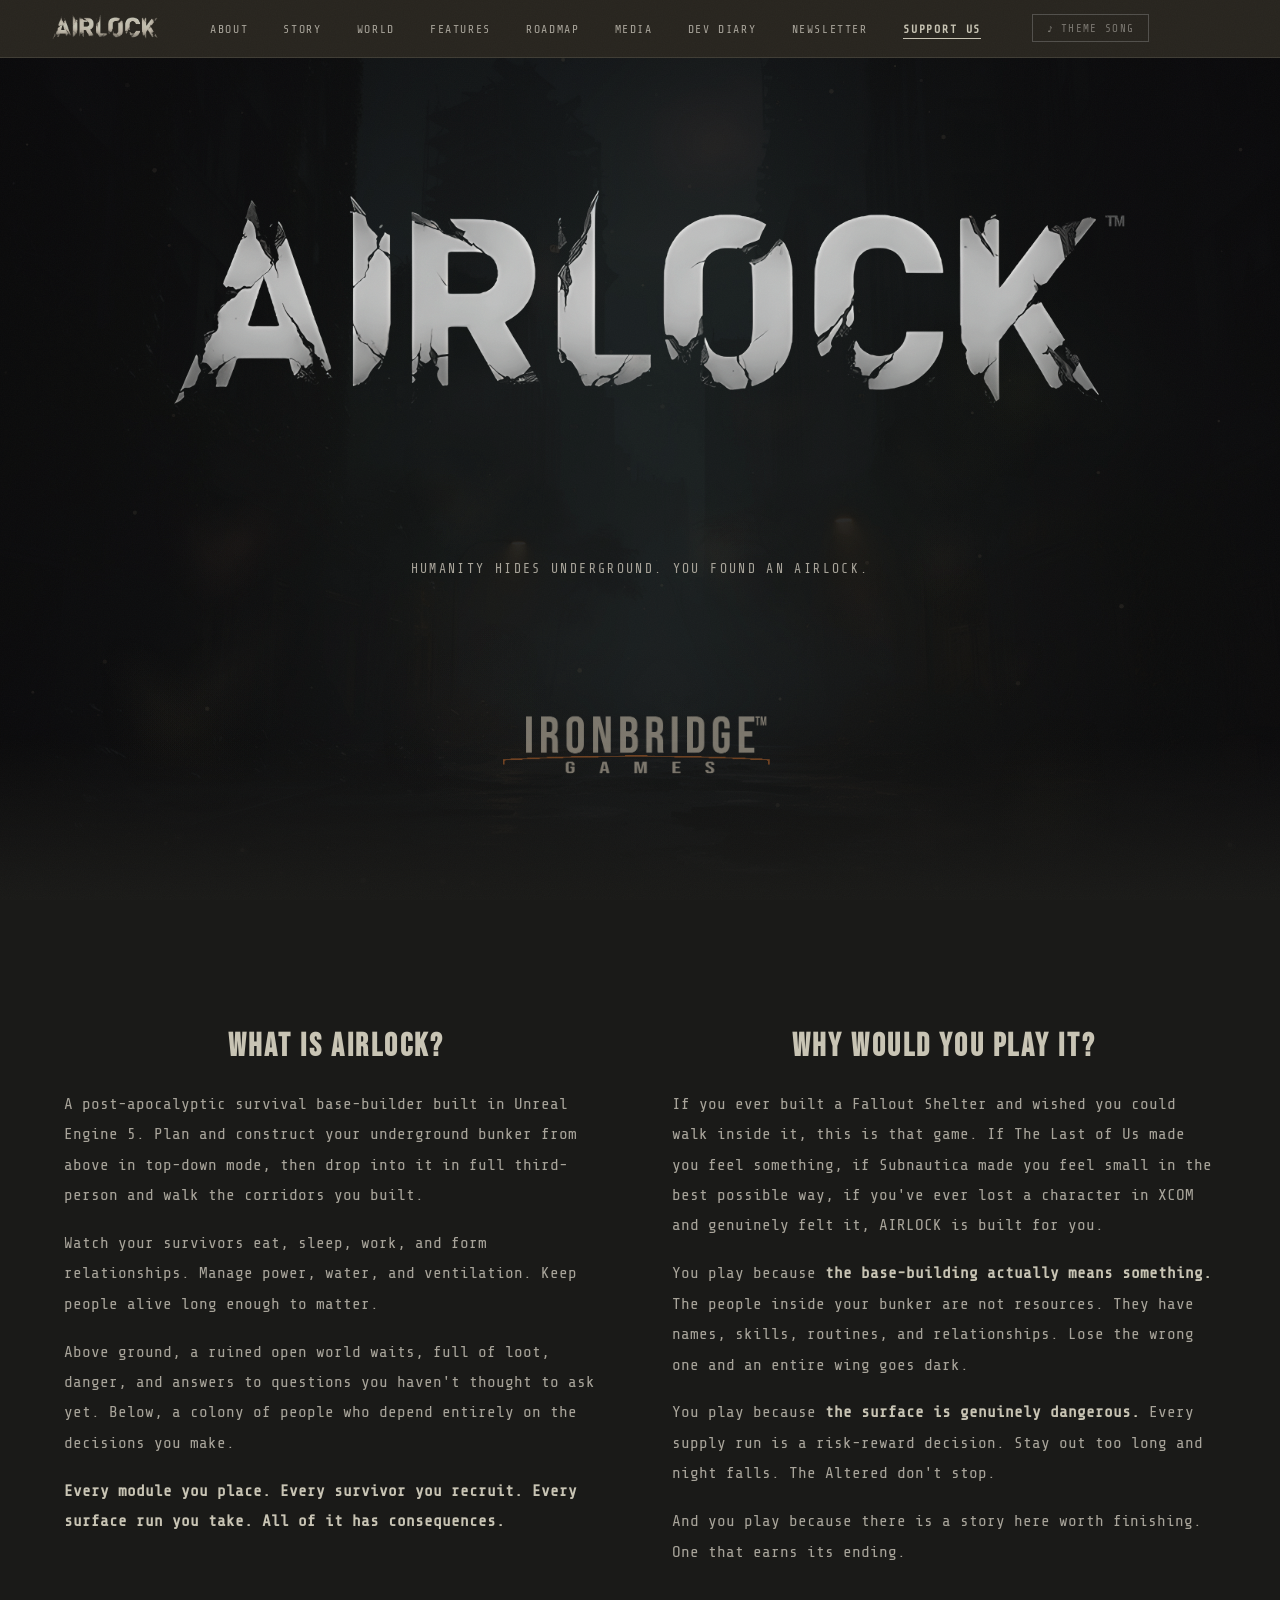
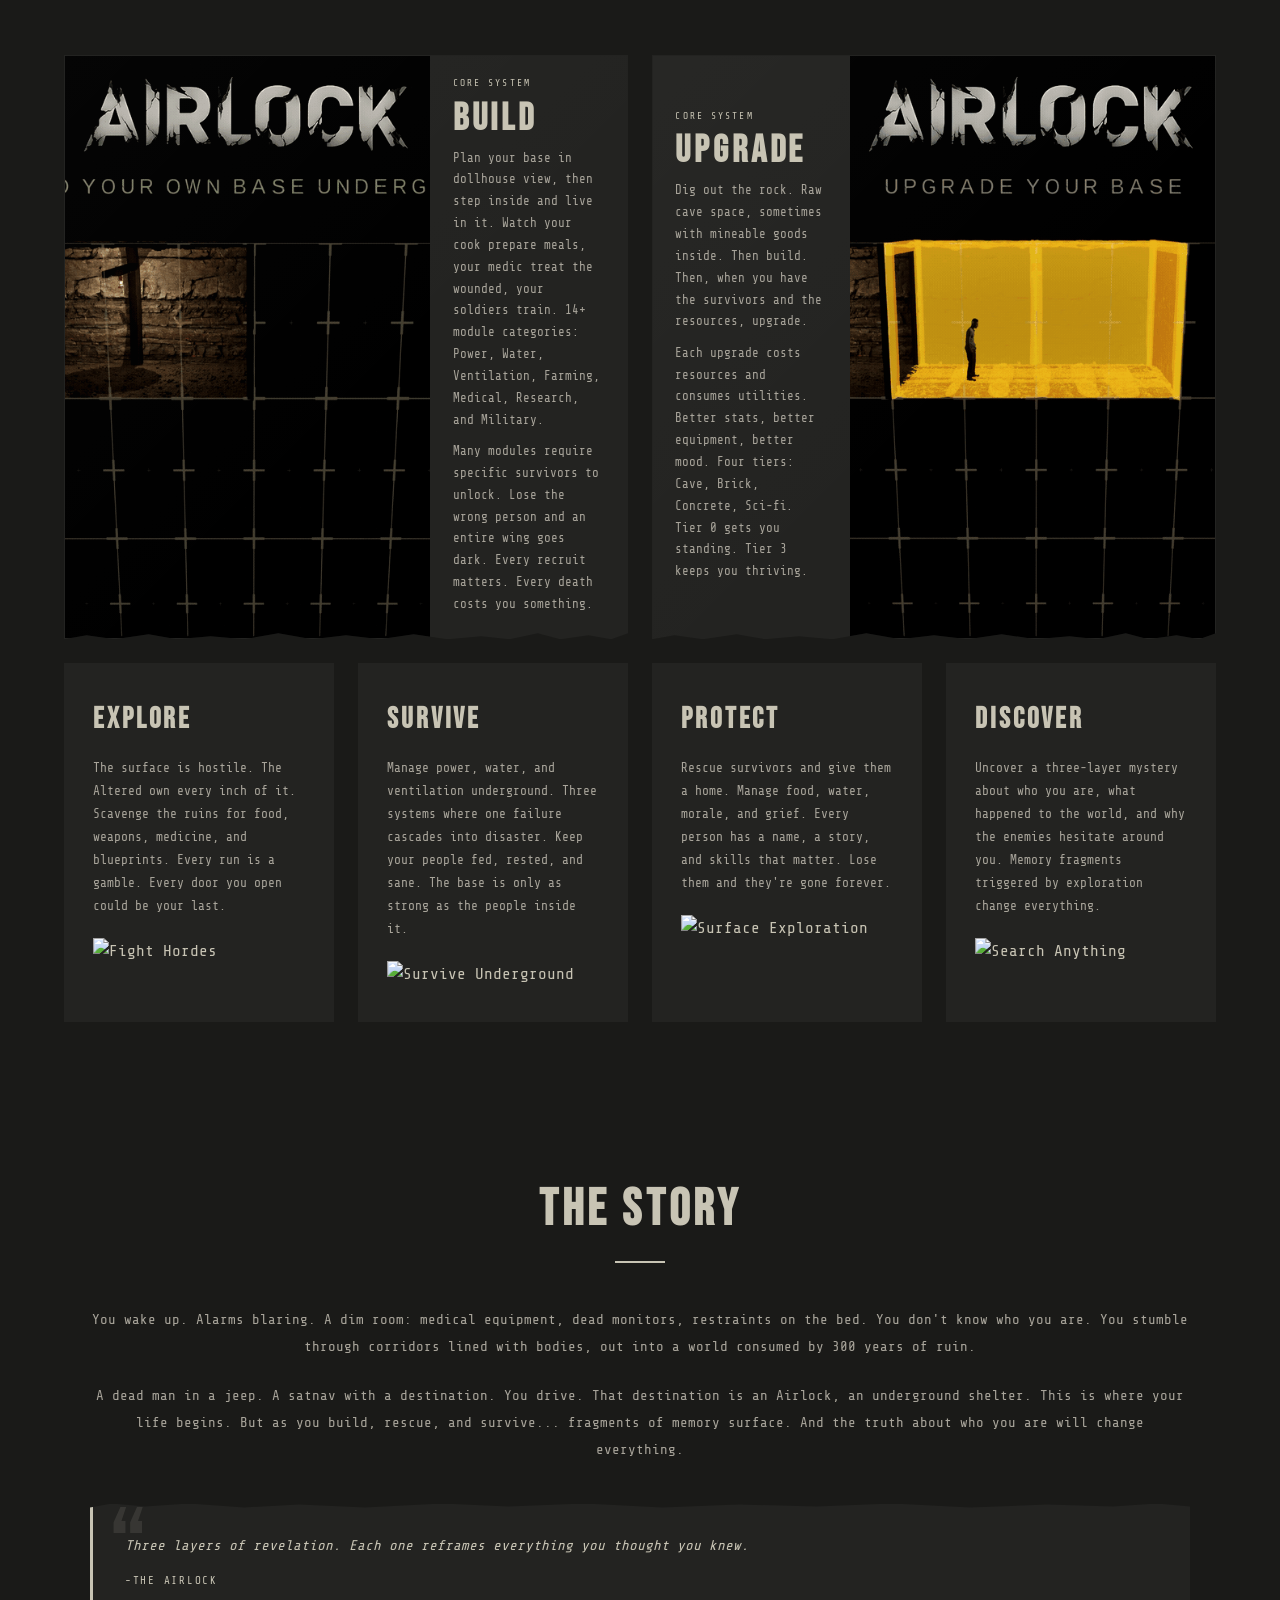
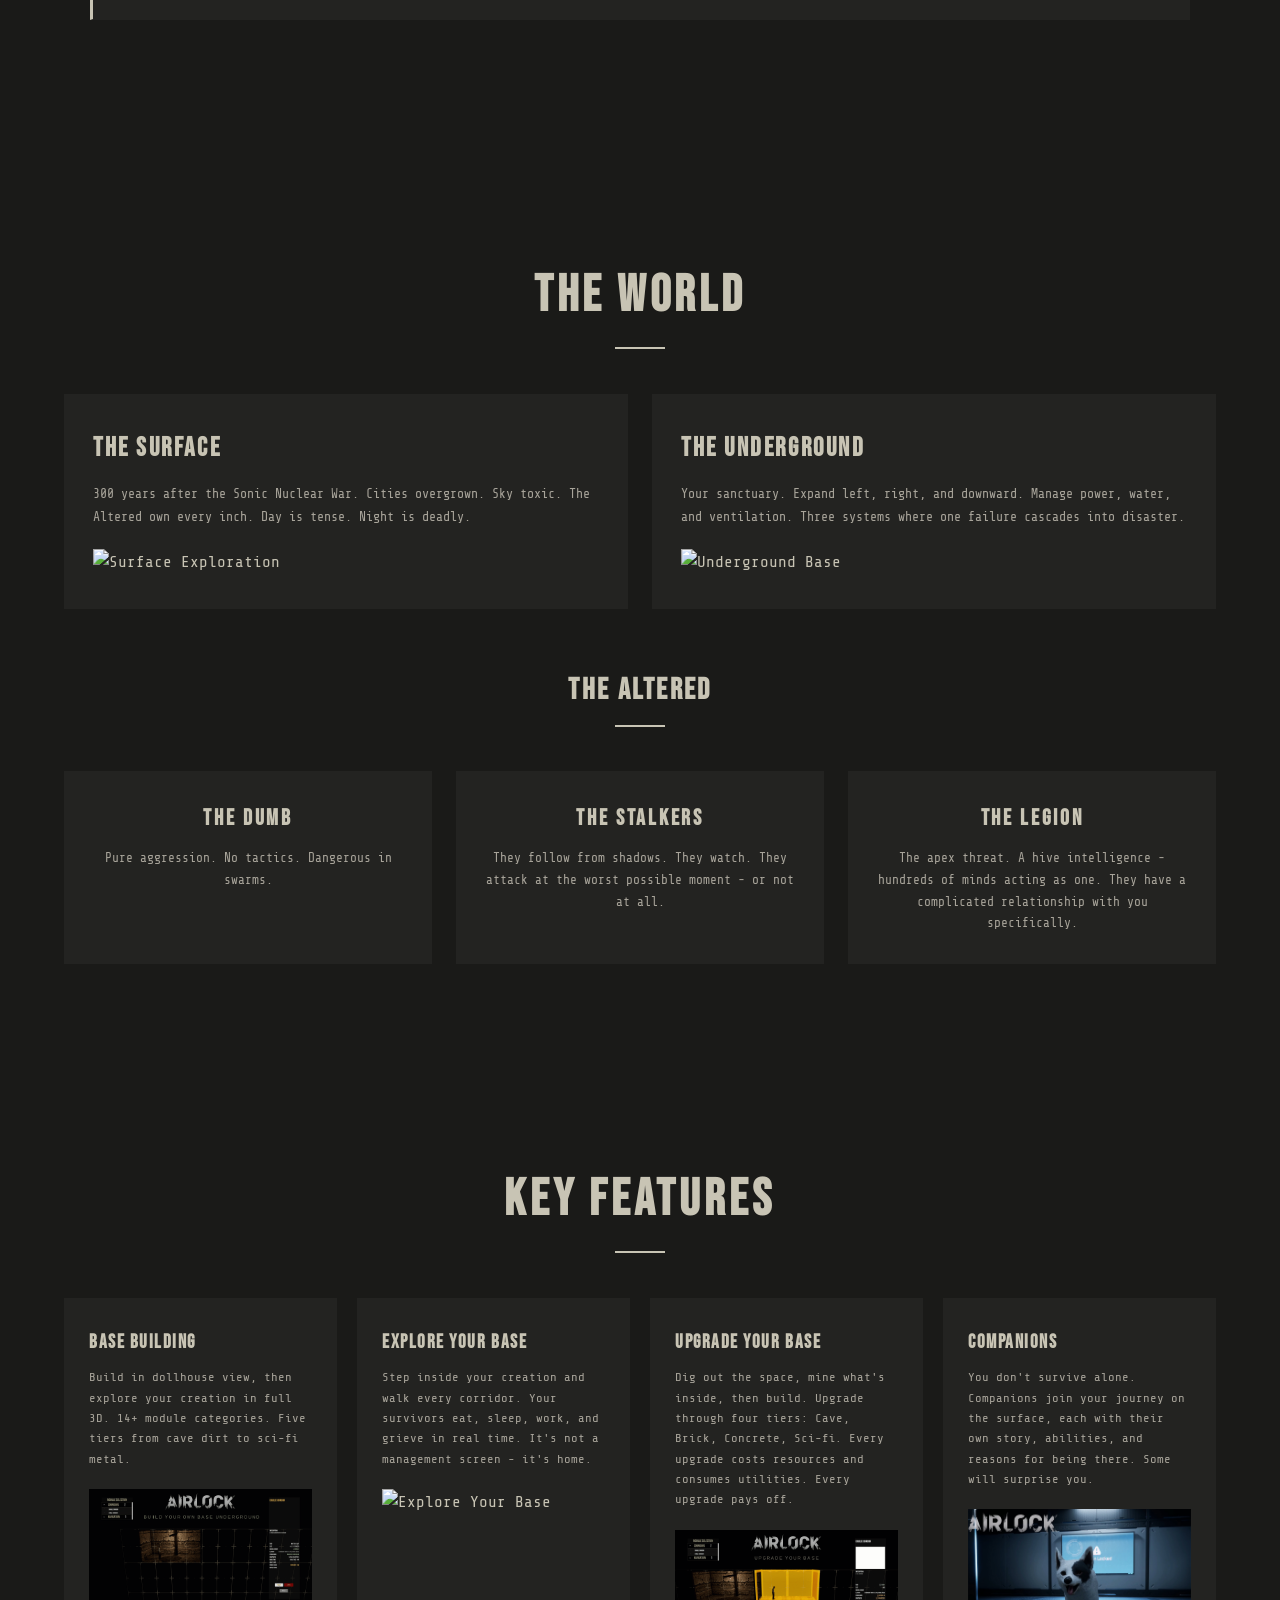
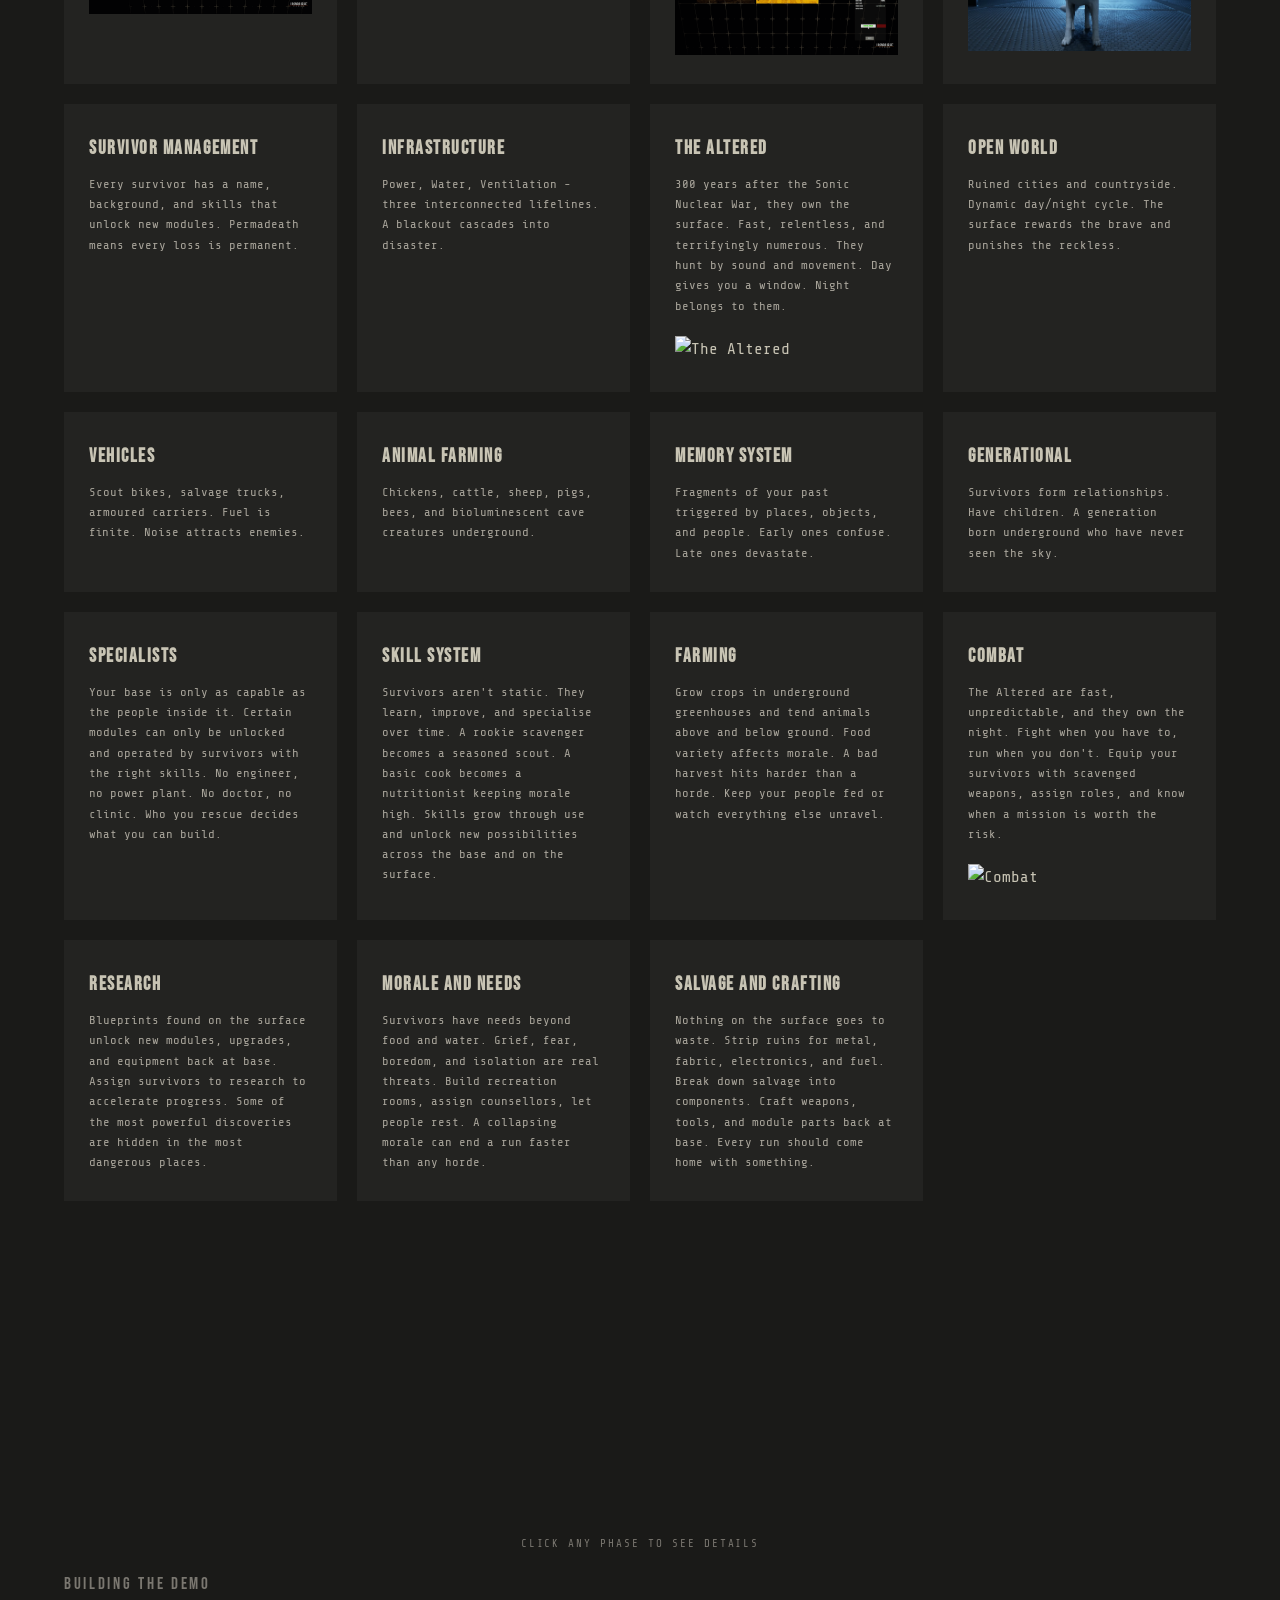
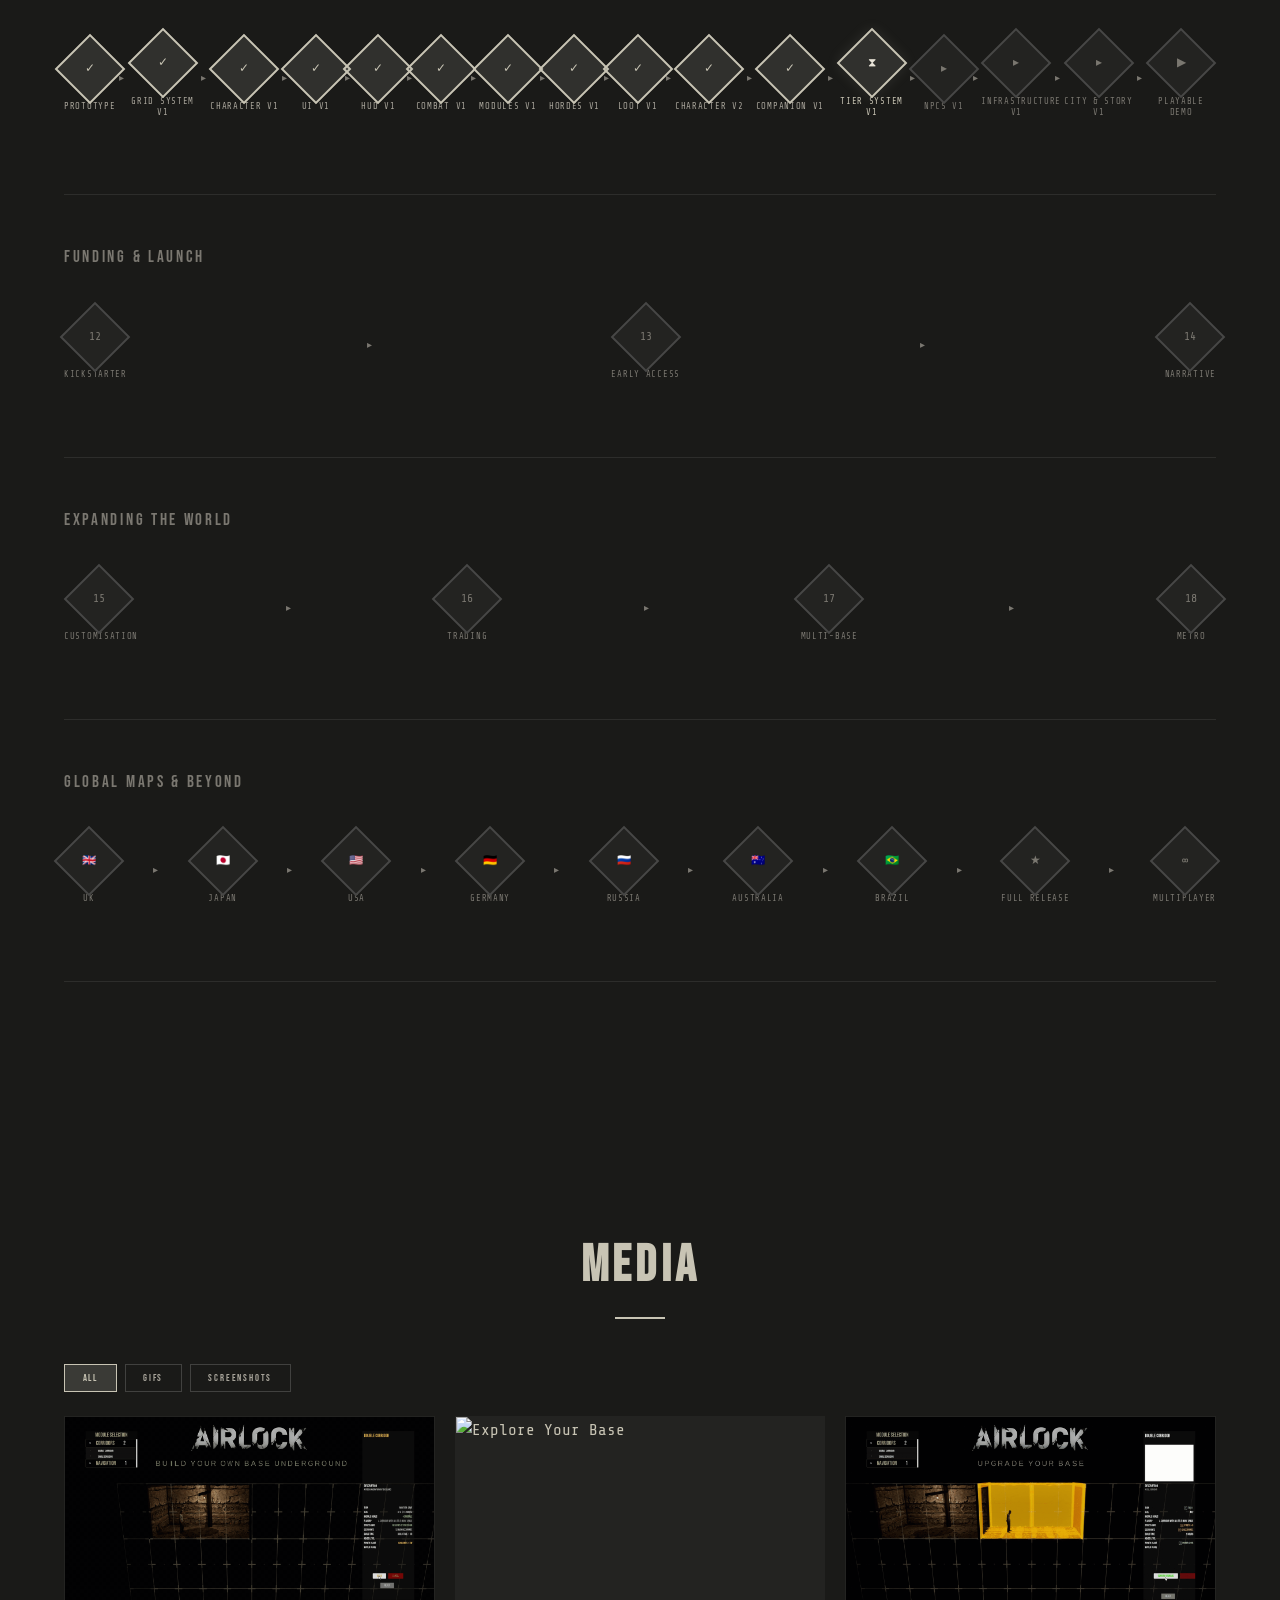
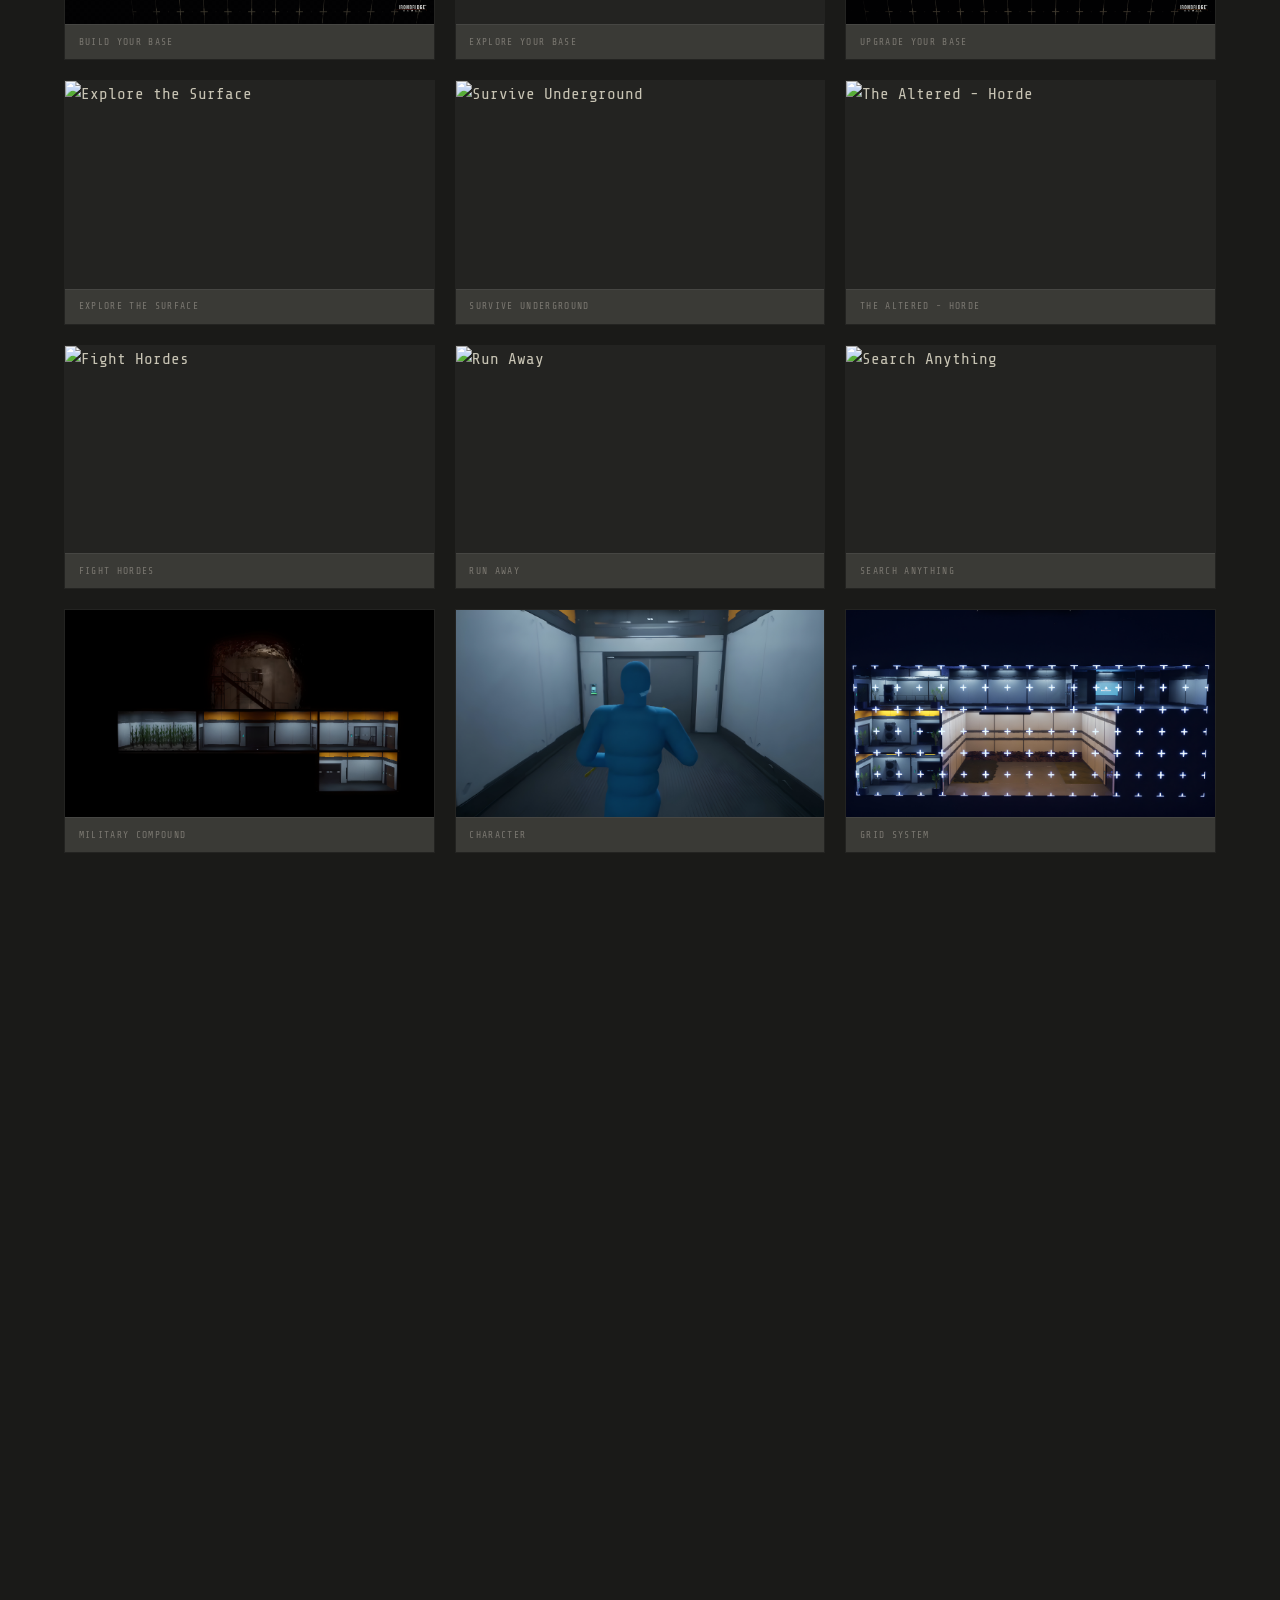
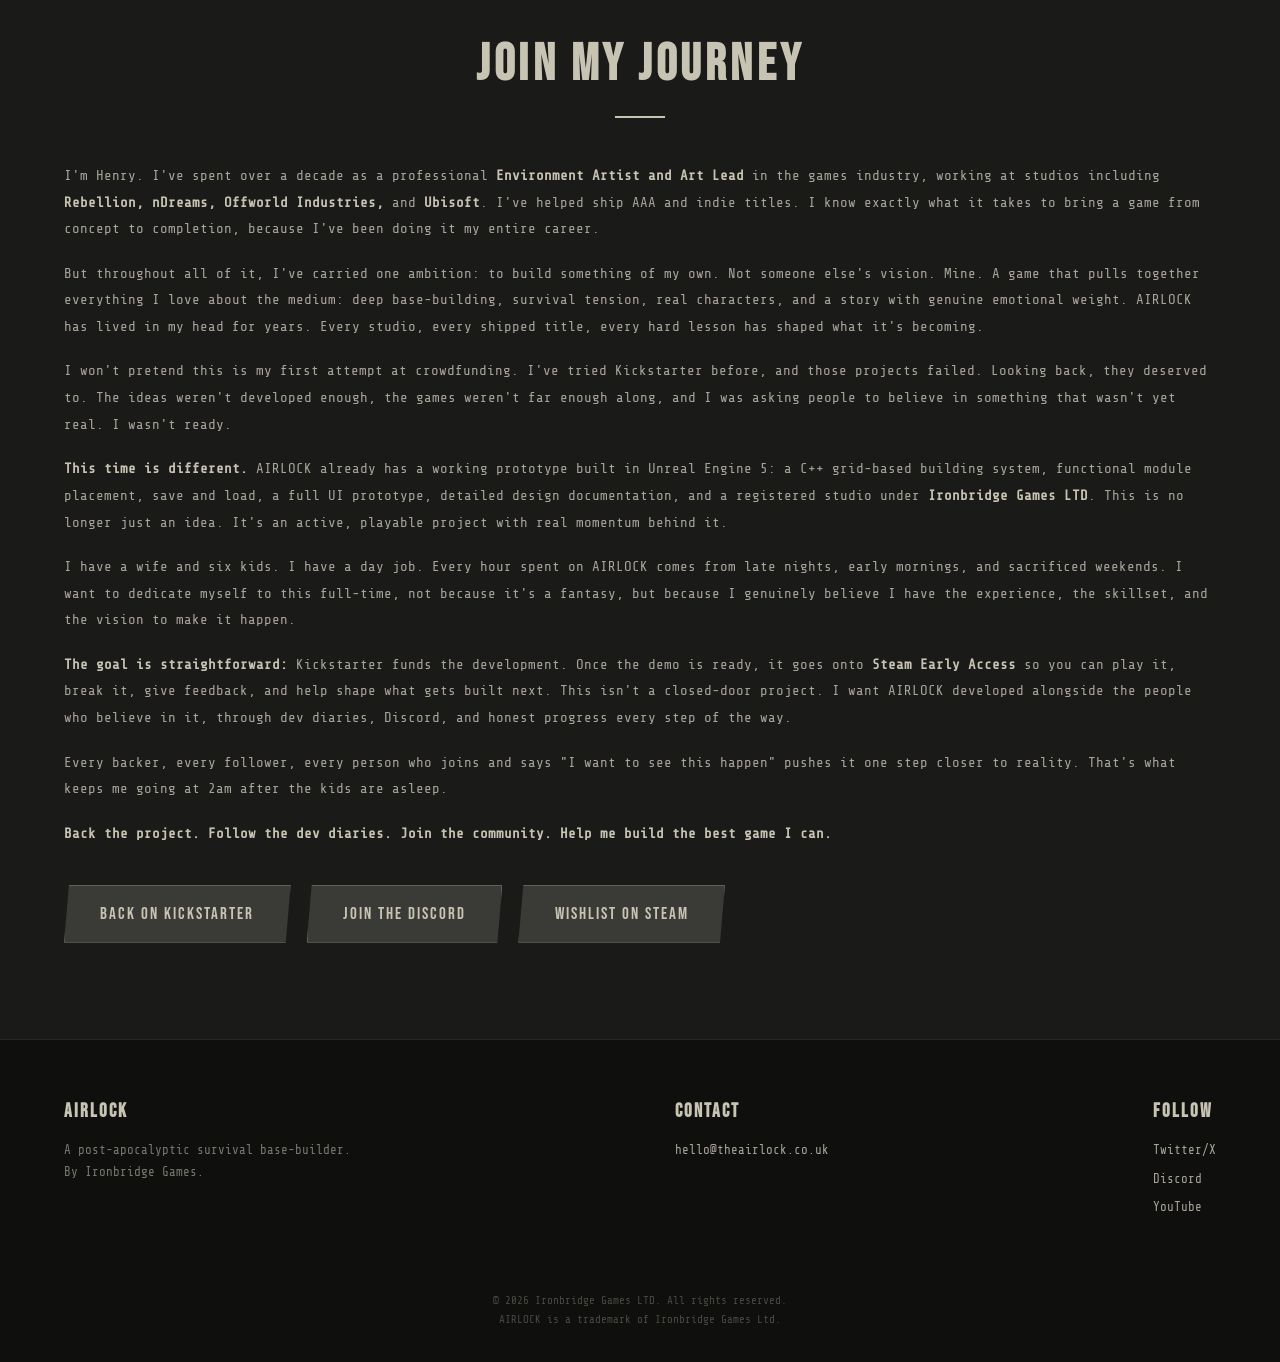
==== index.html @ 15bf35eb "New HTML New Files Who Dis?" ====
<!DOCTYPE html>
<html lang="en">
<head>
    <meta charset="UTF-8">
    <meta name="viewport" content="width=device-width, initial-scale=1.0">
    <title>AIRLOCK - A post-apocalyptic survival base-builder by Ironbridge Games</title>
    <link href="https://fonts.googleapis.com/css2?family=Bebas+Neue&family=Share+Tech+Mono&display=swap" rel="stylesheet">
    <style>
        /* ═══════════════════════════════════════════════════════════════
           AIRLOCK WEBSITE - REDESIGN v3
           Palette: Warm near-black + bone white, matches in-game HUD + Zoho form
           No blues. No teals. No amber. Grounded survival HUD aesthetic.
        ═══════════════════════════════════════════════════════════════ */
        :root {
            /* ── Core palette - warm near-black + bone (matches Zoho form) ── */
            --col-void:          #1a1a18;   /* page background - warm near-black */
            --col-deep:          #0f0f0d;   /* darker warm black (footer etc) */
            --col-panel:         #232321;   /* card / panel background */
            --col-panel-raised:  #3a3a36;   /* slightly lighter panel */

            /* Borders - none by default, only on hover */
            --col-border:        transparent;
            --col-border-bright: transparent;
            --col-border-hover:  #c8c4b4;   /* hover border - bone */

            /* Text */
            --col-cream:         #c8c4b4;   /* primary text - bone (matches Zoho form border) */
            --col-bone:          #a8a49a;   /* secondary text */
            --col-parchment:     #7a7770;   /* muted / label text */
            --col-dim:           #4a4944;   /* very muted */

            /* Accent - neutral bone, no orange */
            --col-amber:         #c8c4b4;   /* matches primary text - legacy var name */
            --col-amber-hot:     #e8e4d8;   /* brighter bone */
            --col-amber-dim:     #5a5954;   /* dim grey */
            --col-amber-glow:    rgba(200,196,180,0.12);
            --col-amber-glow-lg: rgba(200,196,180,0.22);

            /* Buttons */
            --col-btn-bg:        #3a3a36;
            --col-btn-text:      #c8c4b4;
            --col-btn-hover:     #4a4944;

            /* Fonts */
            --font-display: 'Bebas Neue', sans-serif;
            --font-mono:    'Share Tech Mono', monospace;
        }

        *, *::before, *::after {
            margin: 0;
            padding: 0;
            box-sizing: border-box;
        }

        html { scroll-behavior: smooth; }

        body {
            font-family: var(--font-mono);
            color: var(--col-cream);
            background-color: var(--col-void);
            line-height: 1.7;
            overflow-x: hidden;
        }

        /* Subtle grain overlay across the whole page for that aged/worn feel */
        body::before {
            content: '';
            position: fixed;
            inset: 0;
            pointer-events: none;
            z-index: 9999;
            opacity: 0.025;
            background-image: url("data:image/svg+xml,%3Csvg xmlns='http://www.w3.org/2000/svg' width='300' height='300'%3E%3Cfilter id='noise'%3E%3CfeTurbulence type='fractalNoise' baseFrequency='0.85' numOctaves='4' stitchTiles='stitch'/%3E%3C/filter%3E%3Crect width='300' height='300' filter='url(%23noise)' opacity='1'/%3E%3C/svg%3E");
        }

        /* ── SCROLLBAR ─────────────────────────────────────────────── */
        ::-webkit-scrollbar { width: 5px; }
        ::-webkit-scrollbar-track { background: var(--col-void); }
        ::-webkit-scrollbar-thumb { background: var(--col-amber-dim); border-radius: 3px; }
        ::-webkit-scrollbar-thumb:hover { background: var(--col-amber); }

        /* ── NAVIGATION ────────────────────────────────────────────── */
        nav {
            position: fixed;
            top: 0; left: 0; right: 0;
            z-index: 1000;
            background: rgba(42,39,33,0.97);
            border-bottom: 1px solid rgba(200,196,180,0.15);
            backdrop-filter: blur(12px);
            -webkit-backdrop-filter: blur(12px);
        }

        .nav-container {
            max-width: 100%;
            margin: 0 auto;
            padding: 0.9rem 4%;
            display: flex;
            justify-content: space-between;
            align-items: center;
        }

        .nav-logo {
            display: flex;
            align-items: center;
        }

        .nav-logo img {
            height: 26px;
            opacity: 0.9;
            filter: brightness(1.1) sepia(0.3);
            transition: opacity 0.3s ease, filter 0.3s ease;
        }

        .nav-logo:hover img {
            opacity: 1;
            filter: brightness(1.2) sepia(0.1);
        }

        .nav-links {
            display: flex;
            gap: 2.2rem;
            list-style: none;
        }

        .nav-links a {
            color: var(--col-bone);
            text-decoration: none;
            font-size: 0.72rem;
            letter-spacing: 0.14em;
            text-transform: uppercase;
            transition: color 0.2s ease;
            position: relative;
        }

        .nav-links a::after {
            content: '';
            position: absolute;
            bottom: -3px; left: 0;
            width: 0; height: 1px;
            background: var(--col-amber);
            transition: width 0.25s ease;
        }

        .nav-links a:hover { color: var(--col-amber); }
        .nav-links a:hover::after { width: 100%; }

        /* Active section highlight - set by scroll-spy JS */
        .nav-links a.active {
            color: var(--col-cream);
            font-weight: 700;
            letter-spacing: 0.16em;
        }
        .nav-links a.active::after { width: 100%; }

        .nav-controls {
            display: flex;
            gap: 1rem;
            align-items: center;
        }

        .music-controls {
            display: flex;
            align-items: center;
            gap: 8px;
        }

        .music-toggle {
            background: none;
            border: 1px solid rgba(178,179,178,0.3);
            color: var(--col-parchment);
            padding: 0.4rem 0.85rem;
            cursor: pointer;
            font-family: var(--font-mono);
            font-size: 0.68rem;
            letter-spacing: 0.12em;
            text-transform: uppercase;
            transition: all 0.25s ease;
            white-space: nowrap;
        }

        .music-toggle:hover {
            border-color: var(--col-amber);
            color: var(--col-amber);
        }

        .music-toggle.playing {
            border-color: var(--col-amber);
            color: var(--col-amber);
        }

        .vol-slider {
            -webkit-appearance: none;
            appearance: none;
            width: 72px;
            height: 3px;
            background: linear-gradient(to right, var(--col-amber) var(--vol, 65%), var(--col-border-bright) var(--vol, 65%));
            outline: none;
            opacity: 0;
            pointer-events: none;
            transition: opacity 0.3s ease;
            cursor: pointer;
        }

        .vol-slider.visible {
            opacity: 1;
            pointer-events: auto;
        }

        .vol-slider::-webkit-slider-thumb {
            -webkit-appearance: none;
            width: 10px; height: 10px;
            border-radius: 50%;
            background: var(--col-amber);
            cursor: pointer;
        }

        .menu-toggle {
            display: none;
            background: none;
            border: 1px solid rgba(178,179,178,0.3);
            color: var(--col-cream);
            font-size: 1.1rem;
            padding: 0.35rem 0.65rem;
            cursor: pointer;
        }

        /* ── HERO SECTION ──────────────────────────────────────────── */
        .hero {
            position: relative;
            height: 100vh;
            min-height: 580px;
            display: flex;
            flex-direction: column;
            align-items: center;
            justify-content: center;
            overflow: hidden;
            background: var(--col-void);
        }

        .hero-bg {
            position: absolute;
            inset: 0;
            background-image: url('city_bg_airlockPressAnyKey.jpg');
            background-size: cover;
            background-position: center center;
            opacity: 0.55;
            z-index: 0;
        }

        /* Vignette overlay */
        .hero::before {
            content: '';
            position: absolute;
            inset: 0;
            background: radial-gradient(ellipse at center, transparent 30%, rgba(9,8,11,0.75) 100%);
            z-index: 1;
            pointer-events: none;
        }

        /* Bottom fade into page */
        .hero::after {
            content: '';
            position: absolute;
            bottom: 0; left: 0; right: 0;
            height: 160px;
            background: linear-gradient(to bottom, transparent, var(--col-void));
            z-index: 3;
            pointer-events: none;
        }

        .hero-canvas {
            position: absolute;
            inset: 0;
            width: 100%; height: 100%;
            z-index: 2;
            pointer-events: none;
        }

        .hero-logo {
            position: absolute;
            inset: 0;
            width: 100%;
            height: 100%;
            object-fit: cover;
            object-position: center center;
            z-index: 4;
            opacity: 0.9;
        }

        .hero-content {
            position: absolute;
            top: 62%;
            left: 0; right: 0;
            z-index: 5;
            text-align: center;
        }

        .hero-tagline {
            font-family: var(--font-mono);
            font-size: 0.82rem;
            letter-spacing: 0.18em;
            text-transform: uppercase;
            color: var(--col-bone);
            padding: 0 2rem;
        }

        .hero-footer {
            position: absolute;
            bottom: 3rem;
            z-index: 4;
            opacity: 0.5;
            filter: sepia(0.4) brightness(0.9);
            transition: opacity 0.3s;
        }

        .hero-footer:hover { opacity: 0.75; }

        .hero-footer img { height: 180px; }

        /* ── SECTION BASE ──────────────────────────────────────────── */
        section {
            padding: 6rem 5%;
            width: 100%;
            margin-left: auto;
            margin-right: auto;
        }

        .section-title {
            font-family: var(--font-display);
            font-size: 3.2rem;
            letter-spacing: 0.08em;
            color: var(--col-cream);
            text-align: center;
            margin-bottom: 0.4rem;
        }

        .section-title::after {
            content: '';
            display: block;
            width: 50px;
            height: 2px;
            background: var(--col-amber);
            margin: 0.5rem auto 2.8rem;
        }

        /* ── FADE-IN ───────────────────────────────────────────────── */
        .fade-in {
            opacity: 0;
            transform: translateY(16px);
            transition: opacity 0.6s ease, transform 0.6s ease;
        }

        .fade-in.visible {
            opacity: 1;
            transform: translateY(0);
        }

        /* ── ABOUT SECTION ─────────────────────────────────────────── */
        #about {
            display: flex;
            flex-direction: column;
            align-items: center;
        }

        .about-intro {
            color: var(--col-bone);
            font-size: 0.9rem;
            line-height: 1.85;
            max-width: 1100px;
            text-align: center;
            margin: 0 auto 1rem;
        }

        .about-intro strong {
            color: var(--col-cream);
            letter-spacing: 0.04em;
        }

        /* Two-column pitch layout */
        .about-pitch {
            display: grid;
            grid-template-columns: 1fr 1fr;
            gap: 4rem;
            margin: 2rem 0 3rem;
        }

        .about-pitch-col {}

        .about-pitch-heading {
            font-family: var(--font-display);
            font-size: 2rem;
            letter-spacing: 0.08em;
            color: var(--col-cream);
            margin-bottom: 1.4rem;
            line-height: 1.2;
            text-align: center;
        }

        .about-pitch-body {
            color: var(--col-bone);
            font-size: 1rem;
            line-height: 1.9;
        }

        .about-pitch-body p { margin-bottom: 1.1rem; }
        .about-pitch-body p:last-child { margin-bottom: 0; }
        .about-pitch-body strong { color: var(--col-cream); }

        .pillars {
            width: 100%;
            max-width: 100%;
            display: grid;
            grid-template-columns: repeat(4, 1fr);
            gap: 1.5rem;
            margin: 2.5rem auto 0;
        }

        /* Featured card spans 2 of 4 columns */
        .pillar-featured {
            grid-column: span 2;
            display: flex;
            background: var(--col-panel);
            border: 1px solid transparent;
            overflow: hidden;
            position: relative;
            transition: border-color 0.2s ease;
            clip-path: polygon(
                0% 0%, 100% 0%, 100% calc(100% - 6px),
                97% 100%, 93% calc(100% - 4px), 88% 100%,
                84% calc(100% - 6px), 79% 100%, 74% calc(100% - 3px),
                68% 100%, 62% calc(100% - 5px), 56% 100%,
                50% calc(100% - 4px), 44% 100%, 38% calc(100% - 6px),
                32% 100%, 26% calc(100% - 3px), 20% 100%,
                15% calc(100% - 5px), 9% 100%, 4% calc(100% - 4px),
                0% 100%
            );
        }

        .pillar-featured:hover {
            border-color: var(--col-border-hover);
        }

        /* Flipped variant - text left, image right */
        .pillar-featured--flip {
            flex-direction: row-reverse;
        }

        .pillar-featured::after {
            content: '';
            position: absolute;
            top: 0; left: 0; right: 0;
            height: 100%;
            background: linear-gradient(135deg, rgba(255,255,255,0.02) 0%, transparent 60%);
            pointer-events: none;
        }

        .pillar-featured-img {
            flex: 0 0 65%;
            max-width: 65%;
            overflow: hidden;
            margin: 0;
            padding: 0;
            line-height: 0;
        }

        .pillar-featured-img img {
            width: 100%;
            height: 100%;
            object-fit: cover;
            display: block;
            margin: 0;
            padding: 0;
            filter: sepia(0.15) contrast(1.05);
            transition: filter 0.4s ease;
        }

        .pillar-featured:hover .pillar-featured-img img {
            filter: sepia(0.05) contrast(1.1) brightness(1.05);
        }

        .pillar-featured-content {
            flex: 1;
            padding: 1.2rem 1.4rem 1.4rem;
            display: flex;
            flex-direction: column;
            justify-content: center;
            position: relative;
            z-index: 1;
        }

        .pillar-featured-label {
            font-size: 0.6rem;
            letter-spacing: 0.22em;
            color: var(--col-amber);
            text-transform: uppercase;
            margin-bottom: 0.5rem;
        }

        .pillar-featured-title {
            font-family: var(--font-display);
            font-size: 2.4rem;
            letter-spacing: 0.1em;
            color: var(--col-cream);
            line-height: 1;
            margin-bottom: 0.6rem;
        }

        .pillar-featured-text {
            color: var(--col-bone);
            font-size: 0.78rem;
            line-height: 1.75;
            margin-bottom: 0.6rem;
        }

        .pillar-featured-text:last-child {
            margin-bottom: 0;
        }

        /* Three pillar cards */
        .pillar-card {
            background: var(--col-panel);
            border: 1px solid transparent;
            padding: 2rem 1.75rem;
            transition: border-color 0.2s ease, transform 0.2s ease;
            position: relative;
        }

        .pillar-card:hover {
            border-color: var(--col-border-hover);
            transform: translateY(-2px);
        }

        .pillar-title {
            font-family: var(--font-display);
            font-size: 1.8rem;
            letter-spacing: 0.1em;
            color: var(--col-cream);
            margin-bottom: 0.75rem;
        }

        .pillar-text {
            color: var(--col-bone);
            font-size: 0.8rem;
            line-height: 1.8;
        }

        /* ── STORY SECTION ─────────────────────────────────────────── */
        #story {
            max-width: 100%;
            margin-left: auto;
            margin-right: auto;
            text-align: center;
            padding-top: 3rem;
        }

        .story-text {
            color: var(--col-bone);
            font-size: 0.88rem;
            line-height: 1.9;
            margin-bottom: 1.4rem;
            max-width: 1100px;
            margin-left: auto;
            margin-right: auto;
        }

        .story-quote {
            margin: 2.5rem auto;
            max-width: 1100px;
            background: var(--col-panel);
            border: 1px solid transparent;
            border-left: 3px solid var(--col-border-hover);
            padding: 1.8rem 2.2rem 1.8rem 2rem;
            text-align: left;
            position: relative;
            /* Torn top edge */
            clip-path: polygon(
                0% 4px, 2% 0%, 5% 3px, 9% 0%, 14% 4px, 19% 1px,
                25% 4px, 32% 0%, 38% 3px, 45% 0%, 52% 4px, 59% 1px,
                66% 3px, 73% 0%, 80% 4px, 87% 1px, 93% 3px, 97% 0%,
                100% 3px, 100% 100%, 0% 100%
            );
        }

        .story-quote::before {
            content: '\201C';
            font-family: var(--font-display);
            font-size: 7rem;
            color: var(--col-amber);
            opacity: 0.12;
            position: absolute;
            top: -0.5rem; left: 1rem;
            line-height: 1;
            pointer-events: none;
        }

        .story-quote p {
            color: var(--col-cream);
            font-size: 0.88rem;
            line-height: 1.85;
            font-style: italic;
            position: relative;
            z-index: 1;
        }

        .attribution {
            color: var(--col-amber);
            font-size: 0.68rem;
            letter-spacing: 0.16em;
            text-transform: uppercase;
            margin-top: 0.8rem;
        }

        /* ── WORLD SECTION ─────────────────────────────────────────── */
        .world-grid {
            display: grid;
            grid-template-columns: repeat(2, 1fr);
            gap: 1.5rem;
            margin-bottom: 3.5rem;
        }

        .world-region {
            background: var(--col-panel);
            border: 1px solid transparent;
            padding: 2rem 1.75rem;
            transition: border-color 0.2s ease;
        }

        .world-region:hover { border-color: var(--col-border-hover); }

        .world-region h3 {
            font-family: var(--font-display);
            font-size: 1.6rem;
            letter-spacing: 0.1em;
            color: var(--col-cream);
            margin-bottom: 0.75rem;
        }

        .world-region p {
            color: var(--col-bone);
            font-size: 0.82rem;
            line-height: 1.75;
        }

        .enemies {
            display: grid;
            grid-template-columns: repeat(3, 1fr);
            gap: 1.5rem;
        }

        .enemy-tier {
            background: var(--col-panel);
            border: 1px solid transparent;
            padding: 1.75rem;
            text-align: center;
            position: relative;
            overflow: hidden;
            transition: border-color 0.2s ease;
        }

        .enemy-tier:hover { border-color: var(--col-border-hover); }

        .enemy-name {
            font-family: var(--font-display);
            font-size: 1.4rem;
            letter-spacing: 0.12em;
            color: var(--col-amber);
            margin-bottom: 0.6rem;
        }

        .enemy-desc {
            color: var(--col-bone);
            font-size: 0.8rem;
            line-height: 1.7;
        }

        /* ── FEATURES SECTION ──────────────────────────────────────── */
        .features-grid {
            display: grid;
            grid-template-columns: repeat(4, 1fr);
            gap: 1.25rem;
        }

        .feature-card {
            background: var(--col-panel);
            border: 1px solid transparent;
            padding: 1.75rem 1.5rem;
            transition: border-color 0.2s ease, transform 0.2s ease;
            position: relative;
            overflow: hidden;
        }

        .feature-card:hover {
            border-color: var(--col-border-hover);
            transform: translateY(-2px);
        }

        .feature-icon {
            display: none;
            margin-bottom: 0.75rem;
            filter: sepia(1) saturate(3) hue-rotate(5deg);
        }

        .feature-title {
            font-family: var(--font-display);
            font-size: 1.2rem;
            letter-spacing: 0.08em;
            color: var(--col-cream);
            margin-bottom: 0.5rem;
        }

        .feature-desc {
            color: var(--col-bone);
            font-size: 0.77rem;
            line-height: 1.65;
        }

        /* ── ROADMAP ───────────────────────────────────────────────── */
        #roadmap { max-width: 100%; }

        .roadmap-hint {
            text-align: center;
            color: var(--col-parchment);
            font-size: 0.68rem;
            letter-spacing: 0.18em;
            text-transform: uppercase;
            margin-bottom: 2rem;
        }

        .roadmap-phase-group {
            margin-bottom: 3rem;
            padding-bottom: 2rem;
            border-bottom: 1px solid rgba(178,179,178,0.12);
            overflow: visible;
        }

        .roadmap-phase-label {
            font-family: var(--font-display);
            font-size: 1.05rem;
            letter-spacing: 0.16em;
            color: var(--col-parchment);
            text-transform: uppercase;
            margin-bottom: 1.5rem;
        }

        .roadmap-track {
            display: flex;
            align-items: center;
            justify-content: space-between;
            width: 100%;
            flex-wrap: nowrap;
            gap: 0;
            overflow: visible;
            padding: 1rem 0 1.5rem;
        }

        .roadmap-arrow {
            color: var(--col-parchment);
            font-size: 0.65rem;
            flex-shrink: 0;
            flex: 1;
            text-align: center;
        }

        .roadmap-node {
            display: flex;
            flex-direction: column;
            align-items: center;
            gap: 0.45rem;
            cursor: pointer;
            flex-shrink: 0;
            transition: opacity 0.2s;
        }

        .roadmap-node:hover { opacity: 0.8; }

        .roadmap-diamond {
            width: 50px; height: 50px;
            background: var(--col-panel);
            border: 2px solid rgba(178,179,178,0.25);
            transform: rotate(45deg);
            display: flex;
            align-items: center;
            justify-content: center;
            transition: border-color 0.25s, background 0.25s, box-shadow 0.25s;
        }

        .roadmap-diamond-icon {
            transform: rotate(-45deg);
            font-size: 0.72rem;
            color: var(--col-parchment);
        }

        .roadmap-label {
            font-size: 0.55rem;
            letter-spacing: 0.08em;
            text-transform: uppercase;
            color: var(--col-parchment);
            text-align: center;
            max-width: 70px;
            line-height: 1.3;
        }

        /* Completed */
        .roadmap-node.completed .roadmap-diamond {
            background: rgba(176,174,170,0.15);
            border-color: var(--col-amber);
        }

        .roadmap-node.completed .roadmap-diamond-icon { color: var(--col-amber); }
        .roadmap-node.completed .roadmap-label { color: var(--col-bone); }

        /* Current in-progress */
        .roadmap-node.current .roadmap-diamond {
            background: rgba(176,174,170,0.15);
            border-color: var(--col-amber);
            box-shadow: 0 0 14px var(--col-amber-glow);
            animation: pulse-node 2.2s ease-in-out infinite;
        }

        .roadmap-node.current .roadmap-diamond-icon { color: var(--col-amber-hot); }
        .roadmap-node.current .roadmap-label { color: var(--col-amber); }

        /* Active (clicked) */
        .roadmap-node.active .roadmap-diamond {
            background: rgba(204,112,16,0.2);
            border-color: var(--col-amber-hot);
        }

        @keyframes pulse-node {
            0%, 100% { box-shadow: 0 0 8px var(--col-amber-glow); }
            50%       { box-shadow: 0 0 22px rgba(204,112,16,0.35); }
        }

        /* Detail panels */
        .roadmap-detail-container { margin-top: 1.25rem; }

        .roadmap-detail {
            display: none;
            background: var(--col-panel);
            border: 1px solid rgba(178,179,178,0.2);
            padding: 0;
            position: relative;
            overflow: hidden;
            animation: slide-open 0.28s ease;
            /* Torn bottom edge */
            clip-path: polygon(
                0% 0%, 100% 0%, 100% calc(100% - 5px),
                96% 100%, 91% calc(100% - 4px), 86% 100%,
                80% calc(100% - 6px), 74% 100%, 68% calc(100% - 3px),
                61% 100%, 55% calc(100% - 5px), 48% 100%,
                42% calc(100% - 4px), 36% 100%, 30% calc(100% - 6px),
                24% 100%, 18% calc(100% - 3px), 12% 100%,
                7% calc(100% - 5px), 3% 100%, 0% calc(100% - 4px)
            );
        }

        .roadmap-detail.open { display: block; }

        @keyframes slide-open {
            from { opacity: 0; transform: translateY(-6px); }
            to   { opacity: 1; transform: translateY(0); }
        }

        /* Detail panel: CSS grid so image spans full height flush right */
        .roadmap-detail.open {
            display: grid;
            grid-template-columns: 1.4fr 1fr;
            grid-template-rows: auto auto 1fr;
        }

        /* Direct children (title/status/body) locked to col 1 */
        .roadmap-detail > .roadmap-detail-title {
            grid-column: 1;
            grid-row: 1;
            padding: 1rem 1.2rem 0.2rem;
        }

        .roadmap-detail > .roadmap-detail-status {
            grid-column: 1;
            grid-row: 2;
            padding: 0 1.2rem 0.6rem;
        }

        .roadmap-detail > .roadmap-detail-body {
            grid-column: 1;
            grid-row: 3;
            padding: 0 1.2rem 1rem;
        }

        /* display:contents lets text/img participate directly in parent grid */
        .roadmap-detail-content {
            display: contents;
        }

        .roadmap-detail-text {
            grid-column: 1;
            grid-row: 1 / -1;
            padding: 1rem 1.2rem 1rem;
            display: flex;
            flex-direction: column;
            justify-content: center;
        }

        .roadmap-detail-title {
            font-family: var(--font-display);
            font-size: 1.15rem;
            letter-spacing: 0.08em;
            color: var(--col-cream);
            margin-bottom: 0.2rem;
        }

        .roadmap-detail-status {
            font-size: 0.6rem;
            letter-spacing: 0.15em;
            color: var(--col-amber);
            text-transform: uppercase;
            margin-bottom: 0.6rem;
        }

        .roadmap-detail-body {
            color: var(--col-bone);
            font-size: 0.76rem;
            line-height: 1.7;
        }

        /* Image spans all rows in col 2 — full bleed flush right */
        .roadmap-detail-img {
            grid-column: 2;
            grid-row: 1 / -1;
            overflow: hidden;
        }

        .roadmap-detail-img img {
            width: 100%;
            height: 100%;
            object-fit: cover;
            display: block;
            filter: sepia(0.1) contrast(1.05);
        }

        /* ── DEV DIARY ─────────────────────────────────────────────── */
        #devdiary { width: 100%; }

        .support-text {
            color: var(--col-bone);
            font-size: 0.86rem;
            line-height: 1.9;
            text-align: center;
            max-width: 1100px;
            margin: 0 auto 2.5rem;
        }

        .videos-grid {
            display: grid;
            grid-template-columns: repeat(4, 1fr);
            gap: 1.25rem;
            margin-bottom: 3rem;
        }

        .video-container {
            position: relative;
            padding-bottom: calc(56.25% + 28px);
            overflow: hidden;
            background: var(--col-panel);
            border: 1px solid transparent;
            transition: border-color 0.2s ease;
        }

        .video-container:hover { border-color: var(--col-border-hover); }

        .video-label {
            position: absolute;
            top: 0; left: 0; right: 0;
            height: 28px;
            background: var(--col-panel-raised);
            border-bottom: 1px solid var(--col-border-bright);
            color: var(--col-amber);
            font-size: 0.6rem;
            letter-spacing: 0.12em;
            text-transform: uppercase;
            display: flex;
            align-items: center;
            padding: 0 0.75rem;
            z-index: 1;
        }

        .video-container iframe {
            position: absolute;
            top: 28px; left: 0; right: 0; bottom: 0;
            width: 100%;
            height: calc(100% - 28px);
            border: none;
        }

        .video-placeholder {
            position: absolute;
            inset: 0;
            display: flex;
            align-items: center;
            justify-content: center;
            color: var(--col-parchment);
            font-size: 0.72rem;
            letter-spacing: 0.1em;
            text-align: center;
            padding: 1.2rem;
            line-height: 1.6;
        }

        .diary-entries {
            display: flex;
            flex-direction: column;
            gap: 0.85rem;
        }

        .diary-entry {
            background: var(--col-panel);
            border: 1px solid transparent;
            padding: 1.2rem 1.5rem;
            transition: border-color 0.2s ease;
        }

        .diary-entry:hover { border-color: var(--col-border-hover); }

        .diary-date {
            font-size: 0.64rem;
            letter-spacing: 0.18em;
            color: var(--col-amber);
            text-transform: uppercase;
            margin-bottom: 0.4rem;
        }

        .diary-content {
            color: var(--col-bone);
            font-size: 0.8rem;
            line-height: 1.75;
        }

        /* ── SUPPORT SECTION ───────────────────────────────────────── */
        #support { max-width: 100%; }

        .support-content {
            display: flex;
            flex-direction: column;
            gap: 1.1rem;
        }

        #support .support-text {
            color: var(--col-bone);
            font-size: 0.88rem;
            line-height: 1.9;
            text-align: left;
            margin: 0;
            max-width: none;
        }

        #support .support-text strong { color: var(--col-cream); }

        .cta-buttons {
            display: flex;
            flex-wrap: wrap;
            gap: 1rem;
            margin-top: 1.25rem;
        }

        /* Buttons - aged parchment / paper look matching in-game UI */
        .cta-button {
            display: inline-block;
            padding: 0.85rem 2.2rem;
            background: var(--col-btn-bg);
            color: var(--col-btn-text);
            font-family: var(--font-display);
            font-size: 1.05rem;
            letter-spacing: 0.12em;
            text-decoration: none;
            text-transform: uppercase;
            border: 1px solid rgba(178,179,178,0.3);
            cursor: pointer;
            transition: background 0.2s ease, border-color 0.2s ease, transform 0.15s ease;
            clip-path: polygon(5px 0%, 100% 0%, calc(100% - 5px) 100%, 0% 100%);
            position: relative;
        }

        .cta-button:hover {
            background: var(--col-btn-hover);
            border-color: var(--col-border-hover);
            transform: translateY(-1px);
        }

        .cta-button:active { transform: translateY(0); }

        /* ── FOOTER ────────────────────────────────────────────────── */
        footer {
            background: var(--col-deep);
            border-top: 1px solid rgba(178,179,178,0.15);
            padding: 3.5rem 5% 2rem;
        }

        .footer-content {
            display: flex;
            justify-content: space-between;
            flex-wrap: wrap;
            gap: 2rem;
            max-width: 100%;
            margin: 0 auto 2.5rem;
        }

        .footer-section h4 {
            font-family: var(--font-display);
            font-size: 1.2rem;
            letter-spacing: 0.1em;
            color: var(--col-cream);
            margin-bottom: 0.75rem;
        }

        .footer-section p {
            color: var(--col-parchment);
            font-size: 0.78rem;
            line-height: 1.7;
        }

        .footer-section a {
            display: block;
            color: var(--col-bone);
            text-decoration: none;
            font-size: 0.78rem;
            margin-bottom: 0.45rem;
            transition: color 0.2s;
        }

        .footer-section a:hover { color: var(--col-amber); }

        .footer-bottom {
            border-top: 1px solid var(--col-border);
            padding-top: 1.5rem;
            text-align: center;
            max-width: 100%;
            margin: 0 auto;
        }

        .footer-bottom p {
            color: var(--col-dim);
            font-size: 0.68rem;
            line-height: 1.8;
        }

        /* ── MEDIA SECTION ────────────────────────────────────────── */
        .media-tabs {
            display: flex;
            gap: 0.5rem;
            margin-bottom: 1.5rem;
        }

        .media-tab {
            font-family: var(--font-display);
            font-size: 0.62rem;
            letter-spacing: 0.18em;
            text-transform: uppercase;
            padding: 0.45rem 1.1rem;
            background: transparent;
            border: 1px solid rgba(178,179,178,0.25);
            color: var(--col-bone);
            cursor: pointer;
            transition: all 0.2s ease;
        }

        .media-tab:hover { border-color: var(--col-border-hover); color: var(--col-cream); }

        .media-tab.active {
            background: var(--col-panel-raised);
            border-color: var(--col-amber);
            color: var(--col-amber);
        }

        .media-grid {
            display: grid;
            grid-template-columns: repeat(3, 1fr);
            gap: 1.25rem;
        }

        .media-item {
            background: var(--col-panel);
            border: 1px solid transparent;
            overflow: hidden;
            transition: border-color 0.2s ease;
            cursor: pointer;
        }

        .media-item:hover { border-color: var(--col-border-hover); }

        .media-item img {
            width: 100%;
            display: block;
            aspect-ratio: 16/9;
            object-fit: cover;
        }

        .media-item-label {
            padding: 0.55rem 0.85rem;
            font-size: 0.6rem;
            letter-spacing: 0.14em;
            text-transform: uppercase;
            color: var(--col-parchment);
            background: var(--col-panel-raised);
            border-top: 1px solid rgba(178,179,178,0.1);
        }

        /* Lightbox */
        .media-lightbox {
            display: none;
            position: fixed;
            inset: 0;
            background: rgba(0,0,0,0.92);
            z-index: 9999;
            align-items: center;
            justify-content: center;
            flex-direction: column;
        }

        .media-lightbox.open { display: flex; }

        .media-lightbox img {
            max-width: 90vw;
            max-height: 82vh;
            object-fit: contain;
            display: block;
        }

        .media-lightbox-label {
            font-family: var(--font-display);
            font-size: 0.65rem;
            letter-spacing: 0.18em;
            color: var(--col-parchment);
            text-transform: uppercase;
            margin-top: 1rem;
        }

        .media-lightbox-close {
            position: absolute;
            top: 1.5rem;
            right: 1.5rem;
            font-family: var(--font-display);
            font-size: 0.7rem;
            letter-spacing: 0.15em;
            color: var(--col-bone);
            cursor: pointer;
            background: none;
            border: 1px solid rgba(178,179,178,0.3);
            padding: 0.4rem 0.9rem;
        }

        .media-lightbox-close:hover { color: var(--col-cream); border-color: var(--col-amber); }

        .media-lightbox-nav {
            position: absolute;
            top: 50%;
            transform: translateY(-50%);
            font-family: var(--font-display);
            font-size: 1.2rem;
            color: var(--col-bone);
            cursor: pointer;
            background: none;
            border: none;
            padding: 1rem;
            opacity: 0.6;
            transition: opacity 0.2s;
        }

        .media-lightbox-nav:hover { opacity: 1; color: var(--col-cream); }
        .media-lightbox-prev { left: 1rem; }
        .media-lightbox-next { right: 1rem; }

        /* GIF added below text in pillar / world / feature cards */
        .card-gif {
            width: 100%;
            display: block;
            margin-top: 1.25rem;
        }

        /* ── GIF IMAGES ───────────────────────────────────────────── */
        .gif-img {
            width: 100%;
            display: block;
        }

        /* Featured BUILD card - fill the image panel */
        .pillar-featured-img .gif-img {
            width: 100%;
            height: 100%;
            object-fit: cover;
            min-height: 320px;
            vertical-align: top;
            margin: 0;
            padding: 0;
        }

        /* ── RESPONSIVE ────────────────────────────────────────────── */
        @media (max-width: 1100px) {
            .features-grid { grid-template-columns: repeat(2, 1fr); }
        }

        @media (max-width: 900px) {
            .about-pitch { grid-template-columns: 1fr; gap: 2rem; }

            .nav-links {
                display: none;
                flex-direction: column;
                position: absolute;
                top: 100%; left: 0; right: 0;
                background: rgba(42,39,33,0.98);
                padding: 1rem 5%;
                border-bottom: 1px solid var(--col-border-amber);
                gap: 1rem;
            }

            .nav-links.active { display: flex; }
            .menu-toggle { display: block; }

            .pillars {
                grid-template-columns: 1fr 1fr;
            }

            .pillar-featured {
                grid-column: 1 / -1;
                flex-direction: column;
                clip-path: none;
            }

            .pillar-featured-img {
                flex: none;
                max-width: 100%;
                height: 220px;
            }

            .world-grid { grid-template-columns: 1fr; }
            .enemies { grid-template-columns: 1fr; }
            .roadmap-detail-content { grid-template-columns: 1fr; }
            .videos-grid { grid-template-columns: repeat(2, 1fr); }
            .media-grid { grid-template-columns: repeat(2, 1fr); }

            .roadmap-track { overflow-x: auto; flex-wrap: nowrap; }

            section { padding: 4.5rem 5%; }
        }

        @media (max-width: 600px) {
            .features-grid { grid-template-columns: 1fr; }
            .footer-content { flex-direction: column; }
            .hero-logo { max-width: 260px; }
            .hero-tagline { font-size: 0.74rem; }
            .cta-buttons { flex-direction: column; align-items: stretch; }
            .cta-button { text-align: center; }
            section { padding: 4rem 4%; }
        }

        /* ── NEWSLETTER SECTION ────────────────────────────────────── */
        #newsletter {
            background: var(--col-deep);
            text-align: center;
        }

        .newsletter-content {
            max-width: 720px;
            margin: 0 auto;
            display: flex;
            flex-direction: column;
            align-items: center;
            gap: 1.6rem;
        }

        .newsletter-intro {
            color: var(--col-bone);
            font-size: 0.92rem;
            line-height: 1.9;
            max-width: 620px;
            text-align: center;
        }

        .newsletter-intro strong { color: var(--col-cream); }

        .newsletter-form-wrap {
            width: 100%;
            display: flex;
            justify-content: center;
            margin-top: 0.5rem;
        }

        /* Keep the Zoho form block from inheriting hostile styles */
        .newsletter-form-wrap #customForm { max-width: 100%; }

        @media (max-width: 600px) {
            #newsletter { padding: 4rem 4%; }
            .newsletter-form-wrap #customForm > div { width: 100% !important; }
        }
    </style>
</head>
<body>
    <!-- AUDIO -->
    <audio id="theme-music">
        <source src="Henry Kelly - Calm Before the Storm.mp3" type="audio/mpeg">
    </audio>

    <!-- NAVIGATION -->
    <nav>
        <div class="nav-container">
            <a href="#" class="nav-logo"><img src="airlock_menulogo.png" alt="AIRLOCK"></a>
            <button class="menu-toggle" id="menuToggle">☰</button>
            <ul class="nav-links" id="navLinks">
                <li><a href="#about">About</a></li>
                <li><a href="#story">Story</a></li>
                <li><a href="#world">World</a></li>
                <li><a href="#features">Features</a></li>
                <li><a href="#roadmap">Roadmap</a></li>
                <li><a href="#media">Media</a></li>
                <li><a href="#devdiary">Dev Diary</a></li>
                <li><a href="#newsletter">Newsletter</a></li>
                <li><a href="#support">Support Us</a></li>
            </ul>
            <div class="nav-controls">
                <div class="music-controls">
                    <button class="music-toggle" id="musicToggle">♪ THEME SONG</button>
                    <input type="range" id="volSlider" class="vol-slider" min="0" max="100" value="65">
                </div>
            </div>
        </div>
    </nav>

    <!-- HERO SECTION -->
    <section class="hero">
        <div class="hero-bg"></div>
        <canvas id="hero-dust" class="hero-canvas"></canvas>
        <canvas id="hero-smoke" class="hero-canvas" style="opacity:0.5"></canvas>
        <canvas id="hero-amber" class="hero-canvas"></canvas>
        <img src="airlock_logo_front.png" alt="AIRLOCK Logo" class="hero-logo">
        <div class="hero-content fade-in">
            <p class="hero-tagline">Humanity hides underground. You found an Airlock.</p>
        </div>
        <div class="hero-footer">
            <img src="logo_ironbridge_games.png" alt="Ironbridge Games">
        </div>
    </section>

    <!-- ABOUT SECTION -->
    <section id="about">
        <div class="about-pitch fade-in">
            <!-- LEFT: What is it -->
            <div class="about-pitch-col">
                <h3 class="about-pitch-heading">What is AIRLOCK?</h3>
                <div class="about-pitch-body">
                    <p>A post-apocalyptic survival base-builder built in Unreal Engine 5. Plan and construct your underground bunker from above in top-down mode, then drop into it in full third-person and walk the corridors you built.</p>
                    <p>Watch your survivors eat, sleep, work, and form relationships. Manage power, water, and ventilation. Keep people alive long enough to matter.</p>
                    <p>Above ground, a ruined open world waits, full of loot, danger, and answers to questions you haven't thought to ask yet. Below, a colony of people who depend entirely on the decisions you make.</p>
                    <p><strong>Every module you place. Every survivor you recruit. Every surface run you take. All of it has consequences.</strong></p>
                </div>
            </div>

            <!-- RIGHT: Why play it -->
            <div class="about-pitch-col">
                <h3 class="about-pitch-heading">Why would you play it?</h3>
                <div class="about-pitch-body">
                    <p>If you ever built a Fallout Shelter and wished you could walk inside it, this is that game. If The Last of Us made you feel something, if Subnautica made you feel small in the best possible way, if you've ever lost a character in XCOM and genuinely felt it, AIRLOCK is built for you.</p>
                    <p>You play because <strong>the base-building actually means something.</strong> The people inside your bunker are not resources. They have names, skills, routines, and relationships. Lose the wrong one and an entire wing goes dark.</p>
                    <p>You play because <strong>the surface is genuinely dangerous.</strong> Every supply run is a risk-reward decision. Stay out too long and night falls. The Altered don't stop.</p>
                    <p>And you play because there is a story here worth finishing. One that earns its ending.</p>
                </div>
            </div>
        </div>

        <div class="pillars">
            <!-- TOP ROW: BUILD (left) + UPGRADE (right), each spanning 2 of 4 cols -->
            <div class="pillar-featured fade-in">
                <div class="pillar-featured-img">
                    <img class="gif-img" src="Airlock_BuildYourBase.gif" alt="AIRLOCK Build Mode" loading="lazy">
                </div>
                <div class="pillar-featured-content">
                    <div class="pillar-featured-label">Core System</div>
                    <h3 class="pillar-featured-title">BUILD</h3>
                    <p class="pillar-featured-text">Plan your base in dollhouse view, then step inside and live in it. Watch your cook prepare meals, your medic treat the wounded, your soldiers train. 14+ module categories: Power, Water, Ventilation, Farming, Medical, Research, and Military.</p>
                    <p class="pillar-featured-text">Many modules require specific survivors to unlock. Lose the wrong person and an entire wing goes dark. Every recruit matters. Every death costs you something.</p>
                </div>
            </div>

            <div class="pillar-featured pillar-featured--flip fade-in">
                <div class="pillar-featured-img">
                    <img class="gif-img" src="Airlock_UpgradeYourBase.gif" alt="Upgrade Your Base" loading="lazy">
                </div>
                <div class="pillar-featured-content">
                    <div class="pillar-featured-label">Core System</div>
                    <h3 class="pillar-featured-title">UPGRADE</h3>
                    <p class="pillar-featured-text">Dig out the rock. Raw cave space, sometimes with mineable goods inside. Then build. Then, when you have the survivors and the resources, upgrade.</p>
                    <p class="pillar-featured-text">Each upgrade costs resources and consumes utilities. Better stats, better equipment, better mood. Four tiers: Cave, Brick, Concrete, Sci-fi. Tier 0 gets you standing. Tier 3 keeps you thriving.</p>
                </div>
            </div>

            <!-- BOTTOM ROW: 4 pillar cards -->
            <div class="pillar-card fade-in">
                <h3 class="pillar-title">EXPLORE</h3>
                <p class="pillar-text">The surface is hostile. The Altered own every inch of it. Scavenge the ruins for food, weapons, medicine, and blueprints. Every run is a gamble. Every door you open could be your last.</p>
                <img class="gif-img card-gif" src="Airlock_FightHordes.gif" alt="Fight Hordes" loading="lazy">
            </div>
            <div class="pillar-card fade-in">
                <h3 class="pillar-title">SURVIVE</h3>
                <p class="pillar-text">Manage power, water, and ventilation underground. Three systems where one failure cascades into disaster. Keep your people fed, rested, and sane. The base is only as strong as the people inside it.</p>
                <img class="gif-img card-gif" src="Airlock_SurviveUnderground.gif" alt="Survive Underground" loading="lazy">
            </div>
            <div class="pillar-card fade-in">
                <h3 class="pillar-title">PROTECT</h3>
                <p class="pillar-text">Rescue survivors and give them a home. Manage food, water, morale, and grief. Every person has a name, a story, and skills that matter. Lose them and they're gone forever.</p>
                <img class="gif-img card-gif" src="Airlock_Explore.gif" alt="Surface Exploration" loading="lazy">
            </div>
            <div class="pillar-card fade-in">
                <h3 class="pillar-title">DISCOVER</h3>
                <p class="pillar-text">Uncover a three-layer mystery about who you are, what happened to the world, and why the enemies hesitate around you. Memory fragments triggered by exploration change everything.</p>
                <img class="gif-img card-gif" src="Airlock_SearchAnything.gif" alt="Search Anything" loading="lazy">
            </div>
        </div>
    </section>

    <!-- STORY SECTION -->
    <section id="story">
        <h2 class="section-title fade-in">The Story</h2>
        <p class="story-text fade-in">
            You wake up. Alarms blaring. A dim room: medical equipment, dead monitors, restraints on the bed. You don't know who you are. You stumble through corridors lined with bodies, out into a world consumed by 300 years of ruin.
        </p>
        <p class="story-text fade-in">
            A dead man in a jeep. A satnav with a destination. You drive. That destination is an Airlock, an underground shelter. This is where your life begins. But as you build, rescue, and survive... fragments of memory surface. And the truth about who you are will change everything.
        </p>
        <div class="story-quote fade-in">
            <p>Three layers of revelation. Each one reframes everything you thought you knew.</p>
            <div class="attribution">-The Airlock</div>
        </div>
    </section>

    <!-- WORLD SECTION -->
    <section id="world">
        <h2 class="section-title fade-in">The World</h2>
        <div class="world-grid">
            <div class="world-region fade-in">
                <h3>THE SURFACE</h3>
                <p>300 years after the Sonic Nuclear War. Cities overgrown. Sky toxic. The Altered own every inch. Day is tense. Night is deadly.</p>
                <img class="gif-img card-gif" src="Airlock_Explore.gif" alt="Surface Exploration" loading="lazy">
            </div>
            <div class="world-region fade-in">
                <h3>THE UNDERGROUND</h3>
                <p>Your sanctuary. Expand left, right, and downward. Manage power, water, and ventilation. Three systems where one failure cascades into disaster.</p>
                <img class="gif-img card-gif" src="Airlock_SurviveUnderground.gif" alt="Underground Base" loading="lazy">
            </div>
        </div>
        <h3 class="section-title" style="font-size: 1.9rem; margin-top: 3rem; margin-bottom: 2rem;">THE ALTERED</h3>
        <div class="enemies">
            <div class="enemy-tier fade-in">
                <h4 class="enemy-name">THE DUMB</h4>
                <p class="enemy-desc">Pure aggression. No tactics. Dangerous in swarms.</p>
            </div>
            <div class="enemy-tier fade-in">
                <h4 class="enemy-name">THE STALKERS</h4>
                <p class="enemy-desc">They follow from shadows. They watch. They attack at the worst possible moment - or not at all.</p>
            </div>
            <div class="enemy-tier fade-in">
                <h4 class="enemy-name">THE LEGION</h4>
                <p class="enemy-desc">The apex threat. A hive intelligence - hundreds of minds acting as one. They have a complicated relationship with you specifically.</p>
            </div>
        </div>
    </section>

    <!-- FEATURES SECTION -->
    <section id="features">
        <h2 class="section-title fade-in">Key Features</h2>
        <div class="features-grid">
            <div class="feature-card fade-in">
                <div class="feature-icon">⚙</div>
                <h3 class="feature-title">Base Building</h3>
                <p class="feature-desc">Build in dollhouse view, then explore your creation in full 3D. 14+ module categories. Five tiers from cave dirt to sci-fi metal.</p>
                <img class="gif-img card-gif" src="Airlock_BuildYourBase.gif" alt="Base Building" loading="lazy">
            </div>
            <div class="feature-card fade-in">
                <div class="feature-icon">🚶</div>
                <h3 class="feature-title">Explore Your Base</h3>
                <p class="feature-desc">Step inside your creation and walk every corridor. Your survivors eat, sleep, work, and grieve in real time. It's not a management screen - it's home.</p>
                <img class="gif-img card-gif" src="Airlock_ExploreYourBase.gif" alt="Explore Your Base" loading="lazy">
            </div>
            <div class="feature-card fade-in">
                <div class="feature-icon"></div>
                <h3 class="feature-title">Upgrade Your Base</h3>
                <p class="feature-desc">Dig out the space, mine what's inside, then build. Upgrade through four tiers: Cave, Brick, Concrete, Sci-fi. Every upgrade costs resources and consumes utilities. Every upgrade pays off.</p>
                <img class="gif-img card-gif" src="Airlock_UpgradeYourBase.gif" alt="Upgrade Your Base" loading="lazy">
            </div>
            <div class="feature-card fade-in">
                <div class="feature-icon"></div>
                <h3 class="feature-title">Companions</h3>
                <p class="feature-desc">You don't survive alone. Companions join your journey on the surface, each with their own story, abilities, and reasons for being there. Some will surprise you.</p>
                <img class="gif-img card-gif" src="screenshots/Marv.jpg" alt="Marv the dog companion" loading="lazy">
            </div>
            <div class="feature-card fade-in">
                <div class="feature-icon">👥</div>
                <h3 class="feature-title">Survivor Management</h3>
                <p class="feature-desc">Every survivor has a name, background, and skills that unlock new modules. Permadeath means every loss is permanent.</p>
            </div>
            <div class="feature-card fade-in">
                <div class="feature-icon"></div>
                <h3 class="feature-title">Infrastructure</h3>
                <p class="feature-desc">Power, Water, Ventilation - three interconnected lifelines. A blackout cascades into disaster.</p>
            </div>
            <div class="feature-card fade-in">
                <div class="feature-icon"></div>
                <h3 class="feature-title">The Altered</h3>
                <p class="feature-desc">300 years after the Sonic Nuclear War, they own the surface. Fast, relentless, and terrifyingly numerous. They hunt by sound and movement. Day gives you a window. Night belongs to them.</p>
                <img class="gif-img card-gif" src="Airlock_AlteredHorde.gif" alt="The Altered" loading="lazy">
            </div>
            <div class="feature-card fade-in">
                <div class="feature-icon">🗺</div>
                <h3 class="feature-title">Open World</h3>
                <p class="feature-desc">Ruined cities and countryside. Dynamic day/night cycle. The surface rewards the brave and punishes the reckless.</p>
            </div>
            <div class="feature-card fade-in">
                <div class="feature-icon">🚗</div>
                <h3 class="feature-title">Vehicles</h3>
                <p class="feature-desc">Scout bikes, salvage trucks, armoured carriers. Fuel is finite. Noise attracts enemies.</p>
            </div>
            <div class="feature-card fade-in">
                <div class="feature-icon">🐔</div>
                <h3 class="feature-title">Animal Farming</h3>
                <p class="feature-desc">Chickens, cattle, sheep, pigs, bees, and bioluminescent cave creatures underground.</p>
            </div>
            <div class="feature-card fade-in">
                <div class="feature-icon">💭</div>
                <h3 class="feature-title">Memory System</h3>
                <p class="feature-desc">Fragments of your past triggered by places, objects, and people. Early ones confuse. Late ones devastate.</p>
            </div>
            <div class="feature-card fade-in">
                <div class="feature-icon"></div>
                <h3 class="feature-title">Generational</h3>
                <p class="feature-desc">Survivors form relationships. Have children. A generation born underground who have never seen the sky.</p>
            </div>
            <div class="feature-card fade-in">
                <div class="feature-icon"></div>
                <h3 class="feature-title">Specialists</h3>
                <p class="feature-desc">Your base is only as capable as the people inside it. Certain modules can only be unlocked and operated by survivors with the right skills. No engineer, no power plant. No doctor, no clinic. Who you rescue decides what you can build.</p>
            </div>
            <div class="feature-card fade-in">
                <div class="feature-icon"></div>
                <h3 class="feature-title">Skill System</h3>
                <p class="feature-desc">Survivors aren't static. They learn, improve, and specialise over time. A rookie scavenger becomes a seasoned scout. A basic cook becomes a nutritionist keeping morale high. Skills grow through use and unlock new possibilities across the base and on the surface.</p>
            </div>
            <div class="feature-card fade-in">
                <div class="feature-icon"></div>
                <h3 class="feature-title">Farming</h3>
                <p class="feature-desc">Grow crops in underground greenhouses and tend animals above and below ground. Food variety affects morale. A bad harvest hits harder than a horde. Keep your people fed or watch everything else unravel.</p>
            </div>
            <div class="feature-card fade-in">
                <div class="feature-icon"></div>
                <h3 class="feature-title">Combat</h3>
                <p class="feature-desc">The Altered are fast, unpredictable, and they own the night. Fight when you have to, run when you don't. Equip your survivors with scavenged weapons, assign roles, and know when a mission is worth the risk.</p>
                <img class="gif-img card-gif" src="Airlock_FightHordes.gif" alt="Combat" loading="lazy">
            </div>
            <div class="feature-card fade-in">
                <div class="feature-icon"></div>
                <h3 class="feature-title">Research</h3>
                <p class="feature-desc">Blueprints found on the surface unlock new modules, upgrades, and equipment back at base. Assign survivors to research to accelerate progress. Some of the most powerful discoveries are hidden in the most dangerous places.</p>
            </div>
            <div class="feature-card fade-in">
                <div class="feature-icon"></div>
                <h3 class="feature-title">Morale and Needs</h3>
                <p class="feature-desc">Survivors have needs beyond food and water. Grief, fear, boredom, and isolation are real threats. Build recreation rooms, assign counsellors, let people rest. A collapsing morale can end a run faster than any horde.</p>
            </div>
            <div class="feature-card fade-in">
                <div class="feature-icon"></div>
                <h3 class="feature-title">Salvage and Crafting</h3>
                <p class="feature-desc">Nothing on the surface goes to waste. Strip ruins for metal, fabric, electronics, and fuel. Break down salvage into components. Craft weapons, tools, and module parts back at base. Every run should come home with something.</p>
            </div>
        </div>
    </section>

    <!-- ROADMAP SECTION -->
    <section id="roadmap">
        <h2 class="section-title fade-in">Development Roadmap</h2>

        <div class="roadmap-hint fade-in" style="margin-bottom: 1rem;">Click any phase to see details</div>

        <!-- ROW 1: DEMO ROADMAP -->
        <div class="roadmap-phase-group fade-in">
            <div class="roadmap-phase-label">Building the Demo</div>
            <div class="roadmap-track">
                <div class="roadmap-node completed" data-phase="0" onclick="toggleRoadmap(this)">
                    <div class="roadmap-diamond"><span class="roadmap-diamond-icon">✓</span></div>
                    <div class="roadmap-label">Prototype</div>
                </div>
                <div class="roadmap-arrow">▸</div>
                <div class="roadmap-node completed" data-phase="1" onclick="toggleRoadmap(this)">
                    <div class="roadmap-diamond"><span class="roadmap-diamond-icon">✓</span></div>
                    <div class="roadmap-label">Grid System V1</div>
                </div>
                <div class="roadmap-arrow">▸</div>
                <div class="roadmap-node completed" data-phase="2" onclick="toggleRoadmap(this)">
                    <div class="roadmap-diamond"><span class="roadmap-diamond-icon">✓</span></div>
                    <div class="roadmap-label">Character V1</div>
                </div>
                <div class="roadmap-arrow">▸</div>
                <div class="roadmap-node completed" data-phase="3" onclick="toggleRoadmap(this)">
                    <div class="roadmap-diamond"><span class="roadmap-diamond-icon">✓</span></div>
                    <div class="roadmap-label">UI V1</div>
                </div>
                <div class="roadmap-arrow">▸</div>
                <div class="roadmap-node completed" data-phase="4" onclick="toggleRoadmap(this)">
                    <div class="roadmap-diamond"><span class="roadmap-diamond-icon">✓</span></div>
                    <div class="roadmap-label">HUD V1</div>
                </div>
                <div class="roadmap-arrow">▸</div>
                <div class="roadmap-node completed" data-phase="5" onclick="toggleRoadmap(this)">
                    <div class="roadmap-diamond"><span class="roadmap-diamond-icon">✓</span></div>
                    <div class="roadmap-label">Combat V1</div>
                </div>
                <div class="roadmap-arrow">▸</div>
                <div class="roadmap-node completed" data-phase="6" onclick="toggleRoadmap(this)">
                    <div class="roadmap-diamond"><span class="roadmap-diamond-icon">✓</span></div>
                    <div class="roadmap-label">Modules V1</div>
                </div>
                <div class="roadmap-arrow">▸</div>
                <div class="roadmap-node completed" data-phase="7" onclick="toggleRoadmap(this)">
                    <div class="roadmap-diamond"><span class="roadmap-diamond-icon">✓</span></div>
                    <div class="roadmap-label">Hordes V1</div>
                </div>
                <div class="roadmap-arrow">▸</div>
                <div class="roadmap-node completed" data-phase="8" onclick="toggleRoadmap(this)">
                    <div class="roadmap-diamond"><span class="roadmap-diamond-icon">✓</span></div>
                    <div class="roadmap-label">Loot V1</div>
                </div>
                <div class="roadmap-arrow">▸</div>
                <div class="roadmap-node completed" data-phase="9" onclick="toggleRoadmap(this)">
                    <div class="roadmap-diamond"><span class="roadmap-diamond-icon">✓</span></div>
                    <div class="roadmap-label">Character V2</div>
                </div>
                <div class="roadmap-arrow">▸</div>
                <div class="roadmap-node completed" data-phase="10" onclick="toggleRoadmap(this)">
                    <div class="roadmap-diamond"><span class="roadmap-diamond-icon">✓</span></div>
                    <div class="roadmap-label">Companion V1</div>
                </div>
                <div class="roadmap-arrow">▸</div>
                <div class="roadmap-node current" data-phase="11" onclick="toggleRoadmap(this)">
                    <div class="roadmap-diamond"><span class="roadmap-diamond-icon">⧗</span></div>
                    <div class="roadmap-label">Tier System V1</div>
                </div>
                <div class="roadmap-arrow">▸</div>
                <div class="roadmap-node" data-phase="12" onclick="toggleRoadmap(this)">
                    <div class="roadmap-diamond"><span class="roadmap-diamond-icon">▸</span></div>
                    <div class="roadmap-label">NPCs V1</div>
                </div>
                <div class="roadmap-arrow">▸</div>
                <div class="roadmap-node" data-phase="13" onclick="toggleRoadmap(this)">
                    <div class="roadmap-diamond"><span class="roadmap-diamond-icon">▸</span></div>
                    <div class="roadmap-label">Infrastructure V1</div>
                </div>
                <div class="roadmap-arrow">▸</div>
                <div class="roadmap-node" data-phase="14" onclick="toggleRoadmap(this)">
                    <div class="roadmap-diamond"><span class="roadmap-diamond-icon">▸</span></div>
                    <div class="roadmap-label">City &amp; Story V1</div>
                </div>
                <div class="roadmap-arrow">▸</div>
                <div class="roadmap-node" data-phase="15" onclick="toggleRoadmap(this)">
                    <div class="roadmap-diamond"><span class="roadmap-diamond-icon">▶</span></div>
                    <div class="roadmap-label">Playable Demo</div>
                </div>
            </div>
            <div class="roadmap-detail-container">
                <div data-detail="0" class="roadmap-detail"><div class="roadmap-detail-title">Phase 1 - Blockout &amp; Prototype</div><div class="roadmap-detail-status">✓ Complete</div><div class="roadmap-detail-content"><div class="roadmap-detail-text"><div class="roadmap-detail-body">This is where it all started. Built a military compound blockout in Unreal Engine 5 to prove the concept actually works. Integrated the ALS (Advanced Locomotion System) for third-person character control. Created a prototype dollhouse camera to test the core vision - build underground in top-down, then drop into your creation in full 3D and explore it. Walk through the corridors you built. See the rooms you placed. The question was simple: does it feel right? It did. That was the moment AIRLOCK stopped being an idea and started being a game.</div></div><div class="roadmap-detail-img"><img src="screenshots/airlock_screenshot_01.jpg" alt="AIRLOCK Prototype"></div></div></div>
                <div data-detail="1" class="roadmap-detail"><div class="roadmap-detail-title">Phase 2 - Grid System V1</div><div class="roadmap-detail-status">✓ Complete</div><div class="roadmap-detail-content"><div class="roadmap-detail-text"><div class="roadmap-detail-body">The backbone of the entire game. Built the GridManager system in C++ from scratch - world-to-grid coordinate conversion, cell states (empty, occupied, reserved), multi-floor support for stacking levels underground. Modules snap to the grid with adjacency detection - walls and doors auto-generate between rooms. This is the system everything else is built on top of.</div></div><div class="roadmap-detail-img"><img src="screenshots/airlock_screenshot_03.jpg" alt="AIRLOCK Grid System"></div></div></div>
                <div data-detail="2" class="roadmap-detail"><div class="roadmap-detail-title">Phase 3 - Character V1</div><div class="roadmap-detail-status">✓ Complete</div><div class="roadmap-detail-content"><div class="roadmap-detail-text"><div class="roadmap-detail-body">Took the ALS system apart and rebuilt it for AIRLOCK. Customised movement feel, camera behaviour, and transitions between underground and surface modes. The character controller handles tight corridors and wide-open surface exploration seamlessly - two very different feels, one character.</div></div><div class="roadmap-detail-img"><img src="screenshots/airlock_screenshot_02.jpg" alt="AIRLOCK Character V1"></div></div></div>
                <div data-detail="3" class="roadmap-detail"><div class="roadmap-detail-title">Phase 4 - UI V1</div><div class="roadmap-detail-status">✓ Complete</div><div class="roadmap-detail-content"><div class="roadmap-detail-text"><div class="roadmap-detail-body">Built the full main menu system from scratch - epilepsy warning, brightness calibration, press-any-key splash, main menu with all sub-screens and settings. Custom-designed with a worn military aesthetic that feels like it belongs in a bunker.</div></div><div class="roadmap-detail-img"><img src="screenshots/4_mainmenu.png" alt="AIRLOCK UI V1 - Main Menu"></div></div></div>
                <div data-detail="4" class="roadmap-detail"><div class="roadmap-detail-title">Phase 5 - HUD V1</div><div class="roadmap-detail-status">✓ Complete</div><div class="roadmap-detail-content"><div class="roadmap-detail-text"><div class="roadmap-detail-body">In-game HUD built: health, stamina, compass, status effects, and notifications. Full inventory system - equip weapons, fire, swap, drop, pick up. Items degrade over time. Nothing lasts forever in AIRLOCK.</div></div><div class="roadmap-detail-img"><img src="screenshots/airlock_screenshot_04.jpg" alt="AIRLOCK HUD V1"></div></div></div>
                <div data-detail="5" class="roadmap-detail"><div class="roadmap-detail-title">Phase 6 - Combat V1</div><div class="roadmap-detail-status">✓ Complete</div><div class="roadmap-detail-content"><div class="roadmap-detail-text"><div class="roadmap-detail-body">Weapons you can equip, fire, and feel. Ranged and melee integrated with the inventory system - every weapon degrades with use and can break. Ammunition is scarce. Combat is designed to feel desperate, not heroic. You're not a soldier - you're a survivor.</div></div><div class="roadmap-detail-img"><img src="screenshots/airlock_screenshot_05.jpg" alt="AIRLOCK Combat V1"></div></div></div>
                <div data-detail="6" class="roadmap-detail"><div class="roadmap-detail-title">Phase 7 - Modules V1</div><div class="roadmap-detail-status">✓ Complete</div><div class="roadmap-detail-content"><div class="roadmap-detail-text"><div class="roadmap-detail-body">The module system fully integrated into the HUD - browse 14+ categories, see every detail before you place (tier, size, morale bonus, build time, power draw, water usage). Place, move, remove. Watch your survivors use what you build. It's not just building - it's bringing your base to life.</div></div><div class="roadmap-detail-img"><img src="screenshots/airlock_screenshot_6.jpg" alt="AIRLOCK Modules V1"></div></div></div>
                <div data-detail="7" class="roadmap-detail"><div class="roadmap-detail-title">Phase 8 - Hordes V1</div><div class="roadmap-detail-status">✓ Complete</div><div class="roadmap-detail-content"><div class="roadmap-detail-text"><div class="roadmap-detail-body">An optimised horde system - large numbers of The Altered on screen without tanking performance. AI states: idle wanderers, alerted searchers, full-speed chasers, swarming attackers. They hunt. They swarm. They overwhelm. Daytime is tense. Night is deadly.</div></div><div class="roadmap-detail-img"><img src="screenshots/airlock_screenshot_07.jpg" alt="AIRLOCK Hordes V1"></div></div></div>
                <div data-detail="8" class="roadmap-detail"><div class="roadmap-detail-title">Phase 9 - Loot V1</div><div class="roadmap-detail-status">✓ Complete</div><div class="roadmap-detail-content"><div class="roadmap-detail-text"><div class="roadmap-detail-body">Lootable items scattered throughout ruined buildings, abandoned vehicles, and the remains of those who didn't make it. Food, weapons, medicine, blueprints, raw materials, rare components. Every surface trip is a risk-reward calculation - push deeper for better loot, or play it safe near the airlock?</div></div><div class="roadmap-detail-img"><img src="screenshots/airlock_screenshot_08.jpg" alt="AIRLOCK Loot V1"></div></div></div>
                <div data-detail="9" class="roadmap-detail"><div class="roadmap-detail-title">Phase 10 - Character V2 (MetaHuman)</div><div class="roadmap-detail-status">✓ Complete</div><div class="roadmap-detail-content"><div class="roadmap-detail-text"><div class="roadmap-detail-body">Out with the placeholder, in with the real thing. The ALS mannequin replaced with a fully assembled MetaHuman character - realistic face, hair, skin, expressions. The foundation for cutscenes, emotional storytelling, and characters you actually care about.</div></div><div class="roadmap-detail-img"><img src="screenshots/airlock_screenshot_02.jpg" alt="AIRLOCK Character V2"></div></div></div>
                <div data-detail="10" class="roadmap-detail"><div class="roadmap-detail-title">Phase 11 - Companion V1</div><div class="roadmap-detail-status">✓ Complete</div><div class="roadmap-detail-content"><div class="roadmap-detail-text"><div class="roadmap-detail-body">You shouldn't face the surface alone. Your companion follows you - engaging enemies, sniffing out hidden loot, reacting to danger before you see it. They have personality. They have moods. They remember. Meet Marv.</div></div><div class="roadmap-detail-img"><img src="screenshots/Marv.jpg" alt="AIRLOCK Companion V1 - Marv"></div></div></div>
                <div data-detail="11" class="roadmap-detail"><div class="roadmap-detail-title">Phase 12 - Tier System V1</div><div class="roadmap-detail-status">⧗ In Progress</div><div class="roadmap-detail-body">Every module in the game can be upgraded through four visual and functional tiers: Cave, Brick, Concrete, and Sci-fi. Each upgrade costs resources, consumes utilities, and delivers real improvements - better stats, better equipment access, better mood for the people living inside. Building the tier progression system and the upgrade flow that makes every improvement feel earned.</div></div>
                <div data-detail="12" class="roadmap-detail"><div class="roadmap-detail-title">Phase 13 - NPCs V1</div><div class="roadmap-detail-status">→ Planned</div><div class="roadmap-detail-body">Survivors aren't furniture. Each NPC has a name, backstory, skill set, and daily routine. They eat in the canteen, sleep in their assigned room, work their assigned module, socialise in the common area. They form relationships, develop opinions, and react to loss. The base only comes alive when the people inside it do.</div></div>
                <div data-detail="13" class="roadmap-detail"><div class="roadmap-detail-title">Phase 14 - Infrastructure V1</div><div class="roadmap-detail-status">→ Planned</div><div class="roadmap-detail-body">Power, Water, and Ventilation - three interconnected systems that your entire base depends on. A generator failure cuts lights and shuts down modules. A burst pipe floods a corridor. A ventilation failure poisons the air. These aren't background mechanics - they're the heartbeat of your base. Building, placing, and managing them is the difference between a thriving colony and a slow collapse.</div></div>
                <div data-detail="14" class="roadmap-detail"><div class="roadmap-detail-title">Phase 15 - City &amp; Story V1</div><div class="roadmap-detail-status">→ Planned</div><div class="roadmap-detail-body">Turn the sandbox into a world with purpose. A fully explorable ruined city - streets, overgrown buildings, collapsed infrastructure. Key points of interest drive the story forward. The narrative framework: three-layer reveal, memory triggers, environmental storytelling, the opening sequence. The city is where the lore lives - in graffiti on walls, in notes left behind, in the bones of a civilisation that didn't survive.</div></div>
                <div data-detail="15" class="roadmap-detail"><div class="roadmap-detail-title">Phase 16 - Playable Demo</div><div class="roadmap-detail-status">→ Target 2026</div><div class="roadmap-detail-body">A 60+ minute guided experience. Wake up alone. Escape the surface. Discover the airlock. Build your first rooms. Rescue survivors. Watch your base come alive. Venture back for supplies. Survive the night. The demo ends with a hook that makes you need to know what happens next. This goes straight onto Steam for the world to play.</div></div>
            </div>
        </div>

        <!-- ROW 2: FUNDING & LAUNCH -->
        <div class="roadmap-phase-group fade-in">
            <div class="roadmap-phase-label">Funding &amp; Launch</div>
            <div class="roadmap-track">
                <div class="roadmap-node" data-phase="16" onclick="toggleRoadmap(this)">
                    <div class="roadmap-diamond"><span class="roadmap-diamond-icon">12</span></div>
                    <div class="roadmap-label">Kickstarter</div>
                </div>
                <div class="roadmap-arrow">▸</div>
                <div class="roadmap-node" data-phase="17" onclick="toggleRoadmap(this)">
                    <div class="roadmap-diamond"><span class="roadmap-diamond-icon">13</span></div>
                    <div class="roadmap-label">Early Access</div>
                </div>
                <div class="roadmap-arrow">▸</div>
                <div class="roadmap-node" data-phase="18" onclick="toggleRoadmap(this)">
                    <div class="roadmap-diamond"><span class="roadmap-diamond-icon">14</span></div>
                    <div class="roadmap-label">Narrative</div>
                </div>
            </div>
            <div class="roadmap-detail-container">
                <div data-detail="16" class="roadmap-detail"><div class="roadmap-detail-title">Phase 12 - Kickstarter Campaign</div><div class="roadmap-detail-status">→ Crowdfunding</div><div class="roadmap-detail-body">The demo proves the game works. Now it needs to grow. The Kickstarter funds full-time development - Henry leaves the day job and builds AIRLOCK every single day. If funding goes well (£200K–300K+), local artists, modellers, and designers get hired - not contractors, real team members kept on long-term. If funding goes exceptionally well (£1M+), a publisher comes on board to supercharge marketing and community growth. Every tier of funding makes the game bigger, better, and faster.</div></div>
                <div data-detail="17" class="roadmap-detail"><div class="roadmap-detail-title">Phase 13 - Steam Early Access</div><div class="roadmap-detail-status">→ Open Development</div><div class="roadmap-detail-body">AIRLOCK goes live on Steam Early Access. The UK map launches first - a full 4–8 sq km explorable environment. The core loop is complete: build, explore, survive, expand. This isn't a closed-door project. Early Access means the community is in the room. You play it, break it, tell us what works. Your feedback directly shapes what gets built next. Regular updates, dev diaries, transparent development. The game grows with its players.</div></div>
                <div data-detail="18" class="roadmap-detail"><div class="roadmap-detail-title">Phase 14 - Narrative &amp; Lore</div><div class="roadmap-detail-status">→ Hire Narrative Expert</div><div class="roadmap-detail-body">The world has deep lore - the Sonic Nuclear War, the Altered, the Legion, three centuries of history. It deserves a professional narrative expert. This phase brings on a dedicated writer to structure the full story arc, character backgrounds, faction histories, environmental storytelling, and the mystery that drives you forward. The lore exists in Henry's head and design documents - this phase turns it into something players will obsess over and piece together one discovery at a time.</div></div>
            </div>
        </div>

        <!-- ROW 3: EXPANDING THE WORLD -->
        <div class="roadmap-phase-group fade-in">
            <div class="roadmap-phase-label">Expanding the World</div>
            <div class="roadmap-track">
                <div class="roadmap-node" data-phase="19" onclick="toggleRoadmap(this)">
                    <div class="roadmap-diamond"><span class="roadmap-diamond-icon">15</span></div>
                    <div class="roadmap-label">Customisation</div>
                </div>
                <div class="roadmap-arrow">▸</div>
                <div class="roadmap-node" data-phase="20" onclick="toggleRoadmap(this)">
                    <div class="roadmap-diamond"><span class="roadmap-diamond-icon">16</span></div>
                    <div class="roadmap-label">Trading</div>
                </div>
                <div class="roadmap-arrow">▸</div>
                <div class="roadmap-node" data-phase="21" onclick="toggleRoadmap(this)">
                    <div class="roadmap-diamond"><span class="roadmap-diamond-icon">17</span></div>
                    <div class="roadmap-label">Multi-Base</div>
                </div>
                <div class="roadmap-arrow">▸</div>
                <div class="roadmap-node" data-phase="22" onclick="toggleRoadmap(this)">
                    <div class="roadmap-diamond"><span class="roadmap-diamond-icon">18</span></div>
                    <div class="roadmap-label">Metro</div>
                </div>
            </div>
            <div class="roadmap-detail-container">
                <div data-detail="19" class="roadmap-detail"><div class="roadmap-detail-title">Phase 15 - Expanded Customisation</div><div class="roadmap-detail-status">→ More Everything</div><div class="roadmap-detail-body">More modules. More base areas. More ways to personalise your underground world. Higher-tier kitchens, advanced farms, specialised workshops, recreation rooms, schools for children born underground. When your base maxes out, it's not game over - find a new location, start again bigger and better. Your first base becomes a node in something larger.</div></div>
                <div data-detail="20" class="roadmap-detail"><div class="roadmap-detail-title">Phase 16 - Trading &amp; Economy</div><div class="roadmap-detail-status">→ A Living Economy</div><div class="roadmap-detail-body">You're not alone underground. Other airlocks exist - NPC settlements with their own survivors, needs, and resources. A full trading system: barter, buy, sell with vendors. Visit other people's airlocks and see how they built their communities. A banking system tracks your wealth. Supply and demand shifts based on scarcity. Surplus food but need medicine? Another airlock has the opposite problem. Trade routes emerge. An underground economy grows from the ashes.</div></div>
                <div data-detail="21" class="roadmap-detail"><div class="roadmap-detail-title">Phase 17 - Multi-Base System</div><div class="roadmap-detail-status">→ Expand Your Network</div><div class="roadmap-detail-body">One base isn't enough. Discover new underground locations - abandoned bunkers, collapsed metro stations, forgotten military installations. Each becomes a new base. Build it up. Staff it with survivors. Specialise it - your farm, your armoury, your trading hub. Fast travel between bases as your network grows. You're not just surviving anymore. You're rebuilding civilisation, one airlock at a time.</div></div>
                <div data-detail="22" class="roadmap-detail"><div class="roadmap-detail-title">Phase 18 - Underground Metro</div><div class="roadmap-detail-status">→ Connect Everything</div><div class="roadmap-detail-body">Build a metro connecting your bases underground. Clear collapsed stations. Lay tracks. Restore power. Survivors travel between airlocks without touching the surface. Supplies move, survivors transfer where needed, and you ride the rails through dark tunnels beneath a dead world. It's infrastructure. It's logistics. It's the spine of your underground civilisation.</div></div>
            </div>
        </div>

        <!-- ROW 4: GLOBAL MAPS & BEYOND -->
        <div class="roadmap-phase-group fade-in">
            <div class="roadmap-phase-label">Global Maps &amp; Beyond</div>
            <div class="roadmap-track">
                <div class="roadmap-node" data-phase="23" onclick="toggleRoadmap(this)">
                    <div class="roadmap-diamond"><span class="roadmap-diamond-icon">🇬🇧</span></div>
                    <div class="roadmap-label">UK</div>
                </div>
                <div class="roadmap-arrow">▸</div>
                <div class="roadmap-node" data-phase="24" onclick="toggleRoadmap(this)">
                    <div class="roadmap-diamond"><span class="roadmap-diamond-icon">🇯🇵</span></div>
                    <div class="roadmap-label">Japan</div>
                </div>
                <div class="roadmap-arrow">▸</div>
                <div class="roadmap-node" data-phase="25" onclick="toggleRoadmap(this)">
                    <div class="roadmap-diamond"><span class="roadmap-diamond-icon">🇺🇸</span></div>
                    <div class="roadmap-label">USA</div>
                </div>
                <div class="roadmap-arrow">▸</div>
                <div class="roadmap-node" data-phase="26" onclick="toggleRoadmap(this)">
                    <div class="roadmap-diamond"><span class="roadmap-diamond-icon">🇩🇪</span></div>
                    <div class="roadmap-label">Germany</div>
                </div>
                <div class="roadmap-arrow">▸</div>
                <div class="roadmap-node" data-phase="27" onclick="toggleRoadmap(this)">
                    <div class="roadmap-diamond"><span class="roadmap-diamond-icon">🇷🇺</span></div>
                    <div class="roadmap-label">Russia</div>
                </div>
                <div class="roadmap-arrow">▸</div>
                <div class="roadmap-node" data-phase="28" onclick="toggleRoadmap(this)">
                    <div class="roadmap-diamond"><span class="roadmap-diamond-icon">🇦🇺</span></div>
                    <div class="roadmap-label">Australia</div>
                </div>
                <div class="roadmap-arrow">▸</div>
                <div class="roadmap-node" data-phase="29" onclick="toggleRoadmap(this)">
                    <div class="roadmap-diamond"><span class="roadmap-diamond-icon">🇧🇷</span></div>
                    <div class="roadmap-label">Brazil</div>
                </div>
                <div class="roadmap-arrow">▸</div>
                <div class="roadmap-node" data-phase="30" onclick="toggleRoadmap(this)">
                    <div class="roadmap-diamond"><span class="roadmap-diamond-icon">★</span></div>
                    <div class="roadmap-label">Full Release</div>
                </div>
                <div class="roadmap-arrow">▸</div>
                <div class="roadmap-node" data-phase="31" onclick="toggleRoadmap(this)">
                    <div class="roadmap-diamond"><span class="roadmap-diamond-icon">∞</span></div>
                    <div class="roadmap-label">Multiplayer</div>
                </div>
            </div>
            <div class="roadmap-detail-container">
                <div data-detail="23" class="roadmap-detail"><div class="roadmap-detail-title">Map: United Kingdom</div><div class="roadmap-detail-status">→ Launch Map</div><div class="roadmap-detail-body">The first and flagship map. A 4–8 sq km chunk of a ruined British city - crumbling terraced streets, overgrown parks, collapsed pubs, flooded tube stations. The architecture tells its own story. Rain-soaked, grey-skied, and hauntingly familiar. This is home. This is where AIRLOCK begins.</div></div>
                <div data-detail="24" class="roadmap-detail"><div class="roadmap-detail-title">Map: Japan</div><div class="roadmap-detail-status">→ Planned</div><div class="roadmap-detail-body">Neon signs dark for 300 years. Collapsed apartment towers. Overgrown temple grounds reclaimed by nature. The Tokyo metro system - vast, deep, perfect for building underground. Japanese architecture brings a completely different aesthetic, new module types, and a culture that survived differently. Different threats. Different stories. Different ways to rebuild.</div></div>
                <div data-detail="25" class="roadmap-detail"><div class="roadmap-detail-title">Map: USA</div><div class="roadmap-detail-status">→ Planned</div><div class="roadmap-detail-body">Suburban sprawl meets urban decay. Wide streets, strip malls picked clean, rusted cars for miles. Military bases with sealed bunkers - supplies or something worse inside. The American map brings scale, different weapon availability, and distances between safe zones that are longer and more dangerous.</div></div>
                <div data-detail="26" class="roadmap-detail"><div class="roadmap-detail-title">Map: Germany</div><div class="roadmap-detail-status">→ Planned</div><div class="roadmap-detail-body">Industrial heartland. Factories repurposed. Cold War-era bunkers built to survive exactly this - some still sealed, some already occupied. Dense forests where the Altered nest. German engineering meets post-apocalyptic survival. Infrastructure is better preserved, but what's living inside it is worse.</div></div>
                <div data-detail="27" class="roadmap-detail"><div class="roadmap-detail-title">Map: Russia</div><div class="roadmap-detail-status">→ Planned</div><div class="roadmap-detail-body">Moscow's metro - the deepest in the world - becomes the ultimate underground base location. Soviet-era bunkers stretch for kilometres. Cold is a constant threat above ground. Resources scarce but underground infrastructure is unmatched. The Russian underground offers the most ambitious base-building opportunities in the game.</div></div>
                <div data-detail="28" class="roadmap-detail"><div class="roadmap-detail-title">Map: Australia</div><div class="roadmap-detail-status">→ Planned</div><div class="roadmap-detail-body">The outback survived better than anywhere. Wide open spaces, mining tunnels that go deep, danger visible from miles away - but you can't outrun it. Extreme heat as a survival mechanic, mining networks as base locations, and everything here was already trying to kill you before the war.</div></div>
                <div data-detail="29" class="roadmap-detail"><div class="roadmap-detail-title">Map: Brazil</div><div class="roadmap-detail-status">→ Planned</div><div class="roadmap-detail-body">Dense jungle has swallowed the cities whole. Favelas stacked vertically - perfect for vertical base-building. Amazon underground river systems create unique environments unlike anywhere else. Lush, dangerous, teeming with mutated life. The most visually different map - jungle survival, river navigation, and building down instead of out.</div></div>
                <div data-detail="30" class="roadmap-detail"><div class="roadmap-detail-title">Full Release - AIRLOCK 1.0</div><div class="roadmap-detail-status">→ The Vision Realised</div><div class="roadmap-detail-body">All maps. All systems. Full narrative. Complete economy. The underground metro connects every airlock on every map. The game Henry has carried in his head for over a decade, fully realised. A survival base-builder where you don't just survive - you rebuild. You trade. You explore. You discover the truth about what happened 300 years ago. Your way, in your airlock, in your corner of a broken world.</div></div>
                <div data-detail="31" class="roadmap-detail"><div class="roadmap-detail-title">The Dream - Multiplayer</div><div class="roadmap-detail-status">→ Long-Term Vision</div><div class="roadmap-detail-body">The ultimate dream. Your airlock. Your friend's airlock. Connected. Trading between real players. Visiting each other's bases. Cooperative surface runs. Rival factions competing for the best locations. A monumental engineering challenge - but with the right team and funding, not impossible. This is the horizon. Everything else on this roadmap is the road that leads here.</div></div>
            </div>
        </div>
    </section>

    <!-- MEDIA SECTION -->
    <section id="media">
        <h2 class="section-title fade-in">Media</h2>

        <!-- Filter tabs -->
        <div class="media-tabs fade-in">
            <button class="media-tab active" data-filter="all">All</button>
            <button class="media-tab" data-filter="gif">GIFs</button>
            <button class="media-tab" data-filter="screenshot">Screenshots</button>
        </div>

        <div class="media-grid" id="media-grid">
            <!-- GIFs -->
            <div class="media-item fade-in" data-type="gif" data-src="Airlock_BuildYourBase.gif" data-label="Build Your Base">
                <img class="gif-img" src="Airlock_BuildYourBase.gif" alt="Build Your Base" loading="lazy">
                <div class="media-item-label">Build Your Base</div>
            </div>
            <div class="media-item fade-in" data-type="gif" data-src="Airlock_ExploreYourBase.gif" data-label="Explore Your Base">
                <img class="gif-img" src="Airlock_ExploreYourBase.gif" alt="Explore Your Base" loading="lazy">
                <div class="media-item-label">Explore Your Base</div>
            </div>
            <div class="media-item fade-in" data-type="gif" data-src="Airlock_UpgradeYourBase.gif" data-label="Upgrade Your Base">
                <img class="gif-img" src="Airlock_UpgradeYourBase.gif" alt="Upgrade Your Base" loading="lazy">
                <div class="media-item-label">Upgrade Your Base</div>
            </div>
            <div class="media-item fade-in" data-type="gif" data-src="Airlock_Explore.gif" data-label="Explore the Surface">
                <img class="gif-img" src="Airlock_Explore.gif" alt="Explore the Surface" loading="lazy">
                <div class="media-item-label">Explore the Surface</div>
            </div>
            <div class="media-item fade-in" data-type="gif" data-src="Airlock_SurviveUnderground.gif" data-label="Survive Underground">
                <img class="gif-img" src="Airlock_SurviveUnderground.gif" alt="Survive Underground" loading="lazy">
                <div class="media-item-label">Survive Underground</div>
            </div>
            <div class="media-item fade-in" data-type="gif" data-src="Airlock_AlteredHorde.gif" data-label="The Altered - Horde">
                <img class="gif-img" src="Airlock_AlteredHorde.gif" alt="The Altered - Horde" loading="lazy">
                <div class="media-item-label">The Altered - Horde</div>
            </div>
            <div class="media-item fade-in" data-type="gif" data-src="Airlock_FightHordes.gif" data-label="Fight Hordes">
                <img class="gif-img" src="Airlock_FightHordes.gif" alt="Fight Hordes" loading="lazy">
                <div class="media-item-label">Fight Hordes</div>
            </div>
            <div class="media-item fade-in" data-type="gif" data-src="Airlock_RunAway.gif" data-label="Run Away">
                <img class="gif-img" src="Airlock_RunAway.gif" alt="Run Away" loading="lazy">
                <div class="media-item-label">Run Away</div>
            </div>
            <div class="media-item fade-in" data-type="gif" data-src="Airlock_SearchAnything.gif" data-label="Search Anything">
                <img class="gif-img" src="Airlock_SearchAnything.gif" alt="Search Anything" loading="lazy">
                <div class="media-item-label">Search Anything</div>
            </div>
            <!-- Screenshots -->
            <div class="media-item fade-in" data-type="screenshot" data-src="screenshots/airlock_screenshot_01.jpg" data-label="Military Compound">
                <img src="screenshots/airlock_screenshot_01.jpg" alt="Military Compound" loading="lazy">
                <div class="media-item-label">Military Compound</div>
            </div>
            <div class="media-item fade-in" data-type="screenshot" data-src="screenshots/airlock_screenshot_02.jpg" data-label="Character">
                <img src="screenshots/airlock_screenshot_02.jpg" alt="Character" loading="lazy">
                <div class="media-item-label">Character</div>
            </div>
            <div class="media-item fade-in" data-type="screenshot" data-src="screenshots/airlock_screenshot_03.jpg" data-label="Grid System">
                <img src="screenshots/airlock_screenshot_03.jpg" alt="Grid System" loading="lazy">
                <div class="media-item-label">Grid System</div>
            </div>
            <div class="media-item fade-in" data-type="screenshot" data-src="screenshots/airlock_screenshot_04.jpg" data-label="HUD">
                <img src="screenshots/airlock_screenshot_04.jpg" alt="HUD" loading="lazy">
                <div class="media-item-label">HUD</div>
            </div>
            <div class="media-item fade-in" data-type="screenshot" data-src="screenshots/airlock_screenshot_05.jpg" data-label="Combat">
                <img src="screenshots/airlock_screenshot_05.jpg" alt="Combat" loading="lazy">
                <div class="media-item-label">Combat</div>
            </div>
            <div class="media-item fade-in" data-type="screenshot" data-src="screenshots/airlock_screenshot_6.jpg" data-label="Module System">
                <img src="screenshots/airlock_screenshot_6.jpg" alt="Module System" loading="lazy">
                <div class="media-item-label">Module System</div>
            </div>
            <div class="media-item fade-in" data-type="screenshot" data-src="screenshots/airlock_screenshot_07.jpg" data-label="Horde">
                <img src="screenshots/airlock_screenshot_07.jpg" alt="Horde" loading="lazy">
                <div class="media-item-label">Horde</div>
            </div>
            <div class="media-item fade-in" data-type="screenshot" data-src="screenshots/airlock_screenshot_08.jpg" data-label="Loot">
                <img src="screenshots/airlock_screenshot_08.jpg" alt="Loot" loading="lazy">
                <div class="media-item-label">Loot</div>
            </div>
            <div class="media-item fade-in" data-type="screenshot" data-src="screenshots/4_mainmenu.png" data-label="Main Menu UI">
                <img src="screenshots/4_mainmenu.png" alt="Main Menu UI" loading="lazy">
                <div class="media-item-label">Main Menu UI</div>
            </div>
            <div class="media-item fade-in" data-type="screenshot" data-src="screenshots/Marv.jpg" data-label="Marv - Companion">
                <img src="screenshots/Marv.jpg" alt="Marv the companion dog" loading="lazy">
                <div class="media-item-label">Marv - Companion</div>
            </div>
            <div class="media-item fade-in" data-type="screenshot" data-src="screenshots/airlock_screenshot_marv.jpg" data-label="Companion V1">
                <img src="screenshots/airlock_screenshot_marv.jpg" alt="Companion V1" loading="lazy">
                <div class="media-item-label">Companion V1</div>
            </div>
        </div>

        <!-- Lightbox -->
        <div class="media-lightbox" id="media-lightbox">
            <button class="media-lightbox-close" id="lb-close">[ CLOSE ]</button>
            <button class="media-lightbox-nav media-lightbox-prev" id="lb-prev">&#8249;</button>
            <img id="lb-img" src="" alt="">
            <div class="media-lightbox-label" id="lb-label"></div>
            <button class="media-lightbox-nav media-lightbox-next" id="lb-next">&#8250;</button>
        </div>
    </section>

    <!-- DEV DIARY SECTION -->
    <section id="devdiary">
        <h2 class="section-title fade-in">Dev Diary</h2>
        <p class="support-text fade-in" style="margin-bottom: 2rem;">Follow the development of AIRLOCK from the very beginning. Every win, every setback, every breakthrough - documented honestly.</p>
        <div id="videos-grid" class="videos-grid"></div>
        <div class="diary-entries">
            <div class="diary-entry fade-in">
                <div class="diary-date">14 April 2026</div>
                <div class="diary-content">Website visual overhaul complete. The site has been fully redesigned to match AIRLOCK's in-game UI aesthetic - dark warm palette, cream and bone-white text, amber accents, torn/damaged edges on panels. All blues are gone. Buttons now look like aged parchment, matching the in-game module UI exactly. All 8 dev diary videos embedded. The website finally feels like the game.</div>
            </div>
            <div class="diary-entry fade-in">
                <div class="diary-date">13 April 2026</div>
                <div class="diary-content">Major codebase refactor complete: DT_Modules is now the single source of truth for all module data. Previously, every Blueprint had its own duplicate display name, description, tier stats, power draw, morale bonus and build time - now all of that lives in the Data Table. The UI panels (Selected, Upgrade, Compare) now pull directly from DT_Modules first, falling back to Blueprint properties only if no DT entry exists. Cleaner, faster, and far easier to balance.</div>
            </div>
            <div class="diary-entry fade-in">
                <div class="diary-date">13 April 2026</div>
                <div class="diary-content">Save/load tier persistence bug fixed. Modules were always spawning at tier 0 on load, regardless of what tier they were at when saved. Root cause: relying on UE's SaveGame property specifier, which has no effect in AIRLOCK's manual struct-based save system. Fixed by adding CurrentTier to the FPlacedModuleSaveData struct, capturing it from the live actor at save time, and restoring it via SetTier() on load. Tiers now survive a full save/load cycle correctly.</div>
            </div>
            <div class="diary-entry fade-in">
                <div class="diary-date">13 April 2026</div>
                <div class="diary-content">Diversion VCS crisis averted. Accidentally submitted changes to a review draft instead of committing directly - the workspace reverted to commit 10 and all recent changes appeared lost. Tracked down the draft review on app.diversion.dev, found it had already auto-merged as dv.commit.12, created a LatestFixes branch from that commit, then merged it back into main (now at dv.commit.13). All 329 changed files restored. Nothing lost.</div>
            </div>
            <div class="diary-entry fade-in">
                <div class="diary-date">9 April 2026</div>
                <div class="diary-content">Website goes live at theairlock.co.uk! Built from scratch - single-page HTML with particle effects, interactive 27-phase roadmap, dev diary section, and embedded music player. Hosted on Cloudflare Pages via GitHub. Domain connected. The game finally has a home on the internet.</div>
            </div>
            <div class="diary-entry fade-in">
                <div class="diary-date">9 April 2026</div>
                <div class="diary-content">MetaHuman character (MH_Adrien) successfully assembled in UE5 after fixing a Derived Data Cache issue that was eating 256GB of disk space. Redirected DDC to D: drive. Next step: retarget ALS animations onto the MetaHuman skeleton and swap out the placeholder character.</div>
            </div>
            <div class="diary-entry fade-in">
                <div class="diary-date">9 April 2026</div>
                <div class="diary-content">Full development roadmap finalised - 27 phases from prototype to multiplayer. Four stages: Building the Demo (12 phases, 7 complete), Funding &amp; Launch (Kickstarter → Early Access → Narrative), Expanding the World (Customisation → Trading → Multi-Base → Metro), and Global Maps (UK, Japan, USA, Germany, Russia, Australia, Brazil → Full Release).</div>
            </div>
            <div class="diary-entry fade-in">
                <div class="diary-date">4 April 2026</div>
                <div class="diary-content">UE5 project settings locked. Async level streaming working. Demo roadmap created - 56 tasks across 8 sprints.</div>
            </div>
            <div class="diary-entry fade-in">
                <div class="diary-date">3 April 2026</div>
                <div class="diary-content">Surface world pipeline working end-to-end - massive ruined city environment now loading as a playable level. Module system expanded to 14 categories. Full 60-minute demo gameplay loop documented.</div>
            </div>
        </div>
    </section>

    <!-- NEWSLETTER SECTION -->
    <section id="newsletter">
        <h2 class="section-title fade-in">Join The Bunker</h2>
        <div class="newsletter-content">
            <p class="newsletter-intro fade-in">
                Want to know what's actually happening inside the bunker? Subscribe to the AIRLOCK dev newsletter for honest updates from a solo dev. New builds, new features, behind the scenes dev diaries, and the occasional broken thing I'm too tired to fix. <strong>No spam, no fluff, no marketing nonsense.</strong> Just the real story as AIRLOCK comes together.
            </p>

            <div class="newsletter-form-wrap fade-in">
                <!--Zoho Campaigns Web-Optin Form's Header Code Starts Here-->
                <script type="text/javascript" src="https://zcv2-zcmp.maillist-manage.eu/js/optin.min.js" onload="setupSF('sf3z82145c7db59714333cca57c5c97405d7b9cd2d17f825a5c10ab22af05142cbec','ZCFORMVIEW',false,'light',false,'0')"></script>
                <script type="text/javascript">
                    function runOnFormSubmit_sf3z82145c7db59714333cca57c5c97405d7b9cd2d17f825a5c10ab22af05142cbec(th){
                        /*Before submit, if you want to trigger your event, "include your code here"*/
                    };
                </script>
                <!--Zoho Campaigns Web-Optin Form's Header Code Ends Here-->

                <!--Zoho Campaigns Web-Optin Form Starts Here-->
                <div id="sf3z82145c7db59714333cca57c5c97405d7b9cd2d17f825a5c10ab22af05142cbec" data-type="signupform" style="opacity: 1;">
                    <div id="customForm">
                        <div name="SIGNUP_BODY" changeitem="BG_IMAGE" style="width: 450px; height: 470px; position: relative; font-family: Arial; background-color: rgb(26, 26, 24); margin: auto; overflow: hidden; border-color: rgb(200, 196, 180); border-style: solid">
                            <div changeitem="ELEGANTFORM_IMAGE" style="width: 100%; height: 100%; position: absolute; bottom: 0">
                                <img style="width: 100%; height: 100%; position: relative; visibility: hidden">
                            </div>
                            <div style="position: relative; font-family: &quot;Arial&quot;; background-color: rgb(255, 255, 255)">
                                <link rel="stylesheet">
                                <div style="text-align: center; width: 100%; float: left; position: relative; z-index: 2; margin-top: 50px">
                                    <div style="width: 100%; color: rgb(255, 255, 255); font-size: 30px; margin: 5px 0; font-weight: 700; font-family: &quot;Poppins&quot;, &quot;Arial&quot;, sans-serif; line-height: 30px">JOIN THE BUNKER</div>
                                    <div style="width: 100%; color: rgb(255, 255, 255); font-size: 30px; margin: 3px 0; font-weight: 400; font-family: &quot;Poppins&quot;, &quot;Arial&quot;, sans-serif"></div>
                                    <div style="color: rgb(200, 196, 180); font-family: Poppins, Arial, sans-serif; font-weight: 600; font-size: 62px; margin: 0px; line-height: 60px; background-color: rgb(58, 58, 54)">GET DEV UPDATES</div>
                                    <div style="color: rgb(255, 255, 255); font-family: Poppins, Arial, sans-serif; font-weight: 600; font-size: 28px; display: block; line-height: 40px; margin: 0px; width: 450px">FROM IRONBRIDGE</div>
                                    <div style="color: rgb(255, 255, 255); font-family: &quot;Poppins&quot;, &quot;Arial&quot;, sans-serif; font-weight: 700; font-size: 20px; display: block; line-height: 40px; margin: 0"></div>
                                    <div style="font-size: 22px; color: rgb(255, 255, 255); line-height: 1.5; width: 100%; float: left; margin: 0 0 15px; text-align: center; font-weight: 300"></div>
                                </div>
                            </div>
                            <div style="position:relative;">
                                <div id="Zc_SignupSuccess" style="display:none;position:absolute;margin-left:4%;width:90%;background-color: white; padding: 3px; border: 3px solid rgb(194, 225, 154);  margin-top: 10px;margin-bottom:10px;word-break:break-all">
                                    <table width="100%" cellpadding="0" cellspacing="0" border="0">
                                        <tbody>
                                            <tr>
                                                <td width="10%">
                                                    <img class="successicon" src="https://zcv2-zcmp.maillist-manage.eu/images/challangeiconenable.jpg" align="absmiddle">
                                                </td>
                                                <td>
                                                    <span id="signupSuccessMsg" style="color: rgb(73, 140, 132); font-family: sans-serif; font-size: 14px;word-break:break-word">&nbsp;&nbsp;Thank you for Signing Up</span>
                                                </td>
                                            </tr>
                                        </tbody>
                                    </table>
                                </div>
                            </div>
                            <form method="POST" id="zcampaignOptinForm" style="margin: 0px; width: 100%; color: rgb(255, 255, 255); width: 100%; float: left; text-align: center" action="https://zcv2-zcmp.maillist-manage.eu/weboptin.zc" target="_zcSignup">
                                <div style="background-color: rgb(255, 235, 232); padding: 10px; color: rgb(210, 0, 0); font-size: 11px; border: 1px solid rgb(255, 217, 211); opacity: 1; position: absolute; width: 80%; box-shadow: rgb(27, 27, 27) 0px 5px 12px 0px; margin: -50px 10%; z-index: 2; box-sizing: border-box; display: none" id="errorMsgDiv">Please correct the marked field(s) below.</div>
                                <div style="text-align: center; width: 275px; height: 40px; margin: auto; display: inline-block; z-index: 99; position: relative; margin-bottom: 5px">
                                    <div id="Zc_SignupSuccess" style="position: absolute; width: 87%; background-color: white; padding: 3px; border: 3px solid rgb(194, 225, 154); word-break: break-all; opacity: 1; display: none">
                                        <div style="width: 20px; padding: 5px; display: table-cell">
                                            <img class="successicon" src="https://campaigns.zoho.com/images/challangeiconenable.jpg" style="width: 20px">
                                        </div>
                                        <div style="display: table-cell">
                                            <span id="signupSuccessMsg" style="color: rgb(73, 140, 132); font-family: sans-serif; font-size: 14px; line-height: 30px; display: block"></span>
                                        </div>
                                    </div>
                                    <input placeholder="Put your Email Address Here" changeitem="SIGNUP_FORM_FIELD" name="CONTACT_EMAIL" id="EMBED_FORM_EMAIL_LABEL" type="text" style="border: 0; background-color: rgb(255, 255, 255); width: 100%; height: 100%; z-index: 4; outline: none; padding: 5px 5px; box-sizing: border-box; color: rgb(136, 136, 136); font-family: &quot;Poppins&quot;, &quot;Arial&quot;, sans-serif; text-align: center; font-size: 14px">
                                </div>
                                <div style="position: relative; width: 275px; height: 37px; margin-top: 15px; display: inline-block">
                                    <input type="button" style="text-align: center; border-radius: 0px; background-color: rgb(58, 58, 54); width: 100%; height: 100%; z-index: 5; border: 0px; color: rgb(255, 255, 255); cursor: pointer; outline: none; font-family: Poppins, Arial; margin-top: 0px; font-size: 16px; font-weight: 700" name="SIGNUP_SUBMIT_BUTTON" id="zcWebOptin" value="Tell Me Everything!">
                                </div>
                                <input type="hidden" id="fieldBorder" value="">
                                <input type="hidden" id="submitType" name="submitType" value="optinCustomView">
                                <input type="hidden" id="emailReportId" name="emailReportId" value="">
                                <input type="hidden" id="formType" name="formType" value="QuickForm">
                                <input type="hidden" name="zx" id="cmpZuid" value="14aee095a2">
                                <input type="hidden" name="zcvers" value="2.0">
                                <input type="hidden" name="oldListIds" id="allCheckedListIds" value="">
                                <input type="hidden" id="mode" name="mode" value="OptinCreateView">
                                <input type="hidden" id="zcld" name="zcld" value="13e40ad815e00614">
                                <input type="hidden" id="zctd" name="zctd" value="13e40ad815e00539">
                                <input type="hidden" id="document_domain" value="">
                                <input type="hidden" id="zc_Url" value="zcv2-zcmp.maillist-manage.eu">
                                <input type="hidden" id="new_optin_response_in" value="0">
                                <input type="hidden" id="duplicate_optin_response_in" value="0">
                                <input type="hidden" name="zc_trackCode" id="zc_trackCode" value="ZCFORMVIEW">
                                <input type="hidden" id="zc_formIx" name="zc_formIx" value="3z82145c7db59714333cca57c5c97405d7b9cd2d17f825a5c10ab22af05142cbec">
                                <input type="hidden" id="viewFrom" value="URL_ACTION">
                                <span style="display: none" id="dt_CONTACT_EMAIL">1,true,6,Contact Email,2</span>
                                <span style="display: none" id="dt_FIRSTNAME">1,false,1,First Name,2</span>
                                <span style="display: none" id="dt_LASTNAME">1,false,1,Last Name,2</span>
                            </form>
                        </div>
                    </div>
                    <img src="https://zcv2-zcmp.maillist-manage.eu/images/spacer.gif" id="refImage" onload="referenceSetter(this)" style="display:none;">
                </div>
                <input type="hidden" id="signupFormType" value="QuickForm_Vertical">
                <div id="zcOptinOverLay" oncontextmenu="return false" style="display:none;text-align: center; background-color: rgb(0, 0, 0); opacity: 0.5; z-index: 100; position: fixed; width: 100%; top: 0px; left: 0px; height: 988px;"></div>
                <div id="zcOptinSuccessPopup" style="display:none;z-index: 9999;width: 800px; height: 40%;top: 84px;position: fixed; left: 26%;background-color: #FFFFFF;border-color: #E6E6E6; border-style: solid; border-width: 1px;  box-shadow: 0 1px 10px #424242;padding: 35px;">
                    <span style="position: absolute;top: -16px;right:-14px;z-index:99999;cursor: pointer;" id="closeSuccess">
                        <img src="https://zcv2-zcmp.maillist-manage.eu/images/videoclose.png">
                    </span>
                    <div id="zcOptinSuccessPanel"></div>
                </div>
                <!--Zoho Campaigns Web-Optin Form Ends Here-->
            </div>
        </div>
    </section>

    <!-- SUPPORT SECTION -->
    <section id="support">
        <h2 class="section-title fade-in">Join My Journey</h2>
        <div class="support-content">
            <p class="support-text fade-in">
                I'm Henry. I've spent over a decade as a professional <strong>Environment Artist and Art Lead</strong> in the games industry, working at studios including <strong>Rebellion, nDreams, Offworld Industries,</strong> and <strong>Ubisoft</strong>. I've helped ship AAA and indie titles. I know exactly what it takes to bring a game from concept to completion, because I've been doing it my entire career.
            </p>
            <p class="support-text fade-in">
                But throughout all of it, I've carried one ambition: to build something of my own. Not someone else's vision. Mine. A game that pulls together everything I love about the medium: deep base-building, survival tension, real characters, and a story with genuine emotional weight. AIRLOCK has lived in my head for years. Every studio, every shipped title, every hard lesson has shaped what it's becoming.
            </p>
            <p class="support-text fade-in">
                I won't pretend this is my first attempt at crowdfunding. I've tried Kickstarter before, and those projects failed. Looking back, they deserved to. The ideas weren't developed enough, the games weren't far enough along, and I was asking people to believe in something that wasn't yet real. I wasn't ready.
            </p>
            <p class="support-text fade-in">
                <strong>This time is different.</strong> AIRLOCK already has a working prototype built in Unreal Engine 5: a C++ grid-based building system, functional module placement, save and load, a full UI prototype, detailed design documentation, and a registered studio under <strong>Ironbridge Games LTD</strong>. This is no longer just an idea. It's an active, playable project with real momentum behind it.
            </p>
            <p class="support-text fade-in">
                I have a wife and six kids. I have a day job. Every hour spent on AIRLOCK comes from late nights, early mornings, and sacrificed weekends. I want to dedicate myself to this full-time, not because it's a fantasy, but because I genuinely believe I have the experience, the skillset, and the vision to make it happen.
            </p>
            <p class="support-text fade-in">
                <strong>The goal is straightforward:</strong> Kickstarter funds the development. Once the demo is ready, it goes onto <strong>Steam Early Access</strong> so you can play it, break it, give feedback, and help shape what gets built next. This isn't a closed-door project. I want AIRLOCK developed alongside the people who believe in it, through dev diaries, Discord, and honest progress every step of the way.
            </p>
            <p class="support-text fade-in">
                Every backer, every follower, every person who joins and says "I want to see this happen" pushes it one step closer to reality. That's what keeps me going at 2am after the kids are asleep.
            </p>
            <p class="support-text fade-in">
                <strong>Back the project. Follow the dev diaries. Join the community. Help me build the best game I can.</strong>
            </p>
            <div class="cta-buttons fade-in">
                <a href="#" class="cta-button">Back on Kickstarter</a>
                <a href="https://discord.gg/D6E86yjExd" target="_blank" class="cta-button">Join the Discord</a>
                <a href="#" class="cta-button">Wishlist on Steam</a>
            </div>
        </div>
    </section>

    <!-- FOOTER -->
    <footer>
        <div class="footer-content">
            <div class="footer-section">
                <h4>AIRLOCK</h4>
                <p>A post-apocalyptic survival base-builder.<br>By Ironbridge Games.</p>
            </div>
            <div class="footer-section">
                <h4>Contact</h4>
                <a href="mailto:hello@theairlock.co.uk">hello@theairlock.co.uk</a>
            </div>
            <div class="footer-section">
                <h4>Follow</h4>
                <a href="#">Twitter/X</a>
                <a href="https://discord.gg/D6E86yjExd" target="_blank">Discord</a>
                <a href="#">YouTube</a>
            </div>
        </div>
        <div class="footer-bottom">
            <p>© 2026 Ironbridge Games LTD. All rights reserved.</p>
            <p>AIRLOCK is a trademark of Ironbridge Games Ltd.</p>
        </div>
    </footer>

    <script src="videos.js"></script>
    <!-- SCRIPTS -->
    <script>
        // ROADMAP TOGGLE - detail appears under its own row
        let activeNode = null;
        function toggleRoadmap(clickedNode) {
            const phase = clickedNode.getAttribute('data-phase');
            const group = clickedNode.closest('.roadmap-phase-group');
            const container = group.querySelector('.roadmap-detail-container');
            const detail = container.querySelector('[data-detail="' + phase + '"]');

            // If clicking the same node, close it
            if (clickedNode === activeNode) {
                detail.classList.remove('open');
                clickedNode.classList.remove('active');
                activeNode = null;
                return;
            }

            // Close ALL open details and active nodes across all groups
            document.querySelectorAll('.roadmap-detail.open').forEach(d => d.classList.remove('open'));
            document.querySelectorAll('.roadmap-node.active').forEach(n => n.classList.remove('active'));

            // Open the selected one
            detail.classList.add('open');
            clickedNode.classList.add('active');
            activeNode = clickedNode;

            // Smooth scroll to the detail panel
            setTimeout(() => {
                detail.scrollIntoView({ behavior: 'smooth', block: 'nearest' });
            }, 100);
        }

        // NAVIGATION
        const menuToggle = document.getElementById('menuToggle');
        const navLinks = document.getElementById('navLinks');

        menuToggle.addEventListener('click', () => {
            navLinks.classList.toggle('active');
        });

        navLinks.querySelectorAll('a').forEach(link => {
            link.addEventListener('click', () => {
                navLinks.classList.remove('active');
            });
        });

        // MUSIC TOGGLE + VOLUME
        const musicToggle = document.getElementById('musicToggle');
        const themeMusic = document.getElementById('theme-music');
        const volSlider = document.getElementById('volSlider');
        let musicPlaying = false;

        // Set initial volume
        themeMusic.volume = volSlider.value / 100;
        volSlider.style.setProperty('--vol', volSlider.value + '%');

        musicToggle.addEventListener('click', () => {
            if (musicPlaying) {
                themeMusic.pause();
                musicToggle.textContent = '♪ THEME SONG';
                musicToggle.classList.remove('playing');
                volSlider.classList.remove('visible');
            } else {
                themeMusic.loop = true;
                themeMusic.play().catch(e => console.log('Audio play failed:', e));
                musicToggle.textContent = '⏸ THEME SONG';
                musicToggle.classList.add('playing');
                volSlider.classList.add('visible');
            }
            musicPlaying = !musicPlaying;
        });

        volSlider.addEventListener('input', () => {
            const val = volSlider.value;
            themeMusic.volume = val / 100;
            volSlider.style.setProperty('--vol', val + '%');
        });

        // SCROLL ANIMATIONS
        const observerOptions = {
            threshold: 0.1,
            rootMargin: '0px 0px -100px 0px'
        };

        const observer = new IntersectionObserver((entries) => {
            entries.forEach(entry => {
                if (entry.isIntersecting) {
                    entry.target.classList.add('visible');
                }
            });
        }, observerOptions);

        document.querySelectorAll('.fade-in').forEach(el => {
            observer.observe(el);
        });

        // SCROLL SPY - highlight the nav link for whichever section is on screen
        (function() {
            const navLinks = document.querySelectorAll('.nav-links a[href^="#"]');
            const sections = [];
            navLinks.forEach(link => {
                const id = link.getAttribute('href').slice(1);
                const el = document.getElementById(id);
                if (el) sections.push({ id, el, link });
            });

            if (!sections.length) return;

            const spyObserver = new IntersectionObserver((entries) => {
                entries.forEach(entry => {
                    const match = sections.find(s => s.el === entry.target);
                    if (!match) return;
                    if (entry.isIntersecting) {
                        navLinks.forEach(l => l.classList.remove('active'));
                        match.link.classList.add('active');
                    }
                });
            }, {
                // trigger when the section's middle crosses the middle of the viewport
                rootMargin: '-45% 0px -45% 0px',
                threshold: 0
            });

            sections.forEach(s => spyObserver.observe(s.el));
        })();

        // PARTICLE EFFECTS - DUST (bone white/cream motes rising)
        (function() {
            const canvas = document.getElementById('hero-dust');
            const ctx = canvas.getContext('2d');
            const COUNT = 70;
            let W, H, particles = [];

            function resize() {
                W = canvas.width = canvas.parentElement.offsetWidth;
                H = canvas.height = canvas.parentElement.offsetHeight;
            }
            window.addEventListener('resize', resize);
            resize();

            function rand(a, b) {
                return a + Math.random() * (b - a);
            }

            function spawn(forceBottom) {
                return {
                    x: rand(0, W),
                    y: forceBottom ? H + rand(0, 40) : rand(0, H),
                    r: rand(0.6, 2.4),
                    speed: rand(0.25, 1.15),
                    drift: rand(-0.18, 0.18),
                    alpha: rand(0.04, 0.28),
                    wobble: rand(0, Math.PI * 2),
                    wobbleSpeed: rand(0.005, 0.022)
                };
            }

            for (let i = 0; i < COUNT; i++) {
                particles.push(spawn(false));
            }

            function tick() {
                ctx.clearRect(0, 0, W, H);
                for (const p of particles) {
                    p.wobble += p.wobbleSpeed;
                    p.x += p.drift + Math.sin(p.wobble) * 0.4;
                    p.y -= p.speed;
                    if (p.y < -10) Object.assign(p, spawn(true));
                    ctx.beginPath();
                    ctx.arc(p.x, p.y, p.r, 0, Math.PI * 2);
                    // Muted dark dust - warm brown-grey, low opacity
                    ctx.fillStyle = `rgba(88,80,68,${p.alpha})`;
                    ctx.fill();
                }
                requestAnimationFrame(tick);
            }
            tick();
        })();

        // PARTICLE EFFECTS - SMOKE (warm brown/amber smoke, no blues)
        (function() {
            const canvas = document.getElementById('hero-smoke');
            const ctx = canvas.getContext('2d');
            let W, H, puffs = [];
            const PUFF_COUNT = 20;
            const SPREAD = 0.85;

            function resize() {
                W = canvas.width = canvas.parentElement.offsetWidth;
                H = canvas.height = canvas.parentElement.offsetHeight;
            }
            window.addEventListener('resize', resize);
            resize();

            function rand(a, b) { return a + Math.random() * (b - a); }

            function makeSubPuffs() {
                const count = 3 + Math.floor(rand(0, 4));
                const subs = [];
                for (let i = 0; i < count; i++) {
                    subs.push({
                        angle: rand(0, Math.PI * 2),
                        orbitSpeed: rand(0.002, 0.015) * (Math.random() > 0.5 ? 1 : -1),
                        orbitDist: rand(0.05, 0.5),
                        scaleX: rand(0.35, 1.0),
                        scaleY: rand(0.20, 0.55),
                        alphaMult: rand(0.3, 0.8),
                        breathPhase: rand(0, Math.PI * 2),
                        breathSpeed: rand(0.006, 0.02),
                        breathAmt: rand(0.06, 0.25),
                    });
                }
                return subs;
            }

            function spawnPuff(fresh) {
                const startX = W * 0.5 + rand(-W * SPREAD * 0.5, W * SPREAD * 0.5);
                const startY = fresh ? H + rand(10, 60) : rand(H * 0.3, H + 60);
                return {
                    x: startX, y: startY,
                    radius: rand(10, 35),
                    speed: rand(0.15, 0.45),
                    drift: rand(-0.3, 0.3),
                    // Warm brown/amber smoke tones - no blues
                    r: Math.floor(rand(95, 135)),
                    g: Math.floor(rand(72, 100)),
                    b: Math.floor(rand(48, 72)),
                    alpha: rand(0.04, 0.11),
                    grow: rand(0.25, 0.7),
                    wobble: rand(0, Math.PI * 2),
                    wobbleSpeed: rand(0.002, 0.008),
                    subs: makeSubPuffs(),
                };
            }

            for (let i = 0; i < PUFF_COUNT; i++) {
                const p = spawnPuff(false);
                p.radius = rand(15, 120);
                puffs.push(p);
            }

            function drawPuffCluster(p) {
                for (const sub of p.subs) {
                    sub.angle += sub.orbitSpeed;
                    sub.breathPhase += sub.breathSpeed;
                    const od = sub.orbitDist * (1 + Math.sin(sub.breathPhase) * sub.breathAmt);
                    const sx = p.x + Math.cos(sub.angle) * p.radius * od;
                    const sy = p.y + Math.sin(sub.angle) * p.radius * od * 0.45;
                    const baseR = p.radius * sub.scaleX;
                    const sa = p.alpha * sub.alphaMult;
                    const grad = ctx.createRadialGradient(0, 0, 0, 0, 0, baseR);
                    grad.addColorStop(0, `rgba(${p.r},${p.g},${p.b},${sa})`);
                    grad.addColorStop(0.45, `rgba(${p.r},${p.g},${p.b},${sa * 0.4})`);
                    grad.addColorStop(1, `rgba(${p.r},${p.g},${p.b},0)`);
                    ctx.save();
                    ctx.translate(sx, sy);
                    ctx.rotate(sub.angle * 0.4);
                    ctx.scale(1, sub.scaleY / sub.scaleX);
                    ctx.beginPath();
                    ctx.arc(0, 0, baseR, 0, Math.PI * 2);
                    ctx.fillStyle = grad;
                    ctx.fill();
                    ctx.restore();
                }
            }

            function tick() {
                ctx.clearRect(0, 0, W, H);
                for (const p of puffs) {
                    p.wobble += p.wobbleSpeed;
                    p.x += p.drift + Math.sin(p.wobble) * 0.4;
                    p.y -= p.speed;
                    p.radius += p.grow;
                    p.alpha *= 0.9992;
                    if (p.alpha < 0.005 || p.y < -p.radius) {
                        Object.assign(p, spawnPuff(true));
                    }
                    drawPuffCluster(p);
                }
                requestAnimationFrame(tick);
            }
            tick();
        })();

        // PARTICLE EFFECTS - AMBER EMBERS
        (function() {
            const canvas = document.getElementById('hero-amber');
            const ctx = canvas.getContext('2d');
            const COUNT = 30;
            let W, H, particles = [];

            function resize() {
                W = canvas.width = canvas.parentElement.offsetWidth;
                H = canvas.height = canvas.parentElement.offsetHeight;
            }
            window.addEventListener('resize', resize);
            resize();

            function rand(a, b) {
                return a + Math.random() * (b - a);
            }

            function spawn() {
                return {
                    x: rand(0, W),
                    y: H + rand(0, 100),
                    r: rand(1, 3),
                    speed: rand(0.2, 0.8),
                    drift: rand(-0.1, 0.1),
                    alpha: rand(0.05, 0.25),
                    wobble: rand(0, Math.PI * 2),
                    wobbleSpeed: rand(0.01, 0.03),
                    glow: rand(4, 10)
                };
            }

            for (let i = 0; i < COUNT; i++) {
                particles.push(spawn());
            }

            function tick() {
                ctx.clearRect(0, 0, W, H);
                for (const p of particles) {
                    p.wobble += p.wobbleSpeed;
                    p.x += p.drift + Math.sin(p.wobble) * 0.2;
                    p.y -= p.speed;
                    if (p.y < -20) Object.assign(p, spawn());

                    // Glow
                    const gradient = ctx.createRadialGradient(p.x, p.y, 0, p.x, p.y, p.glow);
                    gradient.addColorStop(0, `rgba(88,80,68,${p.alpha * 0.4})`);
                    gradient.addColorStop(1, `rgba(88,80,68,0)`);
                    ctx.fillStyle = gradient;
                    ctx.beginPath();
                    ctx.arc(p.x, p.y, p.glow, 0, Math.PI * 2);
                    ctx.fill();

                    // Core
                    ctx.fillStyle = `rgba(88,80,68,${p.alpha})`;
                    ctx.beginPath();
                    ctx.arc(p.x, p.y, p.r, 0, Math.PI * 2);
                    ctx.fill();
                }
                requestAnimationFrame(tick);
            }
            tick();
        })();

        // ── VIDEOS — render from videos.js config ─────────────────────────
        (function() {
            const grid = document.getElementById('videos-grid');
            if (!grid || typeof devDiaryVideos === 'undefined') return;
            devDiaryVideos.forEach(function(v) {
                grid.innerHTML += `
                    <div class="video-container fade-in">
                        <div class="video-label">${v.title}</div>
                        <iframe src="https://www.youtube.com/embed/${v.id}"
                            title="AIRLOCK ${v.title}"
                            frameborder="0"
                            allow="accelerometer; autoplay; clipboard-write; encrypted-media; gyroscope; picture-in-picture; web-share"
                            allowfullscreen></iframe>
                    </div>`;
            });
        })();

        // ── MEDIA TABS ────────────────────────────────────────────────────
        (function() {
            const tabs   = document.querySelectorAll('.media-tab');
            const items  = document.querySelectorAll('#media-grid .media-item');

            tabs.forEach(function(tab) {
                tab.addEventListener('click', function() {
                    const filter = tab.getAttribute('data-filter');
                    tabs.forEach(t => t.classList.remove('active'));
                    tab.classList.add('active');
                    items.forEach(function(item) {
                        const type = item.getAttribute('data-type');
                        item.style.display = (filter === 'all' || filter === type) ? '' : 'none';
                    });
                });
            });
        })();

        // ── MEDIA LIGHTBOX ────────────────────────────────────────────────
        (function() {
            const lightbox  = document.getElementById('media-lightbox');
            const lbImg     = document.getElementById('lb-img');
            const lbLabel   = document.getElementById('lb-label');
            const lbClose   = document.getElementById('lb-close');
            const lbPrev    = document.getElementById('lb-prev');
            const lbNext    = document.getElementById('lb-next');
            let visible = [];
            let current = 0;

            function getVisible() {
                return Array.from(document.querySelectorAll('#media-grid .media-item'))
                    .filter(el => el.style.display !== 'none');
            }

            function openLightbox(items, index) {
                visible = items;
                current = index;
                lbImg.src   = visible[current].getAttribute('data-src');
                lbLabel.textContent = visible[current].getAttribute('data-label');
                lightbox.classList.add('open');
            }

            function closeLightbox() { lightbox.classList.remove('open'); lbImg.src = ''; }

            function nav(dir) {
                current = (current + dir + visible.length) % visible.length;
                lbImg.src   = visible[current].getAttribute('data-src');
                lbLabel.textContent = visible[current].getAttribute('data-label');
            }

            document.getElementById('media-grid').addEventListener('click', function(e) {
                const item = e.target.closest('.media-item');
                if (!item) return;
                const items = getVisible();
                openLightbox(items, items.indexOf(item));
            });

            lbClose.addEventListener('click', closeLightbox);
            lbPrev.addEventListener('click', () => nav(-1));
            lbNext.addEventListener('click', () => nav(1));
            lightbox.addEventListener('click', function(e) {
                if (e.target === lightbox) closeLightbox();
            });
            document.addEventListener('keydown', function(e) {
                if (!lightbox.classList.contains('open')) return;
                if (e.key === 'Escape')      closeLightbox();
                if (e.key === 'ArrowLeft')   nav(-1);
                if (e.key === 'ArrowRight')  nav(1);
            });
        })();
    </script>
</body>
</html>
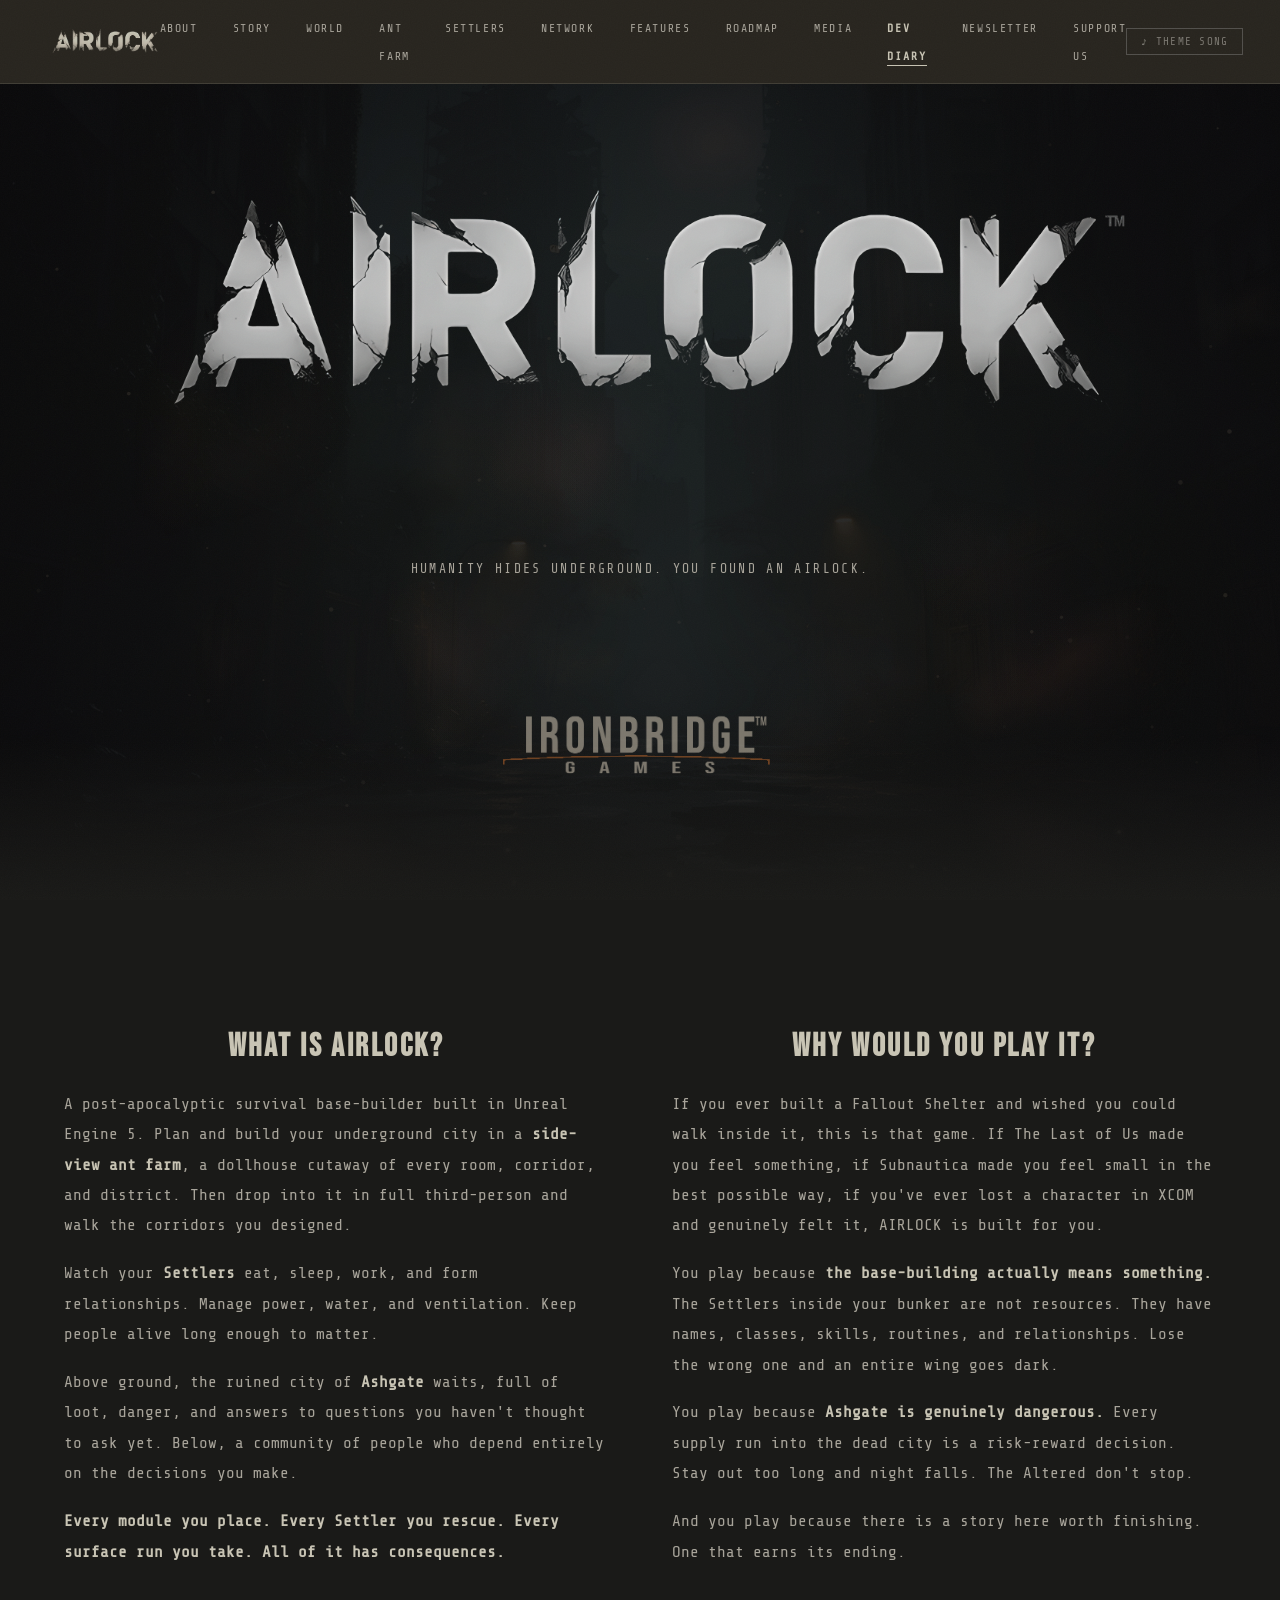
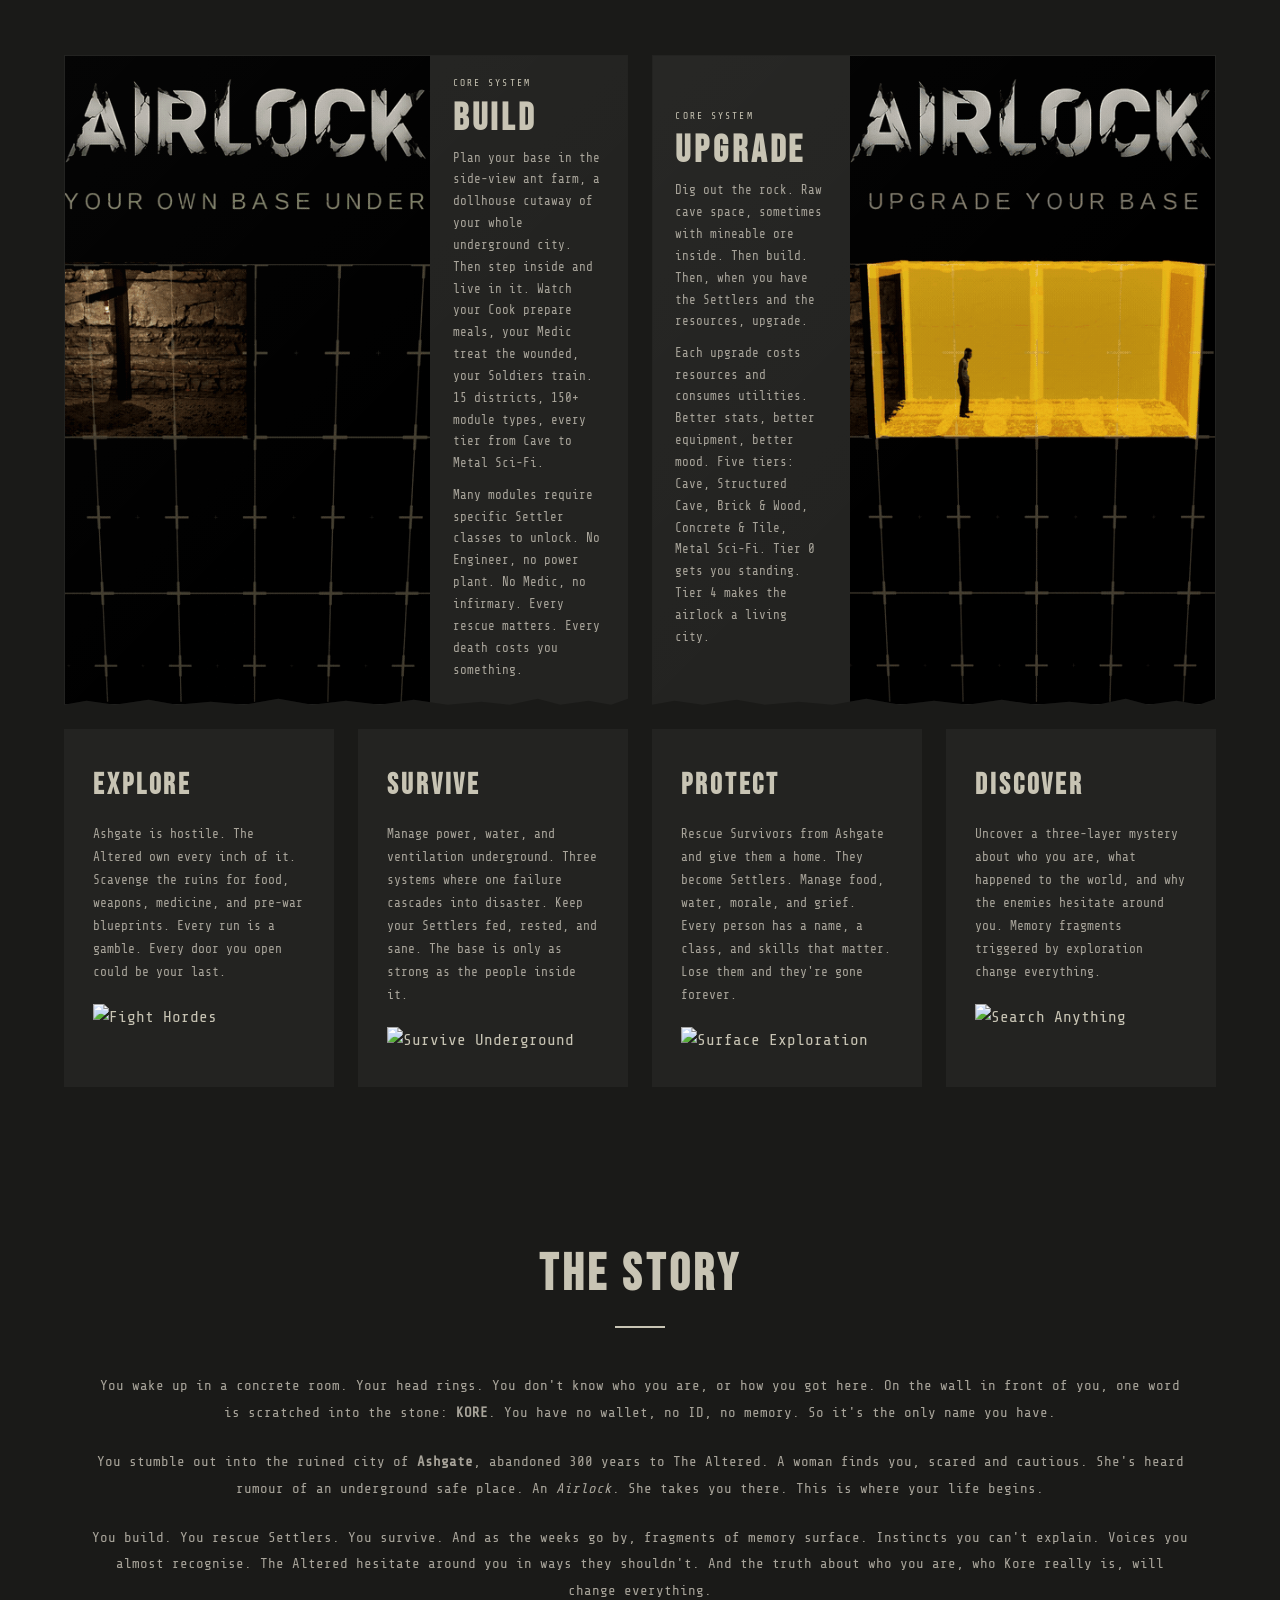
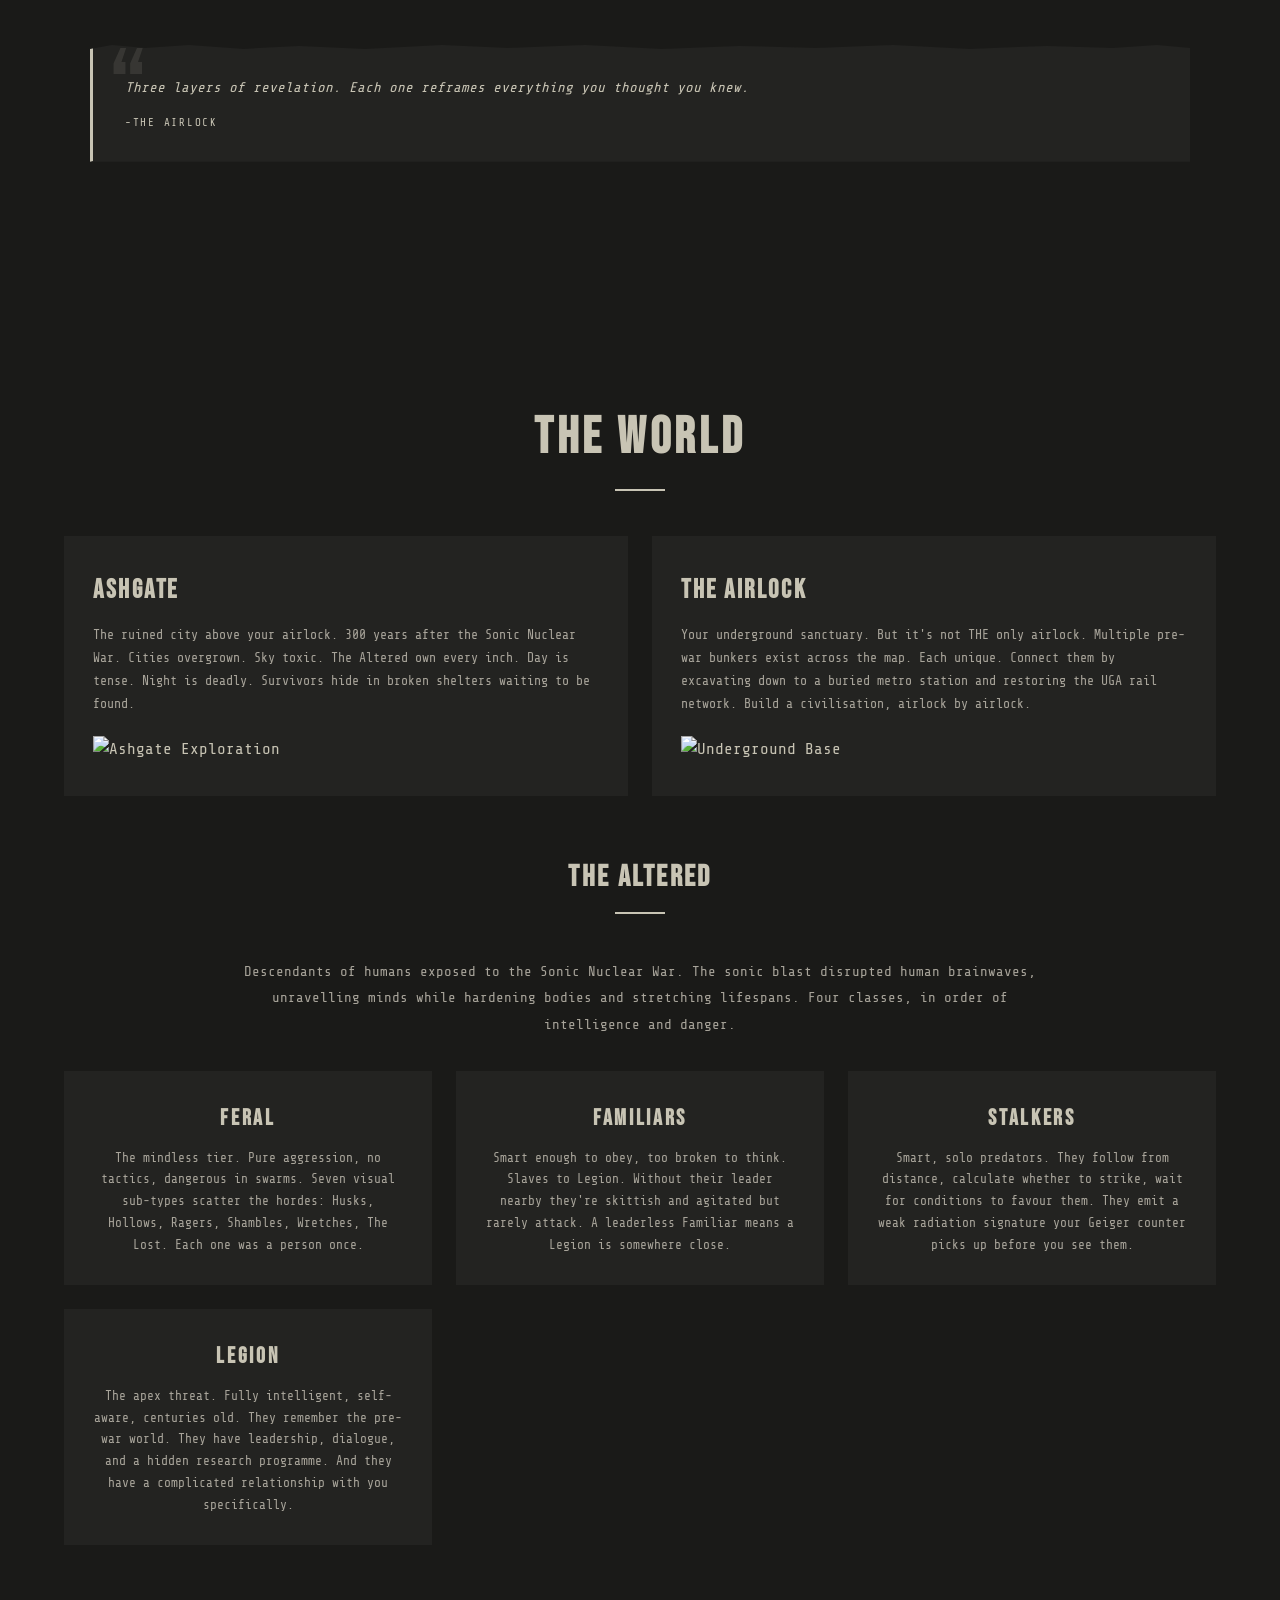
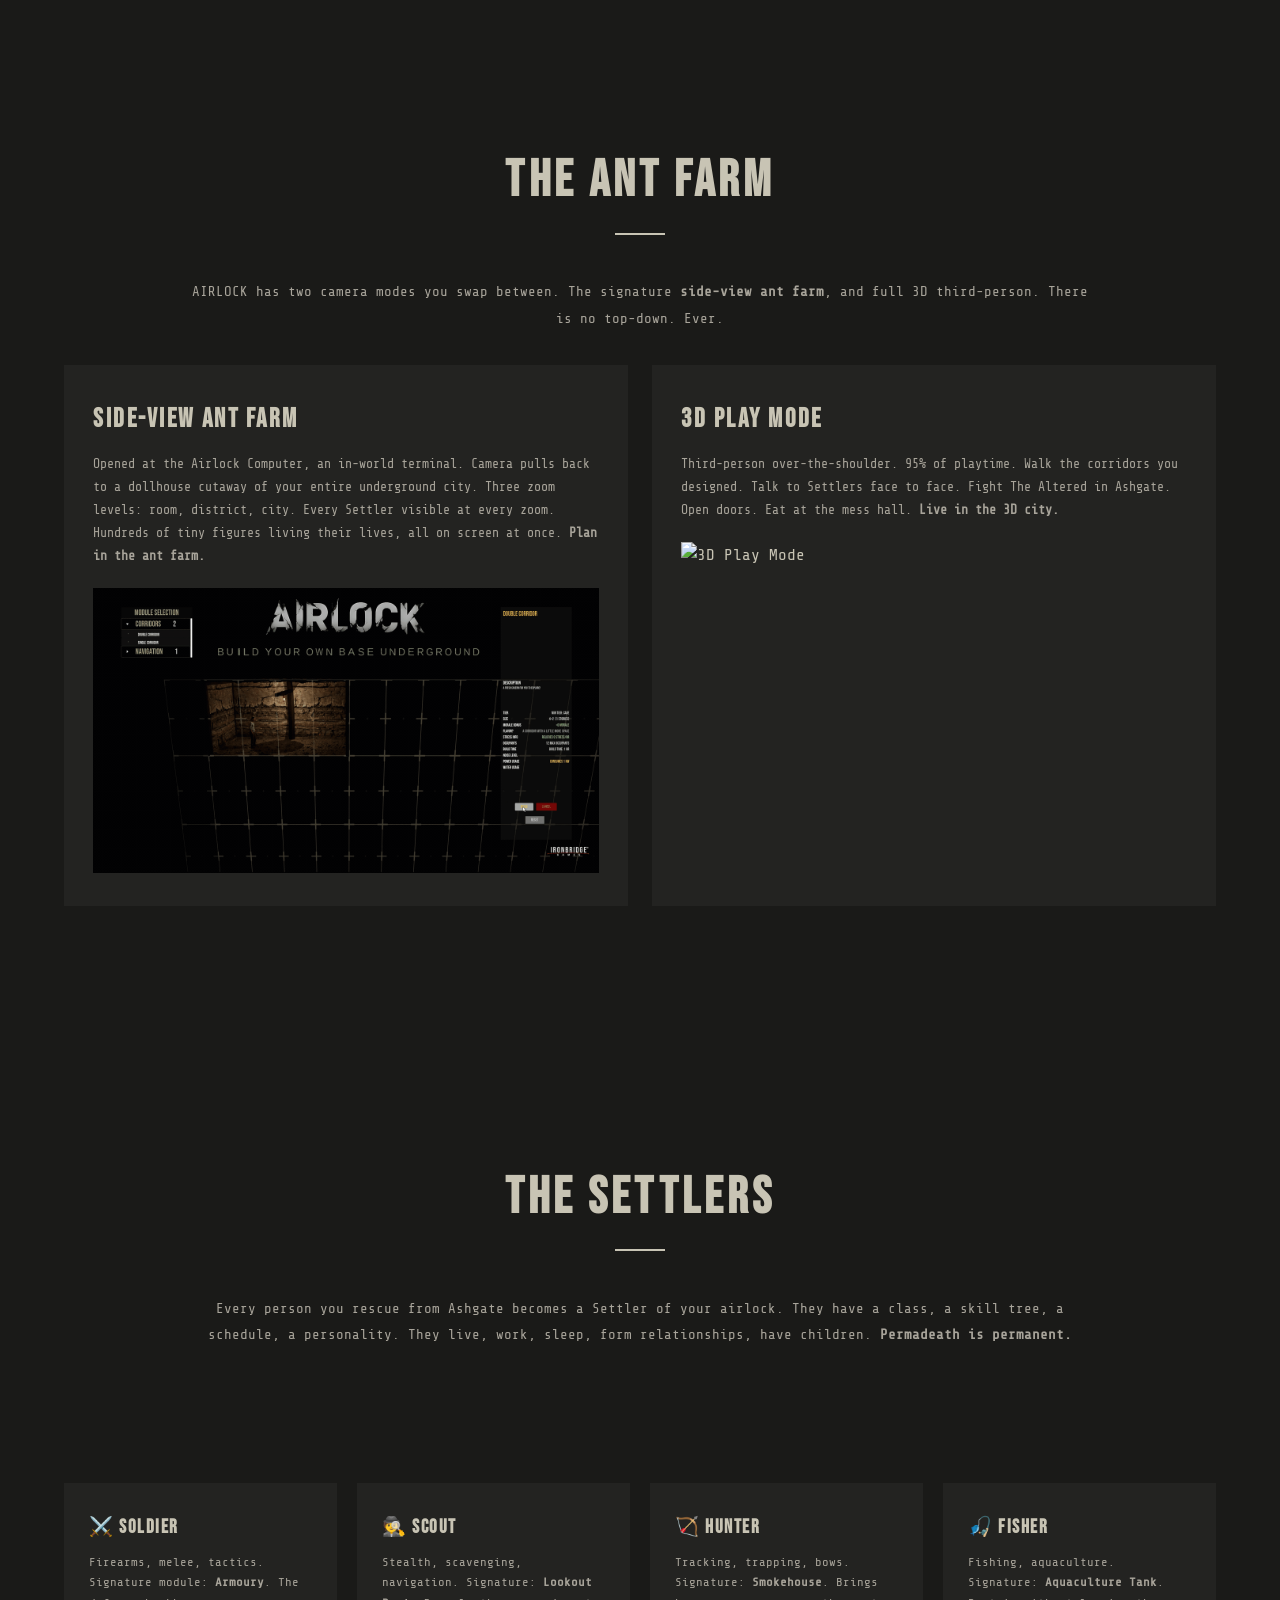
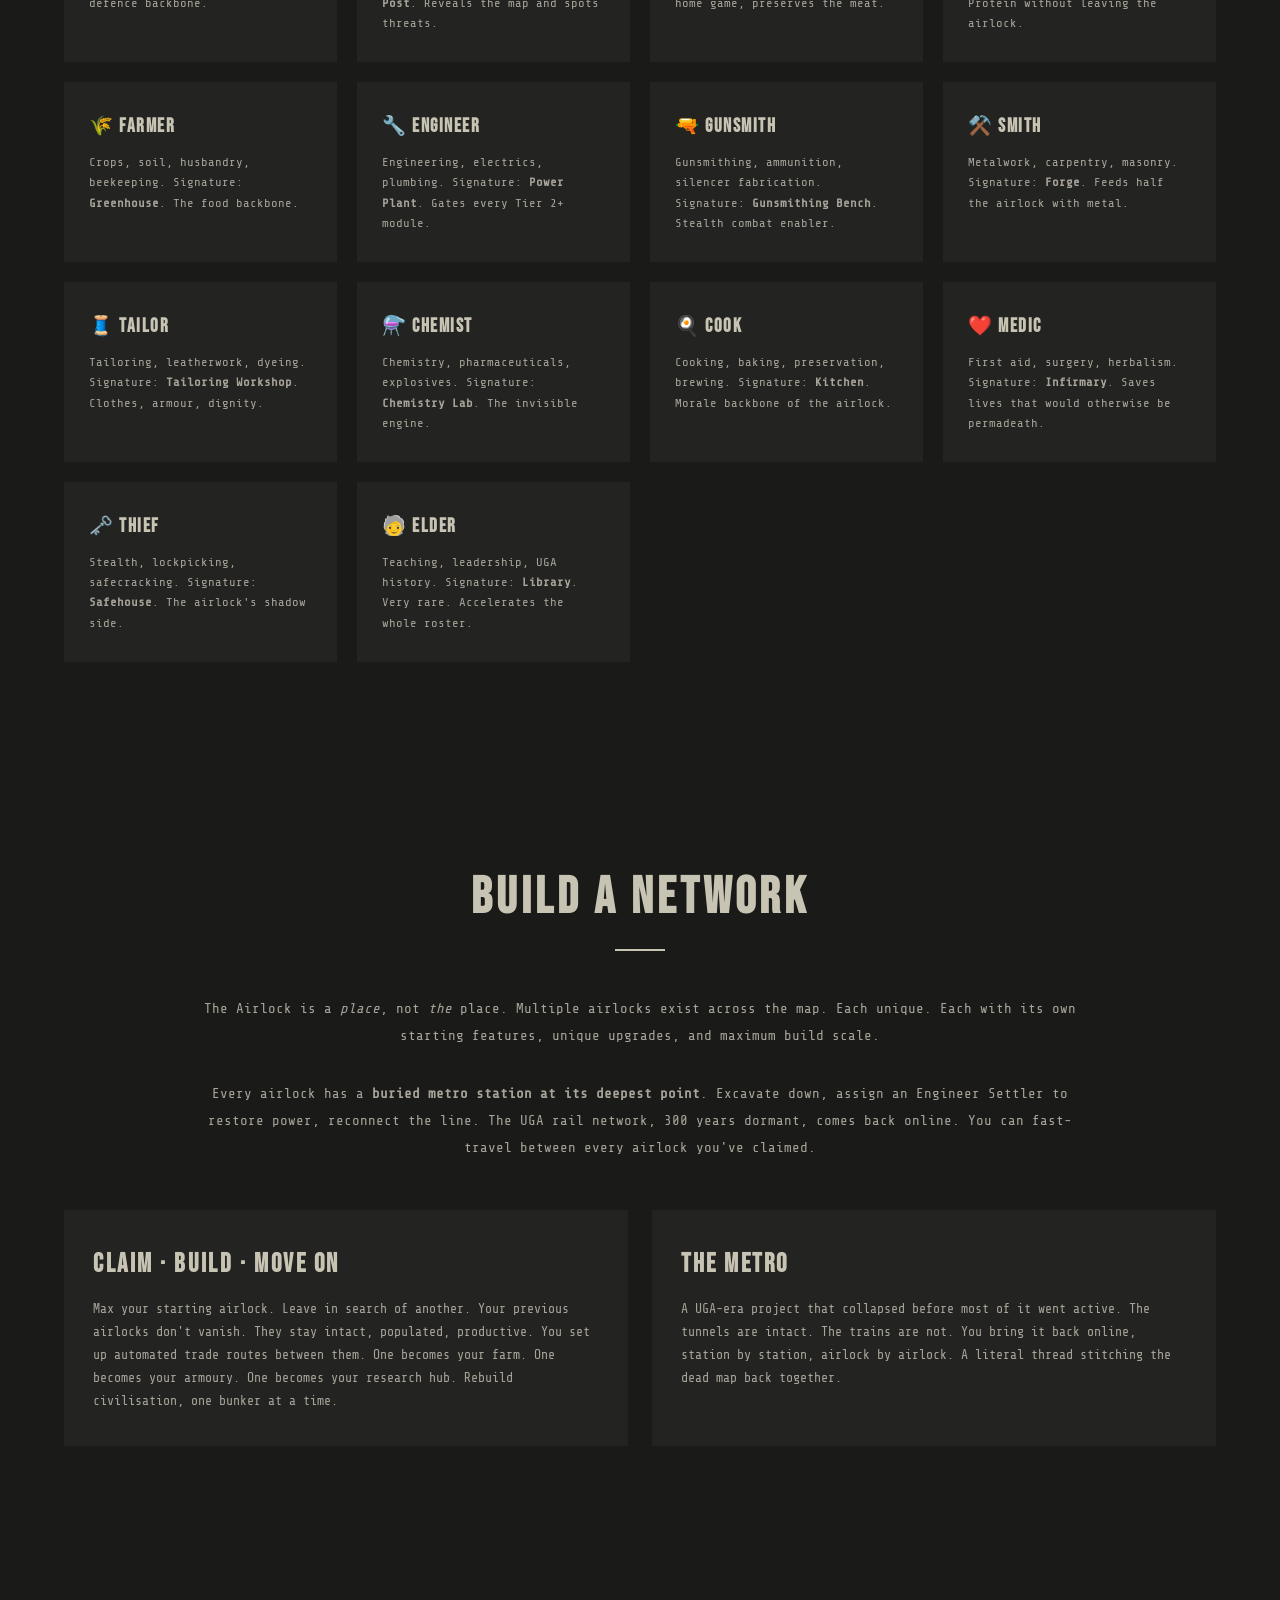
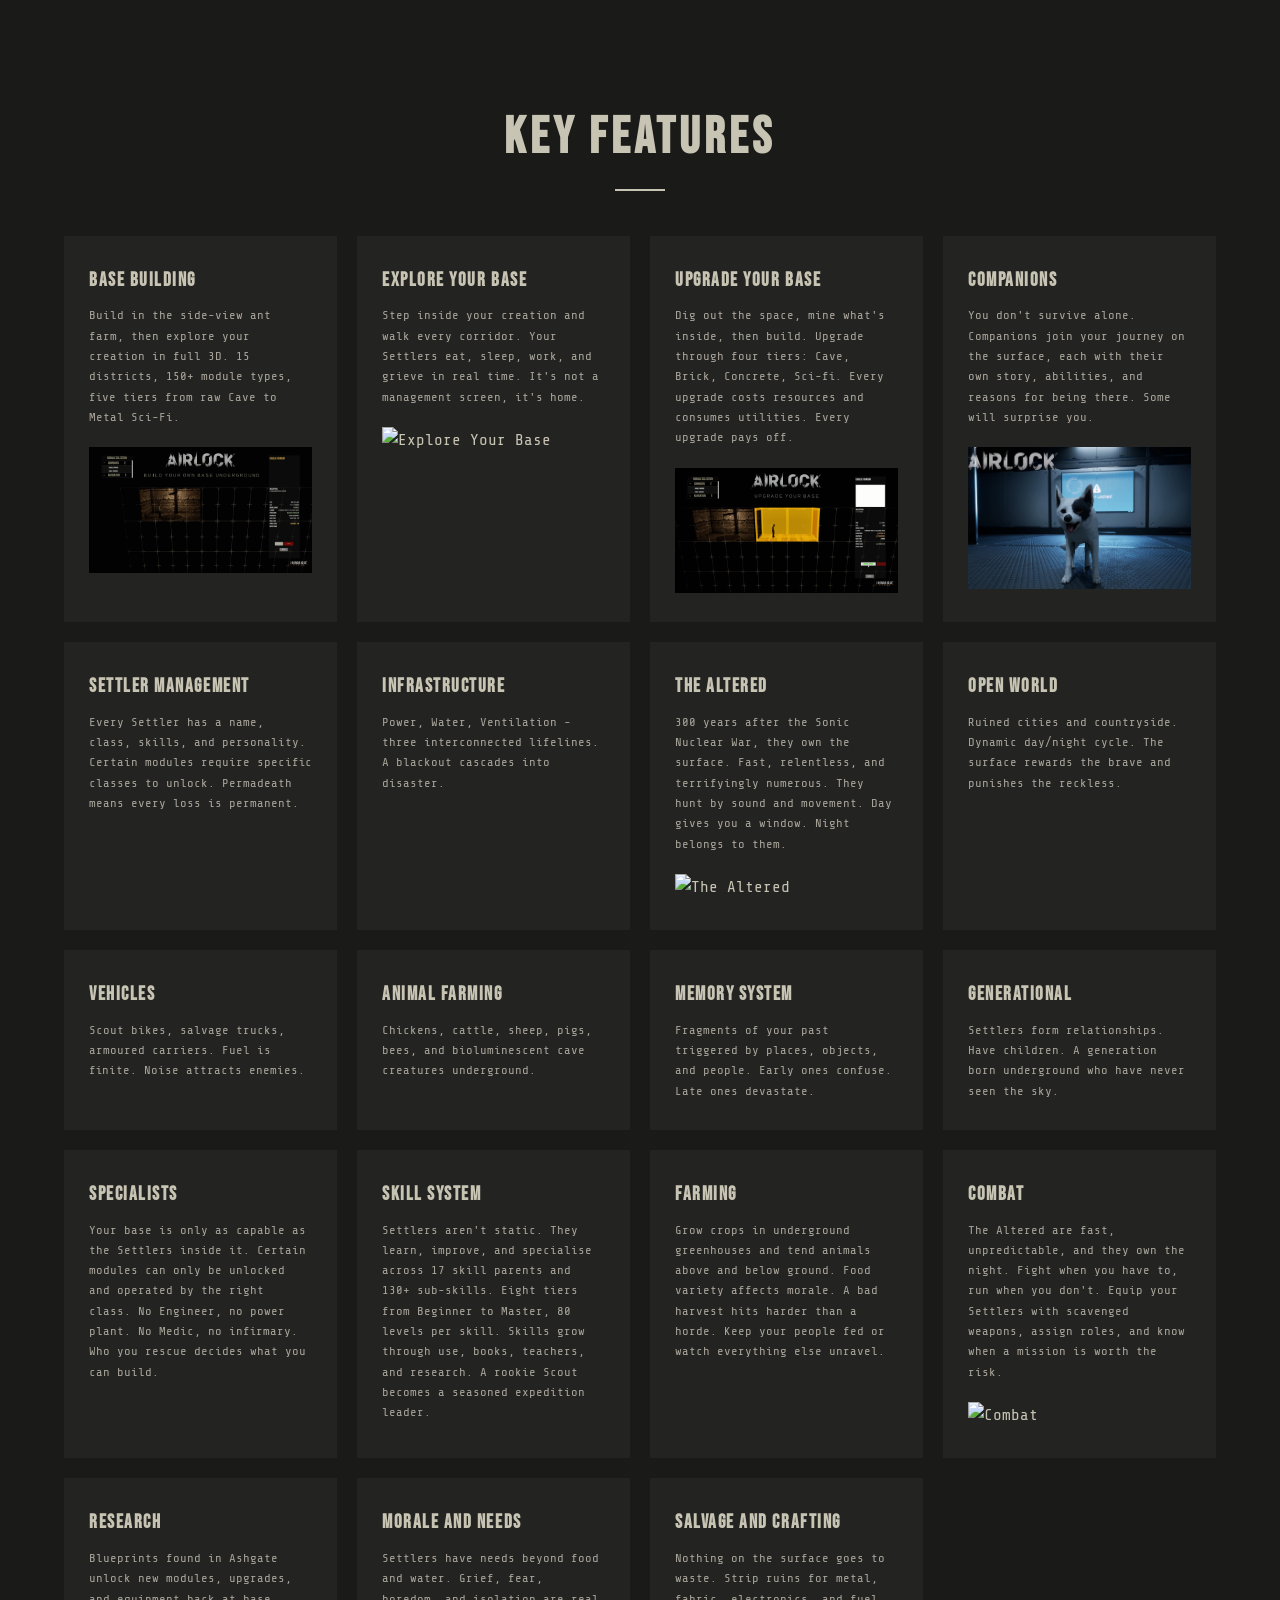
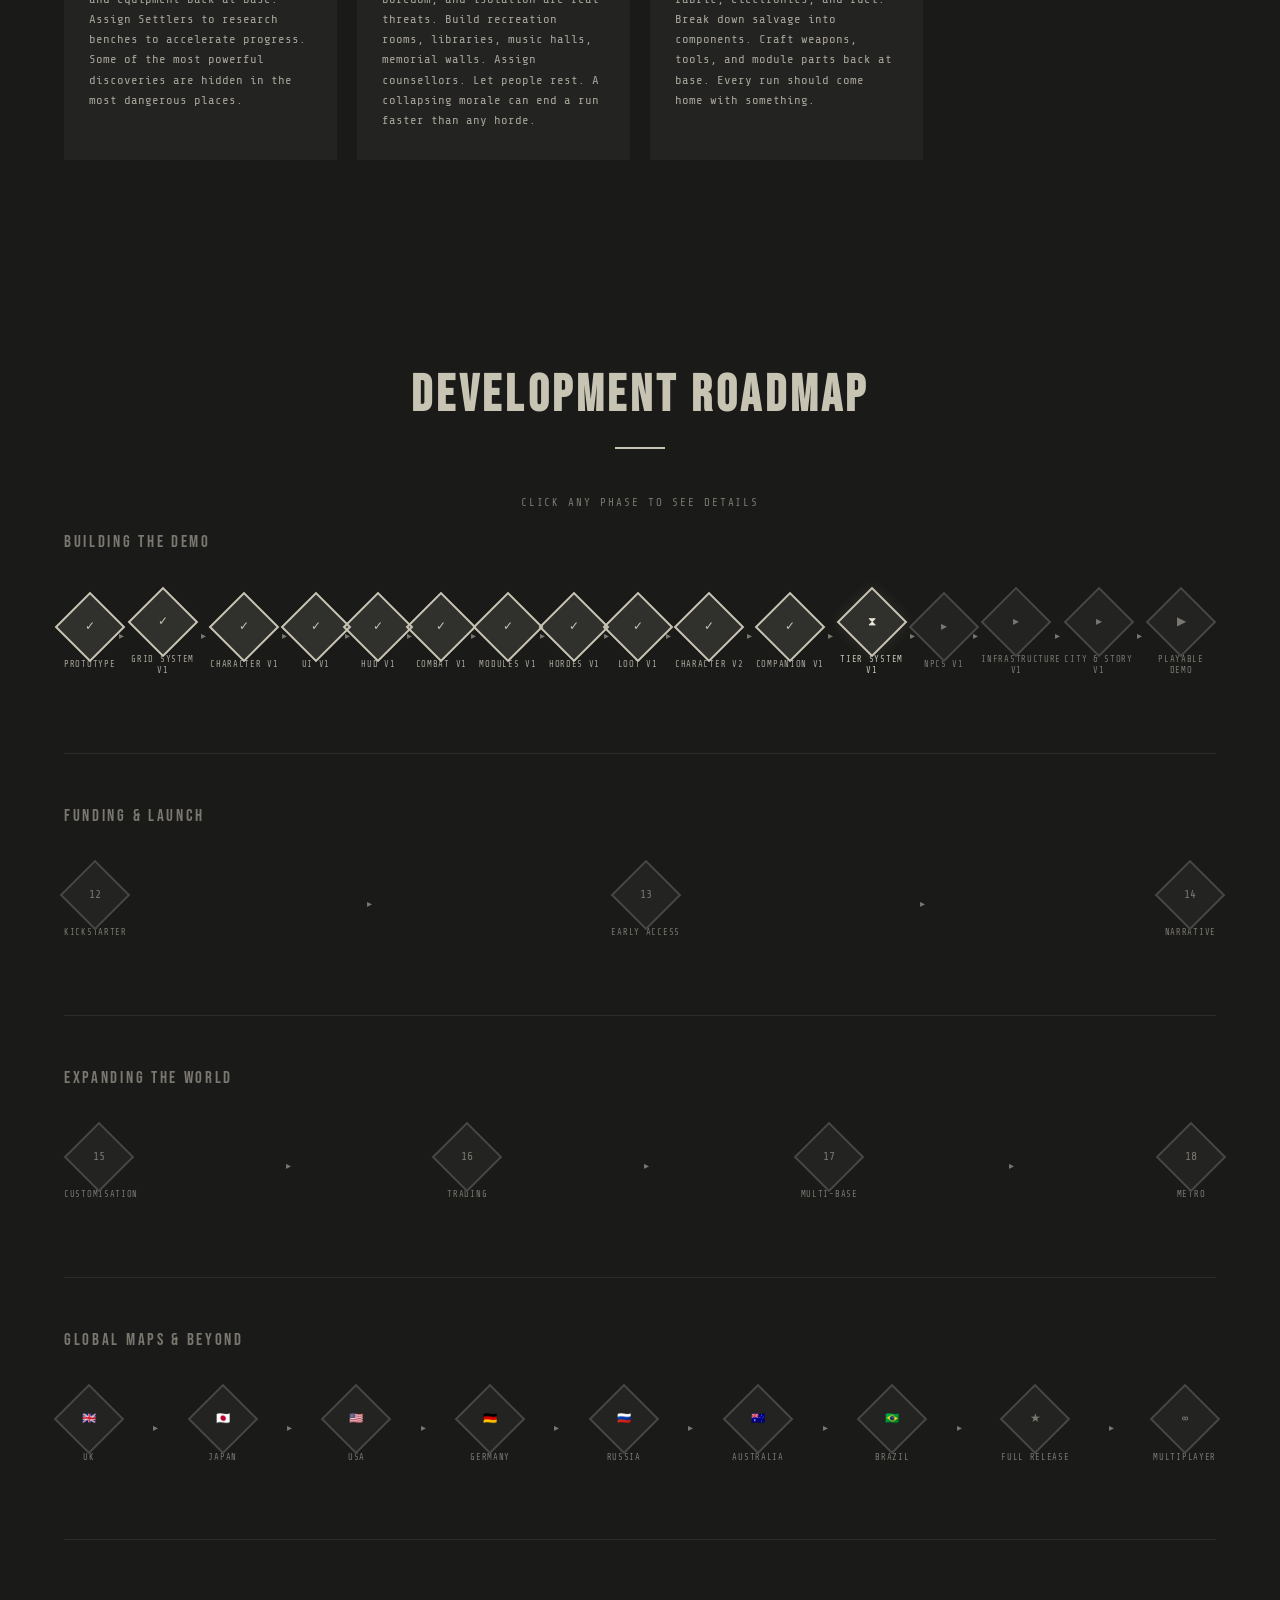
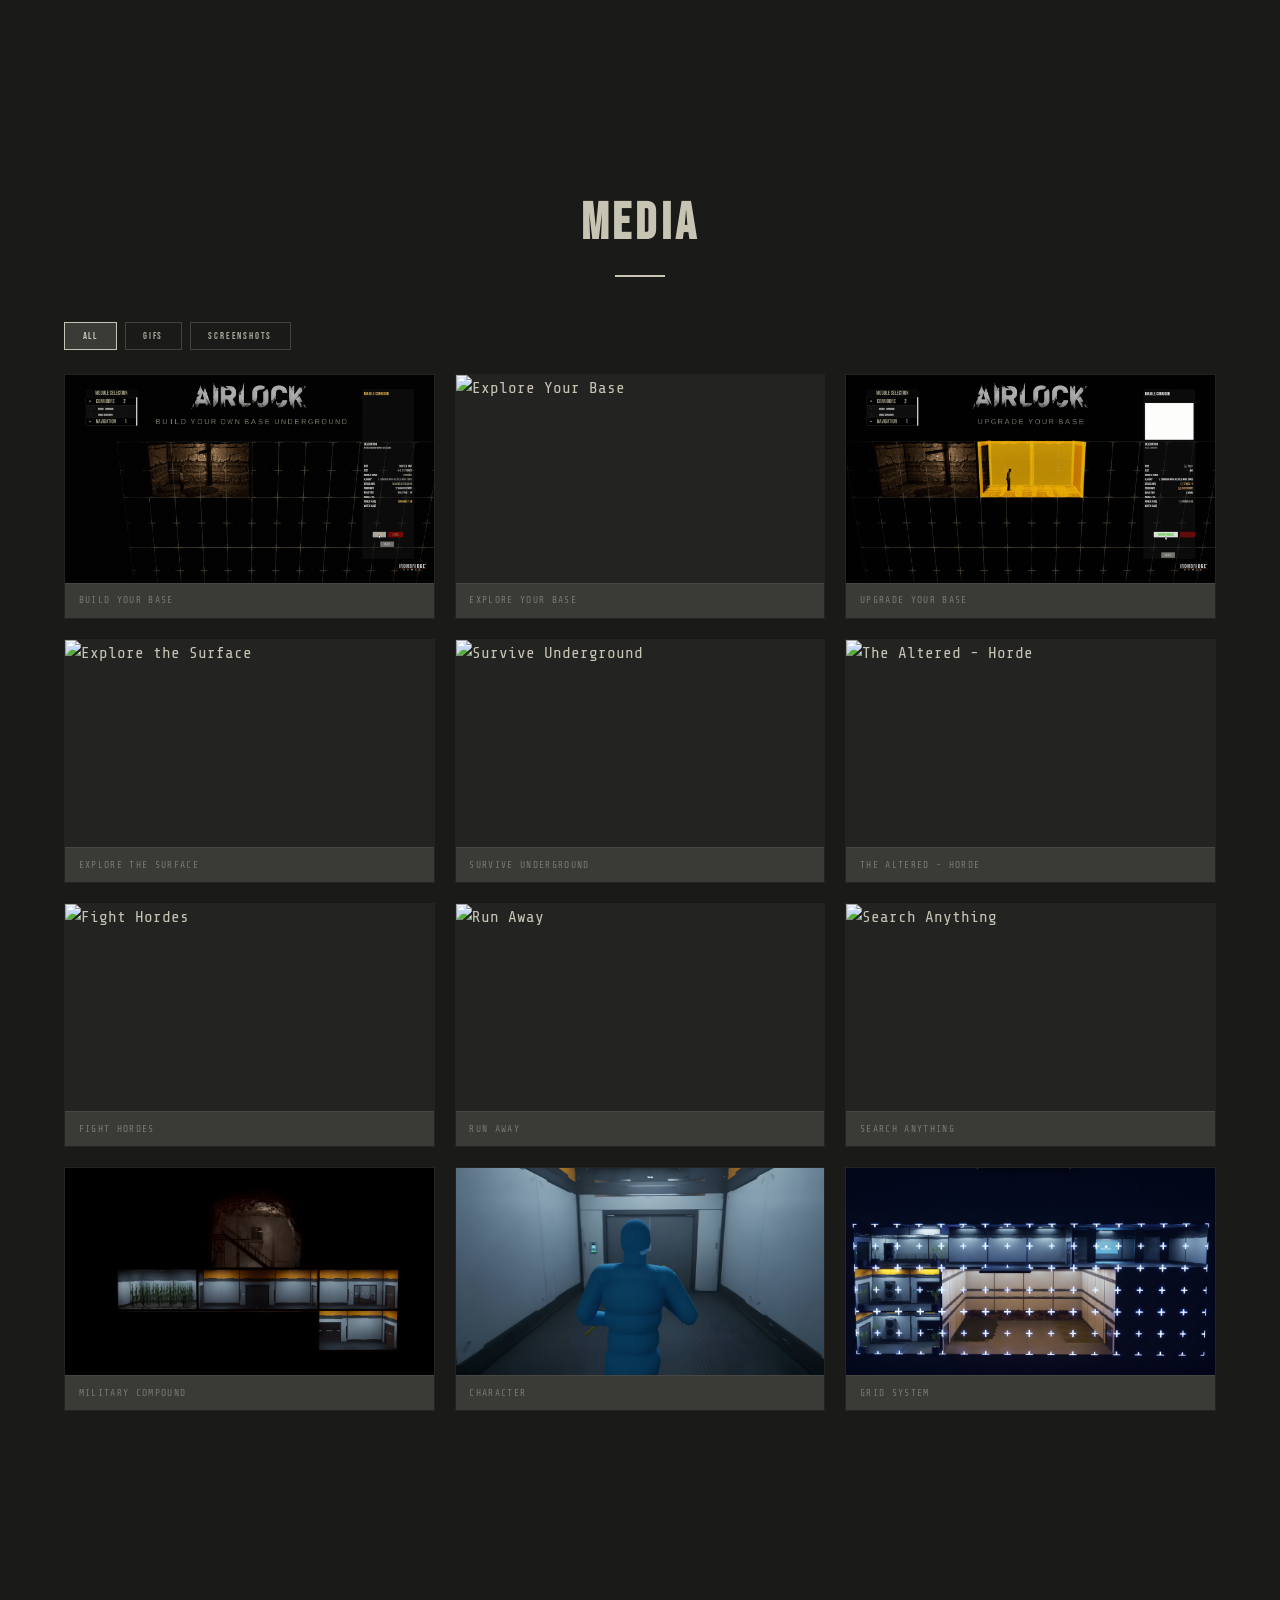
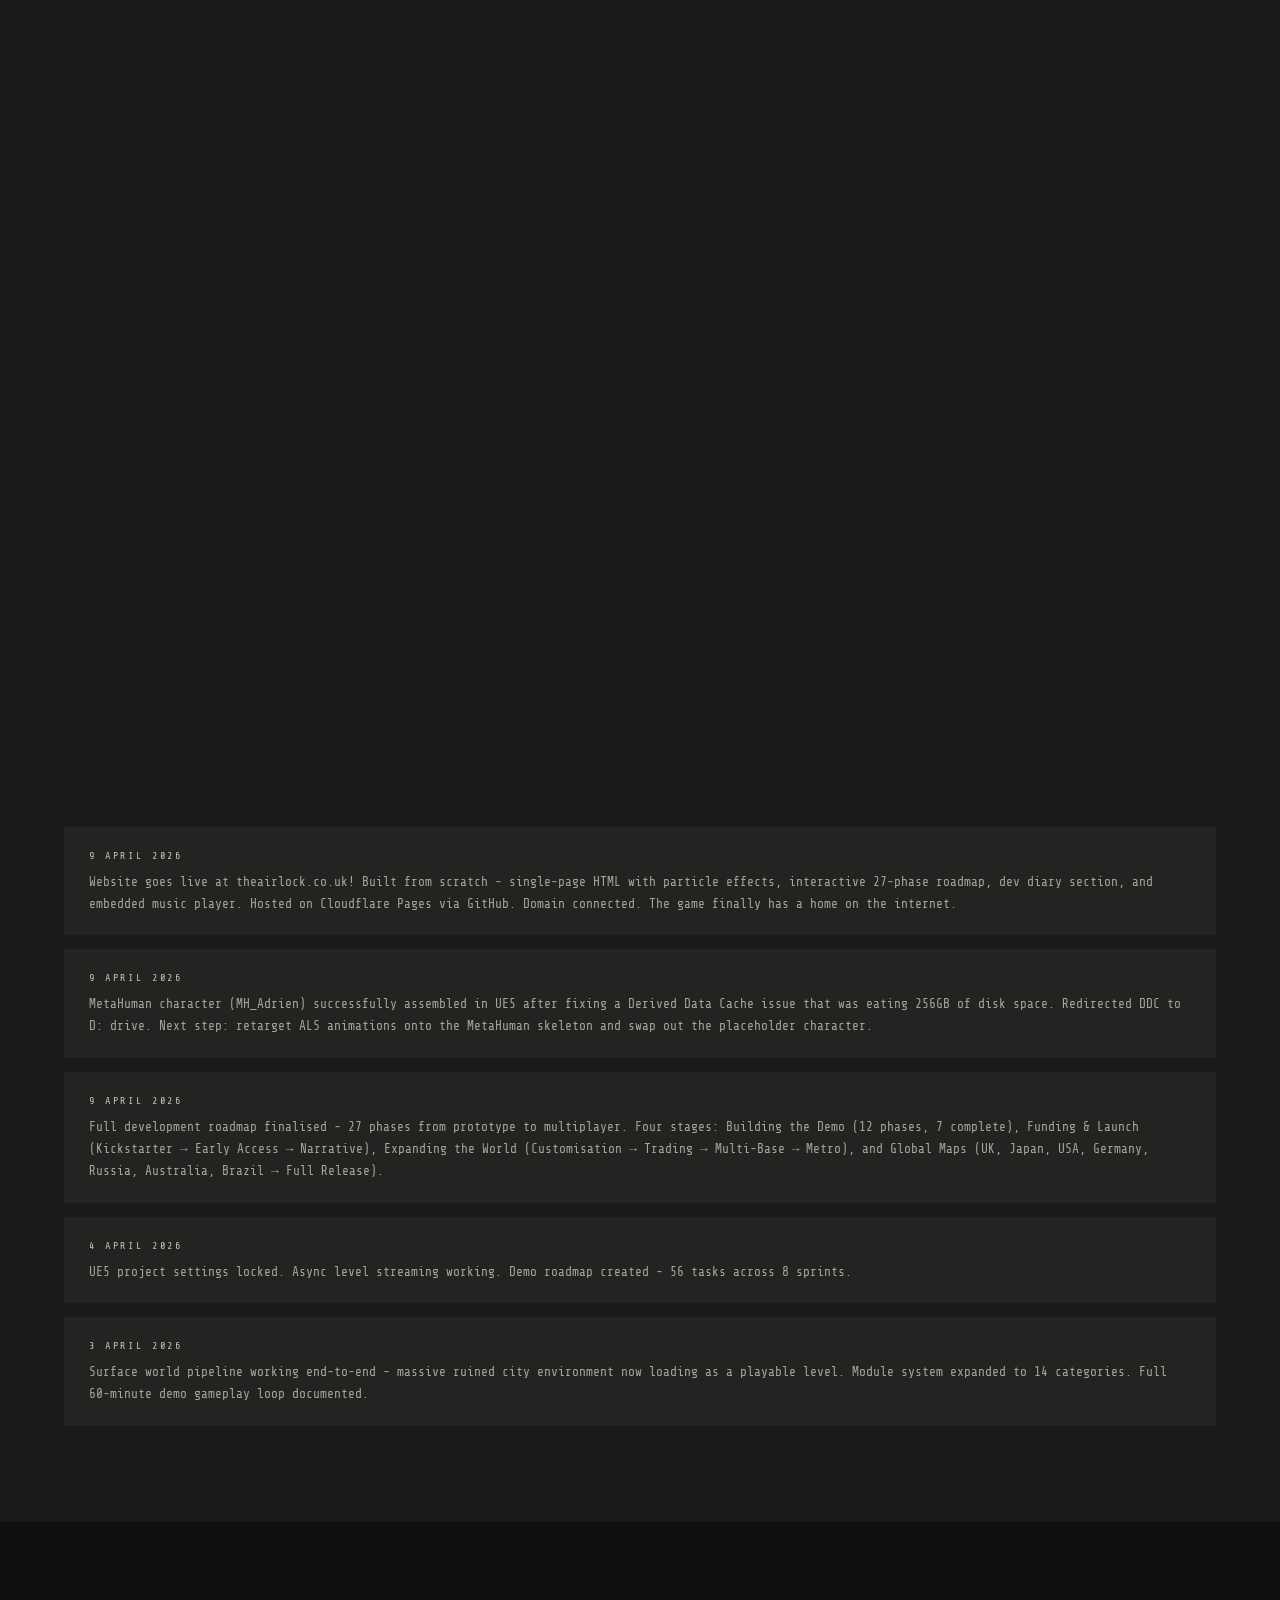
==== commit d4997c27: "Pushing New Website Pushing Updated Website" ====
--- a/index.html
+++ b/index.html
@@ -1408,6 +1408,9 @@
                 <li><a href="#about">About</a></li>
                 <li><a href="#story">Story</a></li>
                 <li><a href="#world">World</a></li>
+                <li><a href="#antfarm">Ant Farm</a></li>
+                <li><a href="#settlers">Settlers</a></li>
+                <li><a href="#network">Network</a></li>
                 <li><a href="#features">Features</a></li>
                 <li><a href="#roadmap">Roadmap</a></li>
                 <li><a href="#media">Media</a></li>
@@ -1446,10 +1449,10 @@
             <div class="about-pitch-col">
                 <h3 class="about-pitch-heading">What is AIRLOCK?</h3>
                 <div class="about-pitch-body">
-                    <p>A post-apocalyptic survival base-builder built in Unreal Engine 5. Plan and construct your underground bunker from above in top-down mode, then drop into it in full third-person and walk the corridors you built.</p>
-                    <p>Watch your survivors eat, sleep, work, and form relationships. Manage power, water, and ventilation. Keep people alive long enough to matter.</p>
-                    <p>Above ground, a ruined open world waits, full of loot, danger, and answers to questions you haven't thought to ask yet. Below, a colony of people who depend entirely on the decisions you make.</p>
-                    <p><strong>Every module you place. Every survivor you recruit. Every surface run you take. All of it has consequences.</strong></p>
+                    <p>A post-apocalyptic survival base-builder built in Unreal Engine 5. Plan and build your underground city in a <strong>side-view ant farm</strong>, a dollhouse cutaway of every room, corridor, and district. Then drop into it in full third-person and walk the corridors you designed.</p>
+                    <p>Watch your <strong>Settlers</strong> eat, sleep, work, and form relationships. Manage power, water, and ventilation. Keep people alive long enough to matter.</p>
+                    <p>Above ground, the ruined city of <strong>Ashgate</strong> waits, full of loot, danger, and answers to questions you haven't thought to ask yet. Below, a community of people who depend entirely on the decisions you make.</p>
+                    <p><strong>Every module you place. Every Settler you rescue. Every surface run you take. All of it has consequences.</strong></p>
                 </div>
             </div>
 
@@ -1458,8 +1461,8 @@
                 <h3 class="about-pitch-heading">Why would you play it?</h3>
                 <div class="about-pitch-body">
                     <p>If you ever built a Fallout Shelter and wished you could walk inside it, this is that game. If The Last of Us made you feel something, if Subnautica made you feel small in the best possible way, if you've ever lost a character in XCOM and genuinely felt it, AIRLOCK is built for you.</p>
-                    <p>You play because <strong>the base-building actually means something.</strong> The people inside your bunker are not resources. They have names, skills, routines, and relationships. Lose the wrong one and an entire wing goes dark.</p>
-                    <p>You play because <strong>the surface is genuinely dangerous.</strong> Every supply run is a risk-reward decision. Stay out too long and night falls. The Altered don't stop.</p>
+                    <p>You play because <strong>the base-building actually means something.</strong> The Settlers inside your bunker are not resources. They have names, classes, skills, routines, and relationships. Lose the wrong one and an entire wing goes dark.</p>
+                    <p>You play because <strong>Ashgate is genuinely dangerous.</strong> Every supply run into the dead city is a risk-reward decision. Stay out too long and night falls. The Altered don't stop.</p>
                     <p>And you play because there is a story here worth finishing. One that earns its ending.</p>
                 </div>
             </div>
@@ -1474,8 +1477,8 @@
                 <div class="pillar-featured-content">
                     <div class="pillar-featured-label">Core System</div>
                     <h3 class="pillar-featured-title">BUILD</h3>
-                    <p class="pillar-featured-text">Plan your base in dollhouse view, then step inside and live in it. Watch your cook prepare meals, your medic treat the wounded, your soldiers train. 14+ module categories: Power, Water, Ventilation, Farming, Medical, Research, and Military.</p>
-                    <p class="pillar-featured-text">Many modules require specific survivors to unlock. Lose the wrong person and an entire wing goes dark. Every recruit matters. Every death costs you something.</p>
+                    <p class="pillar-featured-text">Plan your base in the side-view ant farm, a dollhouse cutaway of your whole underground city. Then step inside and live in it. Watch your Cook prepare meals, your Medic treat the wounded, your Soldiers train. 15 districts, 150+ module types, every tier from Cave to Metal Sci-Fi.</p>
+                    <p class="pillar-featured-text">Many modules require specific Settler classes to unlock. No Engineer, no power plant. No Medic, no infirmary. Every rescue matters. Every death costs you something.</p>
                 </div>
             </div>
 
@@ -1486,25 +1489,25 @@
                 <div class="pillar-featured-content">
                     <div class="pillar-featured-label">Core System</div>
                     <h3 class="pillar-featured-title">UPGRADE</h3>
-                    <p class="pillar-featured-text">Dig out the rock. Raw cave space, sometimes with mineable goods inside. Then build. Then, when you have the survivors and the resources, upgrade.</p>
-                    <p class="pillar-featured-text">Each upgrade costs resources and consumes utilities. Better stats, better equipment, better mood. Four tiers: Cave, Brick, Concrete, Sci-fi. Tier 0 gets you standing. Tier 3 keeps you thriving.</p>
+                    <p class="pillar-featured-text">Dig out the rock. Raw cave space, sometimes with mineable ore inside. Then build. Then, when you have the Settlers and the resources, upgrade.</p>
+                    <p class="pillar-featured-text">Each upgrade costs resources and consumes utilities. Better stats, better equipment, better mood. Five tiers: Cave, Structured Cave, Brick &amp; Wood, Concrete &amp; Tile, Metal Sci-Fi. Tier 0 gets you standing. Tier 4 makes the airlock a living city.</p>
                 </div>
             </div>
 
             <!-- BOTTOM ROW: 4 pillar cards -->
             <div class="pillar-card fade-in">
                 <h3 class="pillar-title">EXPLORE</h3>
-                <p class="pillar-text">The surface is hostile. The Altered own every inch of it. Scavenge the ruins for food, weapons, medicine, and blueprints. Every run is a gamble. Every door you open could be your last.</p>
+                <p class="pillar-text">Ashgate is hostile. The Altered own every inch of it. Scavenge the ruins for food, weapons, medicine, and pre-war blueprints. Every run is a gamble. Every door you open could be your last.</p>
                 <img class="gif-img card-gif" src="Airlock_FightHordes.gif" alt="Fight Hordes" loading="lazy">
             </div>
             <div class="pillar-card fade-in">
                 <h3 class="pillar-title">SURVIVE</h3>
-                <p class="pillar-text">Manage power, water, and ventilation underground. Three systems where one failure cascades into disaster. Keep your people fed, rested, and sane. The base is only as strong as the people inside it.</p>
+                <p class="pillar-text">Manage power, water, and ventilation underground. Three systems where one failure cascades into disaster. Keep your Settlers fed, rested, and sane. The base is only as strong as the people inside it.</p>
                 <img class="gif-img card-gif" src="Airlock_SurviveUnderground.gif" alt="Survive Underground" loading="lazy">
             </div>
             <div class="pillar-card fade-in">
                 <h3 class="pillar-title">PROTECT</h3>
-                <p class="pillar-text">Rescue survivors and give them a home. Manage food, water, morale, and grief. Every person has a name, a story, and skills that matter. Lose them and they're gone forever.</p>
+                <p class="pillar-text">Rescue Survivors from Ashgate and give them a home. They become Settlers. Manage food, water, morale, and grief. Every person has a name, a class, and skills that matter. Lose them and they're gone forever.</p>
                 <img class="gif-img card-gif" src="Airlock_Explore.gif" alt="Surface Exploration" loading="lazy">
             </div>
             <div class="pillar-card fade-in">
@@ -1519,10 +1522,13 @@
     <section id="story">
         <h2 class="section-title fade-in">The Story</h2>
         <p class="story-text fade-in">
-            You wake up. Alarms blaring. A dim room: medical equipment, dead monitors, restraints on the bed. You don't know who you are. You stumble through corridors lined with bodies, out into a world consumed by 300 years of ruin.
+            You wake up in a concrete room. Your head rings. You don't know who you are, or how you got here. On the wall in front of you, one word is scratched into the stone: <strong>KORE</strong>. You have no wallet, no ID, no memory. So it's the only name you have.
         </p>
         <p class="story-text fade-in">
-            A dead man in a jeep. A satnav with a destination. You drive. That destination is an Airlock, an underground shelter. This is where your life begins. But as you build, rescue, and survive... fragments of memory surface. And the truth about who you are will change everything.
+            You stumble out into the ruined city of <strong>Ashgate</strong>, abandoned 300 years to The Altered. A woman finds you, scared and cautious. She's heard rumour of an underground safe place. An <em>Airlock</em>. She takes you there. This is where your life begins.
+        </p>
+        <p class="story-text fade-in">
+            You build. You rescue Settlers. You survive. And as the weeks go by, fragments of memory surface. Instincts you can't explain. Voices you almost recognise. The Altered hesitate around you in ways they shouldn't. And the truth about who you are, who Kore really is, will change everything.
         </p>
         <div class="story-quote fade-in">
             <p>Three layers of revelation. Each one reframes everything you thought you knew.</p>
@@ -1535,29 +1541,104 @@
         <h2 class="section-title fade-in">The World</h2>
         <div class="world-grid">
             <div class="world-region fade-in">
-                <h3>THE SURFACE</h3>
-                <p>300 years after the Sonic Nuclear War. Cities overgrown. Sky toxic. The Altered own every inch. Day is tense. Night is deadly.</p>
-                <img class="gif-img card-gif" src="Airlock_Explore.gif" alt="Surface Exploration" loading="lazy">
+                <h3>ASHGATE</h3>
+                <p>The ruined city above your airlock. 300 years after the Sonic Nuclear War. Cities overgrown. Sky toxic. The Altered own every inch. Day is tense. Night is deadly. Survivors hide in broken shelters waiting to be found.</p>
+                <img class="gif-img card-gif" src="Airlock_Explore.gif" alt="Ashgate Exploration" loading="lazy">
             </div>
             <div class="world-region fade-in">
-                <h3>THE UNDERGROUND</h3>
-                <p>Your sanctuary. Expand left, right, and downward. Manage power, water, and ventilation. Three systems where one failure cascades into disaster.</p>
+                <h3>THE AIRLOCK</h3>
+                <p>Your underground sanctuary. But it's not THE only airlock. Multiple pre-war bunkers exist across the map. Each unique. Connect them by excavating down to a buried metro station and restoring the UGA rail network. Build a civilisation, airlock by airlock.</p>
                 <img class="gif-img card-gif" src="Airlock_SurviveUnderground.gif" alt="Underground Base" loading="lazy">
             </div>
         </div>
         <h3 class="section-title" style="font-size: 1.9rem; margin-top: 3rem; margin-bottom: 2rem;">THE ALTERED</h3>
+        <p class="story-text fade-in" style="text-align: center; max-width: 800px; margin: 0 auto 2rem;">
+            Descendants of humans exposed to the Sonic Nuclear War. The sonic blast disrupted human brainwaves, unravelling minds while hardening bodies and stretching lifespans. Four classes, in order of intelligence and danger.
+        </p>
         <div class="enemies">
             <div class="enemy-tier fade-in">
-                <h4 class="enemy-name">THE DUMB</h4>
-                <p class="enemy-desc">Pure aggression. No tactics. Dangerous in swarms.</p>
+                <h4 class="enemy-name">FERAL</h4>
+                <p class="enemy-desc">The mindless tier. Pure aggression, no tactics, dangerous in swarms. Seven visual sub-types scatter the hordes: Husks, Hollows, Ragers, Shambles, Wretches, The Lost. Each one was a person once.</p>
             </div>
             <div class="enemy-tier fade-in">
-                <h4 class="enemy-name">THE STALKERS</h4>
-                <p class="enemy-desc">They follow from shadows. They watch. They attack at the worst possible moment - or not at all.</p>
+                <h4 class="enemy-name">FAMILIARS</h4>
+                <p class="enemy-desc">Smart enough to obey, too broken to think. Slaves to Legion. Without their leader nearby they're skittish and agitated but rarely attack. A leaderless Familiar means a Legion is somewhere close.</p>
             </div>
             <div class="enemy-tier fade-in">
-                <h4 class="enemy-name">THE LEGION</h4>
-                <p class="enemy-desc">The apex threat. A hive intelligence - hundreds of minds acting as one. They have a complicated relationship with you specifically.</p>
+                <h4 class="enemy-name">STALKERS</h4>
+                <p class="enemy-desc">Smart, solo predators. They follow from distance, calculate whether to strike, wait for conditions to favour them. They emit a weak radiation signature your Geiger counter picks up before you see them.</p>
+            </div>
+            <div class="enemy-tier fade-in">
+                <h4 class="enemy-name">LEGION</h4>
+                <p class="enemy-desc">The apex threat. Fully intelligent, self-aware, centuries old. They remember the pre-war world. They have leadership, dialogue, and a hidden research programme. And they have a complicated relationship with you specifically.</p>
+            </div>
+        </div>
+    </section>
+
+    <!-- ANT FARM + DUAL VIEW SECTION -->
+    <section id="antfarm">
+        <h2 class="section-title fade-in">The Ant Farm</h2>
+        <p class="story-text fade-in" style="text-align: center; max-width: 900px; margin: 0 auto 2rem;">
+            AIRLOCK has two camera modes you swap between. The signature <strong>side-view ant farm</strong>, and full 3D third-person. There is no top-down. Ever.
+        </p>
+        <div class="world-grid">
+            <div class="world-region fade-in">
+                <h3>SIDE-VIEW ANT FARM</h3>
+                <p>Opened at the Airlock Computer, an in-world terminal. Camera pulls back to a dollhouse cutaway of your entire underground city. Three zoom levels: room, district, city. Every Settler visible at every zoom. Hundreds of tiny figures living their lives, all on screen at once. <strong>Plan in the ant farm.</strong></p>
+                <img class="gif-img card-gif" src="Airlock_BuildYourBase.gif" alt="Ant Farm Build Mode" loading="lazy">
+            </div>
+            <div class="world-region fade-in">
+                <h3>3D PLAY MODE</h3>
+                <p>Third-person over-the-shoulder. 95% of playtime. Walk the corridors you designed. Talk to Settlers face to face. Fight The Altered in Ashgate. Open doors. Eat at the mess hall. <strong>Live in the 3D city.</strong></p>
+                <img class="gif-img card-gif" src="Airlock_ExploreYourBase.gif" alt="3D Play Mode" loading="lazy">
+            </div>
+        </div>
+    </section>
+
+    <!-- SETTLERS SECTION -->
+    <section id="settlers">
+        <h2 class="section-title fade-in">The Settlers</h2>
+        <p class="story-text fade-in" style="text-align: center; max-width: 900px; margin: 0 auto 2rem;">
+            Every person you rescue from Ashgate becomes a Settler of your airlock. They have a class, a skill tree, a schedule, a personality. They live, work, sleep, form relationships, have children. <strong>Permadeath is permanent.</strong>
+        </p>
+        <p class="story-text fade-in" style="text-align: center; max-width: 900px; margin: 0 auto 3rem;">
+            Fourteen classes. Each unlocks a signature module no other class can operate. No Engineer, no Power Plant. No Cook, no kitchen morale. No Elder, no Library. Your roster IS your capability ceiling.
+        </p>
+        <div class="features-grid">
+            <div class="feature-card fade-in"><h3 class="feature-title">⚔️ Soldier</h3><p class="feature-desc">Firearms, melee, tactics. Signature module: <strong>Armoury</strong>. The defence backbone.</p></div>
+            <div class="feature-card fade-in"><h3 class="feature-title">🕵️ Scout</h3><p class="feature-desc">Stealth, scavenging, navigation. Signature: <strong>Lookout Post</strong>. Reveals the map and spots threats.</p></div>
+            <div class="feature-card fade-in"><h3 class="feature-title">🏹 Hunter</h3><p class="feature-desc">Tracking, trapping, bows. Signature: <strong>Smokehouse</strong>. Brings home game, preserves the meat.</p></div>
+            <div class="feature-card fade-in"><h3 class="feature-title">🎣 Fisher</h3><p class="feature-desc">Fishing, aquaculture. Signature: <strong>Aquaculture Tank</strong>. Protein without leaving the airlock.</p></div>
+            <div class="feature-card fade-in"><h3 class="feature-title">🌾 Farmer</h3><p class="feature-desc">Crops, soil, husbandry, beekeeping. Signature: <strong>Greenhouse</strong>. The food backbone.</p></div>
+            <div class="feature-card fade-in"><h3 class="feature-title">🔧 Engineer</h3><p class="feature-desc">Engineering, electrics, plumbing. Signature: <strong>Power Plant</strong>. Gates every Tier 2+ module.</p></div>
+            <div class="feature-card fade-in"><h3 class="feature-title">🔫 Gunsmith</h3><p class="feature-desc">Gunsmithing, ammunition, silencer fabrication. Signature: <strong>Gunsmithing Bench</strong>. Stealth combat enabler.</p></div>
+            <div class="feature-card fade-in"><h3 class="feature-title">⚒️ Smith</h3><p class="feature-desc">Metalwork, carpentry, masonry. Signature: <strong>Forge</strong>. Feeds half the airlock with metal.</p></div>
+            <div class="feature-card fade-in"><h3 class="feature-title">🧵 Tailor</h3><p class="feature-desc">Tailoring, leatherwork, dyeing. Signature: <strong>Tailoring Workshop</strong>. Clothes, armour, dignity.</p></div>
+            <div class="feature-card fade-in"><h3 class="feature-title">⚗️ Chemist</h3><p class="feature-desc">Chemistry, pharmaceuticals, explosives. Signature: <strong>Chemistry Lab</strong>. The invisible engine.</p></div>
+            <div class="feature-card fade-in"><h3 class="feature-title">🍳 Cook</h3><p class="feature-desc">Cooking, baking, preservation, brewing. Signature: <strong>Kitchen</strong>. Morale backbone of the airlock.</p></div>
+            <div class="feature-card fade-in"><h3 class="feature-title">❤️ Medic</h3><p class="feature-desc">First aid, surgery, herbalism. Signature: <strong>Infirmary</strong>. Saves lives that would otherwise be permadeath.</p></div>
+            <div class="feature-card fade-in"><h3 class="feature-title">🗝️ Thief</h3><p class="feature-desc">Stealth, lockpicking, safecracking. Signature: <strong>Safehouse</strong>. The airlock's shadow side.</p></div>
+            <div class="feature-card fade-in"><h3 class="feature-title">🧓 Elder</h3><p class="feature-desc">Teaching, leadership, UGA history. Signature: <strong>Library</strong>. Very rare. Accelerates the whole roster.</p></div>
+        </div>
+    </section>
+
+    <!-- MULTI-AIRLOCK + METRO SECTION -->
+    <section id="network">
+        <h2 class="section-title fade-in">Build a Network</h2>
+        <p class="story-text fade-in" style="text-align: center; max-width: 900px; margin: 0 auto 2rem;">
+            The Airlock is a <em>place</em>, not <em>the</em> place. Multiple airlocks exist across the map. Each unique. Each with its own starting features, unique upgrades, and maximum build scale.
+        </p>
+        <p class="story-text fade-in" style="text-align: center; max-width: 900px; margin: 0 auto 3rem;">
+            Every airlock has a <strong>buried metro station at its deepest point</strong>. Excavate down, assign an Engineer Settler to restore power, reconnect the line. The UGA rail network, 300 years dormant, comes back online. You can fast-travel between every airlock you've claimed.
+        </p>
+        <div class="world-grid">
+            <div class="world-region fade-in">
+                <h3>CLAIM · BUILD · MOVE ON</h3>
+                <p>Max your starting airlock. Leave in search of another. Your previous airlocks don't vanish. They stay intact, populated, productive. You set up automated trade routes between them. One becomes your farm. One becomes your armoury. One becomes your research hub. Rebuild civilisation, one bunker at a time.</p>
+            </div>
+            <div class="world-region fade-in">
+                <h3>THE METRO</h3>
+                <p>A UGA-era project that collapsed before most of it went active. The tunnels are intact. The trains are not. You bring it back online, station by station, airlock by airlock. A literal thread stitching the dead map back together.</p>
             </div>
         </div>
     </section>
@@ -1569,13 +1650,13 @@
             <div class="feature-card fade-in">
                 <div class="feature-icon">⚙</div>
                 <h3 class="feature-title">Base Building</h3>
-                <p class="feature-desc">Build in dollhouse view, then explore your creation in full 3D. 14+ module categories. Five tiers from cave dirt to sci-fi metal.</p>
+                <p class="feature-desc">Build in the side-view ant farm, then explore your creation in full 3D. 15 districts, 150+ module types, five tiers from raw Cave to Metal Sci-Fi.</p>
                 <img class="gif-img card-gif" src="Airlock_BuildYourBase.gif" alt="Base Building" loading="lazy">
             </div>
             <div class="feature-card fade-in">
                 <div class="feature-icon">🚶</div>
                 <h3 class="feature-title">Explore Your Base</h3>
-                <p class="feature-desc">Step inside your creation and walk every corridor. Your survivors eat, sleep, work, and grieve in real time. It's not a management screen - it's home.</p>
+                <p class="feature-desc">Step inside your creation and walk every corridor. Your Settlers eat, sleep, work, and grieve in real time. It's not a management screen, it's home.</p>
                 <img class="gif-img card-gif" src="Airlock_ExploreYourBase.gif" alt="Explore Your Base" loading="lazy">
             </div>
             <div class="feature-card fade-in">
@@ -1592,8 +1673,8 @@
             </div>
             <div class="feature-card fade-in">
                 <div class="feature-icon">👥</div>
-                <h3 class="feature-title">Survivor Management</h3>
-                <p class="feature-desc">Every survivor has a name, background, and skills that unlock new modules. Permadeath means every loss is permanent.</p>
+                <h3 class="feature-title">Settler Management</h3>
+                <p class="feature-desc">Every Settler has a name, class, skills, and personality. Certain modules require specific classes to unlock. Permadeath means every loss is permanent.</p>
             </div>
             <div class="feature-card fade-in">
                 <div class="feature-icon"></div>
@@ -1629,17 +1710,17 @@
             <div class="feature-card fade-in">
                 <div class="feature-icon"></div>
                 <h3 class="feature-title">Generational</h3>
-                <p class="feature-desc">Survivors form relationships. Have children. A generation born underground who have never seen the sky.</p>
+                <p class="feature-desc">Settlers form relationships. Have children. A generation born underground who have never seen the sky.</p>
             </div>
             <div class="feature-card fade-in">
                 <div class="feature-icon"></div>
                 <h3 class="feature-title">Specialists</h3>
-                <p class="feature-desc">Your base is only as capable as the people inside it. Certain modules can only be unlocked and operated by survivors with the right skills. No engineer, no power plant. No doctor, no clinic. Who you rescue decides what you can build.</p>
+                <p class="feature-desc">Your base is only as capable as the Settlers inside it. Certain modules can only be unlocked and operated by the right class. No Engineer, no power plant. No Medic, no infirmary. Who you rescue decides what you can build.</p>
             </div>
             <div class="feature-card fade-in">
                 <div class="feature-icon"></div>
                 <h3 class="feature-title">Skill System</h3>
-                <p class="feature-desc">Survivors aren't static. They learn, improve, and specialise over time. A rookie scavenger becomes a seasoned scout. A basic cook becomes a nutritionist keeping morale high. Skills grow through use and unlock new possibilities across the base and on the surface.</p>
+                <p class="feature-desc">Settlers aren't static. They learn, improve, and specialise across 17 skill parents and 130+ sub-skills. Eight tiers from Beginner to Master, 80 levels per skill. Skills grow through use, books, teachers, and research. A rookie Scout becomes a seasoned expedition leader.</p>
             </div>
             <div class="feature-card fade-in">
                 <div class="feature-icon"></div>
@@ -1649,18 +1730,18 @@
             <div class="feature-card fade-in">
                 <div class="feature-icon"></div>
                 <h3 class="feature-title">Combat</h3>
-                <p class="feature-desc">The Altered are fast, unpredictable, and they own the night. Fight when you have to, run when you don't. Equip your survivors with scavenged weapons, assign roles, and know when a mission is worth the risk.</p>
+                <p class="feature-desc">The Altered are fast, unpredictable, and they own the night. Fight when you have to, run when you don't. Equip your Settlers with scavenged weapons, assign roles, and know when a mission is worth the risk.</p>
                 <img class="gif-img card-gif" src="Airlock_FightHordes.gif" alt="Combat" loading="lazy">
             </div>
             <div class="feature-card fade-in">
                 <div class="feature-icon"></div>
                 <h3 class="feature-title">Research</h3>
-                <p class="feature-desc">Blueprints found on the surface unlock new modules, upgrades, and equipment back at base. Assign survivors to research to accelerate progress. Some of the most powerful discoveries are hidden in the most dangerous places.</p>
+                <p class="feature-desc">Blueprints found in Ashgate unlock new modules, upgrades, and equipment back at base. Assign Settlers to research benches to accelerate progress. Some of the most powerful discoveries are hidden in the most dangerous places.</p>
             </div>
             <div class="feature-card fade-in">
                 <div class="feature-icon"></div>
                 <h3 class="feature-title">Morale and Needs</h3>
-                <p class="feature-desc">Survivors have needs beyond food and water. Grief, fear, boredom, and isolation are real threats. Build recreation rooms, assign counsellors, let people rest. A collapsing morale can end a run faster than any horde.</p>
+                <p class="feature-desc">Settlers have needs beyond food and water. Grief, fear, boredom, and isolation are real threats. Build recreation rooms, libraries, music halls, memorial walls. Assign counsellors. Let people rest. A collapsing morale can end a run faster than any horde.</p>
             </div>
             <div class="feature-card fade-in">
                 <div class="feature-icon"></div>
@@ -1761,22 +1842,22 @@
                 </div>
             </div>
             <div class="roadmap-detail-container">
-                <div data-detail="0" class="roadmap-detail"><div class="roadmap-detail-title">Phase 1 - Blockout &amp; Prototype</div><div class="roadmap-detail-status">✓ Complete</div><div class="roadmap-detail-content"><div class="roadmap-detail-text"><div class="roadmap-detail-body">This is where it all started. Built a military compound blockout in Unreal Engine 5 to prove the concept actually works. Integrated the ALS (Advanced Locomotion System) for third-person character control. Created a prototype dollhouse camera to test the core vision - build underground in top-down, then drop into your creation in full 3D and explore it. Walk through the corridors you built. See the rooms you placed. The question was simple: does it feel right? It did. That was the moment AIRLOCK stopped being an idea and started being a game.</div></div><div class="roadmap-detail-img"><img src="screenshots/airlock_screenshot_01.jpg" alt="AIRLOCK Prototype"></div></div></div>
+                <div data-detail="0" class="roadmap-detail"><div class="roadmap-detail-title">Phase 1 - Blockout &amp; Prototype</div><div class="roadmap-detail-status">✓ Complete</div><div class="roadmap-detail-content"><div class="roadmap-detail-text"><div class="roadmap-detail-body">This is where it all started. Built a military compound blockout in Unreal Engine 5 to prove the concept actually works. Integrated the ALS (Advanced Locomotion System) for third-person character control. Created a prototype dollhouse camera to test the core vision: design underground from a side-view ant farm cutaway, then drop into your creation in full 3D and walk the corridors you built. Walk through the corridors you built. See the rooms you placed. The question was simple: does it feel right? It did. That was the moment AIRLOCK stopped being an idea and started being a game.</div></div><div class="roadmap-detail-img"><img src="screenshots/airlock_screenshot_01.jpg" alt="AIRLOCK Prototype"></div></div></div>
                 <div data-detail="1" class="roadmap-detail"><div class="roadmap-detail-title">Phase 2 - Grid System V1</div><div class="roadmap-detail-status">✓ Complete</div><div class="roadmap-detail-content"><div class="roadmap-detail-text"><div class="roadmap-detail-body">The backbone of the entire game. Built the GridManager system in C++ from scratch - world-to-grid coordinate conversion, cell states (empty, occupied, reserved), multi-floor support for stacking levels underground. Modules snap to the grid with adjacency detection - walls and doors auto-generate between rooms. This is the system everything else is built on top of.</div></div><div class="roadmap-detail-img"><img src="screenshots/airlock_screenshot_03.jpg" alt="AIRLOCK Grid System"></div></div></div>
                 <div data-detail="2" class="roadmap-detail"><div class="roadmap-detail-title">Phase 3 - Character V1</div><div class="roadmap-detail-status">✓ Complete</div><div class="roadmap-detail-content"><div class="roadmap-detail-text"><div class="roadmap-detail-body">Took the ALS system apart and rebuilt it for AIRLOCK. Customised movement feel, camera behaviour, and transitions between underground and surface modes. The character controller handles tight corridors and wide-open surface exploration seamlessly - two very different feels, one character.</div></div><div class="roadmap-detail-img"><img src="screenshots/airlock_screenshot_02.jpg" alt="AIRLOCK Character V1"></div></div></div>
                 <div data-detail="3" class="roadmap-detail"><div class="roadmap-detail-title">Phase 4 - UI V1</div><div class="roadmap-detail-status">✓ Complete</div><div class="roadmap-detail-content"><div class="roadmap-detail-text"><div class="roadmap-detail-body">Built the full main menu system from scratch - epilepsy warning, brightness calibration, press-any-key splash, main menu with all sub-screens and settings. Custom-designed with a worn military aesthetic that feels like it belongs in a bunker.</div></div><div class="roadmap-detail-img"><img src="screenshots/4_mainmenu.png" alt="AIRLOCK UI V1 - Main Menu"></div></div></div>
                 <div data-detail="4" class="roadmap-detail"><div class="roadmap-detail-title">Phase 5 - HUD V1</div><div class="roadmap-detail-status">✓ Complete</div><div class="roadmap-detail-content"><div class="roadmap-detail-text"><div class="roadmap-detail-body">In-game HUD built: health, stamina, compass, status effects, and notifications. Full inventory system - equip weapons, fire, swap, drop, pick up. Items degrade over time. Nothing lasts forever in AIRLOCK.</div></div><div class="roadmap-detail-img"><img src="screenshots/airlock_screenshot_04.jpg" alt="AIRLOCK HUD V1"></div></div></div>
                 <div data-detail="5" class="roadmap-detail"><div class="roadmap-detail-title">Phase 6 - Combat V1</div><div class="roadmap-detail-status">✓ Complete</div><div class="roadmap-detail-content"><div class="roadmap-detail-text"><div class="roadmap-detail-body">Weapons you can equip, fire, and feel. Ranged and melee integrated with the inventory system - every weapon degrades with use and can break. Ammunition is scarce. Combat is designed to feel desperate, not heroic. You're not a soldier - you're a survivor.</div></div><div class="roadmap-detail-img"><img src="screenshots/airlock_screenshot_05.jpg" alt="AIRLOCK Combat V1"></div></div></div>
-                <div data-detail="6" class="roadmap-detail"><div class="roadmap-detail-title">Phase 7 - Modules V1</div><div class="roadmap-detail-status">✓ Complete</div><div class="roadmap-detail-content"><div class="roadmap-detail-text"><div class="roadmap-detail-body">The module system fully integrated into the HUD - browse 14+ categories, see every detail before you place (tier, size, morale bonus, build time, power draw, water usage). Place, move, remove. Watch your survivors use what you build. It's not just building - it's bringing your base to life.</div></div><div class="roadmap-detail-img"><img src="screenshots/airlock_screenshot_6.jpg" alt="AIRLOCK Modules V1"></div></div></div>
+                <div data-detail="6" class="roadmap-detail"><div class="roadmap-detail-title">Phase 7 - Modules V1</div><div class="roadmap-detail-status">✓ Complete</div><div class="roadmap-detail-content"><div class="roadmap-detail-text"><div class="roadmap-detail-body">The module system fully integrated into the HUD - browse 14+ categories, see every detail before you place (tier, size, morale bonus, build time, power draw, water usage). Place, move, remove. Watch your Settlers use what you build. It's not just building, it's bringing your base to life.</div></div><div class="roadmap-detail-img"><img src="screenshots/airlock_screenshot_6.jpg" alt="AIRLOCK Modules V1"></div></div></div>
                 <div data-detail="7" class="roadmap-detail"><div class="roadmap-detail-title">Phase 8 - Hordes V1</div><div class="roadmap-detail-status">✓ Complete</div><div class="roadmap-detail-content"><div class="roadmap-detail-text"><div class="roadmap-detail-body">An optimised horde system - large numbers of The Altered on screen without tanking performance. AI states: idle wanderers, alerted searchers, full-speed chasers, swarming attackers. They hunt. They swarm. They overwhelm. Daytime is tense. Night is deadly.</div></div><div class="roadmap-detail-img"><img src="screenshots/airlock_screenshot_07.jpg" alt="AIRLOCK Hordes V1"></div></div></div>
                 <div data-detail="8" class="roadmap-detail"><div class="roadmap-detail-title">Phase 9 - Loot V1</div><div class="roadmap-detail-status">✓ Complete</div><div class="roadmap-detail-content"><div class="roadmap-detail-text"><div class="roadmap-detail-body">Lootable items scattered throughout ruined buildings, abandoned vehicles, and the remains of those who didn't make it. Food, weapons, medicine, blueprints, raw materials, rare components. Every surface trip is a risk-reward calculation - push deeper for better loot, or play it safe near the airlock?</div></div><div class="roadmap-detail-img"><img src="screenshots/airlock_screenshot_08.jpg" alt="AIRLOCK Loot V1"></div></div></div>
                 <div data-detail="9" class="roadmap-detail"><div class="roadmap-detail-title">Phase 10 - Character V2 (MetaHuman)</div><div class="roadmap-detail-status">✓ Complete</div><div class="roadmap-detail-content"><div class="roadmap-detail-text"><div class="roadmap-detail-body">Out with the placeholder, in with the real thing. The ALS mannequin replaced with a fully assembled MetaHuman character - realistic face, hair, skin, expressions. The foundation for cutscenes, emotional storytelling, and characters you actually care about.</div></div><div class="roadmap-detail-img"><img src="screenshots/airlock_screenshot_02.jpg" alt="AIRLOCK Character V2"></div></div></div>
                 <div data-detail="10" class="roadmap-detail"><div class="roadmap-detail-title">Phase 11 - Companion V1</div><div class="roadmap-detail-status">✓ Complete</div><div class="roadmap-detail-content"><div class="roadmap-detail-text"><div class="roadmap-detail-body">You shouldn't face the surface alone. Your companion follows you - engaging enemies, sniffing out hidden loot, reacting to danger before you see it. They have personality. They have moods. They remember. Meet Marv.</div></div><div class="roadmap-detail-img"><img src="screenshots/Marv.jpg" alt="AIRLOCK Companion V1 - Marv"></div></div></div>
                 <div data-detail="11" class="roadmap-detail"><div class="roadmap-detail-title">Phase 12 - Tier System V1</div><div class="roadmap-detail-status">⧗ In Progress</div><div class="roadmap-detail-body">Every module in the game can be upgraded through four visual and functional tiers: Cave, Brick, Concrete, and Sci-fi. Each upgrade costs resources, consumes utilities, and delivers real improvements - better stats, better equipment access, better mood for the people living inside. Building the tier progression system and the upgrade flow that makes every improvement feel earned.</div></div>
-                <div data-detail="12" class="roadmap-detail"><div class="roadmap-detail-title">Phase 13 - NPCs V1</div><div class="roadmap-detail-status">→ Planned</div><div class="roadmap-detail-body">Survivors aren't furniture. Each NPC has a name, backstory, skill set, and daily routine. They eat in the canteen, sleep in their assigned room, work their assigned module, socialise in the common area. They form relationships, develop opinions, and react to loss. The base only comes alive when the people inside it do.</div></div>
+                <div data-detail="12" class="roadmap-detail"><div class="roadmap-detail-title">Phase 13 - Settlers V1</div><div class="roadmap-detail-status">→ Planned</div><div class="roadmap-detail-body">Settlers aren't furniture. Each one has a name, class, backstory, skill tree, and daily routine. 14 classes (Soldier, Scout, Hunter, Fisher, Farmer, Engineer, Gunsmith, Smith, Tailor, Chemist, Cook, Medic, Thief, Elder). They eat in the canteen, sleep in their assigned room, work their assigned module, socialise in the common area. They form relationships, develop opinions, have children, react to loss. The base only comes alive when the people inside it do.</div></div>
                 <div data-detail="13" class="roadmap-detail"><div class="roadmap-detail-title">Phase 14 - Infrastructure V1</div><div class="roadmap-detail-status">→ Planned</div><div class="roadmap-detail-body">Power, Water, and Ventilation - three interconnected systems that your entire base depends on. A generator failure cuts lights and shuts down modules. A burst pipe floods a corridor. A ventilation failure poisons the air. These aren't background mechanics - they're the heartbeat of your base. Building, placing, and managing them is the difference between a thriving colony and a slow collapse.</div></div>
                 <div data-detail="14" class="roadmap-detail"><div class="roadmap-detail-title">Phase 15 - City &amp; Story V1</div><div class="roadmap-detail-status">→ Planned</div><div class="roadmap-detail-body">Turn the sandbox into a world with purpose. A fully explorable ruined city - streets, overgrown buildings, collapsed infrastructure. Key points of interest drive the story forward. The narrative framework: three-layer reveal, memory triggers, environmental storytelling, the opening sequence. The city is where the lore lives - in graffiti on walls, in notes left behind, in the bones of a civilisation that didn't survive.</div></div>
-                <div data-detail="15" class="roadmap-detail"><div class="roadmap-detail-title">Phase 16 - Playable Demo</div><div class="roadmap-detail-status">→ Target 2026</div><div class="roadmap-detail-body">A 60+ minute guided experience. Wake up alone. Escape the surface. Discover the airlock. Build your first rooms. Rescue survivors. Watch your base come alive. Venture back for supplies. Survive the night. The demo ends with a hook that makes you need to know what happens next. This goes straight onto Steam for the world to play.</div></div>
+                <div data-detail="15" class="roadmap-detail"><div class="roadmap-detail-title">Phase 16 - Playable Demo</div><div class="roadmap-detail-status">→ Target 2026</div><div class="roadmap-detail-body">A 60+ minute guided experience. Wake up alone in a concrete room. A word scratched on the wall: KORE. Escape into Ashgate. Discover an airlock. Build your first rooms. Rescue your first Survivors. Watch them become Settlers. Venture back for supplies. Survive the night. The demo ends with a hook that makes you need to know what happens next. This goes straight onto Steam for the world to play.</div></div>
             </div>
         </div>
 
@@ -1832,9 +1913,9 @@
             </div>
             <div class="roadmap-detail-container">
                 <div data-detail="19" class="roadmap-detail"><div class="roadmap-detail-title">Phase 15 - Expanded Customisation</div><div class="roadmap-detail-status">→ More Everything</div><div class="roadmap-detail-body">More modules. More base areas. More ways to personalise your underground world. Higher-tier kitchens, advanced farms, specialised workshops, recreation rooms, schools for children born underground. When your base maxes out, it's not game over - find a new location, start again bigger and better. Your first base becomes a node in something larger.</div></div>
-                <div data-detail="20" class="roadmap-detail"><div class="roadmap-detail-title">Phase 16 - Trading &amp; Economy</div><div class="roadmap-detail-status">→ A Living Economy</div><div class="roadmap-detail-body">You're not alone underground. Other airlocks exist - NPC settlements with their own survivors, needs, and resources. A full trading system: barter, buy, sell with vendors. Visit other people's airlocks and see how they built their communities. A banking system tracks your wealth. Supply and demand shifts based on scarcity. Surplus food but need medicine? Another airlock has the opposite problem. Trade routes emerge. An underground economy grows from the ashes.</div></div>
-                <div data-detail="21" class="roadmap-detail"><div class="roadmap-detail-title">Phase 17 - Multi-Base System</div><div class="roadmap-detail-status">→ Expand Your Network</div><div class="roadmap-detail-body">One base isn't enough. Discover new underground locations - abandoned bunkers, collapsed metro stations, forgotten military installations. Each becomes a new base. Build it up. Staff it with survivors. Specialise it - your farm, your armoury, your trading hub. Fast travel between bases as your network grows. You're not just surviving anymore. You're rebuilding civilisation, one airlock at a time.</div></div>
-                <div data-detail="22" class="roadmap-detail"><div class="roadmap-detail-title">Phase 18 - Underground Metro</div><div class="roadmap-detail-status">→ Connect Everything</div><div class="roadmap-detail-body">Build a metro connecting your bases underground. Clear collapsed stations. Lay tracks. Restore power. Survivors travel between airlocks without touching the surface. Supplies move, survivors transfer where needed, and you ride the rails through dark tunnels beneath a dead world. It's infrastructure. It's logistics. It's the spine of your underground civilisation.</div></div>
+                <div data-detail="20" class="roadmap-detail"><div class="roadmap-detail-title">Phase 16 - Trading &amp; Economy</div><div class="roadmap-detail-status">→ A Living Economy</div><div class="roadmap-detail-body">Set up automated trade routes between your airlocks. Previous airlocks you've moved on from don't sit empty, they become trading partners. Barter, buy, sell with NPC vendors. Supply and demand shifts based on scarcity. Surplus food but need medicine? Another airlock has the opposite problem. Trade routes emerge. An underground economy grows from the ashes, using UGA Credits as the post-war currency.</div></div>
+                <div data-detail="21" class="roadmap-detail"><div class="roadmap-detail-title">Phase 17 - Multi-Airlock System</div><div class="roadmap-detail-status">→ Expand Your Network</div><div class="roadmap-detail-body">One airlock isn't enough. Discover new underground locations: pre-war military bunkers, research annexes, mine shafts, civic shelters. Each has unique starting features and unique upgrades. Build, max out, leave, find another. Your previous airlocks stay intact and active. Specialise them: your farm, your armoury, your research hub. Rebuild civilisation, one airlock at a time.</div></div>
+                <div data-detail="22" class="roadmap-detail"><div class="roadmap-detail-title">Phase 18 - Underground Metro</div><div class="roadmap-detail-status">→ Connect Everything</div><div class="roadmap-detail-body">Every airlock has a buried metro station at its deepest point. Excavate down through the grid. Clear the rubble. Assign an Engineer Settler to restore power. Reconnect the line to the wider UGA rail network. Once active, fast-travel between your airlocks without touching Ashgate. Supplies move. Settlers transfer where needed. You ride the rails through dark tunnels beneath a dead world. It's infrastructure. It's logistics. It's the spine of your underground civilisation.</div></div>
             </div>
         </div>
 
@@ -2014,8 +2095,12 @@
         <div id="videos-grid" class="videos-grid"></div>
         <div class="diary-entries">
             <div class="diary-entry fade-in">
+                <div class="diary-date">17 April 2026</div>
+                <div class="diary-content">The biggest canon lockdown day in the project's history. Locked the full Altered class breakdown (Feral with 7 visual sub-types, Familiars, Stalkers, Legion with Geiger-counter mechanic). Locked the 14 Settler classes and their signature modules. Locked the skill system at 8 tiers × 10 sub-levels (80 total levels per skill), 17 parent categories, 130+ sub-skills, with full XP propagation rules (100% sub + 10% parent trickle + 10% cross-skill bleed). Locked the multi-airlock + metro network as core design, not late-game. Locked the ant farm + dual-view camera system. Wrote USkillComponent and SkillTypes in C++. Wrote the AirlockSkillXPWidget popup. Updated performance config for Lumen software-RT. Steamworks account registered (phase 1 done). Updated every section of this website. Rest well. Tomorrow, we ship.</div>
+            </div>
+            <div class="diary-entry fade-in">
                 <div class="diary-date">14 April 2026</div>
-                <div class="diary-content">Website visual overhaul complete. The site has been fully redesigned to match AIRLOCK's in-game UI aesthetic - dark warm palette, cream and bone-white text, amber accents, torn/damaged edges on panels. All blues are gone. Buttons now look like aged parchment, matching the in-game module UI exactly. All 8 dev diary videos embedded. The website finally feels like the game.</div>
+                <div class="diary-content">Website visual overhaul complete. The site has been fully redesigned to match AIRLOCK's in-game UI aesthetic: dark warm palette, cream and bone-white text, grey-forward accents, torn/damaged edges on panels. All blues are gone. Buttons now look like aged parchment, matching the in-game module UI exactly. All 8 dev diary videos embedded. The website finally feels like the game.</div>
             </div>
             <div class="diary-entry fade-in">
                 <div class="diary-date">13 April 2026</div>
@@ -2189,7 +2274,9 @@
             <div class="cta-buttons fade-in">
                 <a href="#" class="cta-button">Back on Kickstarter</a>
                 <a href="https://discord.gg/D6E86yjExd" target="_blank" class="cta-button">Join the Discord</a>
-                <a href="#" class="cta-button">Wishlist on Steam</a>
+                <!-- TODO: When Valve approves the Steam page, replace href="#" with
+                     https://store.steampowered.com/app/YOUR_APP_ID/AIRLOCK/ and remove data-coming-soon -->
+                <a href="#" class="cta-button" data-coming-soon="true" aria-label="Wishlist on Steam (Coming Soon)">Wishlist on Steam</a>
             </div>
         </div>
     </section>
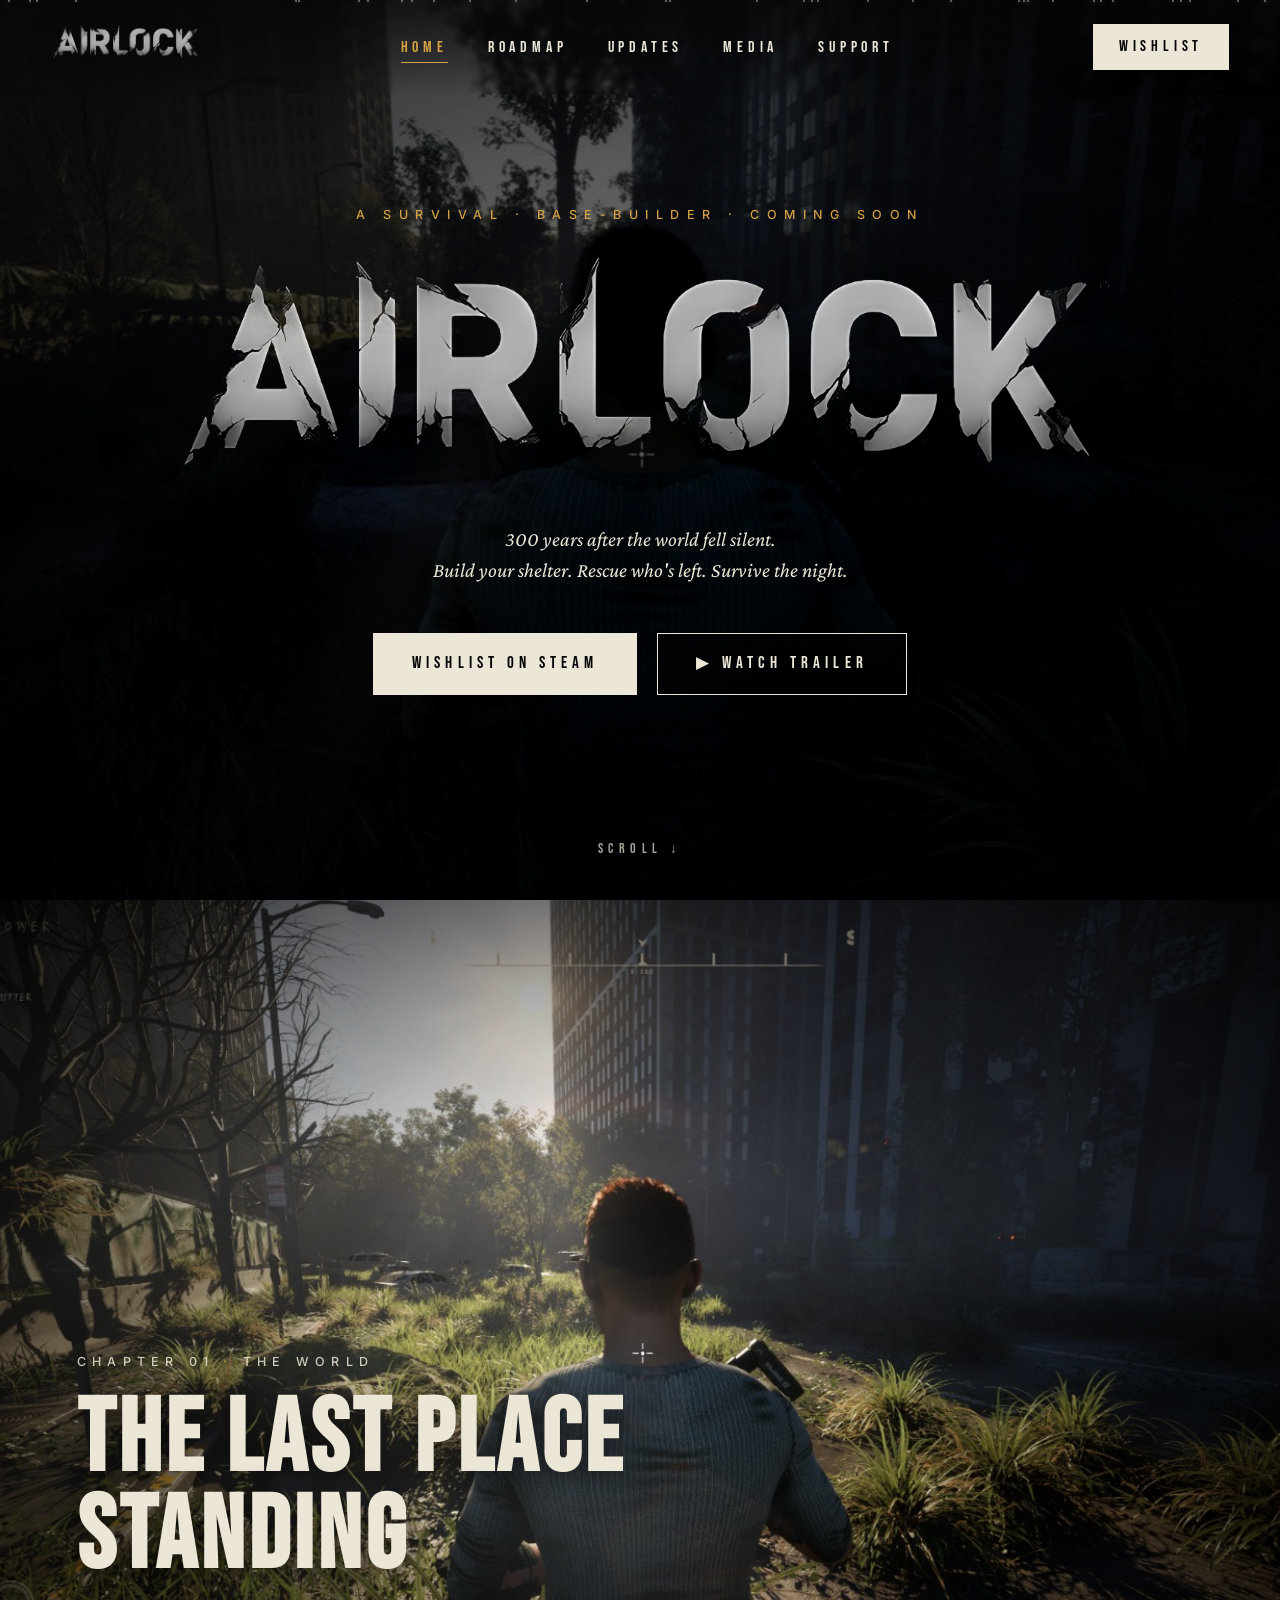
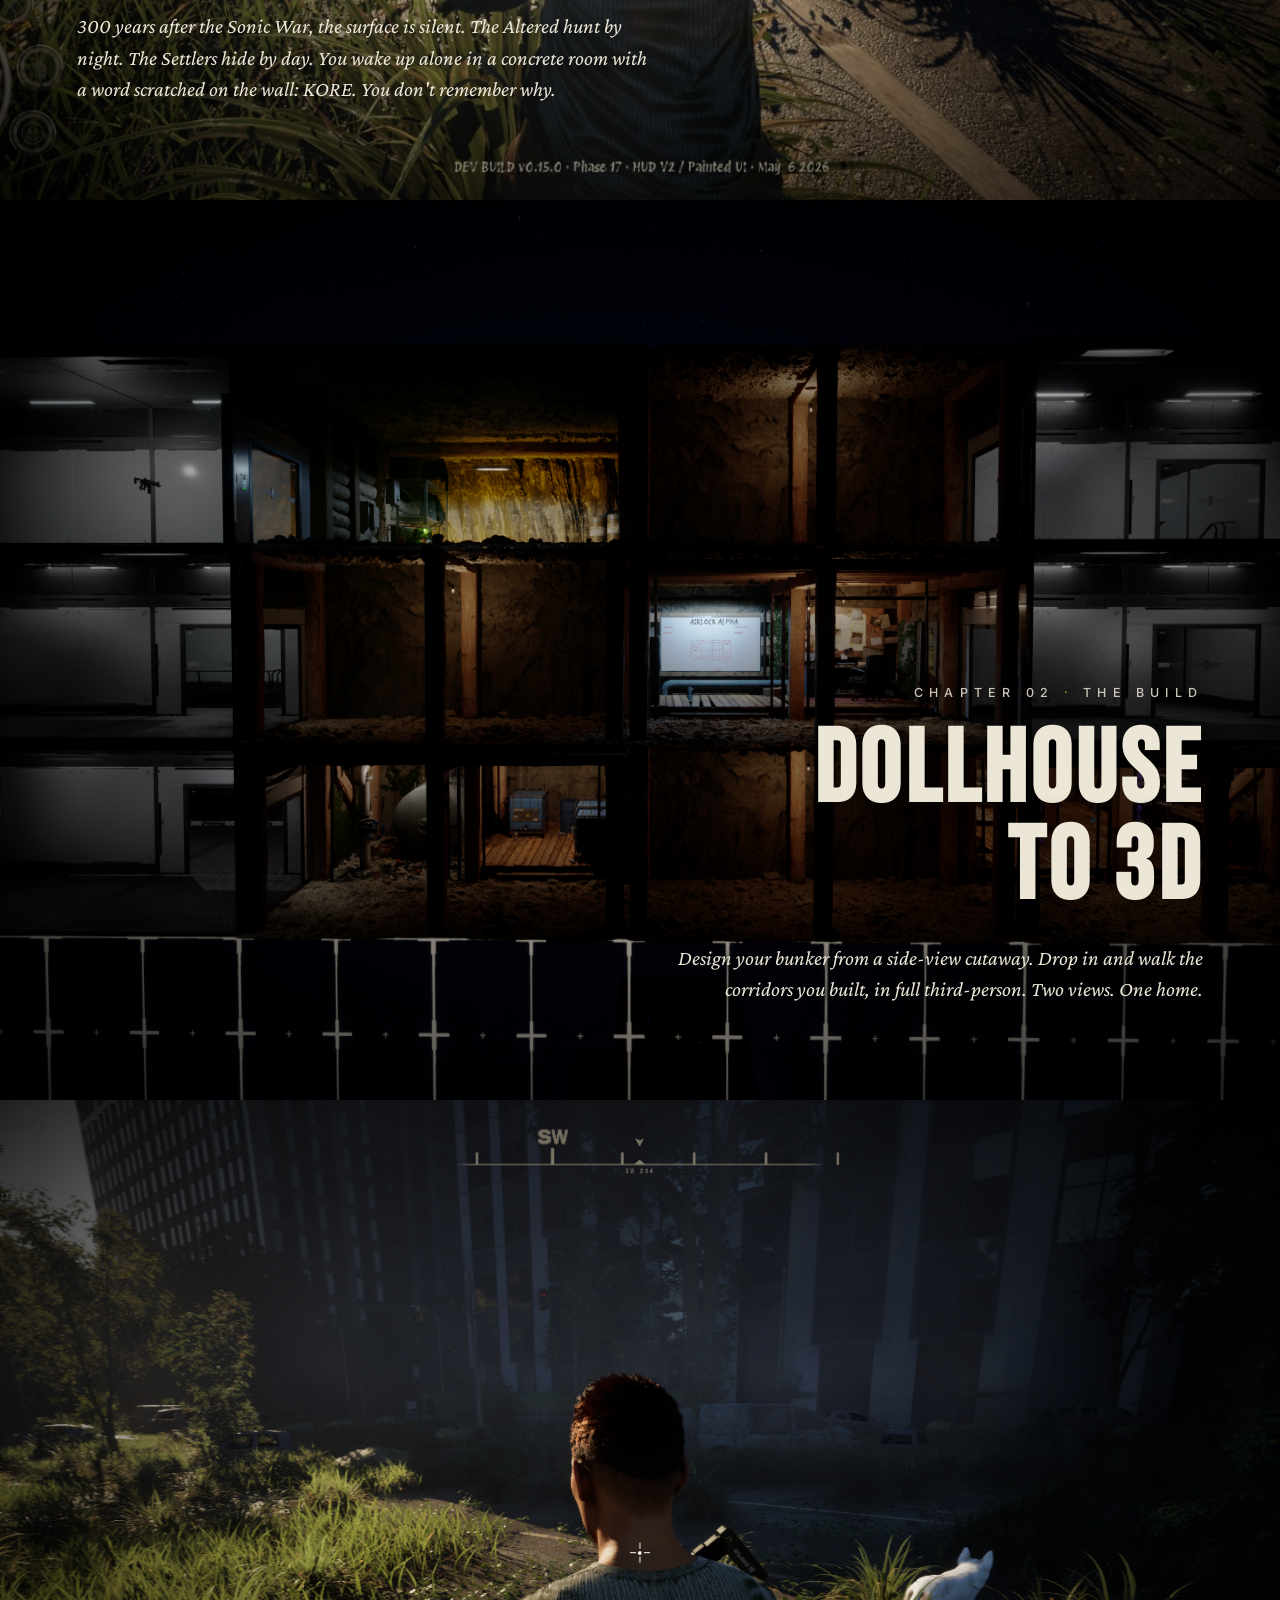
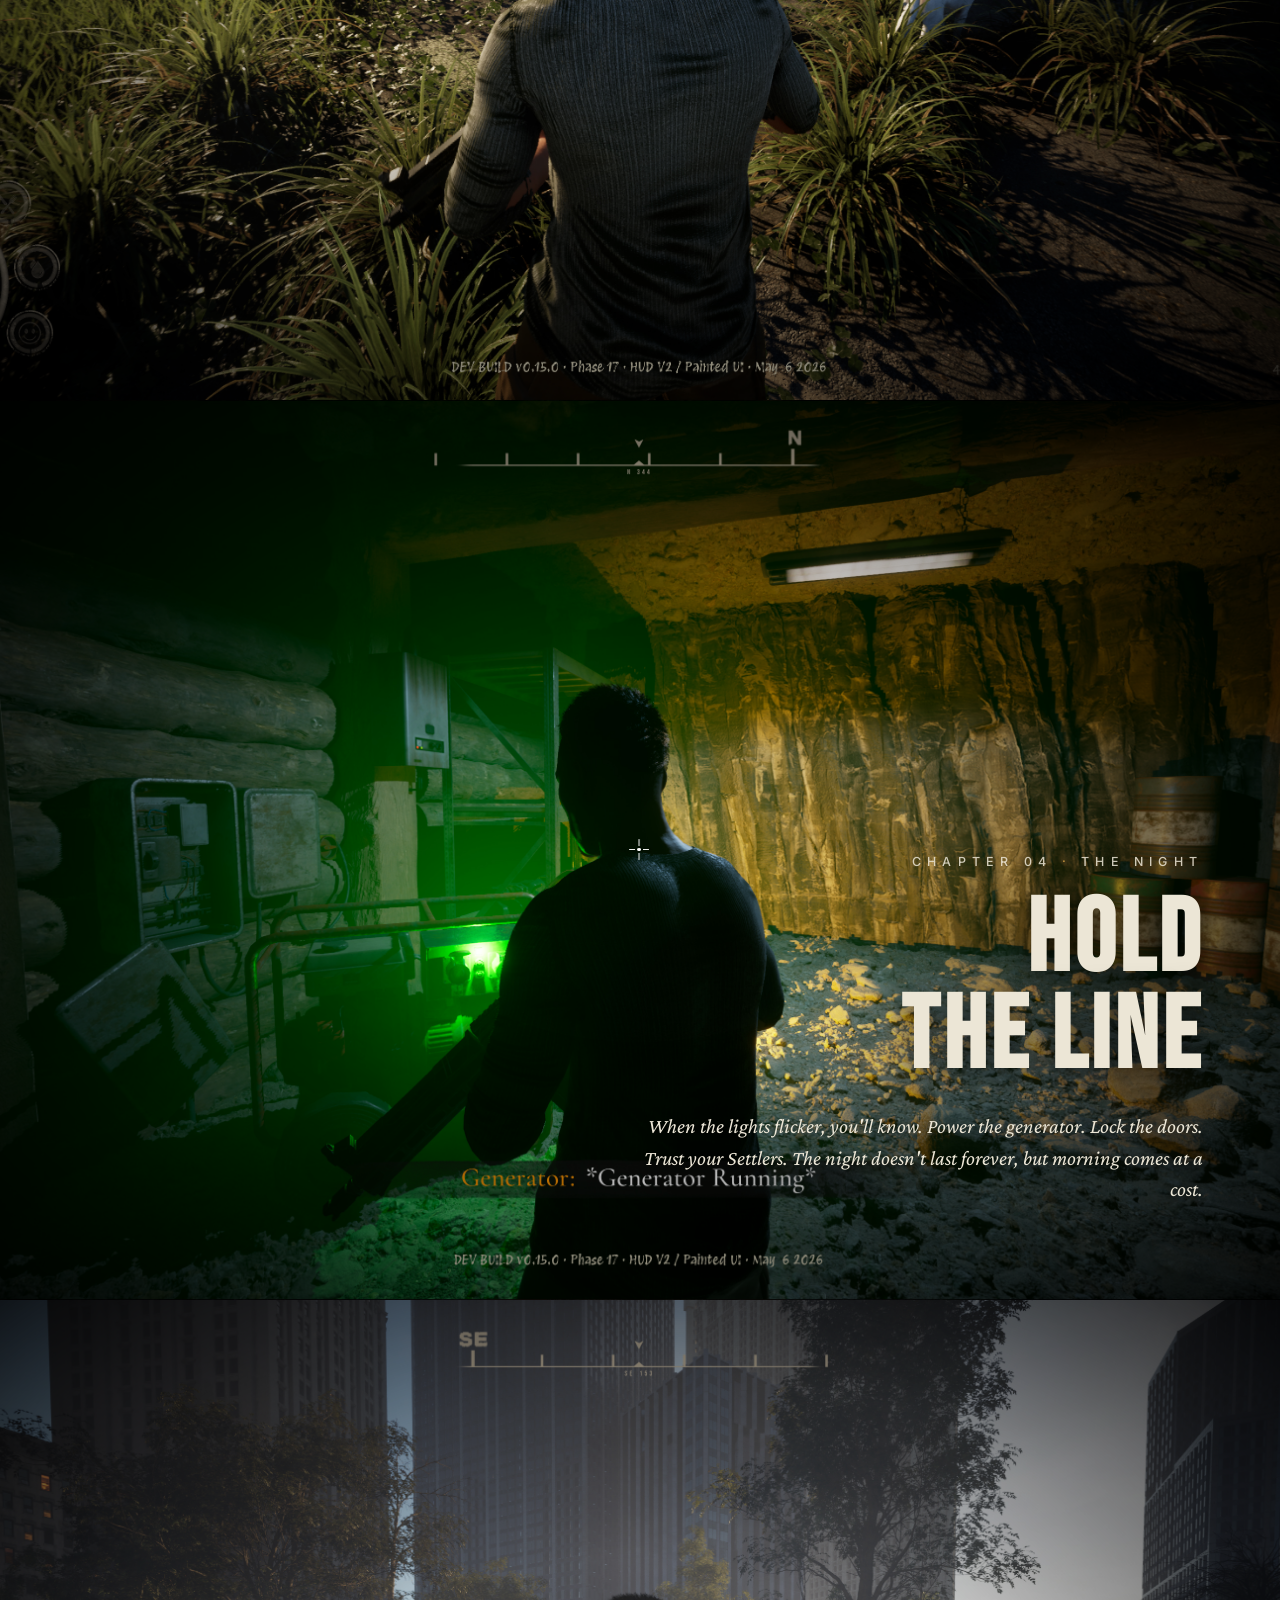
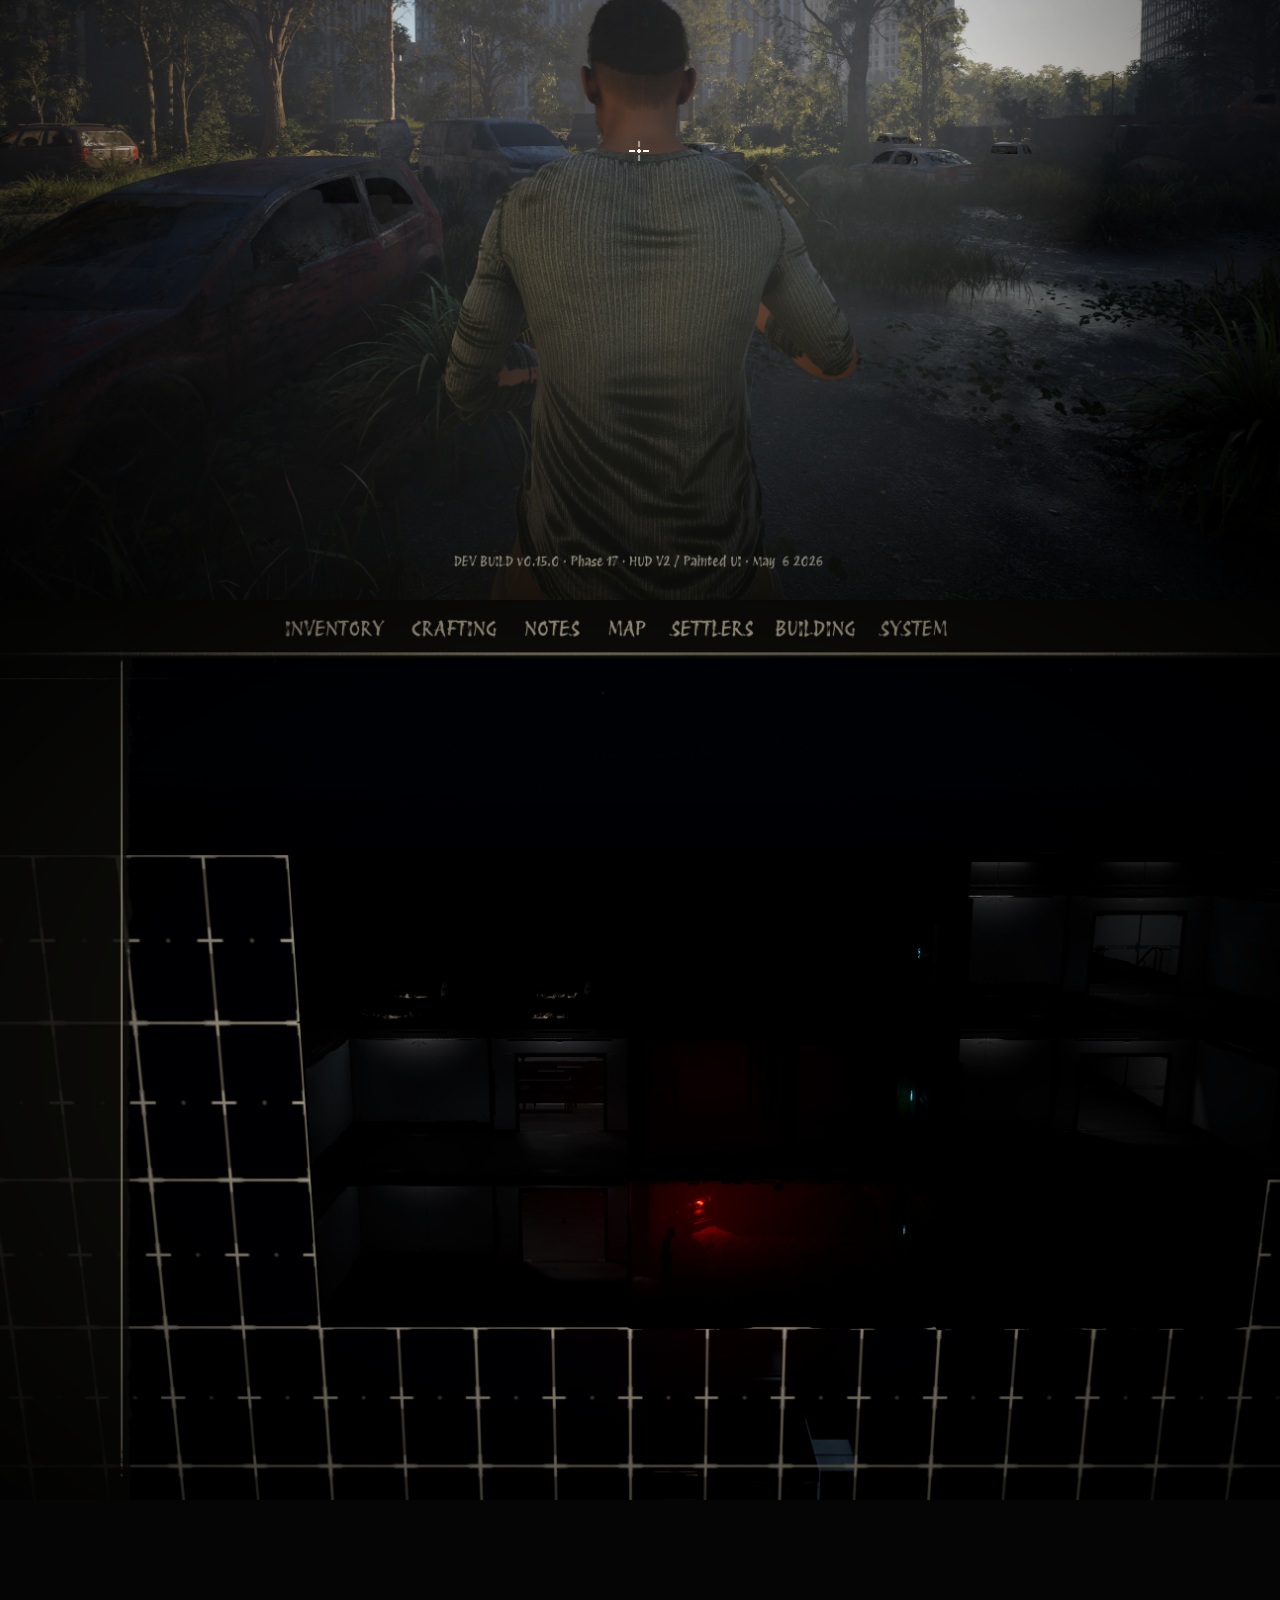
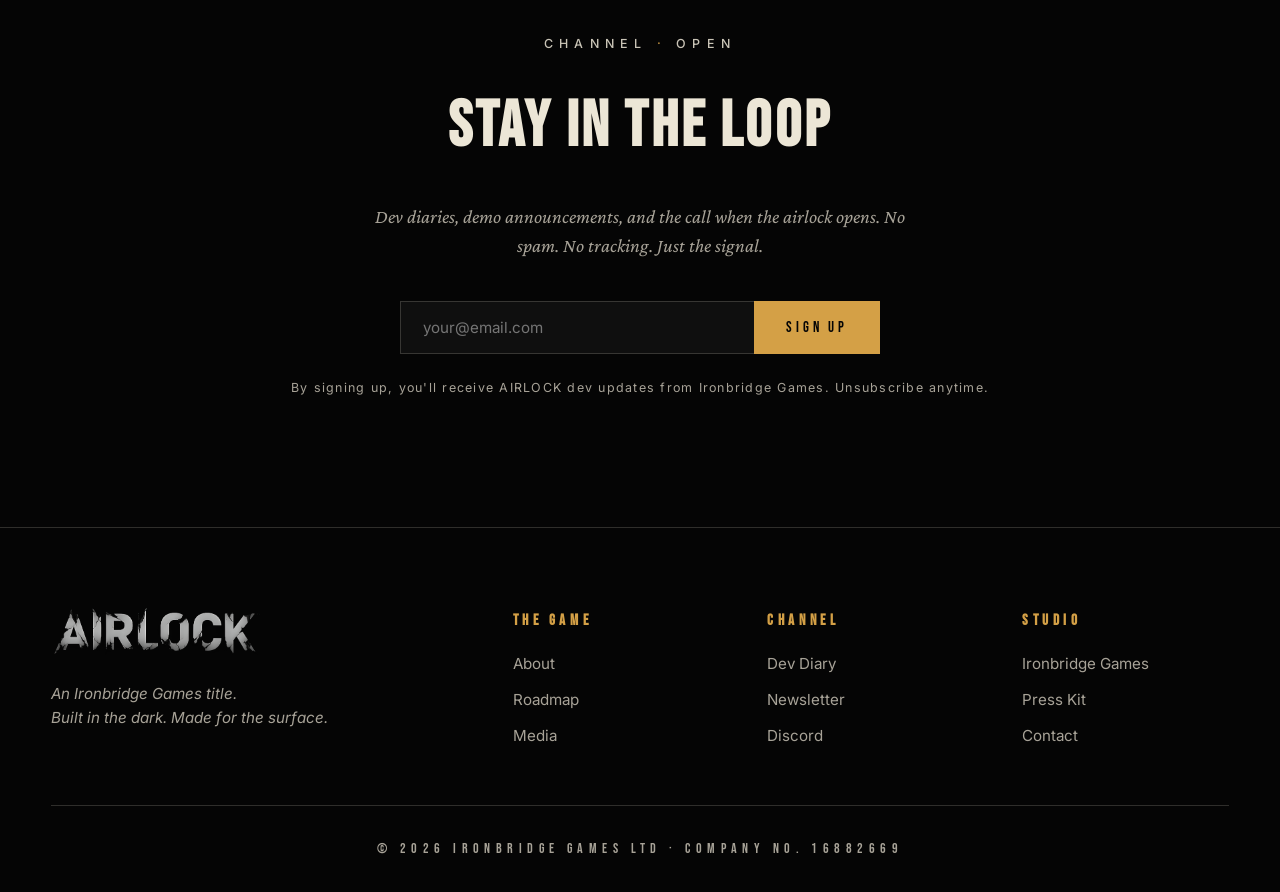
==== commit 24db6b89: "Comitting new site Updated Airlock Website, added more lore, added more Media." ====
--- a/index.html
+++ b/index.html
@@ -3,2745 +3,939 @@
 <head>
     <meta charset="UTF-8">
     <meta name="viewport" content="width=device-width, initial-scale=1.0">
-    <title>AIRLOCK - A post-apocalyptic survival base-builder by Ironbridge Games</title>
-    <link href="https://fonts.googleapis.com/css2?family=Bebas+Neue&family=Share+Tech+Mono&display=swap" rel="stylesheet">
+    <title>AIRLOCK · A post-apocalyptic survival base-builder</title>
+    <meta name="description" content="300 years after the world fell silent. Build your shelter underground, rescue who's left, survive the night. A survival base-builder by Ironbridge Games.">
+    <meta property="og:title" content="AIRLOCK">
+    <meta property="og:description" content="A post-apocalyptic survival base-builder. Coming Soon.">
+    <meta property="og:image" content="airlock_logo_front.png">
+    <meta property="og:type" content="website">
+    <link rel="preconnect" href="https://fonts.googleapis.com">
+    <link rel="preconnect" href="https://fonts.gstatic.com" crossorigin>
+    <link href="https://fonts.googleapis.com/css2?family=Bebas+Neue&family=Crimson+Pro:ital,wght@0,400;0,500;1,400&family=Inter:wght@300;400;500;600&display=swap" rel="stylesheet">
     <style>
-        /* ═══════════════════════════════════════════════════════════════
-           AIRLOCK WEBSITE - REDESIGN v3
-           Palette: Warm near-black + bone white, matches in-game HUD + Zoho form
-           No blues. No teals. No amber. Grounded survival HUD aesthetic.
-        ═══════════════════════════════════════════════════════════════ */
         :root {
-            /* ── Core palette - warm near-black + bone (matches Zoho form) ── */
-            --col-void:          #1a1a18;   /* page background - warm near-black */
-            --col-deep:          #0f0f0d;   /* darker warm black (footer etc) */
-            --col-panel:         #232321;   /* card / panel background */
-            --col-panel-raised:  #3a3a36;   /* slightly lighter panel */
-
-            /* Borders - none by default, only on hover */
-            --col-border:        transparent;
-            --col-border-bright: transparent;
-            --col-border-hover:  #c8c4b4;   /* hover border - bone */
-
-            /* Text */
-            --col-cream:         #c8c4b4;   /* primary text - bone (matches Zoho form border) */
-            --col-bone:          #a8a49a;   /* secondary text */
-            --col-parchment:     #7a7770;   /* muted / label text */
-            --col-dim:           #4a4944;   /* very muted */
-
-            /* Accent - neutral bone, no orange */
-            --col-amber:         #c8c4b4;   /* matches primary text - legacy var name */
-            --col-amber-hot:     #e8e4d8;   /* brighter bone */
-            --col-amber-dim:     #5a5954;   /* dim grey */
-            --col-amber-glow:    rgba(200,196,180,0.12);
-            --col-amber-glow-lg: rgba(200,196,180,0.22);
-
-            /* Buttons */
-            --col-btn-bg:        #3a3a36;
-            --col-btn-text:      #c8c4b4;
-            --col-btn-hover:     #4a4944;
-
-            /* Fonts */
-            --font-display: 'Bebas Neue', sans-serif;
-            --font-mono:    'Share Tech Mono', monospace;
-        }
-
-        *, *::before, *::after {
-            margin: 0;
-            padding: 0;
-            box-sizing: border-box;
-        }
-
+            --black: #050505;
+            --bg: #0A0A0A;
+            --bg-2: #141414;
+            --bone: #ECE6D6;
+            --bone-dim: rgba(236, 230, 214, 0.7);
+            --bone-faint: rgba(236, 230, 214, 0.18);
+            --accent: #D4A046;
+            --accent-bright: #E8B86C;
+            --crit: #C8463A;
+            --green: #6FB85C;
+            --classified: #8B2A2A;
+        }
+
+        * { box-sizing: border-box; margin: 0; padding: 0; }
         html { scroll-behavior: smooth; }
 
         body {
-            font-family: var(--font-mono);
-            color: var(--col-cream);
-            background-color: var(--col-void);
-            line-height: 1.7;
+            background: var(--black);
+            color: var(--bone);
+            font-family: 'Inter', system-ui, sans-serif;
+            font-size: 17px;
+            line-height: 1.65;
+            min-height: 100vh;
             overflow-x: hidden;
         }
 
-        /* Subtle grain overlay across the whole page for that aged/worn feel */
+        /* Subtle grain overlay */
         body::before {
             content: '';
             position: fixed;
             inset: 0;
             pointer-events: none;
-            z-index: 9999;
-            opacity: 0.025;
-            background-image: url("data:image/svg+xml,%3Csvg xmlns='http://www.w3.org/2000/svg' width='300' height='300'%3E%3Cfilter id='noise'%3E%3CfeTurbulence type='fractalNoise' baseFrequency='0.85' numOctaves='4' stitchTiles='stitch'/%3E%3C/filter%3E%3Crect width='300' height='300' filter='url(%23noise)' opacity='1'/%3E%3C/svg%3E");
-        }
-
-        /* ── SCROLLBAR ─────────────────────────────────────────────── */
-        ::-webkit-scrollbar { width: 5px; }
-        ::-webkit-scrollbar-track { background: var(--col-void); }
-        ::-webkit-scrollbar-thumb { background: var(--col-amber-dim); border-radius: 3px; }
-        ::-webkit-scrollbar-thumb:hover { background: var(--col-amber); }
-
-        /* ── NAVIGATION ────────────────────────────────────────────── */
+            opacity: 0.04;
+            mix-blend-mode: overlay;
+            background-image: url("data:image/svg+xml,%3Csvg viewBox='0 0 200 200' xmlns='http://www.w3.org/2000/svg'%3E%3Cfilter id='n'%3E%3CfeTurbulence type='fractalNoise' baseFrequency='0.85' numOctaves='3' /%3E%3C/filter%3E%3Crect width='100%25' height='100%25' filter='url(%23n)'/%3E%3C/svg%3E");
+            z-index: 200;
+        }
+
+        /* Drifting dust particles */
+        .dust {
+            position: fixed;
+            inset: 0;
+            pointer-events: none;
+            z-index: 198;
+            overflow: hidden;
+        }
+
+        .dust-particle {
+            position: absolute;
+            width: 2px;
+            height: 2px;
+            background: rgba(236, 230, 214, 0.5);
+            border-radius: 50%;
+            box-shadow: 0 0 4px rgba(236, 230, 214, 0.4);
+            animation: drift 18s linear infinite;
+        }
+
+        @keyframes drift {
+            0% { transform: translate(0, 100vh) scale(0); opacity: 0; }
+            10% { opacity: 0.7; transform: translate(0, 90vh) scale(1); }
+            90% { opacity: 0.5; }
+            100% { transform: translate(60px, -10vh) scale(0.8); opacity: 0; }
+        }
+
+        /* === NAV === */
         nav {
             position: fixed;
-            top: 0; left: 0; right: 0;
-            z-index: 1000;
-            background: rgba(42,39,33,0.97);
-            border-bottom: 1px solid rgba(200,196,180,0.15);
-            backdrop-filter: blur(12px);
-            -webkit-backdrop-filter: blur(12px);
-        }
-
-        .nav-container {
-            max-width: 100%;
-            margin: 0 auto;
-            padding: 0.9rem 4%;
-            display: flex;
-            justify-content: space-between;
-            align-items: center;
-        }
-
-        .nav-logo {
+            top: 0;
+            left: 0;
+            right: 0;
+            z-index: 95;
+            padding: 1.5rem 4%;
             display: flex;
             align-items: center;
+            justify-content: space-between;
+            background: linear-gradient(to bottom, rgba(5, 5, 5, 0.7), rgba(5, 5, 5, 0));
+            transition: all 0.4s ease;
+            backdrop-filter: blur(2px);
+        }
+
+        nav.scrolled {
+            background: rgba(5, 5, 5, 0.95);
+            padding: 0.9rem 4%;
+            backdrop-filter: blur(12px);
+            border-bottom: 1px solid var(--bone-faint);
         }
 
         .nav-logo img {
-            height: 26px;
-            opacity: 0.9;
-            filter: brightness(1.1) sepia(0.3);
-            transition: opacity 0.3s ease, filter 0.3s ease;
-        }
-
-        .nav-logo:hover img {
-            opacity: 1;
-            filter: brightness(1.2) sepia(0.1);
-        }
+            height: 36px;
+            filter: drop-shadow(0 4px 14px rgba(0, 0, 0, 0.85));
+            transition: transform 0.2s;
+        }
+
+        .nav-logo:hover img { transform: scale(1.04); }
 
         .nav-links {
             display: flex;
-            gap: 2.2rem;
+            gap: 2.5rem;
             list-style: none;
         }
 
         .nav-links a {
-            color: var(--col-bone);
+            color: var(--bone);
             text-decoration: none;
-            font-size: 0.72rem;
-            letter-spacing: 0.14em;
-            text-transform: uppercase;
-            transition: color 0.2s ease;
+            font-family: 'Bebas Neue', sans-serif;
+            font-size: 1rem;
+            letter-spacing: 0.3em;
+            text-transform: uppercase;
+            transition: color 0.2s;
             position: relative;
         }
 
         .nav-links a::after {
             content: '';
             position: absolute;
-            bottom: -3px; left: 0;
-            width: 0; height: 1px;
-            background: var(--col-amber);
-            transition: width 0.25s ease;
-        }
-
-        .nav-links a:hover { color: var(--col-amber); }
-        .nav-links a:hover::after { width: 100%; }
-
-        /* Active section highlight - set by scroll-spy JS */
+            bottom: -6px;
+            left: 50%;
+            right: 50%;
+            height: 1px;
+            background: var(--accent);
+            transition: left 0.25s, right 0.25s;
+        }
+
+        .nav-links a:hover { color: var(--accent); }
+        .nav-links a:hover::after { left: 0; right: 0; }
+
         .nav-links a.active {
-            color: var(--col-cream);
-            font-weight: 700;
-            letter-spacing: 0.16em;
-        }
-        .nav-links a.active::after { width: 100%; }
-
-        .nav-controls {
+            color: var(--accent);
+        }
+
+        .nav-links a.active::after {
+            left: 0; right: 0;
+        }
+
+        .nav-cta {
+            font-family: 'Bebas Neue', sans-serif;
+            font-size: 1rem;
+            letter-spacing: 0.3em;
+            text-transform: uppercase;
+            color: var(--black);
+            background: var(--bone);
+            padding: 0.6rem 1.6rem;
+            text-decoration: none;
+            transition: all 0.2s;
+        }
+
+        .nav-cta:hover {
+            background: var(--accent);
+            color: var(--black);
+            transform: translateY(-2px);
+        }
+
+        /* Mobile menu toggle */
+        .nav-toggle {
+            display: none;
+            background: none;
+            border: none;
+            color: var(--bone);
+            font-size: 1.5rem;
+            cursor: pointer;
+            padding: 0;
+        }
+
+        /* === CHAPTER (full-bleed scroll) === */
+        .chapter {
+            min-height: 100vh;
             display: flex;
-            gap: 1rem;
+            position: relative;
+            overflow: hidden;
+        }
+
+        .chapter-bg {
+            position: absolute;
+            inset: 0;
+            background-position: center;
+            background-size: cover;
+            transition: transform 1.8s ease;
+            z-index: 0;
+        }
+
+        .chapter:hover .chapter-bg { transform: scale(1.03); }
+
+        .chapter-vignette {
+            position: absolute;
+            inset: 0;
+            background: radial-gradient(ellipse at center, transparent 30%, rgba(0, 0, 0, 0.85) 100%);
+            z-index: 1;
+        }
+
+        .chapter-content {
+            position: relative;
+            z-index: 2;
+            padding: 8rem 6% 4rem;
+            display: flex;
+            flex-direction: column;
+            justify-content: flex-end;
+            width: 100%;
+        }
+
+        .chapter-content.center {
+            justify-content: center;
             align-items: center;
-        }
-
-        .music-controls {
+            text-align: center;
+        }
+
+        .chapter-content.right {
+            align-items: flex-end;
+            text-align: right;
+        }
+
+        .chapter-meta {
+            font-family: 'Inter', sans-serif;
+            font-weight: 500;
+            font-size: 0.78rem;
+            color: var(--bone);
+            letter-spacing: 0.5em;
+            text-transform: uppercase;
+            margin-bottom: 1.2rem;
+            opacity: 0.85;
+        }
+
+        .chapter-meta span { color: var(--accent); }
+
+        h2.chapter-title {
+            font-family: 'Bebas Neue', sans-serif;
+            font-size: clamp(3.5rem, 8vw, 7rem);
+            letter-spacing: 0.04em;
+            line-height: 0.95;
+            color: var(--bone);
+            margin-bottom: 1.5rem;
+            text-transform: uppercase;
+            text-shadow: 0 6px 30px rgba(0, 0, 0, 0.7);
+        }
+
+        .chapter-body {
+            font-family: 'Crimson Pro', serif;
+            font-style: italic;
+            font-size: 1.3rem;
+            color: var(--bone);
+            max-width: 580px;
+            line-height: 1.5;
+            text-shadow: 0 2px 14px rgba(0, 0, 0, 0.85);
+            margin-bottom: 2rem;
+        }
+
+        .chapter-content.center .chapter-body { margin-left: auto; margin-right: auto; }
+
+        /* === HERO === */
+        .hero {
+            min-height: 100vh;
+            position: relative;
+            overflow: hidden;
             display: flex;
             align-items: center;
-            gap: 8px;
-        }
-
-        .music-toggle {
-            background: none;
-            border: 1px solid rgba(178,179,178,0.3);
-            color: var(--col-parchment);
-            padding: 0.4rem 0.85rem;
-            cursor: pointer;
-            font-family: var(--font-mono);
-            font-size: 0.68rem;
-            letter-spacing: 0.12em;
-            text-transform: uppercase;
-            transition: all 0.25s ease;
-            white-space: nowrap;
-        }
-
-        .music-toggle:hover {
-            border-color: var(--col-amber);
-            color: var(--col-amber);
-        }
-
-        .music-toggle.playing {
-            border-color: var(--col-amber);
-            color: var(--col-amber);
-        }
-
-        .vol-slider {
-            -webkit-appearance: none;
-            appearance: none;
-            width: 72px;
-            height: 3px;
-            background: linear-gradient(to right, var(--col-amber) var(--vol, 65%), var(--col-border-bright) var(--vol, 65%));
-            outline: none;
-            opacity: 0;
-            pointer-events: none;
-            transition: opacity 0.3s ease;
-            cursor: pointer;
-        }
-
-        .vol-slider.visible {
-            opacity: 1;
-            pointer-events: auto;
-        }
-
-        .vol-slider::-webkit-slider-thumb {
-            -webkit-appearance: none;
-            width: 10px; height: 10px;
-            border-radius: 50%;
-            background: var(--col-amber);
-            cursor: pointer;
-        }
-
-        .menu-toggle {
-            display: none;
-            background: none;
-            border: 1px solid rgba(178,179,178,0.3);
-            color: var(--col-cream);
-            font-size: 1.1rem;
-            padding: 0.35rem 0.65rem;
-            cursor: pointer;
-        }
-
-        /* ── HERO SECTION ──────────────────────────────────────────── */
-        .hero {
-            position: relative;
-            height: 100vh;
-            min-height: 580px;
-            display: flex;
-            flex-direction: column;
-            align-items: center;
             justify-content: center;
-            overflow: hidden;
-            background: var(--col-void);
+            background: var(--black);
         }
 
         .hero-bg {
             position: absolute;
-            inset: 0;
-            background-image: url('city_bg_airlockPressAnyKey.jpg');
-            background-size: cover;
-            background-position: center center;
-            opacity: 0.55;
+            inset: -10%;
+            background: url('screenshots/airlock_world_01.jpg') center/cover;
+            filter: contrast(1.05) saturate(1.05);
+            opacity: 0.65;
             z-index: 0;
-        }
-
-        /* Vignette overlay */
-        .hero::before {
+            transition: transform 0.1s linear;
+            will-change: transform;
+        }
+
+        .hero::after {
             content: '';
             position: absolute;
             inset: 0;
-            background: radial-gradient(ellipse at center, transparent 30%, rgba(9,8,11,0.75) 100%);
+            background:
+                radial-gradient(ellipse at center, transparent 25%, rgba(0, 0, 0, 0.6) 80%),
+                linear-gradient(180deg, rgba(0, 0, 0, 0.2) 0%, rgba(0, 0, 0, 0.5) 100%);
             z-index: 1;
-            pointer-events: none;
-        }
-
-        /* Bottom fade into page */
-        .hero::after {
-            content: '';
+        }
+
+        .hero-content {
+            position: relative;
+            z-index: 2;
+            max-width: 2400px;
+            width: 100%;
+            text-align: center;
+            padding: 0 4%;
+            opacity: 0;
+            animation: heroFade 1.8s ease 0.4s forwards;
+        }
+
+        @keyframes heroFade { to { opacity: 1; } }
+
+        .hero-meta {
+            font-family: 'Inter', sans-serif;
+            font-weight: 500;
+            font-size: 0.78rem;
+            color: var(--accent);
+            letter-spacing: 0.6em;
+            text-transform: uppercase;
+            margin-bottom: 2rem;
+        }
+
+        .hero-logo {
+            max-width: 1100px;
+            width: 80%;
+            height: auto;
+            margin-bottom: 2rem;
+            filter: drop-shadow(0 12px 50px rgba(0, 0, 0, 0.85));
+        }
+
+        .hero-tagline {
+            font-family: 'Crimson Pro', serif;
+            font-style: italic;
+            font-size: clamp(1.2rem, 1.6vw, 1.5rem);
+            color: var(--bone);
+            max-width: 720px;
+            margin: 0 auto 3rem;
+            line-height: 1.5;
+            text-shadow: 0 2px 14px rgba(0, 0, 0, 0.85);
+        }
+
+        .hero-ctas {
+            display: flex;
+            gap: 1.2rem;
+            justify-content: center;
+            flex-wrap: wrap;
+        }
+
+        .btn {
+            font-family: 'Bebas Neue', sans-serif;
+            font-size: 1.05rem;
+            letter-spacing: 0.3em;
+            text-transform: uppercase;
+            padding: 1rem 2.4rem;
+            text-decoration: none;
+            display: inline-block;
+            transition: all 0.25s;
+            cursor: pointer;
+            border: 1px solid transparent;
+        }
+
+        .btn-primary {
+            background: var(--bone);
+            color: var(--black);
+        }
+
+        .btn-primary:hover {
+            background: var(--accent);
+            transform: translateY(-3px);
+            box-shadow: 0 12px 40px rgba(212, 160, 70, 0.35);
+        }
+
+        .btn-ghost {
+            background: rgba(0, 0, 0, 0.4);
+            color: var(--bone);
+            border-color: var(--bone);
+            backdrop-filter: blur(4px);
+        }
+
+        .btn-ghost:hover {
+            background: var(--bone);
+            color: var(--black);
+        }
+
+        /* Scroll cue */
+        .scroll-cue {
             position: absolute;
-            bottom: 0; left: 0; right: 0;
-            height: 160px;
-            background: linear-gradient(to bottom, transparent, var(--col-void));
+            bottom: 2.5rem;
+            left: 50%;
+            transform: translateX(-50%);
             z-index: 3;
-            pointer-events: none;
-        }
-
-        .hero-canvas {
-            position: absolute;
-            inset: 0;
-            width: 100%; height: 100%;
-            z-index: 2;
-            pointer-events: none;
-        }
-
-        .hero-logo {
-            position: absolute;
-            inset: 0;
-            width: 100%;
-            height: 100%;
-            object-fit: cover;
-            object-position: center center;
-            z-index: 4;
-            opacity: 0.9;
-        }
-
-        .hero-content {
-            position: absolute;
-            top: 62%;
-            left: 0; right: 0;
-            z-index: 5;
-            text-align: center;
-        }
-
-        .hero-tagline {
-            font-family: var(--font-mono);
-            font-size: 0.82rem;
-            letter-spacing: 0.18em;
-            text-transform: uppercase;
-            color: var(--col-bone);
-            padding: 0 2rem;
-        }
-
-        .hero-footer {
-            position: absolute;
-            bottom: 3rem;
-            z-index: 4;
-            opacity: 0.5;
-            filter: sepia(0.4) brightness(0.9);
-            transition: opacity 0.3s;
-        }
-
-        .hero-footer:hover { opacity: 0.75; }
-
-        .hero-footer img { height: 180px; }
-
-        /* ── SECTION BASE ──────────────────────────────────────────── */
-        section {
-            padding: 6rem 5%;
-            width: 100%;
-            margin-left: auto;
-            margin-right: auto;
-        }
-
-        .section-title {
-            font-family: var(--font-display);
-            font-size: 3.2rem;
-            letter-spacing: 0.08em;
-            color: var(--col-cream);
-            text-align: center;
-            margin-bottom: 0.4rem;
-        }
-
-        .section-title::after {
-            content: '';
-            display: block;
-            width: 50px;
-            height: 2px;
-            background: var(--col-amber);
-            margin: 0.5rem auto 2.8rem;
-        }
-
-        /* ── FADE-IN ───────────────────────────────────────────────── */
-        .fade-in {
+            font-family: 'Bebas Neue', sans-serif;
+            font-size: 0.85rem;
+            color: var(--bone);
+            letter-spacing: 0.4em;
+            text-transform: uppercase;
+            opacity: 0.7;
+            animation: bounce 2.5s ease infinite;
+        }
+
+        @keyframes bounce {
+            0%, 100% { transform: translateX(-50%) translateY(0); }
+            50% { transform: translateX(-50%) translateY(-8px); }
+        }
+
+        .reveal {
             opacity: 0;
-            transform: translateY(16px);
-            transition: opacity 0.6s ease, transform 0.6s ease;
-        }
-
-        .fade-in.visible {
+            transform: translateY(30px);
+            transition: opacity 1s ease, transform 1s ease;
+        }
+
+        .reveal.visible {
             opacity: 1;
             transform: translateY(0);
         }
 
-        /* ── ABOUT SECTION ─────────────────────────────────────────── */
-        #about {
+        /* === CHAPTER VARIANTS === */
+        .ch-about-bg { background-image: url('screenshots/airlock_world_02.jpg'); }
+        .ch-build-bg { background-image: url('screenshots/Airlock_UnderWorld_DollhouseView.jpeg'); }
+        .ch-rescue-bg { background-image: url('screenshots/airlock_world_03.jpg'); }
+        .ch-survive-bg { background-image: url('screenshots/airlock_underworld_04.jpg'); }
+        .ch-roadmap-bg { background-image: url('screenshots/airlock_world_06.jpg'); }
+        .ch-diary-bg { background-image: url('screenshots/airlock_underworld_02.jpg'); }
+
+        /* === ROADMAP TEASER (with classified/declassified stamps) === */
+        .roadmap-teaser {
             display: flex;
-            flex-direction: column;
-            align-items: center;
-        }
-
-        .about-intro {
-            color: var(--col-bone);
-            font-size: 0.9rem;
-            line-height: 1.85;
-            max-width: 1100px;
+            justify-content: center;
+            gap: 0.8rem;
+            margin: 2rem auto 3rem;
+            flex-wrap: wrap;
+            max-width: 1000px;
+        }
+
+        .stage {
+            position: relative;
+            padding: 1.4rem 1.6rem 1.2rem;
+            background: rgba(0, 0, 0, 0.65);
+            border: 1px solid var(--bone-faint);
+            backdrop-filter: blur(6px);
+            min-width: 130px;
             text-align: center;
-            margin: 0 auto 1rem;
-        }
-
-        .about-intro strong {
-            color: var(--col-cream);
-            letter-spacing: 0.04em;
-        }
-
-        /* Two-column pitch layout */
-        .about-pitch {
+            transition: all 0.3s;
+        }
+
+        .stage::before {
+            content: attr(data-stamp);
+            position: absolute;
+            top: -10px;
+            left: 50%;
+            transform: translateX(-50%) rotate(-3deg);
+            font-family: 'Bebas Neue', sans-serif;
+            font-size: 0.62rem;
+            letter-spacing: 0.2em;
+            padding: 0.18rem 0.5rem;
+            border: 1.5px solid var(--classified);
+            color: var(--classified);
+            background: var(--bg);
+            white-space: nowrap;
+        }
+
+        .stage.completed {
+            background: rgba(111, 184, 92, 0.15);
+            border-color: var(--green);
+        }
+
+        .stage.completed::before {
+            border-color: var(--green);
+            color: var(--green);
+        }
+
+        .stage.current {
+            background: var(--accent);
+            border-color: var(--accent);
+            transform: scale(1.06);
+            box-shadow: 0 6px 24px rgba(212, 160, 70, 0.5);
+        }
+
+        .stage.current::before {
+            border-color: var(--accent);
+            color: var(--black);
+            background: var(--accent-bright);
+        }
+
+        .stage.current * { color: var(--black) !important; }
+
+        .stage-num {
+            font-family: 'Inter', sans-serif;
+            font-weight: 500;
+            font-size: 0.7rem;
+            color: var(--accent);
+            letter-spacing: 0.2em;
+            margin-bottom: 0.3rem;
+        }
+
+        .stage-name {
+            font-family: 'Bebas Neue', sans-serif;
+            font-size: 0.95rem;
+            letter-spacing: 0.08em;
+            color: var(--bone);
+            text-transform: uppercase;
+        }
+
+        /* === DIARY TEASER === */
+        .diary-pair {
             display: grid;
             grid-template-columns: 1fr 1fr;
-            gap: 4rem;
-            margin: 2rem 0 3rem;
-        }
-
-        .about-pitch-col {}
-
-        .about-pitch-heading {
-            font-family: var(--font-display);
-            font-size: 2rem;
-            letter-spacing: 0.08em;
-            color: var(--col-cream);
-            margin-bottom: 1.4rem;
+            gap: 2.5rem;
+            max-width: 900px;
+            margin: 2rem auto 0;
+            text-align: left;
+        }
+
+        .diary-card {
+            background: rgba(0, 0, 0, 0.65);
+            backdrop-filter: blur(8px);
+            border-left: 2px solid var(--accent);
+            padding: 2rem;
+            transition: all 0.3s;
+        }
+
+        .diary-card:hover {
+            border-left-color: var(--green);
+            transform: translateX(6px);
+            background: rgba(0, 0, 0, 0.8);
+        }
+
+        .diary-date {
+            font-family: 'Inter', sans-serif;
+            font-weight: 500;
+            font-size: 0.78rem;
+            color: var(--accent);
+            letter-spacing: 0.3em;
+            text-transform: uppercase;
+            margin-bottom: 0.8rem;
+        }
+
+        .diary-card h4 {
+            font-family: 'Bebas Neue', sans-serif;
+            font-size: 1.4rem;
+            color: var(--bone);
             line-height: 1.2;
-            text-align: center;
-        }
-
-        .about-pitch-body {
-            color: var(--col-bone);
-            font-size: 1rem;
-            line-height: 1.9;
-        }
-
-        .about-pitch-body p { margin-bottom: 1.1rem; }
-        .about-pitch-body p:last-child { margin-bottom: 0; }
-        .about-pitch-body strong { color: var(--col-cream); }
-
-        .pillars {
-            width: 100%;
-            max-width: 100%;
-            display: grid;
-            grid-template-columns: repeat(4, 1fr);
-            gap: 1.5rem;
-            margin: 2.5rem auto 0;
-        }
-
-        /* Featured card spans 2 of 4 columns */
-        .pillar-featured {
-            grid-column: span 2;
-            display: flex;
-            background: var(--col-panel);
-            border: 1px solid transparent;
-            overflow: hidden;
-            position: relative;
-            transition: border-color 0.2s ease;
-            clip-path: polygon(
-                0% 0%, 100% 0%, 100% calc(100% - 6px),
-                97% 100%, 93% calc(100% - 4px), 88% 100%,
-                84% calc(100% - 6px), 79% 100%, 74% calc(100% - 3px),
-                68% 100%, 62% calc(100% - 5px), 56% 100%,
-                50% calc(100% - 4px), 44% 100%, 38% calc(100% - 6px),
-                32% 100%, 26% calc(100% - 3px), 20% 100%,
-                15% calc(100% - 5px), 9% 100%, 4% calc(100% - 4px),
-                0% 100%
-            );
-        }
-
-        .pillar-featured:hover {
-            border-color: var(--col-border-hover);
-        }
-
-        /* Flipped variant - text left, image right */
-        .pillar-featured--flip {
-            flex-direction: row-reverse;
-        }
-
-        .pillar-featured::after {
-            content: '';
-            position: absolute;
-            top: 0; left: 0; right: 0;
-            height: 100%;
-            background: linear-gradient(135deg, rgba(255,255,255,0.02) 0%, transparent 60%);
-            pointer-events: none;
-        }
-
-        .pillar-featured-img {
-            flex: 0 0 65%;
-            max-width: 65%;
-            overflow: hidden;
-            margin: 0;
-            padding: 0;
-            line-height: 0;
-        }
-
-        .pillar-featured-img img {
-            width: 100%;
-            height: 100%;
-            object-fit: cover;
-            display: block;
-            margin: 0;
-            padding: 0;
-            filter: sepia(0.15) contrast(1.05);
-            transition: filter 0.4s ease;
-        }
-
-        .pillar-featured:hover .pillar-featured-img img {
-            filter: sepia(0.05) contrast(1.1) brightness(1.05);
-        }
-
-        .pillar-featured-content {
-            flex: 1;
-            padding: 1.2rem 1.4rem 1.4rem;
-            display: flex;
-            flex-direction: column;
-            justify-content: center;
-            position: relative;
-            z-index: 1;
-        }
-
-        .pillar-featured-label {
-            font-size: 0.6rem;
-            letter-spacing: 0.22em;
-            color: var(--col-amber);
-            text-transform: uppercase;
-            margin-bottom: 0.5rem;
-        }
-
-        .pillar-featured-title {
-            font-family: var(--font-display);
-            font-size: 2.4rem;
-            letter-spacing: 0.1em;
-            color: var(--col-cream);
-            line-height: 1;
-            margin-bottom: 0.6rem;
-        }
-
-        .pillar-featured-text {
-            color: var(--col-bone);
-            font-size: 0.78rem;
-            line-height: 1.75;
-            margin-bottom: 0.6rem;
-        }
-
-        .pillar-featured-text:last-child {
-            margin-bottom: 0;
-        }
-
-        /* Three pillar cards */
-        .pillar-card {
-            background: var(--col-panel);
-            border: 1px solid transparent;
-            padding: 2rem 1.75rem;
-            transition: border-color 0.2s ease, transform 0.2s ease;
-            position: relative;
-        }
-
-        .pillar-card:hover {
-            border-color: var(--col-border-hover);
-            transform: translateY(-2px);
-        }
-
-        .pillar-title {
-            font-family: var(--font-display);
-            font-size: 1.8rem;
-            letter-spacing: 0.1em;
-            color: var(--col-cream);
-            margin-bottom: 0.75rem;
-        }
-
-        .pillar-text {
-            color: var(--col-bone);
-            font-size: 0.8rem;
-            line-height: 1.8;
-        }
-
-        /* ── STORY SECTION ─────────────────────────────────────────── */
-        #story {
-            max-width: 100%;
-            margin-left: auto;
-            margin-right: auto;
-            text-align: center;
-            padding-top: 3rem;
-        }
-
-        .story-text {
-            color: var(--col-bone);
-            font-size: 0.88rem;
-            line-height: 1.9;
-            margin-bottom: 1.4rem;
-            max-width: 1100px;
-            margin-left: auto;
-            margin-right: auto;
-        }
-
-        .story-quote {
-            margin: 2.5rem auto;
-            max-width: 1100px;
-            background: var(--col-panel);
-            border: 1px solid transparent;
-            border-left: 3px solid var(--col-border-hover);
-            padding: 1.8rem 2.2rem 1.8rem 2rem;
-            text-align: left;
-            position: relative;
-            /* Torn top edge */
-            clip-path: polygon(
-                0% 4px, 2% 0%, 5% 3px, 9% 0%, 14% 4px, 19% 1px,
-                25% 4px, 32% 0%, 38% 3px, 45% 0%, 52% 4px, 59% 1px,
-                66% 3px, 73% 0%, 80% 4px, 87% 1px, 93% 3px, 97% 0%,
-                100% 3px, 100% 100%, 0% 100%
-            );
-        }
-
-        .story-quote::before {
-            content: '\201C';
-            font-family: var(--font-display);
-            font-size: 7rem;
-            color: var(--col-amber);
-            opacity: 0.12;
-            position: absolute;
-            top: -0.5rem; left: 1rem;
-            line-height: 1;
-            pointer-events: none;
-        }
-
-        .story-quote p {
-            color: var(--col-cream);
-            font-size: 0.88rem;
-            line-height: 1.85;
-            font-style: italic;
-            position: relative;
-            z-index: 1;
-        }
-
-        .attribution {
-            color: var(--col-amber);
-            font-size: 0.68rem;
-            letter-spacing: 0.16em;
-            text-transform: uppercase;
-            margin-top: 0.8rem;
-        }
-
-        /* ── WORLD SECTION ─────────────────────────────────────────── */
-        .world-grid {
-            display: grid;
-            grid-template-columns: repeat(2, 1fr);
-            gap: 1.5rem;
-            margin-bottom: 3.5rem;
-        }
-
-        .world-region {
-            background: var(--col-panel);
-            border: 1px solid transparent;
-            padding: 2rem 1.75rem;
-            transition: border-color 0.2s ease;
-        }
-
-        .world-region:hover { border-color: var(--col-border-hover); }
-
-        .world-region h3 {
-            font-family: var(--font-display);
-            font-size: 1.6rem;
-            letter-spacing: 0.1em;
-            color: var(--col-cream);
-            margin-bottom: 0.75rem;
-        }
-
-        .world-region p {
-            color: var(--col-bone);
-            font-size: 0.82rem;
-            line-height: 1.75;
-        }
-
-        .enemies {
-            display: grid;
-            grid-template-columns: repeat(3, 1fr);
-            gap: 1.5rem;
-        }
-
-        .enemy-tier {
-            background: var(--col-panel);
-            border: 1px solid transparent;
-            padding: 1.75rem;
+            margin-bottom: 0.8rem;
+            text-transform: uppercase;
+            letter-spacing: 0.05em;
+        }
+
+        .diary-card p {
+            color: var(--bone-dim);
+            font-size: 0.95rem;
+            line-height: 1.6;
+        }
+
+        /* === NEWSLETTER === */
+        .newsletter-section {
+            padding: 8rem 4%;
+            background: var(--black);
             text-align: center;
             position: relative;
-            overflow: hidden;
-            transition: border-color 0.2s ease;
-        }
-
-        .enemy-tier:hover { border-color: var(--col-border-hover); }
-
-        .enemy-name {
-            font-family: var(--font-display);
-            font-size: 1.4rem;
-            letter-spacing: 0.12em;
-            color: var(--col-amber);
-            margin-bottom: 0.6rem;
-        }
-
-        .enemy-desc {
-            color: var(--col-bone);
-            font-size: 0.8rem;
-            line-height: 1.7;
-        }
-
-        /* ── FEATURES SECTION ──────────────────────────────────────── */
-        .features-grid {
+        }
+
+        .newsletter-inner {
+            max-width: 700px;
+            margin: 0 auto;
+        }
+
+        .newsletter-section .chapter-meta { justify-content: center; }
+        .newsletter-section h2 {
+            font-family: 'Bebas Neue', sans-serif;
+            font-size: clamp(2.5rem, 5vw, 4rem);
+            color: var(--bone);
+            letter-spacing: 0.05em;
+            margin-bottom: 1.5rem;
+            text-transform: uppercase;
+        }
+
+        .newsletter-section p {
+            color: var(--bone-dim);
+            font-style: italic;
+            font-family: 'Crimson Pro', serif;
+            font-size: 1.2rem;
+            line-height: 1.5;
+            max-width: 540px;
+            margin: 0 auto 2.5rem;
+        }
+
+        .newsletter-form {
+            display: flex;
+            gap: 0;
+            max-width: 480px;
+            margin: 0 auto;
+        }
+
+        .newsletter-form input {
+            flex: 1;
+            background: rgba(255, 255, 255, 0.04);
+            border: 1px solid var(--bone-faint);
+            border-right: none;
+            padding: 1rem 1.4rem;
+            color: var(--bone);
+            font-family: 'Inter', sans-serif;
+            font-size: 0.95rem;
+            outline: none;
+            transition: border-color 0.2s;
+        }
+
+        .newsletter-form input:focus {
+            border-color: var(--accent);
+        }
+
+        .newsletter-form button {
+            background: var(--accent);
+            color: var(--black);
+            border: none;
+            padding: 1rem 2rem;
+            font-family: 'Bebas Neue', sans-serif;
+            font-size: 0.95rem;
+            letter-spacing: 0.25em;
+            text-transform: uppercase;
+            cursor: pointer;
+            transition: background 0.2s;
+        }
+
+        .newsletter-form button:hover {
+            background: var(--accent-bright);
+        }
+
+        .newsletter-note {
+            margin-top: 1.5rem;
+            font-size: 0.78rem;
+            color: var(--bone-dim);
+            font-family: 'Inter', sans-serif;
+            font-style: normal;
+            letter-spacing: 0.1em;
+        }
+
+        /* === FOOTER === */
+        footer {
+            background: var(--black);
+            padding: 5rem 4% 2rem;
+            border-top: 1px solid var(--bone-faint);
+            position: relative;
+            z-index: 5;
+        }
+
+        .footer-grid {
             display: grid;
-            grid-template-columns: repeat(4, 1fr);
-            gap: 1.25rem;
-        }
-
-        .feature-card {
-            background: var(--col-panel);
-            border: 1px solid transparent;
-            padding: 1.75rem 1.5rem;
-            transition: border-color 0.2s ease, transform 0.2s ease;
-            position: relative;
-            overflow: hidden;
-        }
-
-        .feature-card:hover {
-            border-color: var(--col-border-hover);
-            transform: translateY(-2px);
-        }
-
-        .feature-icon {
-            display: none;
-            margin-bottom: 0.75rem;
-            filter: sepia(1) saturate(3) hue-rotate(5deg);
-        }
-
-        .feature-title {
-            font-family: var(--font-display);
-            font-size: 1.2rem;
-            letter-spacing: 0.08em;
-            color: var(--col-cream);
-            margin-bottom: 0.5rem;
-        }
-
-        .feature-desc {
-            color: var(--col-bone);
-            font-size: 0.77rem;
-            line-height: 1.65;
-        }
-
-        /* ── ROADMAP ───────────────────────────────────────────────── */
-        #roadmap { max-width: 100%; }
-
-        .roadmap-hint {
+            grid-template-columns: 2fr 1fr 1fr 1fr;
+            gap: 3rem;
+            max-width: 1300px;
+            margin: 0 auto 3rem;
+        }
+
+        .footer-brand img {
+            height: 50px;
+            margin-bottom: 1rem;
+        }
+
+        .footer-brand p {
+            color: var(--bone-dim);
+            font-style: italic;
+            font-size: 0.95rem;
+            line-height: 1.6;
+        }
+
+        .footer-col h5 {
+            font-family: 'Bebas Neue', sans-serif;
+            font-size: 0.95rem;
+            letter-spacing: 0.3em;
+            color: var(--accent);
+            text-transform: uppercase;
+            margin-bottom: 1rem;
+        }
+
+        .footer-col ul { list-style: none; }
+        .footer-col li { margin-bottom: 0.5rem; }
+        .footer-col a {
+            color: var(--bone-dim);
+            text-decoration: none;
+            font-size: 0.95rem;
+            transition: color 0.2s;
+        }
+
+        .footer-col a:hover { color: var(--bone); }
+
+        .footer-bottom {
             text-align: center;
-            color: var(--col-parchment);
-            font-size: 0.68rem;
-            letter-spacing: 0.18em;
-            text-transform: uppercase;
-            margin-bottom: 2rem;
-        }
-
-        .roadmap-phase-group {
-            margin-bottom: 3rem;
-            padding-bottom: 2rem;
-            border-bottom: 1px solid rgba(178,179,178,0.12);
-            overflow: visible;
-        }
-
-        .roadmap-phase-label {
-            font-family: var(--font-display);
-            font-size: 1.05rem;
-            letter-spacing: 0.16em;
-            color: var(--col-parchment);
-            text-transform: uppercase;
-            margin-bottom: 1.5rem;
-        }
-
-        .roadmap-track {
-            display: flex;
-            align-items: center;
-            justify-content: space-between;
-            width: 100%;
-            flex-wrap: nowrap;
-            gap: 0;
-            overflow: visible;
-            padding: 1rem 0 1.5rem;
-        }
-
-        .roadmap-arrow {
-            color: var(--col-parchment);
-            font-size: 0.65rem;
-            flex-shrink: 0;
-            flex: 1;
-            text-align: center;
-        }
-
-        .roadmap-node {
-            display: flex;
-            flex-direction: column;
-            align-items: center;
-            gap: 0.45rem;
-            cursor: pointer;
-            flex-shrink: 0;
-            transition: opacity 0.2s;
-        }
-
-        .roadmap-node:hover { opacity: 0.8; }
-
-        .roadmap-diamond {
-            width: 50px; height: 50px;
-            background: var(--col-panel);
-            border: 2px solid rgba(178,179,178,0.25);
-            transform: rotate(45deg);
-            display: flex;
-            align-items: center;
-            justify-content: center;
-            transition: border-color 0.25s, background 0.25s, box-shadow 0.25s;
-        }
-
-        .roadmap-diamond-icon {
-            transform: rotate(-45deg);
-            font-size: 0.72rem;
-            color: var(--col-parchment);
-        }
-
-        .roadmap-label {
-            font-size: 0.55rem;
-            letter-spacing: 0.08em;
-            text-transform: uppercase;
-            color: var(--col-parchment);
-            text-align: center;
-            max-width: 70px;
-            line-height: 1.3;
-        }
-
-        /* Completed */
-        .roadmap-node.completed .roadmap-diamond {
-            background: rgba(176,174,170,0.15);
-            border-color: var(--col-amber);
-        }
-
-        .roadmap-node.completed .roadmap-diamond-icon { color: var(--col-amber); }
-        .roadmap-node.completed .roadmap-label { color: var(--col-bone); }
-
-        /* Current in-progress */
-        .roadmap-node.current .roadmap-diamond {
-            background: rgba(176,174,170,0.15);
-            border-color: var(--col-amber);
-            box-shadow: 0 0 14px var(--col-amber-glow);
-            animation: pulse-node 2.2s ease-in-out infinite;
-        }
-
-        .roadmap-node.current .roadmap-diamond-icon { color: var(--col-amber-hot); }
-        .roadmap-node.current .roadmap-label { color: var(--col-amber); }
-
-        /* Active (clicked) */
-        .roadmap-node.active .roadmap-diamond {
-            background: rgba(204,112,16,0.2);
-            border-color: var(--col-amber-hot);
-        }
-
-        @keyframes pulse-node {
-            0%, 100% { box-shadow: 0 0 8px var(--col-amber-glow); }
-            50%       { box-shadow: 0 0 22px rgba(204,112,16,0.35); }
-        }
-
-        /* Detail panels */
-        .roadmap-detail-container { margin-top: 1.25rem; }
-
-        .roadmap-detail {
-            display: none;
-            background: var(--col-panel);
-            border: 1px solid rgba(178,179,178,0.2);
-            padding: 0;
-            position: relative;
-            overflow: hidden;
-            animation: slide-open 0.28s ease;
-            /* Torn bottom edge */
-            clip-path: polygon(
-                0% 0%, 100% 0%, 100% calc(100% - 5px),
-                96% 100%, 91% calc(100% - 4px), 86% 100%,
-                80% calc(100% - 6px), 74% 100%, 68% calc(100% - 3px),
-                61% 100%, 55% calc(100% - 5px), 48% 100%,
-                42% calc(100% - 4px), 36% 100%, 30% calc(100% - 6px),
-                24% 100%, 18% calc(100% - 3px), 12% 100%,
-                7% calc(100% - 5px), 3% 100%, 0% calc(100% - 4px)
-            );
-        }
-
-        .roadmap-detail.open { display: block; }
-
-        @keyframes slide-open {
-            from { opacity: 0; transform: translateY(-6px); }
-            to   { opacity: 1; transform: translateY(0); }
-        }
-
-        /* Detail panel: CSS grid so image spans full height flush right */
-        .roadmap-detail.open {
-            display: grid;
-            grid-template-columns: 1.4fr 1fr;
-            grid-template-rows: auto auto 1fr;
-        }
-
-        /* Direct children (title/status/body) locked to col 1 */
-        .roadmap-detail > .roadmap-detail-title {
-            grid-column: 1;
-            grid-row: 1;
-            padding: 1rem 1.2rem 0.2rem;
-        }
-
-        .roadmap-detail > .roadmap-detail-status {
-            grid-column: 1;
-            grid-row: 2;
-            padding: 0 1.2rem 0.6rem;
-        }
-
-        .roadmap-detail > .roadmap-detail-body {
-            grid-column: 1;
-            grid-row: 3;
-            padding: 0 1.2rem 1rem;
-        }
-
-        /* display:contents lets text/img participate directly in parent grid */
-        .roadmap-detail-content {
-            display: contents;
-        }
-
-        .roadmap-detail-text {
-            grid-column: 1;
-            grid-row: 1 / -1;
-            padding: 1rem 1.2rem 1rem;
-            display: flex;
-            flex-direction: column;
-            justify-content: center;
-        }
-
-        .roadmap-detail-title {
-            font-family: var(--font-display);
-            font-size: 1.15rem;
-            letter-spacing: 0.08em;
-            color: var(--col-cream);
-            margin-bottom: 0.2rem;
-        }
-
-        .roadmap-detail-status {
-            font-size: 0.6rem;
-            letter-spacing: 0.15em;
-            color: var(--col-amber);
-            text-transform: uppercase;
-            margin-bottom: 0.6rem;
-        }
-
-        .roadmap-detail-body {
-            color: var(--col-bone);
-            font-size: 0.76rem;
-            line-height: 1.7;
-        }
-
-        /* Image spans all rows in col 2 — full bleed flush right */
-        .roadmap-detail-img {
-            grid-column: 2;
-            grid-row: 1 / -1;
-            overflow: hidden;
-        }
-
-        .roadmap-detail-img img {
-            width: 100%;
-            height: 100%;
-            object-fit: cover;
-            display: block;
-            filter: sepia(0.1) contrast(1.05);
-        }
-
-        /* ── DEV DIARY ─────────────────────────────────────────────── */
-        #devdiary { width: 100%; }
-
-        .support-text {
-            color: var(--col-bone);
-            font-size: 0.86rem;
-            line-height: 1.9;
-            text-align: center;
-            max-width: 1100px;
-            margin: 0 auto 2.5rem;
-        }
-
-        .videos-grid {
-            display: grid;
-            grid-template-columns: repeat(4, 1fr);
-            gap: 1.25rem;
-            margin-bottom: 3rem;
-        }
-
-        .video-container {
-            position: relative;
-            padding-bottom: calc(56.25% + 28px);
-            overflow: hidden;
-            background: var(--col-panel);
-            border: 1px solid transparent;
-            transition: border-color 0.2s ease;
-        }
-
-        .video-container:hover { border-color: var(--col-border-hover); }
-
-        .video-label {
-            position: absolute;
-            top: 0; left: 0; right: 0;
-            height: 28px;
-            background: var(--col-panel-raised);
-            border-bottom: 1px solid var(--col-border-bright);
-            color: var(--col-amber);
-            font-size: 0.6rem;
-            letter-spacing: 0.12em;
-            text-transform: uppercase;
-            display: flex;
-            align-items: center;
-            padding: 0 0.75rem;
-            z-index: 1;
-        }
-
-        .video-container iframe {
-            position: absolute;
-            top: 28px; left: 0; right: 0; bottom: 0;
-            width: 100%;
-            height: calc(100% - 28px);
-            border: none;
-        }
-
-        .video-placeholder {
-            position: absolute;
-            inset: 0;
-            display: flex;
-            align-items: center;
-            justify-content: center;
-            color: var(--col-parchment);
-            font-size: 0.72rem;
-            letter-spacing: 0.1em;
-            text-align: center;
-            padding: 1.2rem;
-            line-height: 1.6;
-        }
-
-        .diary-entries {
-            display: flex;
-            flex-direction: column;
-            gap: 0.85rem;
-        }
-
-        .diary-entry {
-            background: var(--col-panel);
-            border: 1px solid transparent;
-            padding: 1.2rem 1.5rem;
-            transition: border-color 0.2s ease;
-        }
-
-        .diary-entry:hover { border-color: var(--col-border-hover); }
-
-        .diary-date {
-            font-size: 0.64rem;
-            letter-spacing: 0.18em;
-            color: var(--col-amber);
-            text-transform: uppercase;
-            margin-bottom: 0.4rem;
-        }
-
-        .diary-content {
-            color: var(--col-bone);
-            font-size: 0.8rem;
-            line-height: 1.75;
-        }
-
-        /* ── SUPPORT SECTION ───────────────────────────────────────── */
-        #support { max-width: 100%; }
-
-        .support-content {
-            display: flex;
-            flex-direction: column;
-            gap: 1.1rem;
-        }
-
-        #support .support-text {
-            color: var(--col-bone);
-            font-size: 0.88rem;
-            line-height: 1.9;
-            text-align: left;
-            margin: 0;
-            max-width: none;
-        }
-
-        #support .support-text strong { color: var(--col-cream); }
-
-        .cta-buttons {
-            display: flex;
-            flex-wrap: wrap;
-            gap: 1rem;
-            margin-top: 1.25rem;
-        }
-
-        /* Buttons - aged parchment / paper look matching in-game UI */
-        .cta-button {
-            display: inline-block;
-            padding: 0.85rem 2.2rem;
-            background: var(--col-btn-bg);
-            color: var(--col-btn-text);
-            font-family: var(--font-display);
-            font-size: 1.05rem;
-            letter-spacing: 0.12em;
-            text-decoration: none;
-            text-transform: uppercase;
-            border: 1px solid rgba(178,179,178,0.3);
-            cursor: pointer;
-            transition: background 0.2s ease, border-color 0.2s ease, transform 0.15s ease;
-            clip-path: polygon(5px 0%, 100% 0%, calc(100% - 5px) 100%, 0% 100%);
-            position: relative;
-        }
-
-        .cta-button:hover {
-            background: var(--col-btn-hover);
-            border-color: var(--col-border-hover);
-            transform: translateY(-1px);
-        }
-
-        .cta-button:active { transform: translateY(0); }
-
-        /* ── FOOTER ────────────────────────────────────────────────── */
-        footer {
-            background: var(--col-deep);
-            border-top: 1px solid rgba(178,179,178,0.15);
-            padding: 3.5rem 5% 2rem;
-        }
-
-        .footer-content {
-            display: flex;
-            justify-content: space-between;
-            flex-wrap: wrap;
-            gap: 2rem;
-            max-width: 100%;
-            margin: 0 auto 2.5rem;
-        }
-
-        .footer-section h4 {
-            font-family: var(--font-display);
-            font-size: 1.2rem;
-            letter-spacing: 0.1em;
-            color: var(--col-cream);
-            margin-bottom: 0.75rem;
-        }
-
-        .footer-section p {
-            color: var(--col-parchment);
-            font-size: 0.78rem;
-            line-height: 1.7;
-        }
-
-        .footer-section a {
-            display: block;
-            color: var(--col-bone);
-            text-decoration: none;
-            font-size: 0.78rem;
-            margin-bottom: 0.45rem;
-            transition: color 0.2s;
-        }
-
-        .footer-section a:hover { color: var(--col-amber); }
-
-        .footer-bottom {
-            border-top: 1px solid var(--col-border);
-            padding-top: 1.5rem;
-            text-align: center;
-            max-width: 100%;
+            color: var(--bone-dim);
+            font-family: 'Bebas Neue', sans-serif;
+            font-size: 0.85rem;
+            letter-spacing: 0.4em;
+            padding-top: 2rem;
+            border-top: 1px solid var(--bone-faint);
+            max-width: 1300px;
             margin: 0 auto;
         }
 
-        .footer-bottom p {
-            color: var(--col-dim);
-            font-size: 0.68rem;
-            line-height: 1.8;
-        }
-
-        /* ── MEDIA SECTION ────────────────────────────────────────── */
-        .media-tabs {
-            display: flex;
-            gap: 0.5rem;
-            margin-bottom: 1.5rem;
-        }
-
-        .media-tab {
-            font-family: var(--font-display);
-            font-size: 0.62rem;
-            letter-spacing: 0.18em;
-            text-transform: uppercase;
-            padding: 0.45rem 1.1rem;
-            background: transparent;
-            border: 1px solid rgba(178,179,178,0.25);
-            color: var(--col-bone);
-            cursor: pointer;
-            transition: all 0.2s ease;
-        }
-
-        .media-tab:hover { border-color: var(--col-border-hover); color: var(--col-cream); }
-
-        .media-tab.active {
-            background: var(--col-panel-raised);
-            border-color: var(--col-amber);
-            color: var(--col-amber);
-        }
-
-        .media-grid {
-            display: grid;
-            grid-template-columns: repeat(3, 1fr);
-            gap: 1.25rem;
-        }
-
-        .media-item {
-            background: var(--col-panel);
-            border: 1px solid transparent;
-            overflow: hidden;
-            transition: border-color 0.2s ease;
-            cursor: pointer;
-        }
-
-        .media-item:hover { border-color: var(--col-border-hover); }
-
-        .media-item img {
-            width: 100%;
-            display: block;
-            aspect-ratio: 16/9;
-            object-fit: cover;
-        }
-
-        .media-item-label {
-            padding: 0.55rem 0.85rem;
-            font-size: 0.6rem;
-            letter-spacing: 0.14em;
-            text-transform: uppercase;
-            color: var(--col-parchment);
-            background: var(--col-panel-raised);
-            border-top: 1px solid rgba(178,179,178,0.1);
-        }
-
-        /* Lightbox */
-        .media-lightbox {
-            display: none;
-            position: fixed;
-            inset: 0;
-            background: rgba(0,0,0,0.92);
-            z-index: 9999;
-            align-items: center;
-            justify-content: center;
-            flex-direction: column;
-        }
-
-        .media-lightbox.open { display: flex; }
-
-        .media-lightbox img {
-            max-width: 90vw;
-            max-height: 82vh;
-            object-fit: contain;
-            display: block;
-        }
-
-        .media-lightbox-label {
-            font-family: var(--font-display);
-            font-size: 0.65rem;
-            letter-spacing: 0.18em;
-            color: var(--col-parchment);
-            text-transform: uppercase;
-            margin-top: 1rem;
-        }
-
-        .media-lightbox-close {
-            position: absolute;
-            top: 1.5rem;
-            right: 1.5rem;
-            font-family: var(--font-display);
-            font-size: 0.7rem;
-            letter-spacing: 0.15em;
-            color: var(--col-bone);
-            cursor: pointer;
-            background: none;
-            border: 1px solid rgba(178,179,178,0.3);
-            padding: 0.4rem 0.9rem;
-        }
-
-        .media-lightbox-close:hover { color: var(--col-cream); border-color: var(--col-amber); }
-
-        .media-lightbox-nav {
-            position: absolute;
-            top: 50%;
-            transform: translateY(-50%);
-            font-family: var(--font-display);
-            font-size: 1.2rem;
-            color: var(--col-bone);
-            cursor: pointer;
-            background: none;
-            border: none;
-            padding: 1rem;
-            opacity: 0.6;
-            transition: opacity 0.2s;
-        }
-
-        .media-lightbox-nav:hover { opacity: 1; color: var(--col-cream); }
-        .media-lightbox-prev { left: 1rem; }
-        .media-lightbox-next { right: 1rem; }
-
-        /* GIF added below text in pillar / world / feature cards */
-        .card-gif {
-            width: 100%;
-            display: block;
-            margin-top: 1.25rem;
-        }
-
-        /* ── GIF IMAGES ───────────────────────────────────────────── */
-        .gif-img {
-            width: 100%;
-            display: block;
-        }
-
-        /* Featured BUILD card - fill the image panel */
-        .pillar-featured-img .gif-img {
-            width: 100%;
-            height: 100%;
-            object-fit: cover;
-            min-height: 320px;
-            vertical-align: top;
-            margin: 0;
-            padding: 0;
-        }
-
-        /* ── RESPONSIVE ────────────────────────────────────────────── */
+        /* === RESPONSIVE === */
         @media (max-width: 1100px) {
-            .features-grid { grid-template-columns: repeat(2, 1fr); }
-        }
-
-        @media (max-width: 900px) {
-            .about-pitch { grid-template-columns: 1fr; gap: 2rem; }
-
             .nav-links {
                 display: none;
+                position: absolute;
+                top: 100%;
+                left: 0;
+                right: 0;
+                background: rgba(5, 5, 5, 0.98);
                 flex-direction: column;
-                position: absolute;
-                top: 100%; left: 0; right: 0;
-                background: rgba(42,39,33,0.98);
-                padding: 1rem 5%;
-                border-bottom: 1px solid var(--col-border-amber);
-                gap: 1rem;
+                padding: 2rem;
+                gap: 1.5rem;
+                border-bottom: 1px solid var(--bone-faint);
             }
-
-            .nav-links.active { display: flex; }
-            .menu-toggle { display: block; }
-
-            .pillars {
-                grid-template-columns: 1fr 1fr;
-            }
-
-            .pillar-featured {
-                grid-column: 1 / -1;
-                flex-direction: column;
-                clip-path: none;
-            }
-
-            .pillar-featured-img {
-                flex: none;
-                max-width: 100%;
-                height: 220px;
-            }
-
-            .world-grid { grid-template-columns: 1fr; }
-            .enemies { grid-template-columns: 1fr; }
-            .roadmap-detail-content { grid-template-columns: 1fr; }
-            .videos-grid { grid-template-columns: repeat(2, 1fr); }
-            .media-grid { grid-template-columns: repeat(2, 1fr); }
-
-            .roadmap-track { overflow-x: auto; flex-wrap: nowrap; }
-
-            section { padding: 4.5rem 5%; }
-        }
-
-        @media (max-width: 600px) {
-            .features-grid { grid-template-columns: 1fr; }
-            .footer-content { flex-direction: column; }
-            .hero-logo { max-width: 260px; }
-            .hero-tagline { font-size: 0.74rem; }
-            .cta-buttons { flex-direction: column; align-items: stretch; }
-            .cta-button { text-align: center; }
-            section { padding: 4rem 4%; }
-        }
-
-        /* ── NEWSLETTER SECTION ────────────────────────────────────── */
-        #newsletter {
-            background: var(--col-deep);
-            text-align: center;
-        }
-
-        .newsletter-content {
-            max-width: 720px;
-            margin: 0 auto;
-            display: flex;
-            flex-direction: column;
-            align-items: center;
-            gap: 1.6rem;
-        }
-
-        .newsletter-intro {
-            color: var(--col-bone);
-            font-size: 0.92rem;
-            line-height: 1.9;
-            max-width: 620px;
-            text-align: center;
-        }
-
-        .newsletter-intro strong { color: var(--col-cream); }
-
-        .newsletter-form-wrap {
-            width: 100%;
-            display: flex;
-            justify-content: center;
-            margin-top: 0.5rem;
-        }
-
-        /* Keep the Zoho form block from inheriting hostile styles */
-        .newsletter-form-wrap #customForm { max-width: 100%; }
-
-        @media (max-width: 600px) {
-            #newsletter { padding: 4rem 4%; }
-            .newsletter-form-wrap #customForm > div { width: 100% !important; }
+            .nav-links.open { display: flex; }
+            .nav-toggle { display: block; }
+        }
+        @media (max-width: 900px) {
+            .footer-grid, .diary-pair { grid-template-columns: 1fr; }
+            .chapter-content { padding: 6rem 6% 4rem; }
+            .newsletter-form { flex-direction: column; gap: 0.6rem; }
+            .newsletter-form input { border-right: 1px solid var(--bone-faint); }
         }
     </style>
 </head>
 <body>
-    <!-- AUDIO -->
-    <audio id="theme-music">
-        <source src="Henry Kelly - Calm Before the Storm.mp3" type="audio/mpeg">
-    </audio>
-
-    <!-- NAVIGATION -->
-    <nav>
-        <div class="nav-container">
-            <a href="#" class="nav-logo"><img src="airlock_menulogo.png" alt="AIRLOCK"></a>
-            <button class="menu-toggle" id="menuToggle">☰</button>
-            <ul class="nav-links" id="navLinks">
-                <li><a href="#about">About</a></li>
-                <li><a href="#story">Story</a></li>
-                <li><a href="#world">World</a></li>
-                <li><a href="#antfarm">Ant Farm</a></li>
-                <li><a href="#settlers">Settlers</a></li>
-                <li><a href="#network">Network</a></li>
-                <li><a href="#features">Features</a></li>
-                <li><a href="#roadmap">Roadmap</a></li>
-                <li><a href="#media">Media</a></li>
-                <li><a href="#devdiary">Dev Diary</a></li>
-                <li><a href="#newsletter">Newsletter</a></li>
-                <li><a href="#support">Support Us</a></li>
-            </ul>
-            <div class="nav-controls">
-                <div class="music-controls">
-                    <button class="music-toggle" id="musicToggle">♪ THEME SONG</button>
-                    <input type="range" id="volSlider" class="vol-slider" min="0" max="100" value="65">
-                </div>
+
+    <!-- DUST PARTICLES -->
+    <div class="dust" id="dust"></div>
+
+    <!-- NAV -->
+    <nav id="nav">
+        <a href="index.html" class="nav-logo"><img src="airlock_menulogo.png" alt="AIRLOCK"></a>
+        <button class="nav-toggle" id="navToggle" aria-label="Menu">☰</button>
+        <ul class="nav-links" id="navLinks">
+            <li><a href="index.html" class="active">Home</a></li>
+            <li><a href="roadmap.html">Roadmap</a></li>
+            <li><a href="diary.html">Updates</a></li>
+            <li><a href="media.html">Media</a></li>
+            <li><a href="#support">Support</a></li>
+        </ul>
+        <a href="#" class="nav-cta">Wishlist</a>
+    </nav>
+
+    <!-- HERO -->
+    <section class="hero">
+        <div class="hero-bg" id="heroBg"></div>
+        <div class="hero-content">
+            <div class="hero-meta">A Survival · Base-Builder · Coming Soon</div>
+            <img class="hero-logo" src="airlock_menulogo.png" alt="AIRLOCK">
+            <p class="hero-tagline">300 years after the world fell silent.<br>Build your shelter. Rescue who's left. Survive the night.</p>
+            <div class="hero-ctas">
+                <a href="#" class="btn btn-primary">Wishlist on Steam</a>
+                <a href="#" class="btn btn-ghost">▶ Watch Trailer</a>
             </div>
         </div>
-    </nav>
-
-    <!-- HERO SECTION -->
-    <section class="hero">
-        <div class="hero-bg"></div>
-        <canvas id="hero-dust" class="hero-canvas"></canvas>
-        <canvas id="hero-smoke" class="hero-canvas" style="opacity:0.5"></canvas>
-        <canvas id="hero-amber" class="hero-canvas"></canvas>
-        <img src="airlock_logo_front.png" alt="AIRLOCK Logo" class="hero-logo">
-        <div class="hero-content fade-in">
-            <p class="hero-tagline">Humanity hides underground. You found an Airlock.</p>
-        </div>
-        <div class="hero-footer">
-            <img src="logo_ironbridge_games.png" alt="Ironbridge Games">
+        <div class="scroll-cue">Scroll ↓</div>
+    </section>
+
+    <!-- CHAPTER 01 · THE WORLD -->
+    <section id="about" class="chapter">
+        <div class="chapter-bg ch-about-bg"></div>
+        <div class="chapter-vignette"></div>
+        <div class="chapter-content reveal">
+            <div class="chapter-meta">Chapter 01 <span>·</span> The World</div>
+            <h2 class="chapter-title">The Last Place<br>Standing</h2>
+            <p class="chapter-body">300 years after the Sonic War, the surface is silent. The Altered hunt by night. The Settlers hide by day. You wake up alone in a concrete room with a word scratched on the wall: KORE. You don't remember why.</p>
         </div>
     </section>
 
-    <!-- ABOUT SECTION -->
-    <section id="about">
-        <div class="about-pitch fade-in">
-            <!-- LEFT: What is it -->
-            <div class="about-pitch-col">
-                <h3 class="about-pitch-heading">What is AIRLOCK?</h3>
-                <div class="about-pitch-body">
-                    <p>A post-apocalyptic survival base-builder built in Unreal Engine 5. Plan and build your underground city in a <strong>side-view ant farm</strong>, a dollhouse cutaway of every room, corridor, and district. Then drop into it in full third-person and walk the corridors you designed.</p>
-                    <p>Watch your <strong>Settlers</strong> eat, sleep, work, and form relationships. Manage power, water, and ventilation. Keep people alive long enough to matter.</p>
-                    <p>Above ground, the ruined city of <strong>Ashgate</strong> waits, full of loot, danger, and answers to questions you haven't thought to ask yet. Below, a community of people who depend entirely on the decisions you make.</p>
-                    <p><strong>Every module you place. Every Settler you rescue. Every surface run you take. All of it has consequences.</strong></p>
-                </div>
+    <!-- CHAPTER 02 · THE BUILD -->
+    <section id="build" class="chapter">
+        <div class="chapter-bg ch-build-bg"></div>
+        <div class="chapter-vignette"></div>
+        <div class="chapter-content right reveal">
+            <div class="chapter-meta">Chapter 02 <span>·</span> The Build</div>
+            <h2 class="chapter-title">Dollhouse<br>to 3D</h2>
+            <p class="chapter-body" style="margin-left: auto;">Design your bunker from a side-view cutaway. Drop in and walk the corridors you built, in full third-person. Two views. One home.</p>
+        </div>
+    </section>
+
+    <!-- CHAPTER 03 · THE RESCUE -->
+    <section id="rescue" class="chapter">
+        <div class="chapter-bg ch-rescue-bg"></div>
+        <div class="chapter-vignette"></div>
+        <div class="chapter-content reveal">
+            <div class="chapter-meta">Chapter 03 <span>·</span> The Rescue</div>
+            <h2 class="chapter-title">Track<br>the Signal</h2>
+            <p class="chapter-body">Survivors broadcast for help across Ashgate. Race them to the surface before nightfall. Bring them home. Watch them become Settlers. Every rescue grows the family.</p>
+        </div>
+    </section>
+
+    <!-- CHAPTER 04 · THE NIGHT -->
+    <section id="survive" class="chapter">
+        <div class="chapter-bg ch-survive-bg"></div>
+        <div class="chapter-vignette"></div>
+        <div class="chapter-content right reveal">
+            <div class="chapter-meta">Chapter 04 <span>·</span> The Night</div>
+            <h2 class="chapter-title">Hold<br>the Line</h2>
+            <p class="chapter-body" style="margin-left: auto;">When the lights flicker, you'll know. Power the generator. Lock the doors. Trust your Settlers. The night doesn't last forever, but morning comes at a cost.</p>
+        </div>
+    </section>
+
+    <!-- CHAPTER 05 · THE ROAD (roadmap teaser) -->
+    <section id="roadmap" class="chapter">
+        <div class="chapter-bg ch-roadmap-bg"></div>
+        <div class="chapter-vignette"></div>
+        <div class="chapter-content center reveal">
+            <div class="chapter-meta">Chapter 05 <span>·</span> The Road</div>
+            <h2 class="chapter-title">Where We Are</h2>
+            <p class="chapter-body">Seven stages from concept to release. Three deep. Demo's nearly here.</p>
+            <div class="roadmap-teaser">
+                <div class="stage completed" data-stamp="DECLASSIFIED"><div class="stage-num">01</div><div class="stage-name">Concept</div></div>
+                <div class="stage completed" data-stamp="DECLASSIFIED"><div class="stage-num">02</div><div class="stage-name">Foundation</div></div>
+                <div class="stage current" data-stamp="IN PROGRESS"><div class="stage-num">03</div><div class="stage-name">Pre-Production</div></div>
+                <div class="stage" data-stamp="CLASSIFIED"><div class="stage-num">04</div><div class="stage-name">Funding</div></div>
+                <div class="stage" data-stamp="CLASSIFIED"><div class="stage-num">05</div><div class="stage-name">Production</div></div>
+                <div class="stage" data-stamp="CLASSIFIED"><div class="stage-num">06</div><div class="stage-name">Early Access</div></div>
+                <div class="stage" data-stamp="CLASSIFIED"><div class="stage-num">07</div><div class="stage-name">Full Release</div></div>
             </div>
-
-            <!-- RIGHT: Why play it -->
-            <div class="about-pitch-col">
-                <h3 class="about-pitch-heading">Why would you play it?</h3>
-                <div class="about-pitch-body">
-                    <p>If you ever built a Fallout Shelter and wished you could walk inside it, this is that game. If The Last of Us made you feel something, if Subnautica made you feel small in the best possible way, if you've ever lost a character in XCOM and genuinely felt it, AIRLOCK is built for you.</p>
-                    <p>You play because <strong>the base-building actually means something.</strong> The Settlers inside your bunker are not resources. They have names, classes, skills, routines, and relationships. Lose the wrong one and an entire wing goes dark.</p>
-                    <p>You play because <strong>Ashgate is genuinely dangerous.</strong> Every supply run into the dead city is a risk-reward decision. Stay out too long and night falls. The Altered don't stop.</p>
-                    <p>And you play because there is a story here worth finishing. One that earns its ending.</p>
-                </div>
-            </div>
-        </div>
-
-        <div class="pillars">
-            <!-- TOP ROW: BUILD (left) + UPGRADE (right), each spanning 2 of 4 cols -->
-            <div class="pillar-featured fade-in">
-                <div class="pillar-featured-img">
-                    <img class="gif-img" src="Airlock_BuildYourBase.gif" alt="AIRLOCK Build Mode" loading="lazy">
-                </div>
-                <div class="pillar-featured-content">
-                    <div class="pillar-featured-label">Core System</div>
-                    <h3 class="pillar-featured-title">BUILD</h3>
-                    <p class="pillar-featured-text">Plan your base in the side-view ant farm, a dollhouse cutaway of your whole underground city. Then step inside and live in it. Watch your Cook prepare meals, your Medic treat the wounded, your Soldiers train. 15 districts, 150+ module types, every tier from Cave to Metal Sci-Fi.</p>
-                    <p class="pillar-featured-text">Many modules require specific Settler classes to unlock. No Engineer, no power plant. No Medic, no infirmary. Every rescue matters. Every death costs you something.</p>
-                </div>
-            </div>
-
-            <div class="pillar-featured pillar-featured--flip fade-in">
-                <div class="pillar-featured-img">
-                    <img class="gif-img" src="Airlock_UpgradeYourBase.gif" alt="Upgrade Your Base" loading="lazy">
-                </div>
-                <div class="pillar-featured-content">
-                    <div class="pillar-featured-label">Core System</div>
-                    <h3 class="pillar-featured-title">UPGRADE</h3>
-                    <p class="pillar-featured-text">Dig out the rock. Raw cave space, sometimes with mineable ore inside. Then build. Then, when you have the Settlers and the resources, upgrade.</p>
-                    <p class="pillar-featured-text">Each upgrade costs resources and consumes utilities. Better stats, better equipment, better mood. Five tiers: Cave, Structured Cave, Brick &amp; Wood, Concrete &amp; Tile, Metal Sci-Fi. Tier 0 gets you standing. Tier 4 makes the airlock a living city.</p>
-                </div>
-            </div>
-
-            <!-- BOTTOM ROW: 4 pillar cards -->
-            <div class="pillar-card fade-in">
-                <h3 class="pillar-title">EXPLORE</h3>
-                <p class="pillar-text">Ashgate is hostile. The Altered own every inch of it. Scavenge the ruins for food, weapons, medicine, and pre-war blueprints. Every run is a gamble. Every door you open could be your last.</p>
-                <img class="gif-img card-gif" src="Airlock_FightHordes.gif" alt="Fight Hordes" loading="lazy">
-            </div>
-            <div class="pillar-card fade-in">
-                <h3 class="pillar-title">SURVIVE</h3>
-                <p class="pillar-text">Manage power, water, and ventilation underground. Three systems where one failure cascades into disaster. Keep your Settlers fed, rested, and sane. The base is only as strong as the people inside it.</p>
-                <img class="gif-img card-gif" src="Airlock_SurviveUnderground.gif" alt="Survive Underground" loading="lazy">
-            </div>
-            <div class="pillar-card fade-in">
-                <h3 class="pillar-title">PROTECT</h3>
-                <p class="pillar-text">Rescue Survivors from Ashgate and give them a home. They become Settlers. Manage food, water, morale, and grief. Every person has a name, a class, and skills that matter. Lose them and they're gone forever.</p>
-                <img class="gif-img card-gif" src="Airlock_Explore.gif" alt="Surface Exploration" loading="lazy">
-            </div>
-            <div class="pillar-card fade-in">
-                <h3 class="pillar-title">DISCOVER</h3>
-                <p class="pillar-text">Uncover a three-layer mystery about who you are, what happened to the world, and why the enemies hesitate around you. Memory fragments triggered by exploration change everything.</p>
-                <img class="gif-img card-gif" src="Airlock_SearchAnything.gif" alt="Search Anything" loading="lazy">
+            <div>
+                <a href="roadmap.html" class="btn btn-primary">Open Full Dossier</a>
             </div>
         </div>
     </section>
 
-    <!-- STORY SECTION -->
-    <section id="story">
-        <h2 class="section-title fade-in">The Story</h2>
-        <p class="story-text fade-in">
-            You wake up in a concrete room. Your head rings. You don't know who you are, or how you got here. On the wall in front of you, one word is scratched into the stone: <strong>KORE</strong>. You have no wallet, no ID, no memory. So it's the only name you have.
-        </p>
-        <p class="story-text fade-in">
-            You stumble out into the ruined city of <strong>Ashgate</strong>, abandoned 300 years to The Altered. A woman finds you, scared and cautious. She's heard rumour of an underground safe place. An <em>Airlock</em>. She takes you there. This is where your life begins.
-        </p>
-        <p class="story-text fade-in">
-            You build. You rescue Settlers. You survive. And as the weeks go by, fragments of memory surface. Instincts you can't explain. Voices you almost recognise. The Altered hesitate around you in ways they shouldn't. And the truth about who you are, who Kore really is, will change everything.
-        </p>
-        <div class="story-quote fade-in">
-            <p>Three layers of revelation. Each one reframes everything you thought you knew.</p>
-            <div class="attribution">-The Airlock</div>
-        </div>
-    </section>
-
-    <!-- WORLD SECTION -->
-    <section id="world">
-        <h2 class="section-title fade-in">The World</h2>
-        <div class="world-grid">
-            <div class="world-region fade-in">
-                <h3>ASHGATE</h3>
-                <p>The ruined city above your airlock. 300 years after the Sonic Nuclear War. Cities overgrown. Sky toxic. The Altered own every inch. Day is tense. Night is deadly. Survivors hide in broken shelters waiting to be found.</p>
-                <img class="gif-img card-gif" src="Airlock_Explore.gif" alt="Ashgate Exploration" loading="lazy">
+    <!-- CHAPTER 06 · THE LOGS (diary teaser) -->
+    <section id="diary" class="chapter">
+        <div class="chapter-bg ch-diary-bg"></div>
+        <div class="chapter-vignette"></div>
+        <div class="chapter-content center reveal">
+            <div class="chapter-meta">Chapter 06 <span>·</span> The Logs</div>
+            <h2 class="chapter-title">From the Bunker</h2>
+            <p class="chapter-body">Honest, frequent, unfiltered. Every win and every setback documented as it happens.</p>
+            <div class="diary-pair">
+                <div class="diary-card">
+                    <div class="diary-date">7 May 2026</div>
+                    <h4>Procedural Pipeline V1 shipped</h4>
+                    <p>City Block Breaker. Foliage Cascade. PCG Foliage Baker. Marketplace-ready end to end. Ashgate finally has its overgrowth.</p>
+                </div>
+                <div class="diary-card">
+                    <div class="diary-date">1 May 2026</div>
+                    <h4>Three flagship systems landed</h4>
+                    <p>HUD V2 painted UI live in engine. Power System V1 with multi-gen networks. Voice and Subtitle pipeline running with zero first-play hitch.</p>
+                </div>
             </div>
-            <div class="world-region fade-in">
-                <h3>THE AIRLOCK</h3>
-                <p>Your underground sanctuary. But it's not THE only airlock. Multiple pre-war bunkers exist across the map. Each unique. Connect them by excavating down to a buried metro station and restoring the UGA rail network. Build a civilisation, airlock by airlock.</p>
-                <img class="gif-img card-gif" src="Airlock_SurviveUnderground.gif" alt="Underground Base" loading="lazy">
-            </div>
-        </div>
-        <h3 class="section-title" style="font-size: 1.9rem; margin-top: 3rem; margin-bottom: 2rem;">THE ALTERED</h3>
-        <p class="story-text fade-in" style="text-align: center; max-width: 800px; margin: 0 auto 2rem;">
-            Descendants of humans exposed to the Sonic Nuclear War. The sonic blast disrupted human brainwaves, unravelling minds while hardening bodies and stretching lifespans. Four classes, in order of intelligence and danger.
-        </p>
-        <div class="enemies">
-            <div class="enemy-tier fade-in">
-                <h4 class="enemy-name">FERAL</h4>
-                <p class="enemy-desc">The mindless tier. Pure aggression, no tactics, dangerous in swarms. Seven visual sub-types scatter the hordes: Husks, Hollows, Ragers, Shambles, Wretches, The Lost. Each one was a person once.</p>
-            </div>
-            <div class="enemy-tier fade-in">
-                <h4 class="enemy-name">FAMILIARS</h4>
-                <p class="enemy-desc">Smart enough to obey, too broken to think. Slaves to Legion. Without their leader nearby they're skittish and agitated but rarely attack. A leaderless Familiar means a Legion is somewhere close.</p>
-            </div>
-            <div class="enemy-tier fade-in">
-                <h4 class="enemy-name">STALKERS</h4>
-                <p class="enemy-desc">Smart, solo predators. They follow from distance, calculate whether to strike, wait for conditions to favour them. They emit a weak radiation signature your Geiger counter picks up before you see them.</p>
-            </div>
-            <div class="enemy-tier fade-in">
-                <h4 class="enemy-name">LEGION</h4>
-                <p class="enemy-desc">The apex threat. Fully intelligent, self-aware, centuries old. They remember the pre-war world. They have leadership, dialogue, and a hidden research programme. And they have a complicated relationship with you specifically.</p>
+            <div style="margin-top: 3rem;">
+                <a href="diary.html" class="btn btn-primary">All Logs</a>
             </div>
         </div>
     </section>
 
-    <!-- ANT FARM + DUAL VIEW SECTION -->
-    <section id="antfarm">
-        <h2 class="section-title fade-in">The Ant Farm</h2>
-        <p class="story-text fade-in" style="text-align: center; max-width: 900px; margin: 0 auto 2rem;">
-            AIRLOCK has two camera modes you swap between. The signature <strong>side-view ant farm</strong>, and full 3D third-person. There is no top-down. Ever.
-        </p>
-        <div class="world-grid">
-            <div class="world-region fade-in">
-                <h3>SIDE-VIEW ANT FARM</h3>
-                <p>Opened at the Airlock Computer, an in-world terminal. Camera pulls back to a dollhouse cutaway of your entire underground city. Three zoom levels: room, district, city. Every Settler visible at every zoom. Hundreds of tiny figures living their lives, all on screen at once. <strong>Plan in the ant farm.</strong></p>
-                <img class="gif-img card-gif" src="Airlock_BuildYourBase.gif" alt="Ant Farm Build Mode" loading="lazy">
-            </div>
-            <div class="world-region fade-in">
-                <h3>3D PLAY MODE</h3>
-                <p>Third-person over-the-shoulder. 95% of playtime. Walk the corridors you designed. Talk to Settlers face to face. Fight The Altered in Ashgate. Open doors. Eat at the mess hall. <strong>Live in the 3D city.</strong></p>
-                <img class="gif-img card-gif" src="Airlock_ExploreYourBase.gif" alt="3D Play Mode" loading="lazy">
-            </div>
+    <!-- NEWSLETTER -->
+    <section id="newsletter" class="newsletter-section">
+        <div class="newsletter-inner reveal">
+            <div class="chapter-meta" style="display: inline-block;">Channel <span>·</span> Open</div>
+            <h2>Stay in the Loop</h2>
+            <p>Dev diaries, demo announcements, and the call when the airlock opens. No spam. No tracking. Just the signal.</p>
+            <form class="newsletter-form" onsubmit="event.preventDefault(); alert('Newsletter signup goes here. Wire up to Zoho Campaigns embed.');">
+                <input type="email" placeholder="your@email.com" required>
+                <button type="submit">Sign Up</button>
+            </form>
+            <div class="newsletter-note">By signing up, you'll receive AIRLOCK dev updates from Ironbridge Games. Unsubscribe anytime.</div>
         </div>
     </section>
 
-    <!-- SETTLERS SECTION -->
-    <section id="settlers">
-        <h2 class="section-title fade-in">The Settlers</h2>
-        <p class="story-text fade-in" style="text-align: center; max-width: 900px; margin: 0 auto 2rem;">
-            Every person you rescue from Ashgate becomes a Settler of your airlock. They have a class, a skill tree, a schedule, a personality. They live, work, sleep, form relationships, have children. <strong>Permadeath is permanent.</strong>
-        </p>
-        <p class="story-text fade-in" style="text-align: center; max-width: 900px; margin: 0 auto 3rem;">
-            Fourteen classes. Each unlocks a signature module no other class can operate. No Engineer, no Power Plant. No Cook, no kitchen morale. No Elder, no Library. Your roster IS your capability ceiling.
-        </p>
-        <div class="features-grid">
-            <div class="feature-card fade-in"><h3 class="feature-title">⚔️ Soldier</h3><p class="feature-desc">Firearms, melee, tactics. Signature module: <strong>Armoury</strong>. The defence backbone.</p></div>
-            <div class="feature-card fade-in"><h3 class="feature-title">🕵️ Scout</h3><p class="feature-desc">Stealth, scavenging, navigation. Signature: <strong>Lookout Post</strong>. Reveals the map and spots threats.</p></div>
-            <div class="feature-card fade-in"><h3 class="feature-title">🏹 Hunter</h3><p class="feature-desc">Tracking, trapping, bows. Signature: <strong>Smokehouse</strong>. Brings home game, preserves the meat.</p></div>
-            <div class="feature-card fade-in"><h3 class="feature-title">🎣 Fisher</h3><p class="feature-desc">Fishing, aquaculture. Signature: <strong>Aquaculture Tank</strong>. Protein without leaving the airlock.</p></div>
-            <div class="feature-card fade-in"><h3 class="feature-title">🌾 Farmer</h3><p class="feature-desc">Crops, soil, husbandry, beekeeping. Signature: <strong>Greenhouse</strong>. The food backbone.</p></div>
-            <div class="feature-card fade-in"><h3 class="feature-title">🔧 Engineer</h3><p class="feature-desc">Engineering, electrics, plumbing. Signature: <strong>Power Plant</strong>. Gates every Tier 2+ module.</p></div>
-            <div class="feature-card fade-in"><h3 class="feature-title">🔫 Gunsmith</h3><p class="feature-desc">Gunsmithing, ammunition, silencer fabrication. Signature: <strong>Gunsmithing Bench</strong>. Stealth combat enabler.</p></div>
-            <div class="feature-card fade-in"><h3 class="feature-title">⚒️ Smith</h3><p class="feature-desc">Metalwork, carpentry, masonry. Signature: <strong>Forge</strong>. Feeds half the airlock with metal.</p></div>
-            <div class="feature-card fade-in"><h3 class="feature-title">🧵 Tailor</h3><p class="feature-desc">Tailoring, leatherwork, dyeing. Signature: <strong>Tailoring Workshop</strong>. Clothes, armour, dignity.</p></div>
-            <div class="feature-card fade-in"><h3 class="feature-title">⚗️ Chemist</h3><p class="feature-desc">Chemistry, pharmaceuticals, explosives. Signature: <strong>Chemistry Lab</strong>. The invisible engine.</p></div>
-            <div class="feature-card fade-in"><h3 class="feature-title">🍳 Cook</h3><p class="feature-desc">Cooking, baking, preservation, brewing. Signature: <strong>Kitchen</strong>. Morale backbone of the airlock.</p></div>
-            <div class="feature-card fade-in"><h3 class="feature-title">❤️ Medic</h3><p class="feature-desc">First aid, surgery, herbalism. Signature: <strong>Infirmary</strong>. Saves lives that would otherwise be permadeath.</p></div>
-            <div class="feature-card fade-in"><h3 class="feature-title">🗝️ Thief</h3><p class="feature-desc">Stealth, lockpicking, safecracking. Signature: <strong>Safehouse</strong>. The airlock's shadow side.</p></div>
-            <div class="feature-card fade-in"><h3 class="feature-title">🧓 Elder</h3><p class="feature-desc">Teaching, leadership, UGA history. Signature: <strong>Library</strong>. Very rare. Accelerates the whole roster.</p></div>
-        </div>
-    </section>
-
-    <!-- MULTI-AIRLOCK + METRO SECTION -->
-    <section id="network">
-        <h2 class="section-title fade-in">Build a Network</h2>
-        <p class="story-text fade-in" style="text-align: center; max-width: 900px; margin: 0 auto 2rem;">
-            The Airlock is a <em>place</em>, not <em>the</em> place. Multiple airlocks exist across the map. Each unique. Each with its own starting features, unique upgrades, and maximum build scale.
-        </p>
-        <p class="story-text fade-in" style="text-align: center; max-width: 900px; margin: 0 auto 3rem;">
-            Every airlock has a <strong>buried metro station at its deepest point</strong>. Excavate down, assign an Engineer Settler to restore power, reconnect the line. The UGA rail network, 300 years dormant, comes back online. You can fast-travel between every airlock you've claimed.
-        </p>
-        <div class="world-grid">
-            <div class="world-region fade-in">
-                <h3>CLAIM · BUILD · MOVE ON</h3>
-                <p>Max your starting airlock. Leave in search of another. Your previous airlocks don't vanish. They stay intact, populated, productive. You set up automated trade routes between them. One becomes your farm. One becomes your armoury. One becomes your research hub. Rebuild civilisation, one bunker at a time.</p>
+    <!-- FOOTER -->
+    <footer id="support">
+        <div class="footer-grid">
+            <div class="footer-brand">
+                <img src="airlock_menulogo.png" alt="AIRLOCK">
+                <p>An Ironbridge Games title.<br>Built in the dark. Made for the surface.</p>
             </div>
-            <div class="world-region fade-in">
-                <h3>THE METRO</h3>
-                <p>A UGA-era project that collapsed before most of it went active. The tunnels are intact. The trains are not. You bring it back online, station by station, airlock by airlock. A literal thread stitching the dead map back together.</p>
+            <div class="footer-col">
+                <h5>The Game</h5>
+                <ul>
+                    <li><a href="#about">About</a></li>
+                    <li><a href="roadmap.html">Roadmap</a></li>
+                    <li><a href="media.html">Media</a></li>
+                </ul>
             </div>
-        </div>
-    </section>
-
-    <!-- FEATURES SECTION -->
-    <section id="features">
-        <h2 class="section-title fade-in">Key Features</h2>
-        <div class="features-grid">
-            <div class="feature-card fade-in">
-                <div class="feature-icon">⚙</div>
-                <h3 class="feature-title">Base Building</h3>
-                <p class="feature-desc">Build in the side-view ant farm, then explore your creation in full 3D. 15 districts, 150+ module types, five tiers from raw Cave to Metal Sci-Fi.</p>
-                <img class="gif-img card-gif" src="Airlock_BuildYourBase.gif" alt="Base Building" loading="lazy">
+            <div class="footer-col">
+                <h5>Channel</h5>
+                <ul>
+                    <li><a href="diary.html">Dev Diary</a></li>
+                    <li><a href="#newsletter">Newsletter</a></li>
+                    <li><a href="#">Discord</a></li>
+                </ul>
             </div>
-            <div class="feature-card fade-in">
-                <div class="feature-icon">🚶</div>
-                <h3 class="feature-title">Explore Your Base</h3>
-                <p class="feature-desc">Step inside your creation and walk every corridor. Your Settlers eat, sleep, work, and grieve in real time. It's not a management screen, it's home.</p>
-                <img class="gif-img card-gif" src="Airlock_ExploreYourBase.gif" alt="Explore Your Base" loading="lazy">
-            </div>
-            <div class="feature-card fade-in">
-                <div class="feature-icon"></div>
-                <h3 class="feature-title">Upgrade Your Base</h3>
-                <p class="feature-desc">Dig out the space, mine what's inside, then build. Upgrade through four tiers: Cave, Brick, Concrete, Sci-fi. Every upgrade costs resources and consumes utilities. Every upgrade pays off.</p>
-                <img class="gif-img card-gif" src="Airlock_UpgradeYourBase.gif" alt="Upgrade Your Base" loading="lazy">
-            </div>
-            <div class="feature-card fade-in">
-                <div class="feature-icon"></div>
-                <h3 class="feature-title">Companions</h3>
-                <p class="feature-desc">You don't survive alone. Companions join your journey on the surface, each with their own story, abilities, and reasons for being there. Some will surprise you.</p>
-                <img class="gif-img card-gif" src="screenshots/Marv.jpg" alt="Marv the dog companion" loading="lazy">
-            </div>
-            <div class="feature-card fade-in">
-                <div class="feature-icon">👥</div>
-                <h3 class="feature-title">Settler Management</h3>
-                <p class="feature-desc">Every Settler has a name, class, skills, and personality. Certain modules require specific classes to unlock. Permadeath means every loss is permanent.</p>
-            </div>
-            <div class="feature-card fade-in">
-                <div class="feature-icon"></div>
-                <h3 class="feature-title">Infrastructure</h3>
-                <p class="feature-desc">Power, Water, Ventilation - three interconnected lifelines. A blackout cascades into disaster.</p>
-            </div>
-            <div class="feature-card fade-in">
-                <div class="feature-icon"></div>
-                <h3 class="feature-title">The Altered</h3>
-                <p class="feature-desc">300 years after the Sonic Nuclear War, they own the surface. Fast, relentless, and terrifyingly numerous. They hunt by sound and movement. Day gives you a window. Night belongs to them.</p>
-                <img class="gif-img card-gif" src="Airlock_AlteredHorde.gif" alt="The Altered" loading="lazy">
-            </div>
-            <div class="feature-card fade-in">
-                <div class="feature-icon">🗺</div>
-                <h3 class="feature-title">Open World</h3>
-                <p class="feature-desc">Ruined cities and countryside. Dynamic day/night cycle. The surface rewards the brave and punishes the reckless.</p>
-            </div>
-            <div class="feature-card fade-in">
-                <div class="feature-icon">🚗</div>
-                <h3 class="feature-title">Vehicles</h3>
-                <p class="feature-desc">Scout bikes, salvage trucks, armoured carriers. Fuel is finite. Noise attracts enemies.</p>
-            </div>
-            <div class="feature-card fade-in">
-                <div class="feature-icon">🐔</div>
-                <h3 class="feature-title">Animal Farming</h3>
-                <p class="feature-desc">Chickens, cattle, sheep, pigs, bees, and bioluminescent cave creatures underground.</p>
-            </div>
-            <div class="feature-card fade-in">
-                <div class="feature-icon">💭</div>
-                <h3 class="feature-title">Memory System</h3>
-                <p class="feature-desc">Fragments of your past triggered by places, objects, and people. Early ones confuse. Late ones devastate.</p>
-            </div>
-            <div class="feature-card fade-in">
-                <div class="feature-icon"></div>
-                <h3 class="feature-title">Generational</h3>
-                <p class="feature-desc">Settlers form relationships. Have children. A generation born underground who have never seen the sky.</p>
-            </div>
-            <div class="feature-card fade-in">
-                <div class="feature-icon"></div>
-                <h3 class="feature-title">Specialists</h3>
-                <p class="feature-desc">Your base is only as capable as the Settlers inside it. Certain modules can only be unlocked and operated by the right class. No Engineer, no power plant. No Medic, no infirmary. Who you rescue decides what you can build.</p>
-            </div>
-            <div class="feature-card fade-in">
-                <div class="feature-icon"></div>
-                <h3 class="feature-title">Skill System</h3>
-                <p class="feature-desc">Settlers aren't static. They learn, improve, and specialise across 17 skill parents and 130+ sub-skills. Eight tiers from Beginner to Master, 80 levels per skill. Skills grow through use, books, teachers, and research. A rookie Scout becomes a seasoned expedition leader.</p>
-            </div>
-            <div class="feature-card fade-in">
-                <div class="feature-icon"></div>
-                <h3 class="feature-title">Farming</h3>
-                <p class="feature-desc">Grow crops in underground greenhouses and tend animals above and below ground. Food variety affects morale. A bad harvest hits harder than a horde. Keep your people fed or watch everything else unravel.</p>
-            </div>
-            <div class="feature-card fade-in">
-                <div class="feature-icon"></div>
-                <h3 class="feature-title">Combat</h3>
-                <p class="feature-desc">The Altered are fast, unpredictable, and they own the night. Fight when you have to, run when you don't. Equip your Settlers with scavenged weapons, assign roles, and know when a mission is worth the risk.</p>
-                <img class="gif-img card-gif" src="Airlock_FightHordes.gif" alt="Combat" loading="lazy">
-            </div>
-            <div class="feature-card fade-in">
-                <div class="feature-icon"></div>
-                <h3 class="feature-title">Research</h3>
-                <p class="feature-desc">Blueprints found in Ashgate unlock new modules, upgrades, and equipment back at base. Assign Settlers to research benches to accelerate progress. Some of the most powerful discoveries are hidden in the most dangerous places.</p>
-            </div>
-            <div class="feature-card fade-in">
-                <div class="feature-icon"></div>
-                <h3 class="feature-title">Morale and Needs</h3>
-                <p class="feature-desc">Settlers have needs beyond food and water. Grief, fear, boredom, and isolation are real threats. Build recreation rooms, libraries, music halls, memorial walls. Assign counsellors. Let people rest. A collapsing morale can end a run faster than any horde.</p>
-            </div>
-            <div class="feature-card fade-in">
-                <div class="feature-icon"></div>
-                <h3 class="feature-title">Salvage and Crafting</h3>
-                <p class="feature-desc">Nothing on the surface goes to waste. Strip ruins for metal, fabric, electronics, and fuel. Break down salvage into components. Craft weapons, tools, and module parts back at base. Every run should come home with something.</p>
-            </div>
-        </div>
-    </section>
-
-    <!-- ROADMAP SECTION -->
-    <section id="roadmap">
-        <h2 class="section-title fade-in">Development Roadmap</h2>
-
-        <div class="roadmap-hint fade-in" style="margin-bottom: 1rem;">Click any phase to see details</div>
-
-        <!-- ROW 1: DEMO ROADMAP -->
-        <div class="roadmap-phase-group fade-in">
-            <div class="roadmap-phase-label">Building the Demo</div>
-            <div class="roadmap-track">
-                <div class="roadmap-node completed" data-phase="0" onclick="toggleRoadmap(this)">
-                    <div class="roadmap-diamond"><span class="roadmap-diamond-icon">✓</span></div>
-                    <div class="roadmap-label">Prototype</div>
-                </div>
-                <div class="roadmap-arrow">▸</div>
-                <div class="roadmap-node completed" data-phase="1" onclick="toggleRoadmap(this)">
-                    <div class="roadmap-diamond"><span class="roadmap-diamond-icon">✓</span></div>
-                    <div class="roadmap-label">Grid System V1</div>
-                </div>
-                <div class="roadmap-arrow">▸</div>
-                <div class="roadmap-node completed" data-phase="2" onclick="toggleRoadmap(this)">
-                    <div class="roadmap-diamond"><span class="roadmap-diamond-icon">✓</span></div>
-                    <div class="roadmap-label">Character V1</div>
-                </div>
-                <div class="roadmap-arrow">▸</div>
-                <div class="roadmap-node completed" data-phase="3" onclick="toggleRoadmap(this)">
-                    <div class="roadmap-diamond"><span class="roadmap-diamond-icon">✓</span></div>
-                    <div class="roadmap-label">UI V1</div>
-                </div>
-                <div class="roadmap-arrow">▸</div>
-                <div class="roadmap-node completed" data-phase="4" onclick="toggleRoadmap(this)">
-                    <div class="roadmap-diamond"><span class="roadmap-diamond-icon">✓</span></div>
-                    <div class="roadmap-label">HUD V1</div>
-                </div>
-                <div class="roadmap-arrow">▸</div>
-                <div class="roadmap-node completed" data-phase="5" onclick="toggleRoadmap(this)">
-                    <div class="roadmap-diamond"><span class="roadmap-diamond-icon">✓</span></div>
-                    <div class="roadmap-label">Combat V1</div>
-                </div>
-                <div class="roadmap-arrow">▸</div>
-                <div class="roadmap-node completed" data-phase="6" onclick="toggleRoadmap(this)">
-                    <div class="roadmap-diamond"><span class="roadmap-diamond-icon">✓</span></div>
-                    <div class="roadmap-label">Modules V1</div>
-                </div>
-                <div class="roadmap-arrow">▸</div>
-                <div class="roadmap-node completed" data-phase="7" onclick="toggleRoadmap(this)">
-                    <div class="roadmap-diamond"><span class="roadmap-diamond-icon">✓</span></div>
-                    <div class="roadmap-label">Hordes V1</div>
-                </div>
-                <div class="roadmap-arrow">▸</div>
-                <div class="roadmap-node completed" data-phase="8" onclick="toggleRoadmap(this)">
-                    <div class="roadmap-diamond"><span class="roadmap-diamond-icon">✓</span></div>
-                    <div class="roadmap-label">Loot V1</div>
-                </div>
-                <div class="roadmap-arrow">▸</div>
-                <div class="roadmap-node completed" data-phase="9" onclick="toggleRoadmap(this)">
-                    <div class="roadmap-diamond"><span class="roadmap-diamond-icon">✓</span></div>
-                    <div class="roadmap-label">Character V2</div>
-                </div>
-                <div class="roadmap-arrow">▸</div>
-                <div class="roadmap-node completed" data-phase="10" onclick="toggleRoadmap(this)">
-                    <div class="roadmap-diamond"><span class="roadmap-diamond-icon">✓</span></div>
-                    <div class="roadmap-label">Companion V1</div>
-                </div>
-                <div class="roadmap-arrow">▸</div>
-                <div class="roadmap-node current" data-phase="11" onclick="toggleRoadmap(this)">
-                    <div class="roadmap-diamond"><span class="roadmap-diamond-icon">⧗</span></div>
-                    <div class="roadmap-label">Tier System V1</div>
-                </div>
-                <div class="roadmap-arrow">▸</div>
-                <div class="roadmap-node" data-phase="12" onclick="toggleRoadmap(this)">
-                    <div class="roadmap-diamond"><span class="roadmap-diamond-icon">▸</span></div>
-                    <div class="roadmap-label">NPCs V1</div>
-                </div>
-                <div class="roadmap-arrow">▸</div>
-                <div class="roadmap-node" data-phase="13" onclick="toggleRoadmap(this)">
-                    <div class="roadmap-diamond"><span class="roadmap-diamond-icon">▸</span></div>
-                    <div class="roadmap-label">Infrastructure V1</div>
-                </div>
-                <div class="roadmap-arrow">▸</div>
-                <div class="roadmap-node" data-phase="14" onclick="toggleRoadmap(this)">
-                    <div class="roadmap-diamond"><span class="roadmap-diamond-icon">▸</span></div>
-                    <div class="roadmap-label">City &amp; Story V1</div>
-                </div>
-                <div class="roadmap-arrow">▸</div>
-                <div class="roadmap-node" data-phase="15" onclick="toggleRoadmap(this)">
-                    <div class="roadmap-diamond"><span class="roadmap-diamond-icon">▶</span></div>
-                    <div class="roadmap-label">Playable Demo</div>
-                </div>
-            </div>
-            <div class="roadmap-detail-container">
-                <div data-detail="0" class="roadmap-detail"><div class="roadmap-detail-title">Phase 1 - Blockout &amp; Prototype</div><div class="roadmap-detail-status">✓ Complete</div><div class="roadmap-detail-content"><div class="roadmap-detail-text"><div class="roadmap-detail-body">This is where it all started. Built a military compound blockout in Unreal Engine 5 to prove the concept actually works. Integrated the ALS (Advanced Locomotion System) for third-person character control. Created a prototype dollhouse camera to test the core vision: design underground from a side-view ant farm cutaway, then drop into your creation in full 3D and walk the corridors you built. Walk through the corridors you built. See the rooms you placed. The question was simple: does it feel right? It did. That was the moment AIRLOCK stopped being an idea and started being a game.</div></div><div class="roadmap-detail-img"><img src="screenshots/airlock_screenshot_01.jpg" alt="AIRLOCK Prototype"></div></div></div>
-                <div data-detail="1" class="roadmap-detail"><div class="roadmap-detail-title">Phase 2 - Grid System V1</div><div class="roadmap-detail-status">✓ Complete</div><div class="roadmap-detail-content"><div class="roadmap-detail-text"><div class="roadmap-detail-body">The backbone of the entire game. Built the GridManager system in C++ from scratch - world-to-grid coordinate conversion, cell states (empty, occupied, reserved), multi-floor support for stacking levels underground. Modules snap to the grid with adjacency detection - walls and doors auto-generate between rooms. This is the system everything else is built on top of.</div></div><div class="roadmap-detail-img"><img src="screenshots/airlock_screenshot_03.jpg" alt="AIRLOCK Grid System"></div></div></div>
-                <div data-detail="2" class="roadmap-detail"><div class="roadmap-detail-title">Phase 3 - Character V1</div><div class="roadmap-detail-status">✓ Complete</div><div class="roadmap-detail-content"><div class="roadmap-detail-text"><div class="roadmap-detail-body">Took the ALS system apart and rebuilt it for AIRLOCK. Customised movement feel, camera behaviour, and transitions between underground and surface modes. The character controller handles tight corridors and wide-open surface exploration seamlessly - two very different feels, one character.</div></div><div class="roadmap-detail-img"><img src="screenshots/airlock_screenshot_02.jpg" alt="AIRLOCK Character V1"></div></div></div>
-                <div data-detail="3" class="roadmap-detail"><div class="roadmap-detail-title">Phase 4 - UI V1</div><div class="roadmap-detail-status">✓ Complete</div><div class="roadmap-detail-content"><div class="roadmap-detail-text"><div class="roadmap-detail-body">Built the full main menu system from scratch - epilepsy warning, brightness calibration, press-any-key splash, main menu with all sub-screens and settings. Custom-designed with a worn military aesthetic that feels like it belongs in a bunker.</div></div><div class="roadmap-detail-img"><img src="screenshots/4_mainmenu.png" alt="AIRLOCK UI V1 - Main Menu"></div></div></div>
-                <div data-detail="4" class="roadmap-detail"><div class="roadmap-detail-title">Phase 5 - HUD V1</div><div class="roadmap-detail-status">✓ Complete</div><div class="roadmap-detail-content"><div class="roadmap-detail-text"><div class="roadmap-detail-body">In-game HUD built: health, stamina, compass, status effects, and notifications. Full inventory system - equip weapons, fire, swap, drop, pick up. Items degrade over time. Nothing lasts forever in AIRLOCK.</div></div><div class="roadmap-detail-img"><img src="screenshots/airlock_screenshot_04.jpg" alt="AIRLOCK HUD V1"></div></div></div>
-                <div data-detail="5" class="roadmap-detail"><div class="roadmap-detail-title">Phase 6 - Combat V1</div><div class="roadmap-detail-status">✓ Complete</div><div class="roadmap-detail-content"><div class="roadmap-detail-text"><div class="roadmap-detail-body">Weapons you can equip, fire, and feel. Ranged and melee integrated with the inventory system - every weapon degrades with use and can break. Ammunition is scarce. Combat is designed to feel desperate, not heroic. You're not a soldier - you're a survivor.</div></div><div class="roadmap-detail-img"><img src="screenshots/airlock_screenshot_05.jpg" alt="AIRLOCK Combat V1"></div></div></div>
-                <div data-detail="6" class="roadmap-detail"><div class="roadmap-detail-title">Phase 7 - Modules V1</div><div class="roadmap-detail-status">✓ Complete</div><div class="roadmap-detail-content"><div class="roadmap-detail-text"><div class="roadmap-detail-body">The module system fully integrated into the HUD - browse 14+ categories, see every detail before you place (tier, size, morale bonus, build time, power draw, water usage). Place, move, remove. Watch your Settlers use what you build. It's not just building, it's bringing your base to life.</div></div><div class="roadmap-detail-img"><img src="screenshots/airlock_screenshot_6.jpg" alt="AIRLOCK Modules V1"></div></div></div>
-                <div data-detail="7" class="roadmap-detail"><div class="roadmap-detail-title">Phase 8 - Hordes V1</div><div class="roadmap-detail-status">✓ Complete</div><div class="roadmap-detail-content"><div class="roadmap-detail-text"><div class="roadmap-detail-body">An optimised horde system - large numbers of The Altered on screen without tanking performance. AI states: idle wanderers, alerted searchers, full-speed chasers, swarming attackers. They hunt. They swarm. They overwhelm. Daytime is tense. Night is deadly.</div></div><div class="roadmap-detail-img"><img src="screenshots/airlock_screenshot_07.jpg" alt="AIRLOCK Hordes V1"></div></div></div>
-                <div data-detail="8" class="roadmap-detail"><div class="roadmap-detail-title">Phase 9 - Loot V1</div><div class="roadmap-detail-status">✓ Complete</div><div class="roadmap-detail-content"><div class="roadmap-detail-text"><div class="roadmap-detail-body">Lootable items scattered throughout ruined buildings, abandoned vehicles, and the remains of those who didn't make it. Food, weapons, medicine, blueprints, raw materials, rare components. Every surface trip is a risk-reward calculation - push deeper for better loot, or play it safe near the airlock?</div></div><div class="roadmap-detail-img"><img src="screenshots/airlock_screenshot_08.jpg" alt="AIRLOCK Loot V1"></div></div></div>
-                <div data-detail="9" class="roadmap-detail"><div class="roadmap-detail-title">Phase 10 - Character V2 (MetaHuman)</div><div class="roadmap-detail-status">✓ Complete</div><div class="roadmap-detail-content"><div class="roadmap-detail-text"><div class="roadmap-detail-body">Out with the placeholder, in with the real thing. The ALS mannequin replaced with a fully assembled MetaHuman character - realistic face, hair, skin, expressions. The foundation for cutscenes, emotional storytelling, and characters you actually care about.</div></div><div class="roadmap-detail-img"><img src="screenshots/airlock_screenshot_02.jpg" alt="AIRLOCK Character V2"></div></div></div>
-                <div data-detail="10" class="roadmap-detail"><div class="roadmap-detail-title">Phase 11 - Companion V1</div><div class="roadmap-detail-status">✓ Complete</div><div class="roadmap-detail-content"><div class="roadmap-detail-text"><div class="roadmap-detail-body">You shouldn't face the surface alone. Your companion follows you - engaging enemies, sniffing out hidden loot, reacting to danger before you see it. They have personality. They have moods. They remember. Meet Marv.</div></div><div class="roadmap-detail-img"><img src="screenshots/Marv.jpg" alt="AIRLOCK Companion V1 - Marv"></div></div></div>
-                <div data-detail="11" class="roadmap-detail"><div class="roadmap-detail-title">Phase 12 - Tier System V1</div><div class="roadmap-detail-status">⧗ In Progress</div><div class="roadmap-detail-body">Every module in the game can be upgraded through four visual and functional tiers: Cave, Brick, Concrete, and Sci-fi. Each upgrade costs resources, consumes utilities, and delivers real improvements - better stats, better equipment access, better mood for the people living inside. Building the tier progression system and the upgrade flow that makes every improvement feel earned.</div></div>
-                <div data-detail="12" class="roadmap-detail"><div class="roadmap-detail-title">Phase 13 - Settlers V1</div><div class="roadmap-detail-status">→ Planned</div><div class="roadmap-detail-body">Settlers aren't furniture. Each one has a name, class, backstory, skill tree, and daily routine. 14 classes (Soldier, Scout, Hunter, Fisher, Farmer, Engineer, Gunsmith, Smith, Tailor, Chemist, Cook, Medic, Thief, Elder). They eat in the canteen, sleep in their assigned room, work their assigned module, socialise in the common area. They form relationships, develop opinions, have children, react to loss. The base only comes alive when the people inside it do.</div></div>
-                <div data-detail="13" class="roadmap-detail"><div class="roadmap-detail-title">Phase 14 - Infrastructure V1</div><div class="roadmap-detail-status">→ Planned</div><div class="roadmap-detail-body">Power, Water, and Ventilation - three interconnected systems that your entire base depends on. A generator failure cuts lights and shuts down modules. A burst pipe floods a corridor. A ventilation failure poisons the air. These aren't background mechanics - they're the heartbeat of your base. Building, placing, and managing them is the difference between a thriving colony and a slow collapse.</div></div>
-                <div data-detail="14" class="roadmap-detail"><div class="roadmap-detail-title">Phase 15 - City &amp; Story V1</div><div class="roadmap-detail-status">→ Planned</div><div class="roadmap-detail-body">Turn the sandbox into a world with purpose. A fully explorable ruined city - streets, overgrown buildings, collapsed infrastructure. Key points of interest drive the story forward. The narrative framework: three-layer reveal, memory triggers, environmental storytelling, the opening sequence. The city is where the lore lives - in graffiti on walls, in notes left behind, in the bones of a civilisation that didn't survive.</div></div>
-                <div data-detail="15" class="roadmap-detail"><div class="roadmap-detail-title">Phase 16 - Playable Demo</div><div class="roadmap-detail-status">→ Target 2026</div><div class="roadmap-detail-body">A 60+ minute guided experience. Wake up alone in a concrete room. A word scratched on the wall: KORE. Escape into Ashgate. Discover an airlock. Build your first rooms. Rescue your first Survivors. Watch them become Settlers. Venture back for supplies. Survive the night. The demo ends with a hook that makes you need to know what happens next. This goes straight onto Steam for the world to play.</div></div>
-            </div>
-        </div>
-
-        <!-- ROW 2: FUNDING & LAUNCH -->
-        <div class="roadmap-phase-group fade-in">
-            <div class="roadmap-phase-label">Funding &amp; Launch</div>
-            <div class="roadmap-track">
-                <div class="roadmap-node" data-phase="16" onclick="toggleRoadmap(this)">
-                    <div class="roadmap-diamond"><span class="roadmap-diamond-icon">12</span></div>
-                    <div class="roadmap-label">Kickstarter</div>
-                </div>
-                <div class="roadmap-arrow">▸</div>
-                <div class="roadmap-node" data-phase="17" onclick="toggleRoadmap(this)">
-                    <div class="roadmap-diamond"><span class="roadmap-diamond-icon">13</span></div>
-                    <div class="roadmap-label">Early Access</div>
-                </div>
-                <div class="roadmap-arrow">▸</div>
-                <div class="roadmap-node" data-phase="18" onclick="toggleRoadmap(this)">
-                    <div class="roadmap-diamond"><span class="roadmap-diamond-icon">14</span></div>
-                    <div class="roadmap-label">Narrative</div>
-                </div>
-            </div>
-            <div class="roadmap-detail-container">
-                <div data-detail="16" class="roadmap-detail"><div class="roadmap-detail-title">Phase 12 - Kickstarter Campaign</div><div class="roadmap-detail-status">→ Crowdfunding</div><div class="roadmap-detail-body">The demo proves the game works. Now it needs to grow. The Kickstarter funds full-time development - Henry leaves the day job and builds AIRLOCK every single day. If funding goes well (£200K–300K+), local artists, modellers, and designers get hired - not contractors, real team members kept on long-term. If funding goes exceptionally well (£1M+), a publisher comes on board to supercharge marketing and community growth. Every tier of funding makes the game bigger, better, and faster.</div></div>
-                <div data-detail="17" class="roadmap-detail"><div class="roadmap-detail-title">Phase 13 - Steam Early Access</div><div class="roadmap-detail-status">→ Open Development</div><div class="roadmap-detail-body">AIRLOCK goes live on Steam Early Access. The UK map launches first - a full 4–8 sq km explorable environment. The core loop is complete: build, explore, survive, expand. This isn't a closed-door project. Early Access means the community is in the room. You play it, break it, tell us what works. Your feedback directly shapes what gets built next. Regular updates, dev diaries, transparent development. The game grows with its players.</div></div>
-                <div data-detail="18" class="roadmap-detail"><div class="roadmap-detail-title">Phase 14 - Narrative &amp; Lore</div><div class="roadmap-detail-status">→ Hire Narrative Expert</div><div class="roadmap-detail-body">The world has deep lore - the Sonic Nuclear War, the Altered, the Legion, three centuries of history. It deserves a professional narrative expert. This phase brings on a dedicated writer to structure the full story arc, character backgrounds, faction histories, environmental storytelling, and the mystery that drives you forward. The lore exists in Henry's head and design documents - this phase turns it into something players will obsess over and piece together one discovery at a time.</div></div>
-            </div>
-        </div>
-
-        <!-- ROW 3: EXPANDING THE WORLD -->
-        <div class="roadmap-phase-group fade-in">
-            <div class="roadmap-phase-label">Expanding the World</div>
-            <div class="roadmap-track">
-                <div class="roadmap-node" data-phase="19" onclick="toggleRoadmap(this)">
-                    <div class="roadmap-diamond"><span class="roadmap-diamond-icon">15</span></div>
-                    <div class="roadmap-label">Customisation</div>
-                </div>
-                <div class="roadmap-arrow">▸</div>
-                <div class="roadmap-node" data-phase="20" onclick="toggleRoadmap(this)">
-                    <div class="roadmap-diamond"><span class="roadmap-diamond-icon">16</span></div>
-                    <div class="roadmap-label">Trading</div>
-                </div>
-                <div class="roadmap-arrow">▸</div>
-                <div class="roadmap-node" data-phase="21" onclick="toggleRoadmap(this)">
-                    <div class="roadmap-diamond"><span class="roadmap-diamond-icon">17</span></div>
-                    <div class="roadmap-label">Multi-Base</div>
-                </div>
-                <div class="roadmap-arrow">▸</div>
-                <div class="roadmap-node" data-phase="22" onclick="toggleRoadmap(this)">
-                    <div class="roadmap-diamond"><span class="roadmap-diamond-icon">18</span></div>
-                    <div class="roadmap-label">Metro</div>
-                </div>
-            </div>
-            <div class="roadmap-detail-container">
-                <div data-detail="19" class="roadmap-detail"><div class="roadmap-detail-title">Phase 15 - Expanded Customisation</div><div class="roadmap-detail-status">→ More Everything</div><div class="roadmap-detail-body">More modules. More base areas. More ways to personalise your underground world. Higher-tier kitchens, advanced farms, specialised workshops, recreation rooms, schools for children born underground. When your base maxes out, it's not game over - find a new location, start again bigger and better. Your first base becomes a node in something larger.</div></div>
-                <div data-detail="20" class="roadmap-detail"><div class="roadmap-detail-title">Phase 16 - Trading &amp; Economy</div><div class="roadmap-detail-status">→ A Living Economy</div><div class="roadmap-detail-body">Set up automated trade routes between your airlocks. Previous airlocks you've moved on from don't sit empty, they become trading partners. Barter, buy, sell with NPC vendors. Supply and demand shifts based on scarcity. Surplus food but need medicine? Another airlock has the opposite problem. Trade routes emerge. An underground economy grows from the ashes, using UGA Credits as the post-war currency.</div></div>
-                <div data-detail="21" class="roadmap-detail"><div class="roadmap-detail-title">Phase 17 - Multi-Airlock System</div><div class="roadmap-detail-status">→ Expand Your Network</div><div class="roadmap-detail-body">One airlock isn't enough. Discover new underground locations: pre-war military bunkers, research annexes, mine shafts, civic shelters. Each has unique starting features and unique upgrades. Build, max out, leave, find another. Your previous airlocks stay intact and active. Specialise them: your farm, your armoury, your research hub. Rebuild civilisation, one airlock at a time.</div></div>
-                <div data-detail="22" class="roadmap-detail"><div class="roadmap-detail-title">Phase 18 - Underground Metro</div><div class="roadmap-detail-status">→ Connect Everything</div><div class="roadmap-detail-body">Every airlock has a buried metro station at its deepest point. Excavate down through the grid. Clear the rubble. Assign an Engineer Settler to restore power. Reconnect the line to the wider UGA rail network. Once active, fast-travel between your airlocks without touching Ashgate. Supplies move. Settlers transfer where needed. You ride the rails through dark tunnels beneath a dead world. It's infrastructure. It's logistics. It's the spine of your underground civilisation.</div></div>
-            </div>
-        </div>
-
-        <!-- ROW 4: GLOBAL MAPS & BEYOND -->
-        <div class="roadmap-phase-group fade-in">
-            <div class="roadmap-phase-label">Global Maps &amp; Beyond</div>
-            <div class="roadmap-track">
-                <div class="roadmap-node" data-phase="23" onclick="toggleRoadmap(this)">
-                    <div class="roadmap-diamond"><span class="roadmap-diamond-icon">🇬🇧</span></div>
-                    <div class="roadmap-label">UK</div>
-                </div>
-                <div class="roadmap-arrow">▸</div>
-                <div class="roadmap-node" data-phase="24" onclick="toggleRoadmap(this)">
-                    <div class="roadmap-diamond"><span class="roadmap-diamond-icon">🇯🇵</span></div>
-                    <div class="roadmap-label">Japan</div>
-                </div>
-                <div class="roadmap-arrow">▸</div>
-                <div class="roadmap-node" data-phase="25" onclick="toggleRoadmap(this)">
-                    <div class="roadmap-diamond"><span class="roadmap-diamond-icon">🇺🇸</span></div>
-                    <div class="roadmap-label">USA</div>
-                </div>
-                <div class="roadmap-arrow">▸</div>
-                <div class="roadmap-node" data-phase="26" onclick="toggleRoadmap(this)">
-                    <div class="roadmap-diamond"><span class="roadmap-diamond-icon">🇩🇪</span></div>
-                    <div class="roadmap-label">Germany</div>
-                </div>
-                <div class="roadmap-arrow">▸</div>
-                <div class="roadmap-node" data-phase="27" onclick="toggleRoadmap(this)">
-                    <div class="roadmap-diamond"><span class="roadmap-diamond-icon">🇷🇺</span></div>
-                    <div class="roadmap-label">Russia</div>
-                </div>
-                <div class="roadmap-arrow">▸</div>
-                <div class="roadmap-node" data-phase="28" onclick="toggleRoadmap(this)">
-                    <div class="roadmap-diamond"><span class="roadmap-diamond-icon">🇦🇺</span></div>
-                    <div class="roadmap-label">Australia</div>
-                </div>
-                <div class="roadmap-arrow">▸</div>
-                <div class="roadmap-node" data-phase="29" onclick="toggleRoadmap(this)">
-                    <div class="roadmap-diamond"><span class="roadmap-diamond-icon">🇧🇷</span></div>
-                    <div class="roadmap-label">Brazil</div>
-                </div>
-                <div class="roadmap-arrow">▸</div>
-                <div class="roadmap-node" data-phase="30" onclick="toggleRoadmap(this)">
-                    <div class="roadmap-diamond"><span class="roadmap-diamond-icon">★</span></div>
-                    <div class="roadmap-label">Full Release</div>
-                </div>
-                <div class="roadmap-arrow">▸</div>
-                <div class="roadmap-node" data-phase="31" onclick="toggleRoadmap(this)">
-                    <div class="roadmap-diamond"><span class="roadmap-diamond-icon">∞</span></div>
-                    <div class="roadmap-label">Multiplayer</div>
-                </div>
-            </div>
-            <div class="roadmap-detail-container">
-                <div data-detail="23" class="roadmap-detail"><div class="roadmap-detail-title">Map: United Kingdom</div><div class="roadmap-detail-status">→ Launch Map</div><div class="roadmap-detail-body">The first and flagship map. A 4–8 sq km chunk of a ruined British city - crumbling terraced streets, overgrown parks, collapsed pubs, flooded tube stations. The architecture tells its own story. Rain-soaked, grey-skied, and hauntingly familiar. This is home. This is where AIRLOCK begins.</div></div>
-                <div data-detail="24" class="roadmap-detail"><div class="roadmap-detail-title">Map: Japan</div><div class="roadmap-detail-status">→ Planned</div><div class="roadmap-detail-body">Neon signs dark for 300 years. Collapsed apartment towers. Overgrown temple grounds reclaimed by nature. The Tokyo metro system - vast, deep, perfect for building underground. Japanese architecture brings a completely different aesthetic, new module types, and a culture that survived differently. Different threats. Different stories. Different ways to rebuild.</div></div>
-                <div data-detail="25" class="roadmap-detail"><div class="roadmap-detail-title">Map: USA</div><div class="roadmap-detail-status">→ Planned</div><div class="roadmap-detail-body">Suburban sprawl meets urban decay. Wide streets, strip malls picked clean, rusted cars for miles. Military bases with sealed bunkers - supplies or something worse inside. The American map brings scale, different weapon availability, and distances between safe zones that are longer and more dangerous.</div></div>
-                <div data-detail="26" class="roadmap-detail"><div class="roadmap-detail-title">Map: Germany</div><div class="roadmap-detail-status">→ Planned</div><div class="roadmap-detail-body">Industrial heartland. Factories repurposed. Cold War-era bunkers built to survive exactly this - some still sealed, some already occupied. Dense forests where the Altered nest. German engineering meets post-apocalyptic survival. Infrastructure is better preserved, but what's living inside it is worse.</div></div>
-                <div data-detail="27" class="roadmap-detail"><div class="roadmap-detail-title">Map: Russia</div><div class="roadmap-detail-status">→ Planned</div><div class="roadmap-detail-body">Moscow's metro - the deepest in the world - becomes the ultimate underground base location. Soviet-era bunkers stretch for kilometres. Cold is a constant threat above ground. Resources scarce but underground infrastructure is unmatched. The Russian underground offers the most ambitious base-building opportunities in the game.</div></div>
-                <div data-detail="28" class="roadmap-detail"><div class="roadmap-detail-title">Map: Australia</div><div class="roadmap-detail-status">→ Planned</div><div class="roadmap-detail-body">The outback survived better than anywhere. Wide open spaces, mining tunnels that go deep, danger visible from miles away - but you can't outrun it. Extreme heat as a survival mechanic, mining networks as base locations, and everything here was already trying to kill you before the war.</div></div>
-                <div data-detail="29" class="roadmap-detail"><div class="roadmap-detail-title">Map: Brazil</div><div class="roadmap-detail-status">→ Planned</div><div class="roadmap-detail-body">Dense jungle has swallowed the cities whole. Favelas stacked vertically - perfect for vertical base-building. Amazon underground river systems create unique environments unlike anywhere else. Lush, dangerous, teeming with mutated life. The most visually different map - jungle survival, river navigation, and building down instead of out.</div></div>
-                <div data-detail="30" class="roadmap-detail"><div class="roadmap-detail-title">Full Release - AIRLOCK 1.0</div><div class="roadmap-detail-status">→ The Vision Realised</div><div class="roadmap-detail-body">All maps. All systems. Full narrative. Complete economy. The underground metro connects every airlock on every map. The game Henry has carried in his head for over a decade, fully realised. A survival base-builder where you don't just survive - you rebuild. You trade. You explore. You discover the truth about what happened 300 years ago. Your way, in your airlock, in your corner of a broken world.</div></div>
-                <div data-detail="31" class="roadmap-detail"><div class="roadmap-detail-title">The Dream - Multiplayer</div><div class="roadmap-detail-status">→ Long-Term Vision</div><div class="roadmap-detail-body">The ultimate dream. Your airlock. Your friend's airlock. Connected. Trading between real players. Visiting each other's bases. Cooperative surface runs. Rival factions competing for the best locations. A monumental engineering challenge - but with the right team and funding, not impossible. This is the horizon. Everything else on this roadmap is the road that leads here.</div></div>
-            </div>
-        </div>
-    </section>
-
-    <!-- MEDIA SECTION -->
-    <section id="media">
-        <h2 class="section-title fade-in">Media</h2>
-
-        <!-- Filter tabs -->
-        <div class="media-tabs fade-in">
-            <button class="media-tab active" data-filter="all">All</button>
-            <button class="media-tab" data-filter="gif">GIFs</button>
-            <button class="media-tab" data-filter="screenshot">Screenshots</button>
-        </div>
-
-        <div class="media-grid" id="media-grid">
-            <!-- GIFs -->
-            <div class="media-item fade-in" data-type="gif" data-src="Airlock_BuildYourBase.gif" data-label="Build Your Base">
-                <img class="gif-img" src="Airlock_BuildYourBase.gif" alt="Build Your Base" loading="lazy">
-                <div class="media-item-label">Build Your Base</div>
-            </div>
-            <div class="media-item fade-in" data-type="gif" data-src="Airlock_ExploreYourBase.gif" data-label="Explore Your Base">
-                <img class="gif-img" src="Airlock_ExploreYourBase.gif" alt="Explore Your Base" loading="lazy">
-                <div class="media-item-label">Explore Your Base</div>
-            </div>
-            <div class="media-item fade-in" data-type="gif" data-src="Airlock_UpgradeYourBase.gif" data-label="Upgrade Your Base">
-                <img class="gif-img" src="Airlock_UpgradeYourBase.gif" alt="Upgrade Your Base" loading="lazy">
-                <div class="media-item-label">Upgrade Your Base</div>
-            </div>
-            <div class="media-item fade-in" data-type="gif" data-src="Airlock_Explore.gif" data-label="Explore the Surface">
-                <img class="gif-img" src="Airlock_Explore.gif" alt="Explore the Surface" loading="lazy">
-                <div class="media-item-label">Explore the Surface</div>
-            </div>
-            <div class="media-item fade-in" data-type="gif" data-src="Airlock_SurviveUnderground.gif" data-label="Survive Underground">
-                <img class="gif-img" src="Airlock_SurviveUnderground.gif" alt="Survive Underground" loading="lazy">
-                <div class="media-item-label">Survive Underground</div>
-            </div>
-            <div class="media-item fade-in" data-type="gif" data-src="Airlock_AlteredHorde.gif" data-label="The Altered - Horde">
-                <img class="gif-img" src="Airlock_AlteredHorde.gif" alt="The Altered - Horde" loading="lazy">
-                <div class="media-item-label">The Altered - Horde</div>
-            </div>
-            <div class="media-item fade-in" data-type="gif" data-src="Airlock_FightHordes.gif" data-label="Fight Hordes">
-                <img class="gif-img" src="Airlock_FightHordes.gif" alt="Fight Hordes" loading="lazy">
-                <div class="media-item-label">Fight Hordes</div>
-            </div>
-            <div class="media-item fade-in" data-type="gif" data-src="Airlock_RunAway.gif" data-label="Run Away">
-                <img class="gif-img" src="Airlock_RunAway.gif" alt="Run Away" loading="lazy">
-                <div class="media-item-label">Run Away</div>
-            </div>
-            <div class="media-item fade-in" data-type="gif" data-src="Airlock_SearchAnything.gif" data-label="Search Anything">
-                <img class="gif-img" src="Airlock_SearchAnything.gif" alt="Search Anything" loading="lazy">
-                <div class="media-item-label">Search Anything</div>
-            </div>
-            <!-- Screenshots -->
-            <div class="media-item fade-in" data-type="screenshot" data-src="screenshots/airlock_screenshot_01.jpg" data-label="Military Compound">
-                <img src="screenshots/airlock_screenshot_01.jpg" alt="Military Compound" loading="lazy">
-                <div class="media-item-label">Military Compound</div>
-            </div>
-            <div class="media-item fade-in" data-type="screenshot" data-src="screenshots/airlock_screenshot_02.jpg" data-label="Character">
-                <img src="screenshots/airlock_screenshot_02.jpg" alt="Character" loading="lazy">
-                <div class="media-item-label">Character</div>
-            </div>
-            <div class="media-item fade-in" data-type="screenshot" data-src="screenshots/airlock_screenshot_03.jpg" data-label="Grid System">
-                <img src="screenshots/airlock_screenshot_03.jpg" alt="Grid System" loading="lazy">
-                <div class="media-item-label">Grid System</div>
-            </div>
-            <div class="media-item fade-in" data-type="screenshot" data-src="screenshots/airlock_screenshot_04.jpg" data-label="HUD">
-                <img src="screenshots/airlock_screenshot_04.jpg" alt="HUD" loading="lazy">
-                <div class="media-item-label">HUD</div>
-            </div>
-            <div class="media-item fade-in" data-type="screenshot" data-src="screenshots/airlock_screenshot_05.jpg" data-label="Combat">
-                <img src="screenshots/airlock_screenshot_05.jpg" alt="Combat" loading="lazy">
-                <div class="media-item-label">Combat</div>
-            </div>
-            <div class="media-item fade-in" data-type="screenshot" data-src="screenshots/airlock_screenshot_6.jpg" data-label="Module System">
-                <img src="screenshots/airlock_screenshot_6.jpg" alt="Module System" loading="lazy">
-                <div class="media-item-label">Module System</div>
-            </div>
-            <div class="media-item fade-in" data-type="screenshot" data-src="screenshots/airlock_screenshot_07.jpg" data-label="Horde">
-                <img src="screenshots/airlock_screenshot_07.jpg" alt="Horde" loading="lazy">
-                <div class="media-item-label">Horde</div>
-            </div>
-            <div class="media-item fade-in" data-type="screenshot" data-src="screenshots/airlock_screenshot_08.jpg" data-label="Loot">
-                <img src="screenshots/airlock_screenshot_08.jpg" alt="Loot" loading="lazy">
-                <div class="media-item-label">Loot</div>
-            </div>
-            <div class="media-item fade-in" data-type="screenshot" data-src="screenshots/4_mainmenu.png" data-label="Main Menu UI">
-                <img src="screenshots/4_mainmenu.png" alt="Main Menu UI" loading="lazy">
-                <div class="media-item-label">Main Menu UI</div>
-            </div>
-            <div class="media-item fade-in" data-type="screenshot" data-src="screenshots/Marv.jpg" data-label="Marv - Companion">
-                <img src="screenshots/Marv.jpg" alt="Marv the companion dog" loading="lazy">
-                <div class="media-item-label">Marv - Companion</div>
-            </div>
-            <div class="media-item fade-in" data-type="screenshot" data-src="screenshots/airlock_screenshot_marv.jpg" data-label="Companion V1">
-                <img src="screenshots/airlock_screenshot_marv.jpg" alt="Companion V1" loading="lazy">
-                <div class="media-item-label">Companion V1</div>
-            </div>
-        </div>
-
-        <!-- Lightbox -->
-        <div class="media-lightbox" id="media-lightbox">
-            <button class="media-lightbox-close" id="lb-close">[ CLOSE ]</button>
-            <button class="media-lightbox-nav media-lightbox-prev" id="lb-prev">&#8249;</button>
-            <img id="lb-img" src="" alt="">
-            <div class="media-lightbox-label" id="lb-label"></div>
-            <button class="media-lightbox-nav media-lightbox-next" id="lb-next">&#8250;</button>
-        </div>
-    </section>
-
-    <!-- DEV DIARY SECTION -->
-    <section id="devdiary">
-        <h2 class="section-title fade-in">Dev Diary</h2>
-        <p class="support-text fade-in" style="margin-bottom: 2rem;">Follow the development of AIRLOCK from the very beginning. Every win, every setback, every breakthrough - documented honestly.</p>
-        <div id="videos-grid" class="videos-grid"></div>
-        <div class="diary-entries">
-            <div class="diary-entry fade-in">
-                <div class="diary-date">17 April 2026</div>
-                <div class="diary-content">The biggest canon lockdown day in the project's history. Locked the full Altered class breakdown (Feral with 7 visual sub-types, Familiars, Stalkers, Legion with Geiger-counter mechanic). Locked the 14 Settler classes and their signature modules. Locked the skill system at 8 tiers × 10 sub-levels (80 total levels per skill), 17 parent categories, 130+ sub-skills, with full XP propagation rules (100% sub + 10% parent trickle + 10% cross-skill bleed). Locked the multi-airlock + metro network as core design, not late-game. Locked the ant farm + dual-view camera system. Wrote USkillComponent and SkillTypes in C++. Wrote the AirlockSkillXPWidget popup. Updated performance config for Lumen software-RT. Steamworks account registered (phase 1 done). Updated every section of this website. Rest well. Tomorrow, we ship.</div>
-            </div>
-            <div class="diary-entry fade-in">
-                <div class="diary-date">14 April 2026</div>
-                <div class="diary-content">Website visual overhaul complete. The site has been fully redesigned to match AIRLOCK's in-game UI aesthetic: dark warm palette, cream and bone-white text, grey-forward accents, torn/damaged edges on panels. All blues are gone. Buttons now look like aged parchment, matching the in-game module UI exactly. All 8 dev diary videos embedded. The website finally feels like the game.</div>
-            </div>
-            <div class="diary-entry fade-in">
-                <div class="diary-date">13 April 2026</div>
-                <div class="diary-content">Major codebase refactor complete: DT_Modules is now the single source of truth for all module data. Previously, every Blueprint had its own duplicate display name, description, tier stats, power draw, morale bonus and build time - now all of that lives in the Data Table. The UI panels (Selected, Upgrade, Compare) now pull directly from DT_Modules first, falling back to Blueprint properties only if no DT entry exists. Cleaner, faster, and far easier to balance.</div>
-            </div>
-            <div class="diary-entry fade-in">
-                <div class="diary-date">13 April 2026</div>
-                <div class="diary-content">Save/load tier persistence bug fixed. Modules were always spawning at tier 0 on load, regardless of what tier they were at when saved. Root cause: relying on UE's SaveGame property specifier, which has no effect in AIRLOCK's manual struct-based save system. Fixed by adding CurrentTier to the FPlacedModuleSaveData struct, capturing it from the live actor at save time, and restoring it via SetTier() on load. Tiers now survive a full save/load cycle correctly.</div>
-            </div>
-            <div class="diary-entry fade-in">
-                <div class="diary-date">13 April 2026</div>
-                <div class="diary-content">Diversion VCS crisis averted. Accidentally submitted changes to a review draft instead of committing directly - the workspace reverted to commit 10 and all recent changes appeared lost. Tracked down the draft review on app.diversion.dev, found it had already auto-merged as dv.commit.12, created a LatestFixes branch from that commit, then merged it back into main (now at dv.commit.13). All 329 changed files restored. Nothing lost.</div>
-            </div>
-            <div class="diary-entry fade-in">
-                <div class="diary-date">9 April 2026</div>
-                <div class="diary-content">Website goes live at theairlock.co.uk! Built from scratch - single-page HTML with particle effects, interactive 27-phase roadmap, dev diary section, and embedded music player. Hosted on Cloudflare Pages via GitHub. Domain connected. The game finally has a home on the internet.</div>
-            </div>
-            <div class="diary-entry fade-in">
-                <div class="diary-date">9 April 2026</div>
-                <div class="diary-content">MetaHuman character (MH_Adrien) successfully assembled in UE5 after fixing a Derived Data Cache issue that was eating 256GB of disk space. Redirected DDC to D: drive. Next step: retarget ALS animations onto the MetaHuman skeleton and swap out the placeholder character.</div>
-            </div>
-            <div class="diary-entry fade-in">
-                <div class="diary-date">9 April 2026</div>
-                <div class="diary-content">Full development roadmap finalised - 27 phases from prototype to multiplayer. Four stages: Building the Demo (12 phases, 7 complete), Funding &amp; Launch (Kickstarter → Early Access → Narrative), Expanding the World (Customisation → Trading → Multi-Base → Metro), and Global Maps (UK, Japan, USA, Germany, Russia, Australia, Brazil → Full Release).</div>
-            </div>
-            <div class="diary-entry fade-in">
-                <div class="diary-date">4 April 2026</div>
-                <div class="diary-content">UE5 project settings locked. Async level streaming working. Demo roadmap created - 56 tasks across 8 sprints.</div>
-            </div>
-            <div class="diary-entry fade-in">
-                <div class="diary-date">3 April 2026</div>
-                <div class="diary-content">Surface world pipeline working end-to-end - massive ruined city environment now loading as a playable level. Module system expanded to 14 categories. Full 60-minute demo gameplay loop documented.</div>
-            </div>
-        </div>
-    </section>
-
-    <!-- NEWSLETTER SECTION -->
-    <section id="newsletter">
-        <h2 class="section-title fade-in">Join The Bunker</h2>
-        <div class="newsletter-content">
-            <p class="newsletter-intro fade-in">
-                Want to know what's actually happening inside the bunker? Subscribe to the AIRLOCK dev newsletter for honest updates from a solo dev. New builds, new features, behind the scenes dev diaries, and the occasional broken thing I'm too tired to fix. <strong>No spam, no fluff, no marketing nonsense.</strong> Just the real story as AIRLOCK comes together.
-            </p>
-
-            <div class="newsletter-form-wrap fade-in">
-                <!--Zoho Campaigns Web-Optin Form's Header Code Starts Here-->
-                <script type="text/javascript" src="https://zcv2-zcmp.maillist-manage.eu/js/optin.min.js" onload="setupSF('sf3z82145c7db59714333cca57c5c97405d7b9cd2d17f825a5c10ab22af05142cbec','ZCFORMVIEW',false,'light',false,'0')"></script>
-                <script type="text/javascript">
-                    function runOnFormSubmit_sf3z82145c7db59714333cca57c5c97405d7b9cd2d17f825a5c10ab22af05142cbec(th){
-                        /*Before submit, if you want to trigger your event, "include your code here"*/
-                    };
-                </script>
-                <!--Zoho Campaigns Web-Optin Form's Header Code Ends Here-->
-
-                <!--Zoho Campaigns Web-Optin Form Starts Here-->
-                <div id="sf3z82145c7db59714333cca57c5c97405d7b9cd2d17f825a5c10ab22af05142cbec" data-type="signupform" style="opacity: 1;">
-                    <div id="customForm">
-                        <div name="SIGNUP_BODY" changeitem="BG_IMAGE" style="width: 450px; height: 470px; position: relative; font-family: Arial; background-color: rgb(26, 26, 24); margin: auto; overflow: hidden; border-color: rgb(200, 196, 180); border-style: solid">
-                            <div changeitem="ELEGANTFORM_IMAGE" style="width: 100%; height: 100%; position: absolute; bottom: 0">
-                                <img style="width: 100%; height: 100%; position: relative; visibility: hidden">
-                            </div>
-                            <div style="position: relative; font-family: &quot;Arial&quot;; background-color: rgb(255, 255, 255)">
-                                <link rel="stylesheet">
-                                <div style="text-align: center; width: 100%; float: left; position: relative; z-index: 2; margin-top: 50px">
-                                    <div style="width: 100%; color: rgb(255, 255, 255); font-size: 30px; margin: 5px 0; font-weight: 700; font-family: &quot;Poppins&quot;, &quot;Arial&quot;, sans-serif; line-height: 30px">JOIN THE BUNKER</div>
-                                    <div style="width: 100%; color: rgb(255, 255, 255); font-size: 30px; margin: 3px 0; font-weight: 400; font-family: &quot;Poppins&quot;, &quot;Arial&quot;, sans-serif"></div>
-                                    <div style="color: rgb(200, 196, 180); font-family: Poppins, Arial, sans-serif; font-weight: 600; font-size: 62px; margin: 0px; line-height: 60px; background-color: rgb(58, 58, 54)">GET DEV UPDATES</div>
-                                    <div style="color: rgb(255, 255, 255); font-family: Poppins, Arial, sans-serif; font-weight: 600; font-size: 28px; display: block; line-height: 40px; margin: 0px; width: 450px">FROM IRONBRIDGE</div>
-                                    <div style="color: rgb(255, 255, 255); font-family: &quot;Poppins&quot;, &quot;Arial&quot;, sans-serif; font-weight: 700; font-size: 20px; display: block; line-height: 40px; margin: 0"></div>
-                                    <div style="font-size: 22px; color: rgb(255, 255, 255); line-height: 1.5; width: 100%; float: left; margin: 0 0 15px; text-align: center; font-weight: 300"></div>
-                                </div>
-                            </div>
-                            <div style="position:relative;">
-                                <div id="Zc_SignupSuccess" style="display:none;position:absolute;margin-left:4%;width:90%;background-color: white; padding: 3px; border: 3px solid rgb(194, 225, 154);  margin-top: 10px;margin-bottom:10px;word-break:break-all">
-                                    <table width="100%" cellpadding="0" cellspacing="0" border="0">
-                                        <tbody>
-                                            <tr>
-                                                <td width="10%">
-                                                    <img class="successicon" src="https://zcv2-zcmp.maillist-manage.eu/images/challangeiconenable.jpg" align="absmiddle">
-                                                </td>
-                                                <td>
-                                                    <span id="signupSuccessMsg" style="color: rgb(73, 140, 132); font-family: sans-serif; font-size: 14px;word-break:break-word">&nbsp;&nbsp;Thank you for Signing Up</span>
-                                                </td>
-                                            </tr>
-                                        </tbody>
-                                    </table>
-                                </div>
-                            </div>
-                            <form method="POST" id="zcampaignOptinForm" style="margin: 0px; width: 100%; color: rgb(255, 255, 255); width: 100%; float: left; text-align: center" action="https://zcv2-zcmp.maillist-manage.eu/weboptin.zc" target="_zcSignup">
-                                <div style="background-color: rgb(255, 235, 232); padding: 10px; color: rgb(210, 0, 0); font-size: 11px; border: 1px solid rgb(255, 217, 211); opacity: 1; position: absolute; width: 80%; box-shadow: rgb(27, 27, 27) 0px 5px 12px 0px; margin: -50px 10%; z-index: 2; box-sizing: border-box; display: none" id="errorMsgDiv">Please correct the marked field(s) below.</div>
-                                <div style="text-align: center; width: 275px; height: 40px; margin: auto; display: inline-block; z-index: 99; position: relative; margin-bottom: 5px">
-                                    <div id="Zc_SignupSuccess" style="position: absolute; width: 87%; background-color: white; padding: 3px; border: 3px solid rgb(194, 225, 154); word-break: break-all; opacity: 1; display: none">
-                                        <div style="width: 20px; padding: 5px; display: table-cell">
-                                            <img class="successicon" src="https://campaigns.zoho.com/images/challangeiconenable.jpg" style="width: 20px">
-                                        </div>
-                                        <div style="display: table-cell">
-                                            <span id="signupSuccessMsg" style="color: rgb(73, 140, 132); font-family: sans-serif; font-size: 14px; line-height: 30px; display: block"></span>
-                                        </div>
-                                    </div>
-                                    <input placeholder="Put your Email Address Here" changeitem="SIGNUP_FORM_FIELD" name="CONTACT_EMAIL" id="EMBED_FORM_EMAIL_LABEL" type="text" style="border: 0; background-color: rgb(255, 255, 255); width: 100%; height: 100%; z-index: 4; outline: none; padding: 5px 5px; box-sizing: border-box; color: rgb(136, 136, 136); font-family: &quot;Poppins&quot;, &quot;Arial&quot;, sans-serif; text-align: center; font-size: 14px">
-                                </div>
-                                <div style="position: relative; width: 275px; height: 37px; margin-top: 15px; display: inline-block">
-                                    <input type="button" style="text-align: center; border-radius: 0px; background-color: rgb(58, 58, 54); width: 100%; height: 100%; z-index: 5; border: 0px; color: rgb(255, 255, 255); cursor: pointer; outline: none; font-family: Poppins, Arial; margin-top: 0px; font-size: 16px; font-weight: 700" name="SIGNUP_SUBMIT_BUTTON" id="zcWebOptin" value="Tell Me Everything!">
-                                </div>
-                                <input type="hidden" id="fieldBorder" value="">
-                                <input type="hidden" id="submitType" name="submitType" value="optinCustomView">
-                                <input type="hidden" id="emailReportId" name="emailReportId" value="">
-                                <input type="hidden" id="formType" name="formType" value="QuickForm">
-                                <input type="hidden" name="zx" id="cmpZuid" value="14aee095a2">
-                                <input type="hidden" name="zcvers" value="2.0">
-                                <input type="hidden" name="oldListIds" id="allCheckedListIds" value="">
-                                <input type="hidden" id="mode" name="mode" value="OptinCreateView">
-                                <input type="hidden" id="zcld" name="zcld" value="13e40ad815e00614">
-                                <input type="hidden" id="zctd" name="zctd" value="13e40ad815e00539">
-                                <input type="hidden" id="document_domain" value="">
-                                <input type="hidden" id="zc_Url" value="zcv2-zcmp.maillist-manage.eu">
-                                <input type="hidden" id="new_optin_response_in" value="0">
-                                <input type="hidden" id="duplicate_optin_response_in" value="0">
-                                <input type="hidden" name="zc_trackCode" id="zc_trackCode" value="ZCFORMVIEW">
-                                <input type="hidden" id="zc_formIx" name="zc_formIx" value="3z82145c7db59714333cca57c5c97405d7b9cd2d17f825a5c10ab22af05142cbec">
-                                <input type="hidden" id="viewFrom" value="URL_ACTION">
-                                <span style="display: none" id="dt_CONTACT_EMAIL">1,true,6,Contact Email,2</span>
-                                <span style="display: none" id="dt_FIRSTNAME">1,false,1,First Name,2</span>
-                                <span style="display: none" id="dt_LASTNAME">1,false,1,Last Name,2</span>
-                            </form>
-                        </div>
-                    </div>
-                    <img src="https://zcv2-zcmp.maillist-manage.eu/images/spacer.gif" id="refImage" onload="referenceSetter(this)" style="display:none;">
-                </div>
-                <input type="hidden" id="signupFormType" value="QuickForm_Vertical">
-                <div id="zcOptinOverLay" oncontextmenu="return false" style="display:none;text-align: center; background-color: rgb(0, 0, 0); opacity: 0.5; z-index: 100; position: fixed; width: 100%; top: 0px; left: 0px; height: 988px;"></div>
-                <div id="zcOptinSuccessPopup" style="display:none;z-index: 9999;width: 800px; height: 40%;top: 84px;position: fixed; left: 26%;background-color: #FFFFFF;border-color: #E6E6E6; border-style: solid; border-width: 1px;  box-shadow: 0 1px 10px #424242;padding: 35px;">
-                    <span style="position: absolute;top: -16px;right:-14px;z-index:99999;cursor: pointer;" id="closeSuccess">
-                        <img src="https://zcv2-zcmp.maillist-manage.eu/images/videoclose.png">
-                    </span>
-                    <div id="zcOptinSuccessPanel"></div>
-                </div>
-                <!--Zoho Campaigns Web-Optin Form Ends Here-->
-            </div>
-        </div>
-    </section>
-
-    <!-- SUPPORT SECTION -->
-    <section id="support">
-        <h2 class="section-title fade-in">Join My Journey</h2>
-        <div class="support-content">
-            <p class="support-text fade-in">
-                I'm Henry. I've spent over a decade as a professional <strong>Environment Artist and Art Lead</strong> in the games industry, working at studios including <strong>Rebellion, nDreams, Offworld Industries,</strong> and <strong>Ubisoft</strong>. I've helped ship AAA and indie titles. I know exactly what it takes to bring a game from concept to completion, because I've been doing it my entire career.
-            </p>
-            <p class="support-text fade-in">
-                But throughout all of it, I've carried one ambition: to build something of my own. Not someone else's vision. Mine. A game that pulls together everything I love about the medium: deep base-building, survival tension, real characters, and a story with genuine emotional weight. AIRLOCK has lived in my head for years. Every studio, every shipped title, every hard lesson has shaped what it's becoming.
-            </p>
-            <p class="support-text fade-in">
-                I won't pretend this is my first attempt at crowdfunding. I've tried Kickstarter before, and those projects failed. Looking back, they deserved to. The ideas weren't developed enough, the games weren't far enough along, and I was asking people to believe in something that wasn't yet real. I wasn't ready.
-            </p>
-            <p class="support-text fade-in">
-                <strong>This time is different.</strong> AIRLOCK already has a working prototype built in Unreal Engine 5: a C++ grid-based building system, functional module placement, save and load, a full UI prototype, detailed design documentation, and a registered studio under <strong>Ironbridge Games LTD</strong>. This is no longer just an idea. It's an active, playable project with real momentum behind it.
-            </p>
-            <p class="support-text fade-in">
-                I have a wife and six kids. I have a day job. Every hour spent on AIRLOCK comes from late nights, early mornings, and sacrificed weekends. I want to dedicate myself to this full-time, not because it's a fantasy, but because I genuinely believe I have the experience, the skillset, and the vision to make it happen.
-            </p>
-            <p class="support-text fade-in">
-                <strong>The goal is straightforward:</strong> Kickstarter funds the development. Once the demo is ready, it goes onto <strong>Steam Early Access</strong> so you can play it, break it, give feedback, and help shape what gets built next. This isn't a closed-door project. I want AIRLOCK developed alongside the people who believe in it, through dev diaries, Discord, and honest progress every step of the way.
-            </p>
-            <p class="support-text fade-in">
-                Every backer, every follower, every person who joins and says "I want to see this happen" pushes it one step closer to reality. That's what keeps me going at 2am after the kids are asleep.
-            </p>
-            <p class="support-text fade-in">
-                <strong>Back the project. Follow the dev diaries. Join the community. Help me build the best game I can.</strong>
-            </p>
-            <div class="cta-buttons fade-in">
-                <a href="#" class="cta-button">Back on Kickstarter</a>
-                <a href="https://discord.gg/D6E86yjExd" target="_blank" class="cta-button">Join the Discord</a>
-                <!-- TODO: When Valve approves the Steam page, replace href="#" with
-                     https://store.steampowered.com/app/YOUR_APP_ID/AIRLOCK/ and remove data-coming-soon -->
-                <a href="#" class="cta-button" data-coming-soon="true" aria-label="Wishlist on Steam (Coming Soon)">Wishlist on Steam</a>
-            </div>
-        </div>
-    </section>
-
-    <!-- FOOTER -->
-    <footer>
-        <div class="footer-content">
-            <div class="footer-section">
-                <h4>AIRLOCK</h4>
-                <p>A post-apocalyptic survival base-builder.<br>By Ironbridge Games.</p>
-            </div>
-            <div class="footer-section">
-                <h4>Contact</h4>
-                <a href="mailto:hello@theairlock.co.uk">hello@theairlock.co.uk</a>
-            </div>
-            <div class="footer-section">
-                <h4>Follow</h4>
-                <a href="#">Twitter/X</a>
-                <a href="https://discord.gg/D6E86yjExd" target="_blank">Discord</a>
-                <a href="#">YouTube</a>
+            <div class="footer-col">
+                <h5>Studio</h5>
+                <ul>
+                    <li><a href="#">Ironbridge Games</a></li>
+                    <li><a href="#">Press Kit</a></li>
+                    <li><a href="#">Contact</a></li>
+                </ul>
             </div>
         </div>
         <div class="footer-bottom">
-            <p>© 2026 Ironbridge Games LTD. All rights reserved.</p>
-            <p>AIRLOCK is a trademark of Ironbridge Games Ltd.</p>
+            © 2026 Ironbridge Games Ltd · Company No. 16882669
         </div>
     </footer>
 
-    <script src="videos.js"></script>
-    <!-- SCRIPTS -->
     <script>
-        // ROADMAP TOGGLE - detail appears under its own row
-        let activeNode = null;
-        function toggleRoadmap(clickedNode) {
-            const phase = clickedNode.getAttribute('data-phase');
-            const group = clickedNode.closest('.roadmap-phase-group');
-            const container = group.querySelector('.roadmap-detail-container');
-            const detail = container.querySelector('[data-detail="' + phase + '"]');
-
-            // If clicking the same node, close it
-            if (clickedNode === activeNode) {
-                detail.classList.remove('open');
-                clickedNode.classList.remove('active');
-                activeNode = null;
-                return;
-            }
-
-            // Close ALL open details and active nodes across all groups
-            document.querySelectorAll('.roadmap-detail.open').forEach(d => d.classList.remove('open'));
-            document.querySelectorAll('.roadmap-node.active').forEach(n => n.classList.remove('active'));
-
-            // Open the selected one
-            detail.classList.add('open');
-            clickedNode.classList.add('active');
-            activeNode = clickedNode;
-
-            // Smooth scroll to the detail panel
-            setTimeout(() => {
-                detail.scrollIntoView({ behavior: 'smooth', block: 'nearest' });
-            }, 100);
-        }
-
-        // NAVIGATION
-        const menuToggle = document.getElementById('menuToggle');
+        // Nav scroll behavior + parallax
+        const nav = document.getElementById('nav');
+        const heroBg = document.getElementById('heroBg');
+
+        function onScroll() {
+            const y = window.scrollY;
+            if (y > 80) nav.classList.add('scrolled'); else nav.classList.remove('scrolled');
+            if (heroBg) heroBg.style.transform = `translateY(${y * 0.3}px) scale(1.05)`;
+        }
+        window.addEventListener('scroll', onScroll, { passive: true });
+        onScroll();
+
+        // Mobile nav toggle
+        const navToggle = document.getElementById('navToggle');
         const navLinks = document.getElementById('navLinks');
-
-        menuToggle.addEventListener('click', () => {
-            navLinks.classList.toggle('active');
-        });
-
-        navLinks.querySelectorAll('a').forEach(link => {
-            link.addEventListener('click', () => {
-                navLinks.classList.remove('active');
-            });
-        });
-
-        // MUSIC TOGGLE + VOLUME
-        const musicToggle = document.getElementById('musicToggle');
-        const themeMusic = document.getElementById('theme-music');
-        const volSlider = document.getElementById('volSlider');
-        let musicPlaying = false;
-
-        // Set initial volume
-        themeMusic.volume = volSlider.value / 100;
-        volSlider.style.setProperty('--vol', volSlider.value + '%');
-
-        musicToggle.addEventListener('click', () => {
-            if (musicPlaying) {
-                themeMusic.pause();
-                musicToggle.textContent = '♪ THEME SONG';
-                musicToggle.classList.remove('playing');
-                volSlider.classList.remove('visible');
-            } else {
-                themeMusic.loop = true;
-                themeMusic.play().catch(e => console.log('Audio play failed:', e));
-                musicToggle.textContent = '⏸ THEME SONG';
-                musicToggle.classList.add('playing');
-                volSlider.classList.add('visible');
-            }
-            musicPlaying = !musicPlaying;
-        });
-
-        volSlider.addEventListener('input', () => {
-            const val = volSlider.value;
-            themeMusic.volume = val / 100;
-            volSlider.style.setProperty('--vol', val + '%');
-        });
-
-        // SCROLL ANIMATIONS
-        const observerOptions = {
-            threshold: 0.1,
-            rootMargin: '0px 0px -100px 0px'
-        };
-
+        if (navToggle) {
+            navToggle.addEventListener('click', () => navLinks.classList.toggle('open'));
+        }
+
+        // Reveal-on-scroll
         const observer = new IntersectionObserver((entries) => {
-            entries.forEach(entry => {
-                if (entry.isIntersecting) {
-                    entry.target.classList.add('visible');
+            entries.forEach(e => {
+                if (e.isIntersecting) {
+                    e.target.classList.add('visible');
+                    observer.unobserve(e.target);
                 }
             });
-        }, observerOptions);
-
-        document.querySelectorAll('.fade-in').forEach(el => {
-            observer.observe(el);
-        });
-
-        // SCROLL SPY - highlight the nav link for whichever section is on screen
-        (function() {
-            const navLinks = document.querySelectorAll('.nav-links a[href^="#"]');
-            const sections = [];
-            navLinks.forEach(link => {
-                const id = link.getAttribute('href').slice(1);
-                const el = document.getElementById(id);
-                if (el) sections.push({ id, el, link });
-            });
-
-            if (!sections.length) return;
-
-            const spyObserver = new IntersectionObserver((entries) => {
-                entries.forEach(entry => {
-                    const match = sections.find(s => s.el === entry.target);
-                    if (!match) return;
-                    if (entry.isIntersecting) {
-                        navLinks.forEach(l => l.classList.remove('active'));
-                        match.link.classList.add('active');
-                    }
-                });
-            }, {
-                // trigger when the section's middle crosses the middle of the viewport
-                rootMargin: '-45% 0px -45% 0px',
-                threshold: 0
-            });
-
-            sections.forEach(s => spyObserver.observe(s.el));
-        })();
-
-        // PARTICLE EFFECTS - DUST (bone white/cream motes rising)
-        (function() {
-            const canvas = document.getElementById('hero-dust');
-            const ctx = canvas.getContext('2d');
-            const COUNT = 70;
-            let W, H, particles = [];
-
-            function resize() {
-                W = canvas.width = canvas.parentElement.offsetWidth;
-                H = canvas.height = canvas.parentElement.offsetHeight;
-            }
-            window.addEventListener('resize', resize);
-            resize();
-
-            function rand(a, b) {
-                return a + Math.random() * (b - a);
-            }
-
-            function spawn(forceBottom) {
-                return {
-                    x: rand(0, W),
-                    y: forceBottom ? H + rand(0, 40) : rand(0, H),
-                    r: rand(0.6, 2.4),
-                    speed: rand(0.25, 1.15),
-                    drift: rand(-0.18, 0.18),
-                    alpha: rand(0.04, 0.28),
-                    wobble: rand(0, Math.PI * 2),
-                    wobbleSpeed: rand(0.005, 0.022)
-                };
-            }
-
-            for (let i = 0; i < COUNT; i++) {
-                particles.push(spawn(false));
-            }
-
-            function tick() {
-                ctx.clearRect(0, 0, W, H);
-                for (const p of particles) {
-                    p.wobble += p.wobbleSpeed;
-                    p.x += p.drift + Math.sin(p.wobble) * 0.4;
-                    p.y -= p.speed;
-                    if (p.y < -10) Object.assign(p, spawn(true));
-                    ctx.beginPath();
-                    ctx.arc(p.x, p.y, p.r, 0, Math.PI * 2);
-                    // Muted dark dust - warm brown-grey, low opacity
-                    ctx.fillStyle = `rgba(88,80,68,${p.alpha})`;
-                    ctx.fill();
-                }
-                requestAnimationFrame(tick);
-            }
-            tick();
-        })();
-
-        // PARTICLE EFFECTS - SMOKE (warm brown/amber smoke, no blues)
-        (function() {
-            const canvas = document.getElementById('hero-smoke');
-            const ctx = canvas.getContext('2d');
-            let W, H, puffs = [];
-            const PUFF_COUNT = 20;
-            const SPREAD = 0.85;
-
-            function resize() {
-                W = canvas.width = canvas.parentElement.offsetWidth;
-                H = canvas.height = canvas.parentElement.offsetHeight;
-            }
-            window.addEventListener('resize', resize);
-            resize();
-
-            function rand(a, b) { return a + Math.random() * (b - a); }
-
-            function makeSubPuffs() {
-                const count = 3 + Math.floor(rand(0, 4));
-                const subs = [];
-                for (let i = 0; i < count; i++) {
-                    subs.push({
-                        angle: rand(0, Math.PI * 2),
-                        orbitSpeed: rand(0.002, 0.015) * (Math.random() > 0.5 ? 1 : -1),
-                        orbitDist: rand(0.05, 0.5),
-                        scaleX: rand(0.35, 1.0),
-                        scaleY: rand(0.20, 0.55),
-                        alphaMult: rand(0.3, 0.8),
-                        breathPhase: rand(0, Math.PI * 2),
-                        breathSpeed: rand(0.006, 0.02),
-                        breathAmt: rand(0.06, 0.25),
-                    });
-                }
-                return subs;
-            }
-
-            function spawnPuff(fresh) {
-                const startX = W * 0.5 + rand(-W * SPREAD * 0.5, W * SPREAD * 0.5);
-                const startY = fresh ? H + rand(10, 60) : rand(H * 0.3, H + 60);
-                return {
-                    x: startX, y: startY,
-                    radius: rand(10, 35),
-                    speed: rand(0.15, 0.45),
-                    drift: rand(-0.3, 0.3),
-                    // Warm brown/amber smoke tones - no blues
-                    r: Math.floor(rand(95, 135)),
-                    g: Math.floor(rand(72, 100)),
-                    b: Math.floor(rand(48, 72)),
-                    alpha: rand(0.04, 0.11),
-                    grow: rand(0.25, 0.7),
-                    wobble: rand(0, Math.PI * 2),
-                    wobbleSpeed: rand(0.002, 0.008),
-                    subs: makeSubPuffs(),
-                };
-            }
-
-            for (let i = 0; i < PUFF_COUNT; i++) {
-                const p = spawnPuff(false);
-                p.radius = rand(15, 120);
-                puffs.push(p);
-            }
-
-            function drawPuffCluster(p) {
-                for (const sub of p.subs) {
-                    sub.angle += sub.orbitSpeed;
-                    sub.breathPhase += sub.breathSpeed;
-                    const od = sub.orbitDist * (1 + Math.sin(sub.breathPhase) * sub.breathAmt);
-                    const sx = p.x + Math.cos(sub.angle) * p.radius * od;
-                    const sy = p.y + Math.sin(sub.angle) * p.radius * od * 0.45;
-                    const baseR = p.radius * sub.scaleX;
-                    const sa = p.alpha * sub.alphaMult;
-                    const grad = ctx.createRadialGradient(0, 0, 0, 0, 0, baseR);
-                    grad.addColorStop(0, `rgba(${p.r},${p.g},${p.b},${sa})`);
-                    grad.addColorStop(0.45, `rgba(${p.r},${p.g},${p.b},${sa * 0.4})`);
-                    grad.addColorStop(1, `rgba(${p.r},${p.g},${p.b},0)`);
-                    ctx.save();
-                    ctx.translate(sx, sy);
-                    ctx.rotate(sub.angle * 0.4);
-                    ctx.scale(1, sub.scaleY / sub.scaleX);
-                    ctx.beginPath();
-                    ctx.arc(0, 0, baseR, 0, Math.PI * 2);
-                    ctx.fillStyle = grad;
-                    ctx.fill();
-                    ctx.restore();
-                }
-            }
-
-            function tick() {
-                ctx.clearRect(0, 0, W, H);
-                for (const p of puffs) {
-                    p.wobble += p.wobbleSpeed;
-                    p.x += p.drift + Math.sin(p.wobble) * 0.4;
-                    p.y -= p.speed;
-                    p.radius += p.grow;
-                    p.alpha *= 0.9992;
-                    if (p.alpha < 0.005 || p.y < -p.radius) {
-                        Object.assign(p, spawnPuff(true));
-                    }
-                    drawPuffCluster(p);
-                }
-                requestAnimationFrame(tick);
-            }
-            tick();
-        })();
-
-        // PARTICLE EFFECTS - AMBER EMBERS
-        (function() {
-            const canvas = document.getElementById('hero-amber');
-            const ctx = canvas.getContext('2d');
-            const COUNT = 30;
-            let W, H, particles = [];
-
-            function resize() {
-                W = canvas.width = canvas.parentElement.offsetWidth;
-                H = canvas.height = canvas.parentElement.offsetHeight;
-            }
-            window.addEventListener('resize', resize);
-            resize();
-
-            function rand(a, b) {
-                return a + Math.random() * (b - a);
-            }
-
-            function spawn() {
-                return {
-                    x: rand(0, W),
-                    y: H + rand(0, 100),
-                    r: rand(1, 3),
-                    speed: rand(0.2, 0.8),
-                    drift: rand(-0.1, 0.1),
-                    alpha: rand(0.05, 0.25),
-                    wobble: rand(0, Math.PI * 2),
-                    wobbleSpeed: rand(0.01, 0.03),
-                    glow: rand(4, 10)
-                };
-            }
-
-            for (let i = 0; i < COUNT; i++) {
-                particles.push(spawn());
-            }
-
-            function tick() {
-                ctx.clearRect(0, 0, W, H);
-                for (const p of particles) {
-                    p.wobble += p.wobbleSpeed;
-                    p.x += p.drift + Math.sin(p.wobble) * 0.2;
-                    p.y -= p.speed;
-                    if (p.y < -20) Object.assign(p, spawn());
-
-                    // Glow
-                    const gradient = ctx.createRadialGradient(p.x, p.y, 0, p.x, p.y, p.glow);
-                    gradient.addColorStop(0, `rgba(88,80,68,${p.alpha * 0.4})`);
-                    gradient.addColorStop(1, `rgba(88,80,68,0)`);
-                    ctx.fillStyle = gradient;
-                    ctx.beginPath();
-                    ctx.arc(p.x, p.y, p.glow, 0, Math.PI * 2);
-                    ctx.fill();
-
-                    // Core
-                    ctx.fillStyle = `rgba(88,80,68,${p.alpha})`;
-                    ctx.beginPath();
-                    ctx.arc(p.x, p.y, p.r, 0, Math.PI * 2);
-                    ctx.fill();
-                }
-                requestAnimationFrame(tick);
-            }
-            tick();
-        })();
-
-        // ── VIDEOS — render from videos.js config ─────────────────────────
-        (function() {
-            const grid = document.getElementById('videos-grid');
-            if (!grid || typeof devDiaryVideos === 'undefined') return;
-            devDiaryVideos.forEach(function(v) {
-                grid.innerHTML += `
-                    <div class="video-container fade-in">
-                        <div class="video-label">${v.title}</div>
-                        <iframe src="https://www.youtube.com/embed/${v.id}"
-                            title="AIRLOCK ${v.title}"
-                            frameborder="0"
-                            allow="accelerometer; autoplay; clipboard-write; encrypted-media; gyroscope; picture-in-picture; web-share"
-                            allowfullscreen></iframe>
-                    </div>`;
-            });
-        })();
-
-        // ── MEDIA TABS ────────────────────────────────────────────────────
-        (function() {
-            const tabs   = document.querySelectorAll('.media-tab');
-            const items  = document.querySelectorAll('#media-grid .media-item');
-
-            tabs.forEach(function(tab) {
-                tab.addEventListener('click', function() {
-                    const filter = tab.getAttribute('data-filter');
-                    tabs.forEach(t => t.classList.remove('active'));
-                    tab.classList.add('active');
-                    items.forEach(function(item) {
-                        const type = item.getAttribute('data-type');
-                        item.style.display = (filter === 'all' || filter === type) ? '' : 'none';
-                    });
-                });
-            });
-        })();
-
-        // ── MEDIA LIGHTBOX ────────────────────────────────────────────────
-        (function() {
-            const lightbox  = document.getElementById('media-lightbox');
-            const lbImg     = document.getElementById('lb-img');
-            const lbLabel   = document.getElementById('lb-label');
-            const lbClose   = document.getElementById('lb-close');
-            const lbPrev    = document.getElementById('lb-prev');
-            const lbNext    = document.getElementById('lb-next');
-            let visible = [];
-            let current = 0;
-
-            function getVisible() {
-                return Array.from(document.querySelectorAll('#media-grid .media-item'))
-                    .filter(el => el.style.display !== 'none');
-            }
-
-            function openLightbox(items, index) {
-                visible = items;
-                current = index;
-                lbImg.src   = visible[current].getAttribute('data-src');
-                lbLabel.textContent = visible[current].getAttribute('data-label');
-                lightbox.classList.add('open');
-            }
-
-            function closeLightbox() { lightbox.classList.remove('open'); lbImg.src = ''; }
-
-            function nav(dir) {
-                current = (current + dir + visible.length) % visible.length;
-                lbImg.src   = visible[current].getAttribute('data-src');
-                lbLabel.textContent = visible[current].getAttribute('data-label');
-            }
-
-            document.getElementById('media-grid').addEventListener('click', function(e) {
-                const item = e.target.closest('.media-item');
-                if (!item) return;
-                const items = getVisible();
-                openLightbox(items, items.indexOf(item));
-            });
-
-            lbClose.addEventListener('click', closeLightbox);
-            lbPrev.addEventListener('click', () => nav(-1));
-            lbNext.addEventListener('click', () => nav(1));
-            lightbox.addEventListener('click', function(e) {
-                if (e.target === lightbox) closeLightbox();
-            });
-            document.addEventListener('keydown', function(e) {
-                if (!lightbox.classList.contains('open')) return;
-                if (e.key === 'Escape')      closeLightbox();
-                if (e.key === 'ArrowLeft')   nav(-1);
-                if (e.key === 'ArrowRight')  nav(1);
-            });
-        })();
+        }, { threshold: 0.18, rootMargin: '0px 0px -80px 0px' });
+        document.querySelectorAll('.reveal').forEach(el => observer.observe(el));
+
+        // Spawn dust particles
+        const dust = document.getElementById('dust');
+        for (let i = 0; i < 35; i++) {
+            const p = document.createElement('div');
+            p.className = 'dust-particle';
+            p.style.left = Math.random() * 100 + '%';
+            p.style.animationDelay = (Math.random() * 18) + 's';
+            p.style.animationDuration = (14 + Math.random() * 10) + 's';
+            dust.appendChild(p);
+        }
     </script>
+
 </body>
 </html>
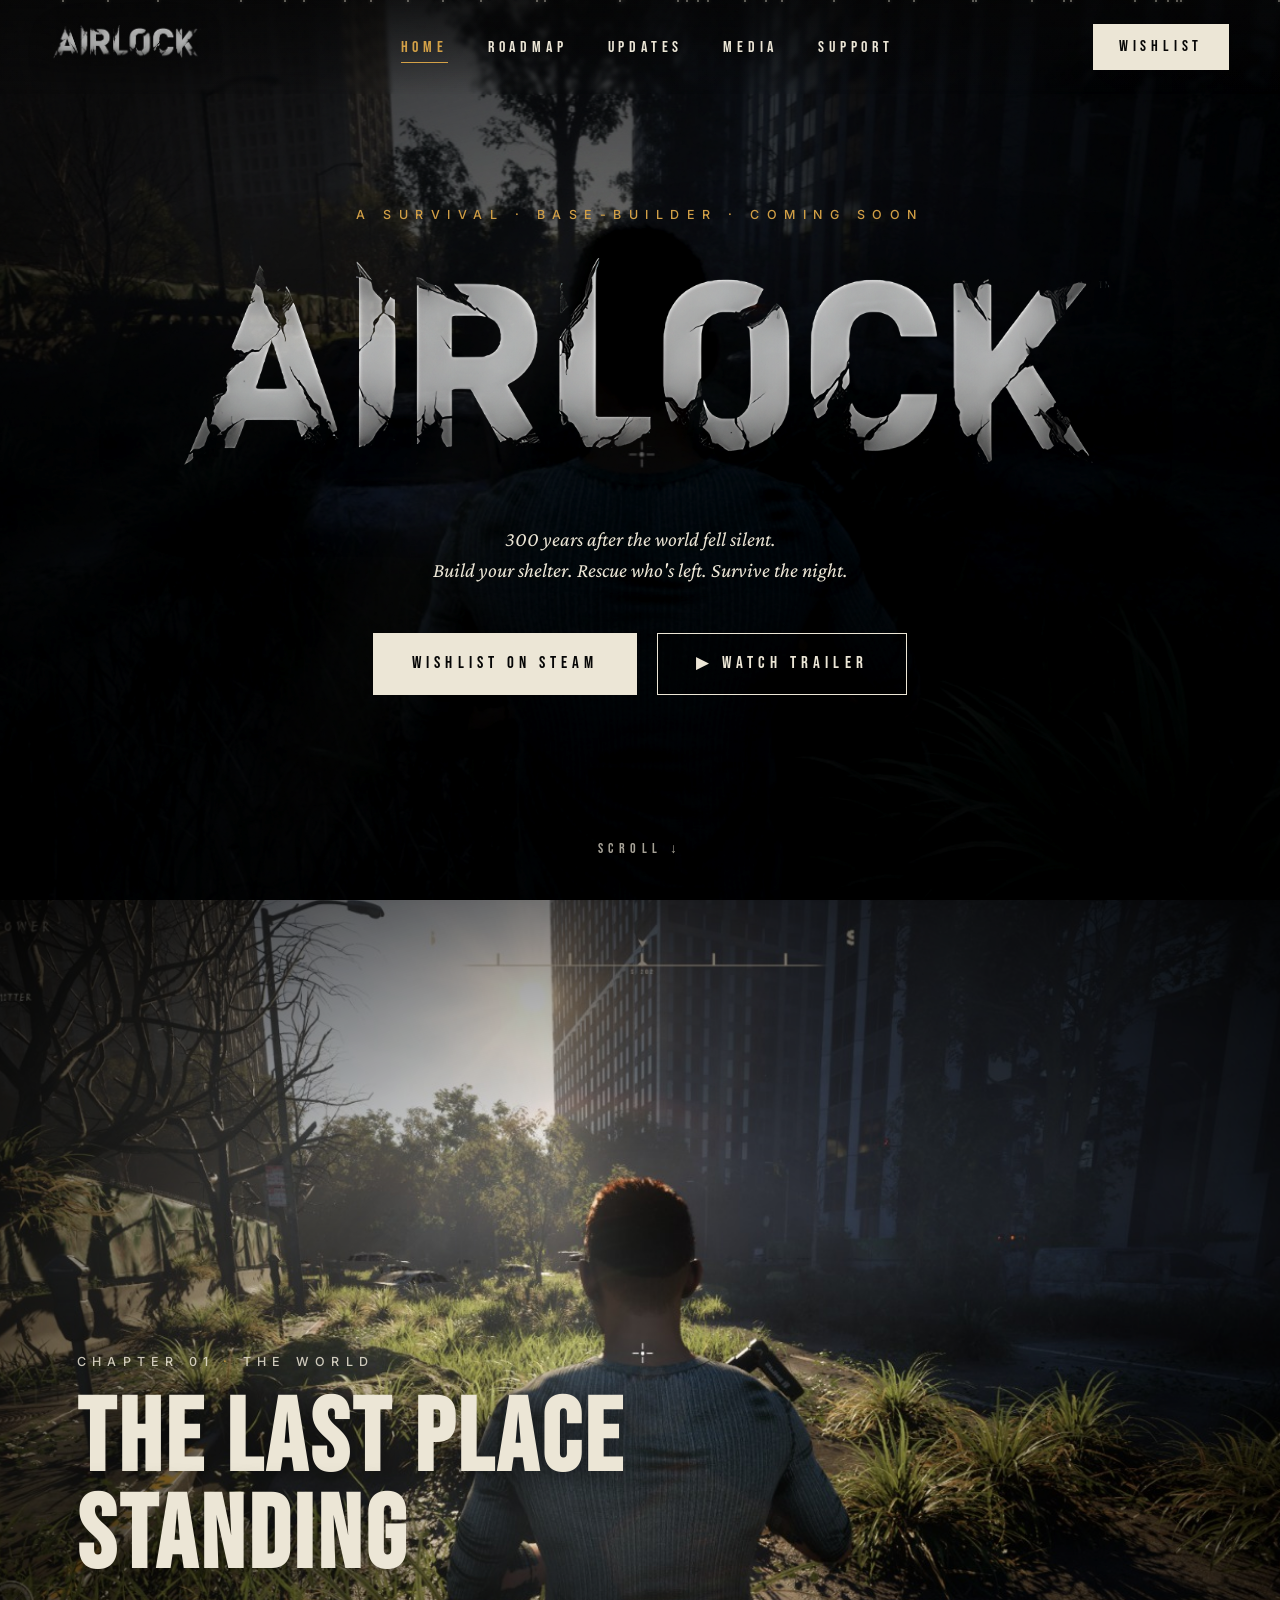
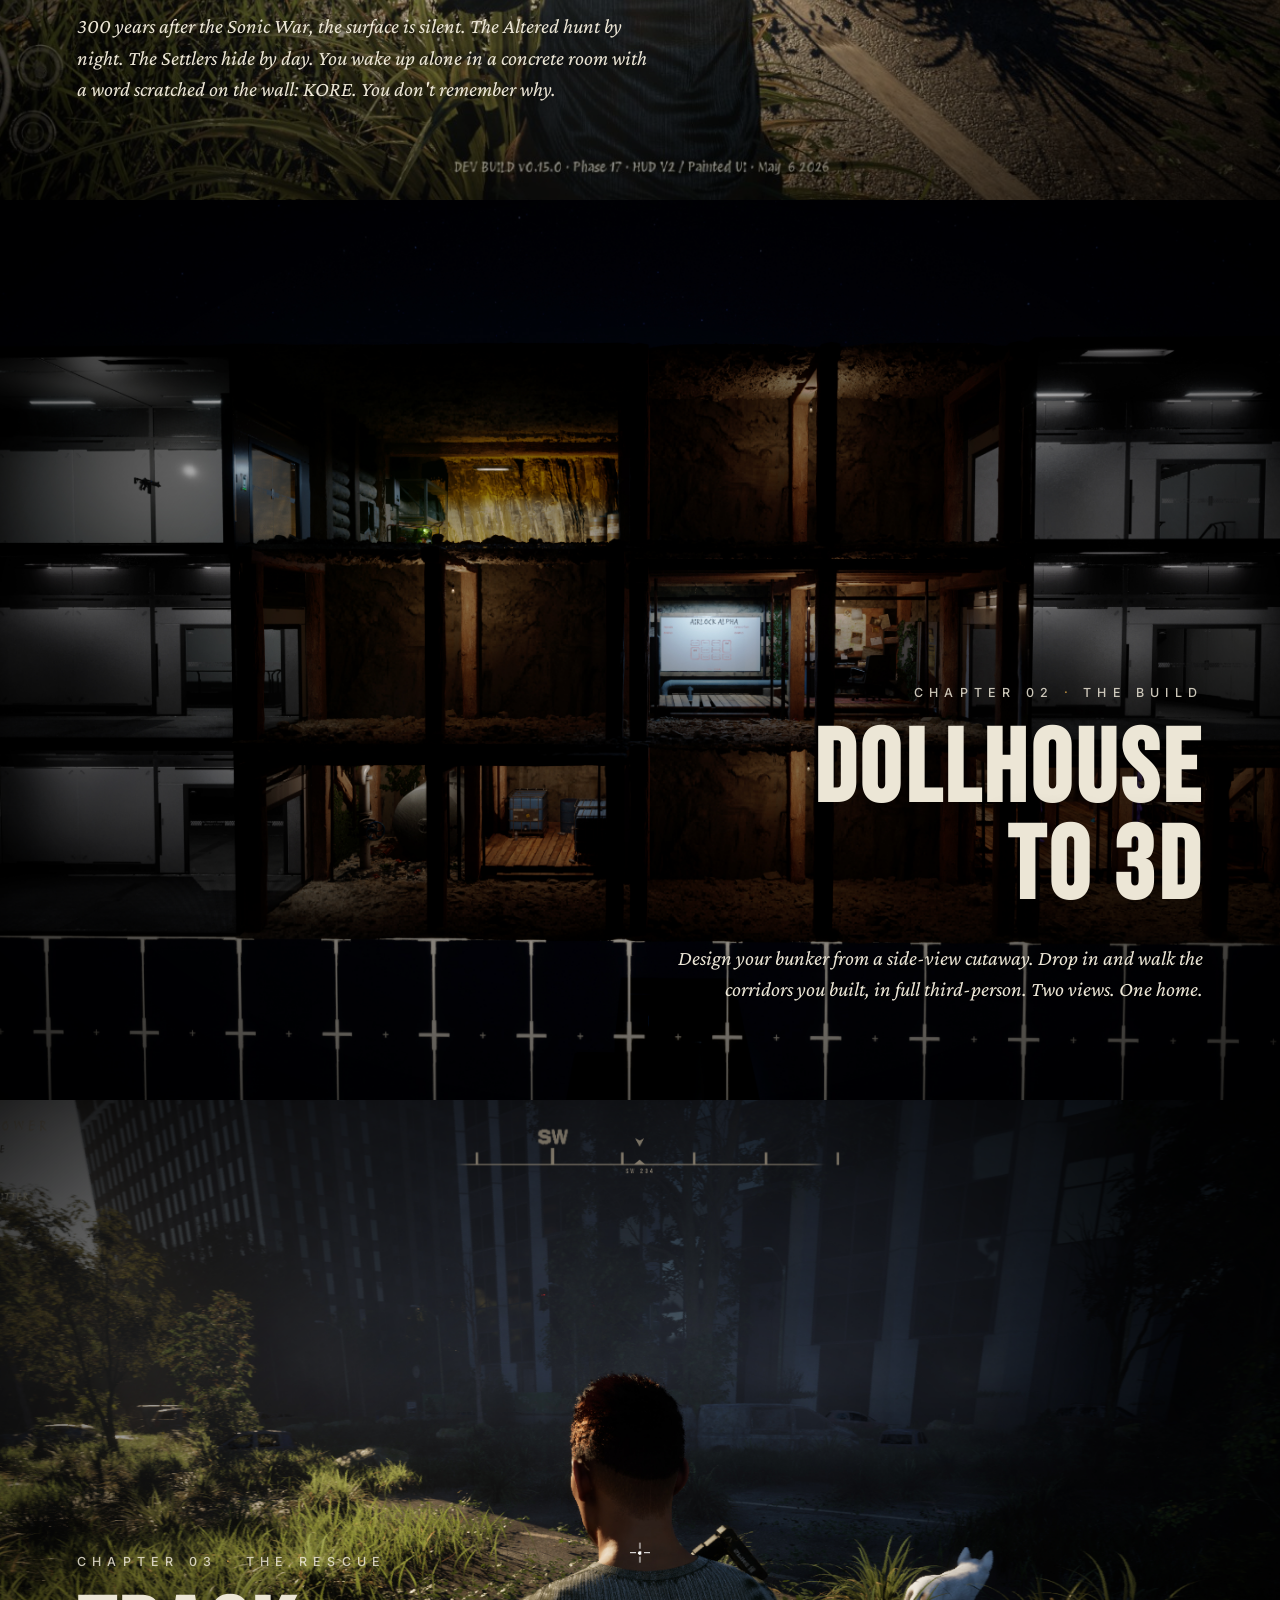
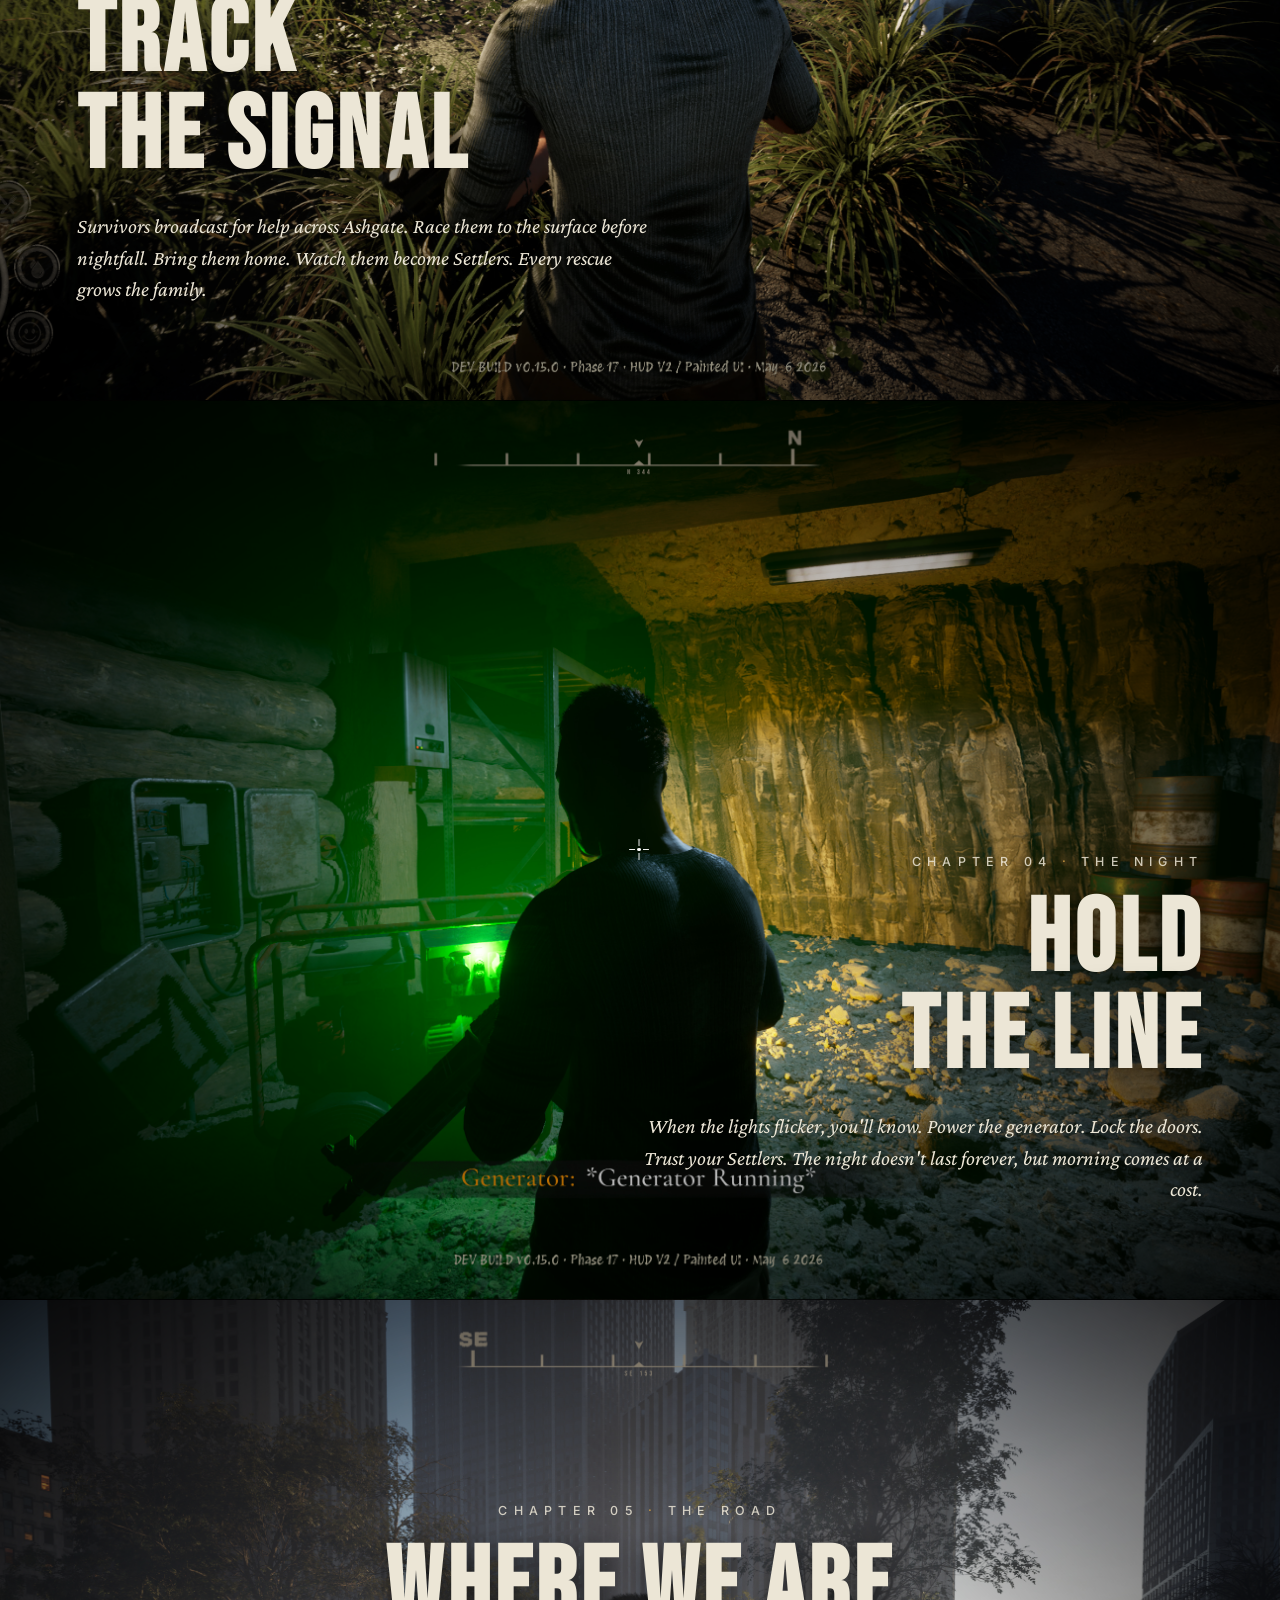
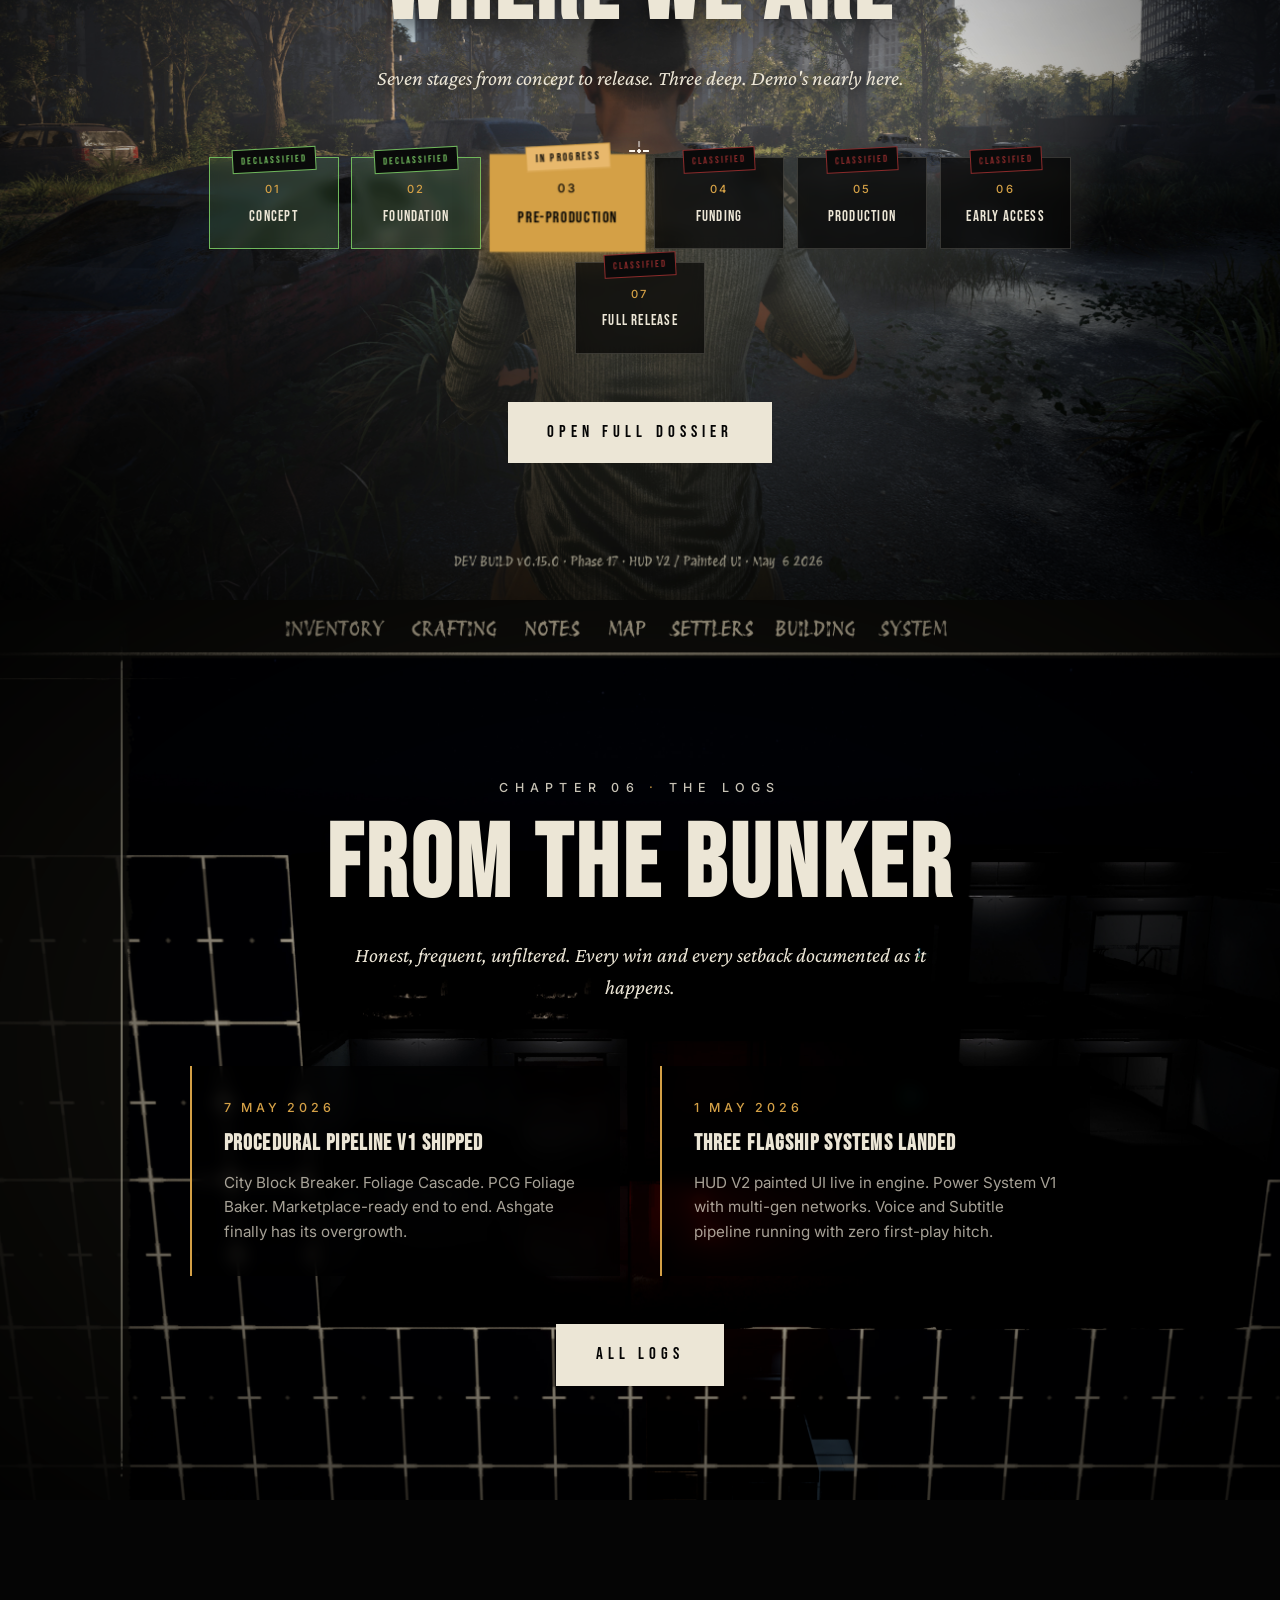
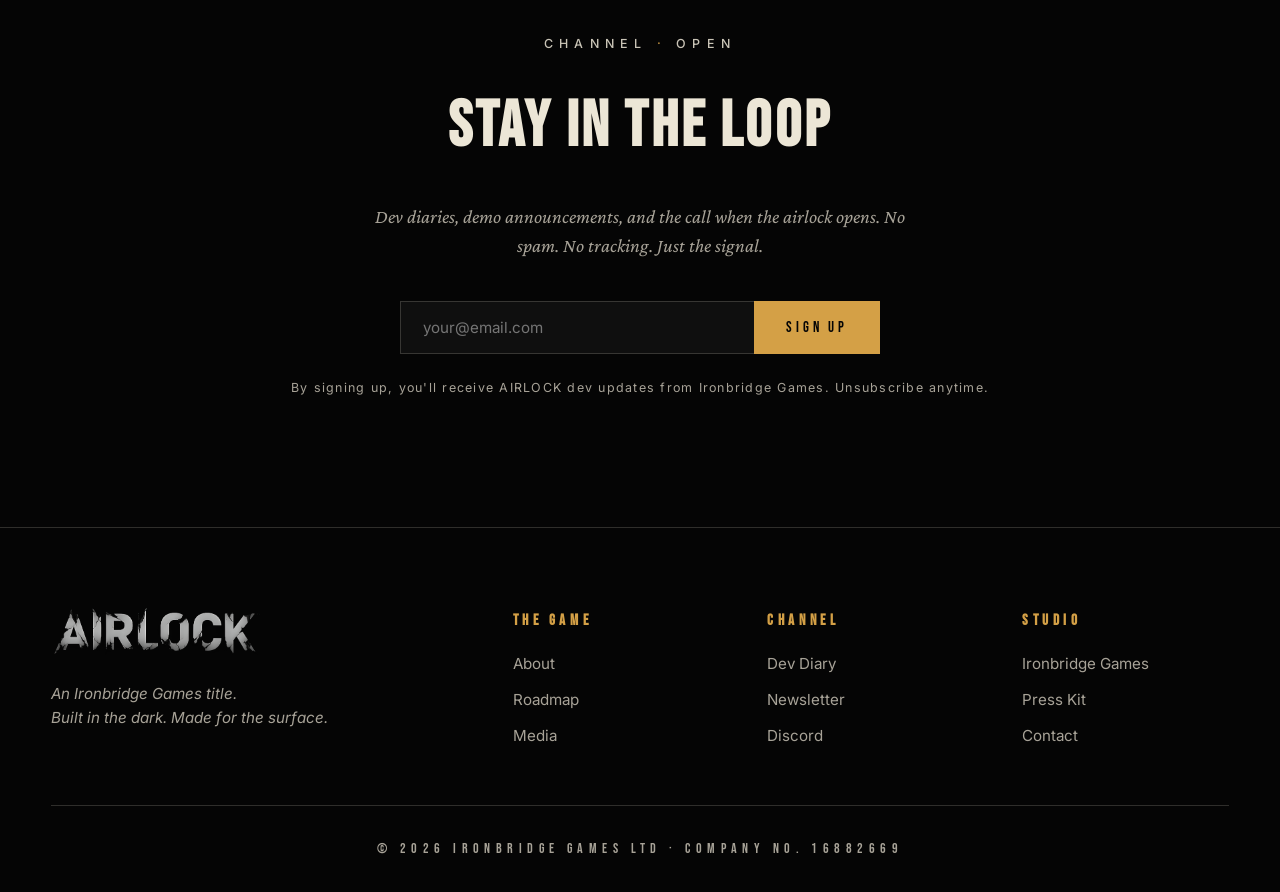
==== commit 23ab39d8: "Pushing new changes Added new roadmap system, also added wishlist page for steam." ====
--- a/index.html
+++ b/index.html
@@ -732,7 +732,7 @@
             <li><a href="media.html">Media</a></li>
             <li><a href="#support">Support</a></li>
         </ul>
-        <a href="#" class="nav-cta">Wishlist</a>
+        <a href="https://store.steampowered.com/app/4652950/Airlock/?utm_source=officialsite" target="_blank" rel="noopener" class="nav-cta">Wishlist</a>
     </nav>
 
     <!-- HERO -->
@@ -743,7 +743,7 @@
             <img class="hero-logo" src="airlock_menulogo.png" alt="AIRLOCK">
             <p class="hero-tagline">300 years after the world fell silent.<br>Build your shelter. Rescue who's left. Survive the night.</p>
             <div class="hero-ctas">
-                <a href="#" class="btn btn-primary">Wishlist on Steam</a>
+                <a href="https://store.steampowered.com/app/4652950/Airlock/?utm_source=officialsite" target="_blank" rel="noopener" class="btn btn-primary">Wishlist on Steam</a>
                 <a href="#" class="btn btn-ghost">▶ Watch Trailer</a>
             </div>
         </div>
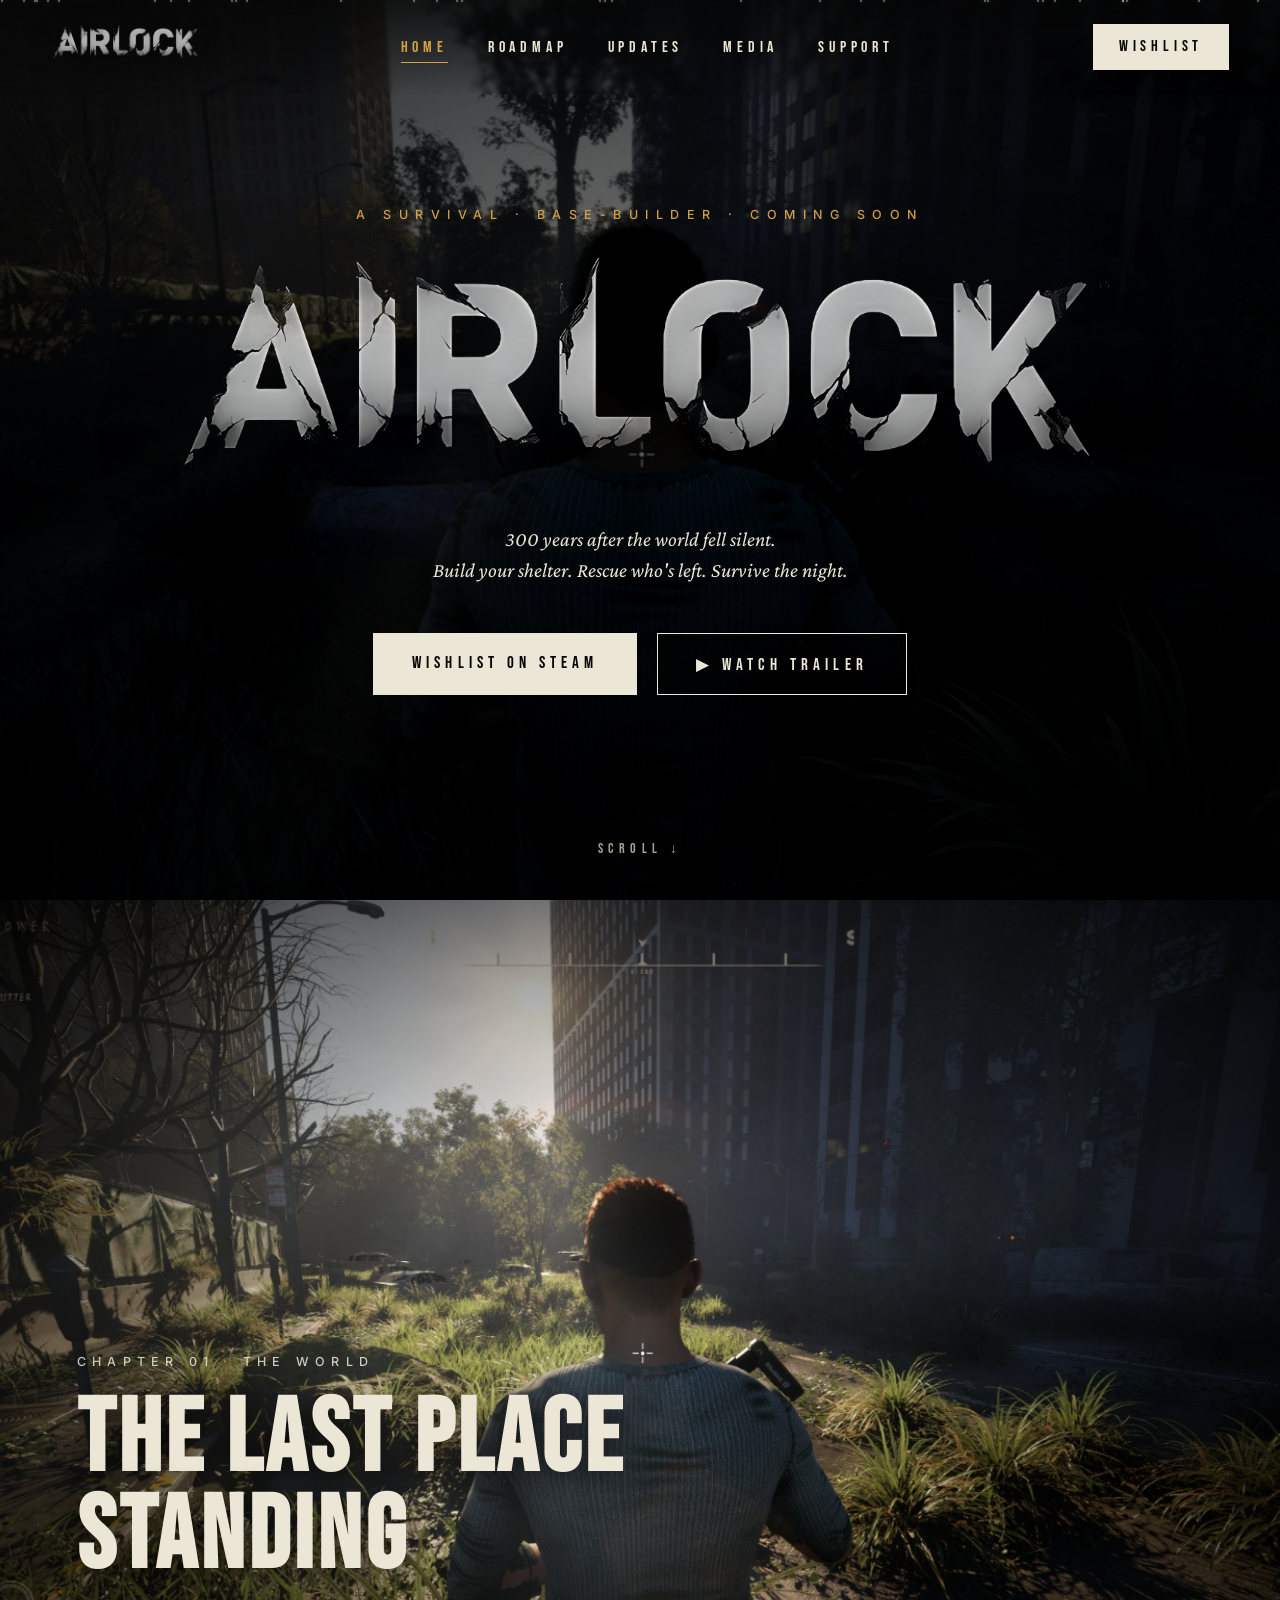
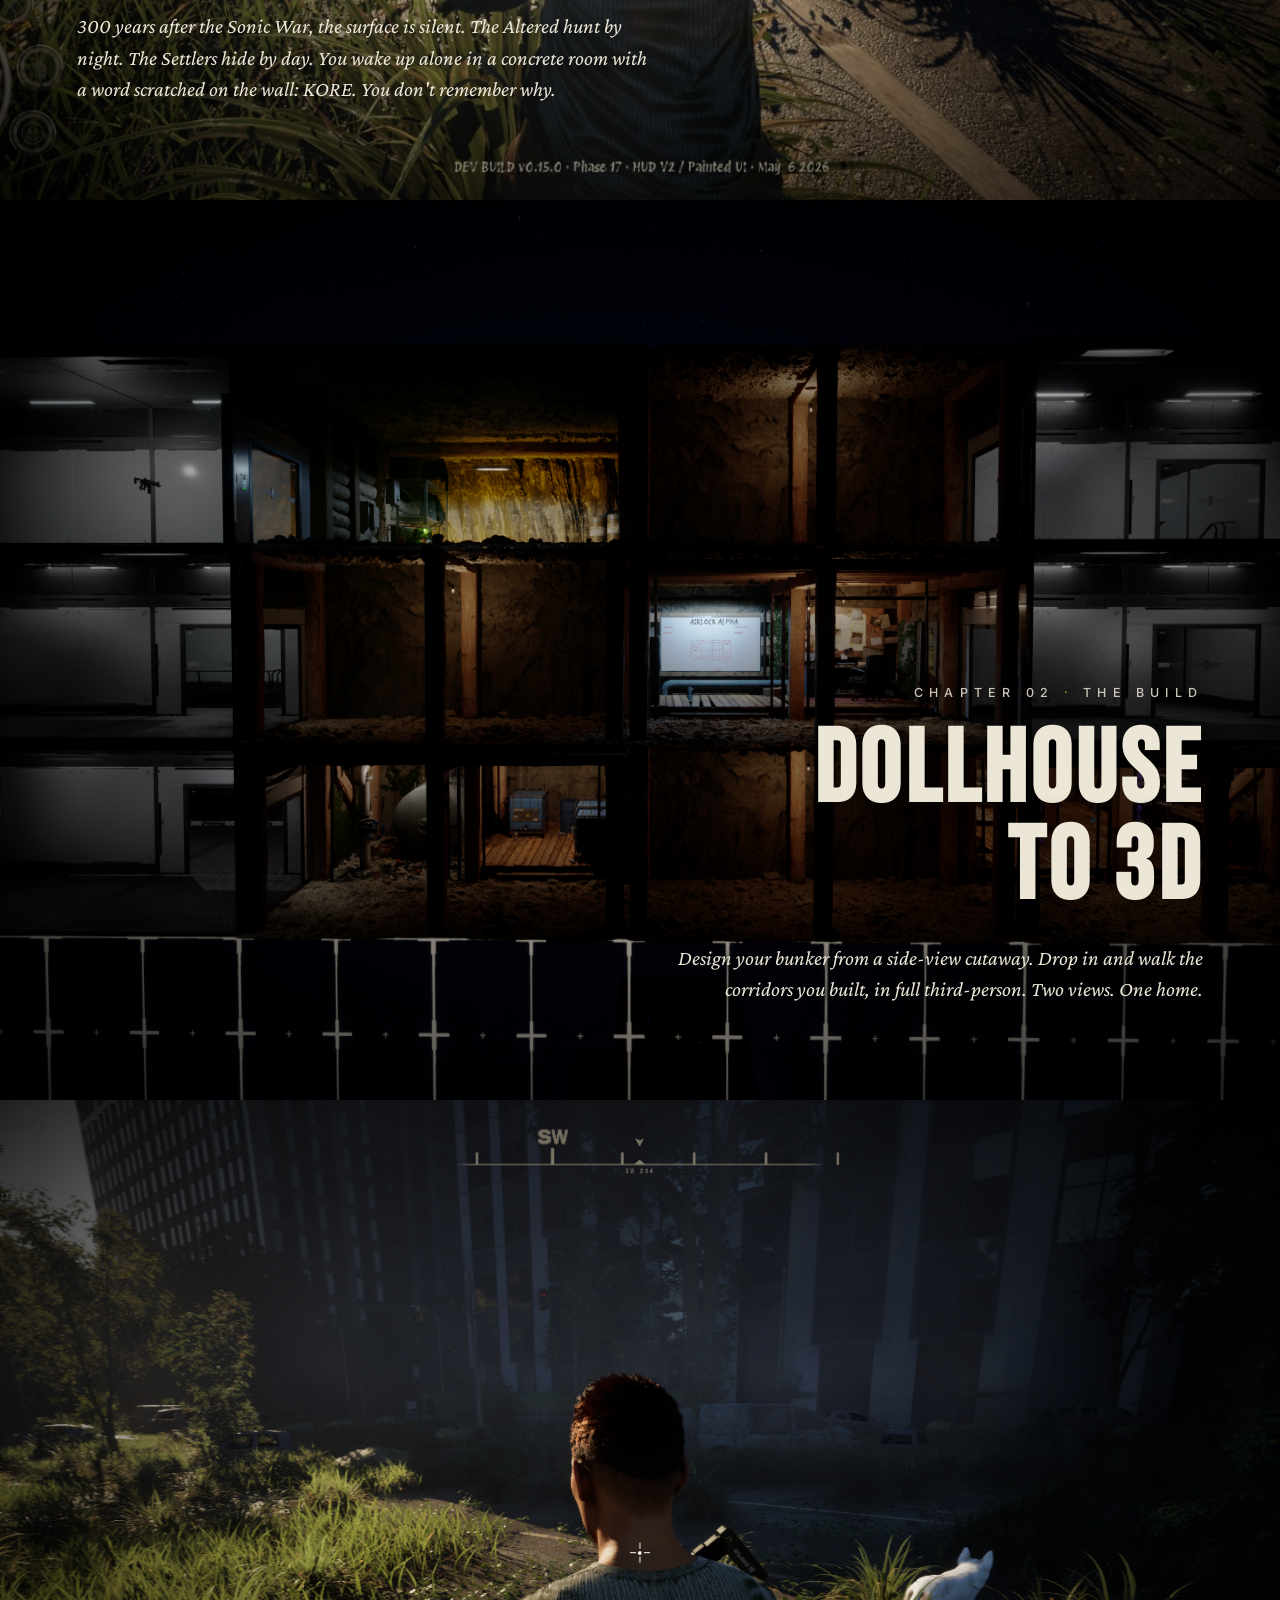
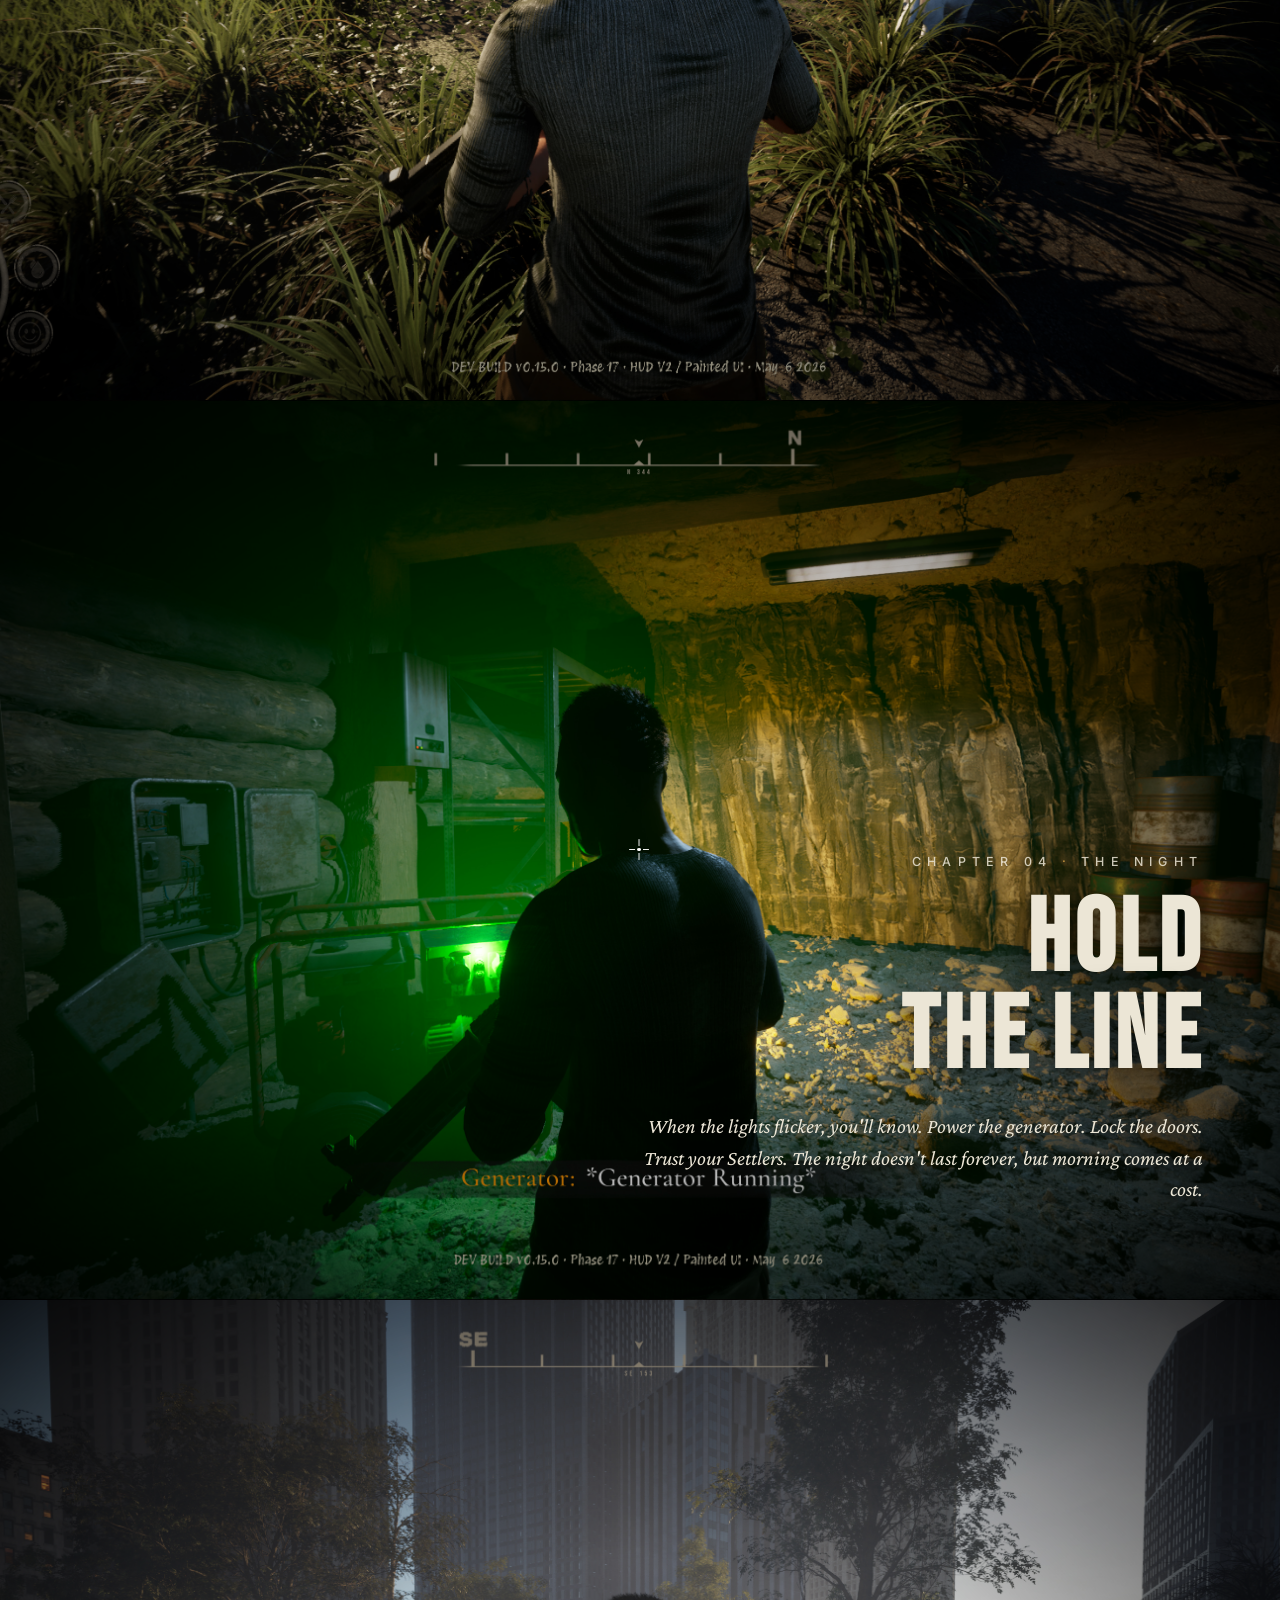
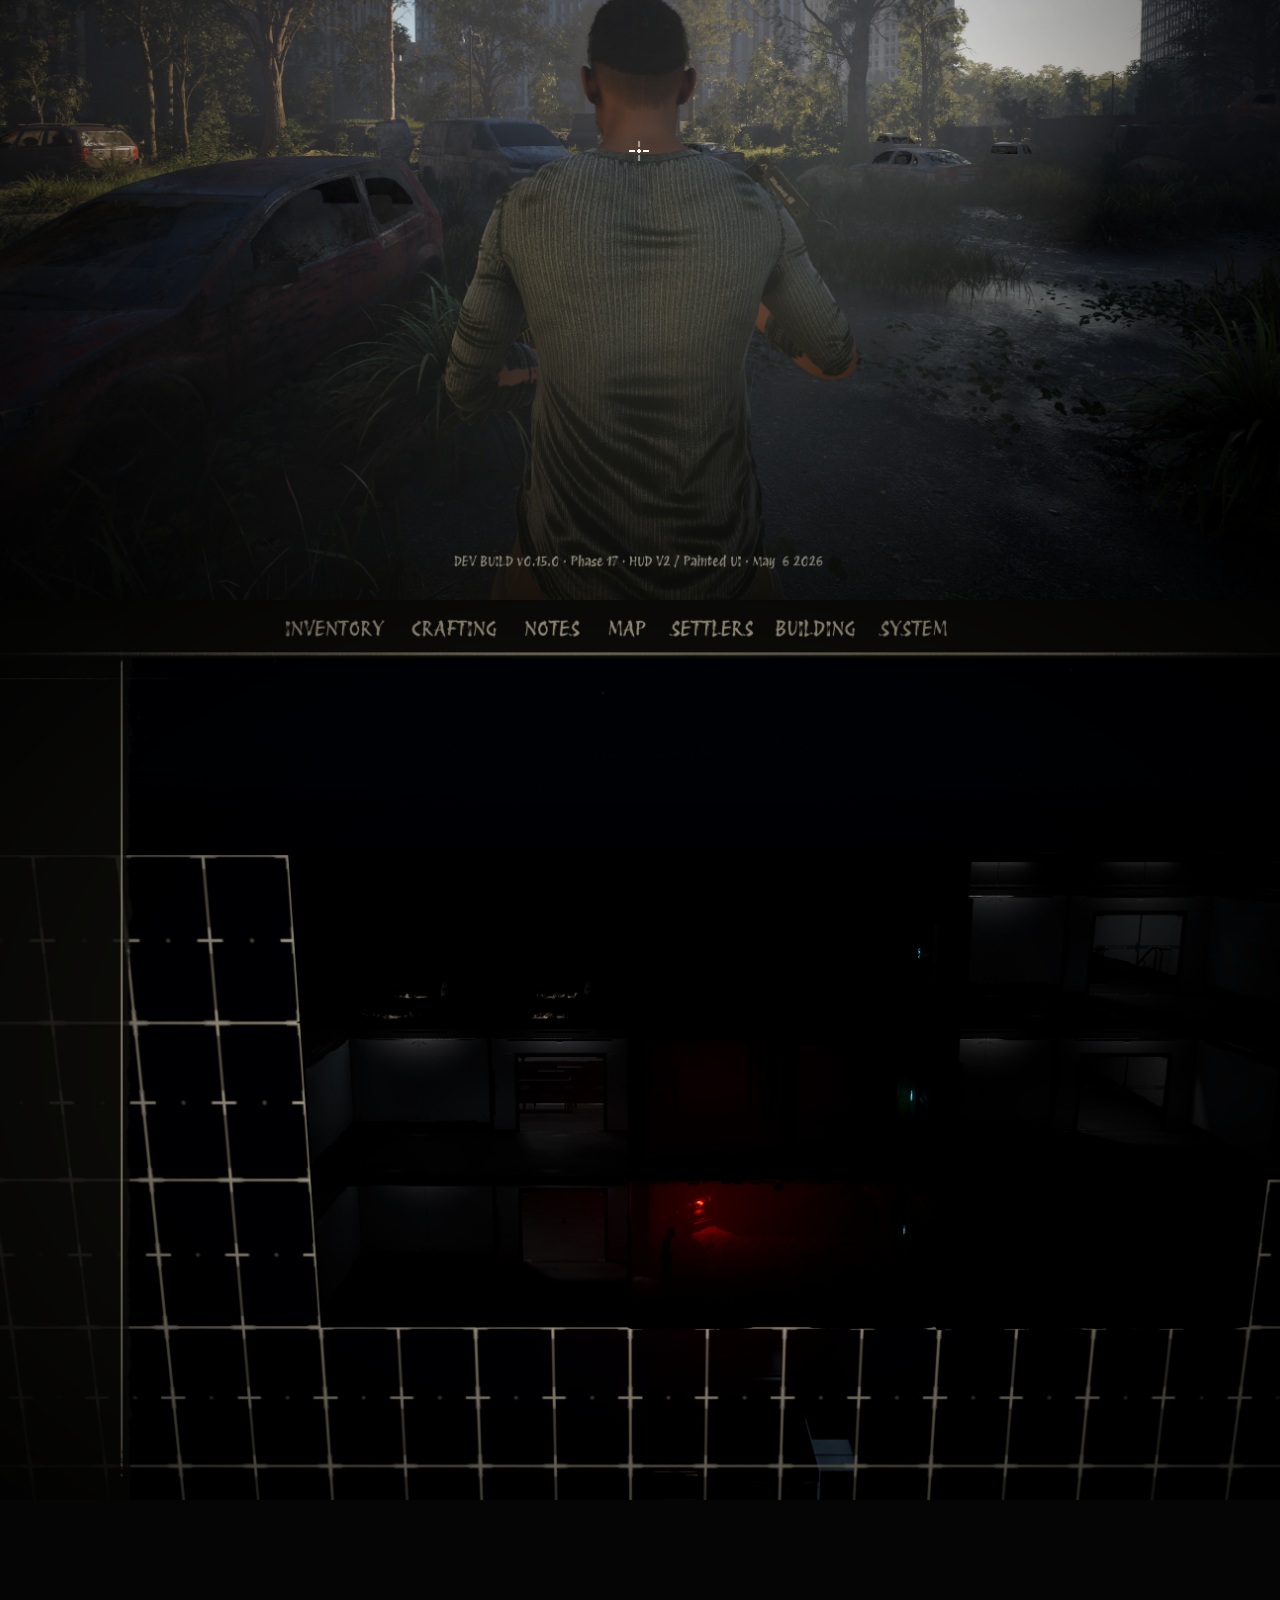
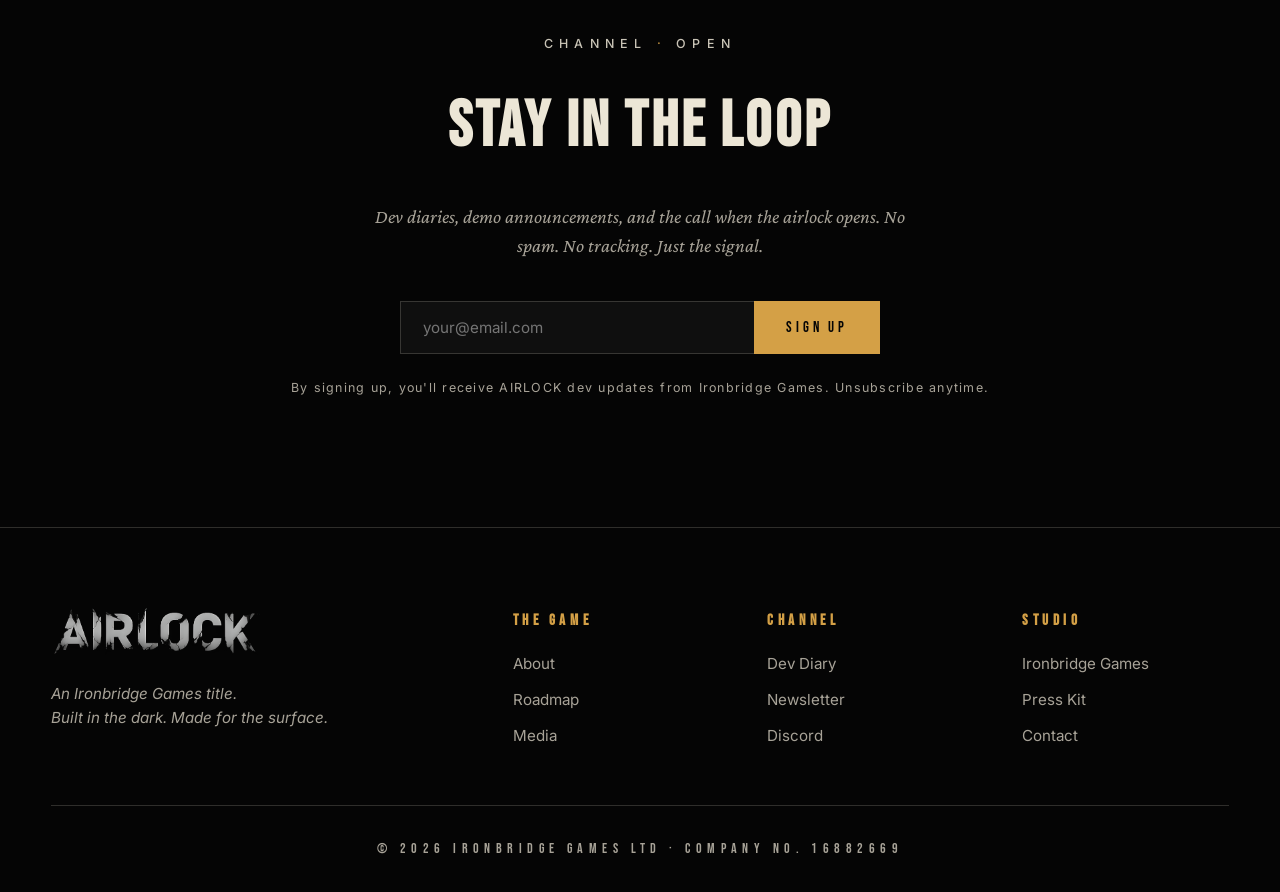
==== commit ead8aee5: "Fix hero "Watch Trailer" button: was a dead href="#" Now opens an in-page lightbox playing the YouTu" ====
--- a/index.html
+++ b/index.html
@@ -744,7 +744,7 @@
             <p class="hero-tagline">300 years after the world fell silent.<br>Build your shelter. Rescue who's left. Survive the night.</p>
             <div class="hero-ctas">
                 <a href="https://store.steampowered.com/app/4652950/Airlock/?utm_source=officialsite" target="_blank" rel="noopener" class="btn btn-primary">Wishlist on Steam</a>
-                <a href="#" class="btn btn-ghost">▶ Watch Trailer</a>
+                <button type="button" class="btn btn-ghost" id="trailerBtn">▶ Watch Trailer</button>
             </div>
         </div>
         <div class="scroll-cue">Scroll ↓</div>
@@ -937,5 +937,39 @@
         }
     </script>
 
+    <!-- Trailer lightbox (YouTube gameplay showcase). Henry 2026-06-02:
+         the hero "Watch Trailer" button was a dead href="#"; 80lvl couldn't
+         view it. Plays in-page; src is set on open and cleared on close so
+         it never preloads or keeps playing in the background. -->
+    <div id="trailerModal" style="display:none; position:fixed; inset:0; z-index:9999; background:rgba(0,0,0,0.9); align-items:center; justify-content:center; padding:24px;">
+        <div style="position:relative; width:100%; max-width:1100px; aspect-ratio:16/9;">
+            <button type="button" id="trailerClose" aria-label="Close trailer" style="position:absolute; top:-44px; right:0; background:none; border:0; color:#fff; font-size:32px; line-height:1; cursor:pointer;">×</button>
+            <iframe id="trailerFrame" src="" title="AIRLOCK gameplay showcase" style="width:100%; height:100%; border:0; border-radius:8px;" allow="accelerometer; autoplay; clipboard-write; encrypted-media; gyroscope; picture-in-picture" allowfullscreen></iframe>
+        </div>
+    </div>
+    <script>
+    (function () {
+        var TRAILER_ID = "GlqZ265r_hA";
+        var modal = document.getElementById("trailerModal");
+        var frame = document.getElementById("trailerFrame");
+        var btn = document.getElementById("trailerBtn");
+        var closeBtn = document.getElementById("trailerClose");
+        function open() {
+            frame.src = "https://www.youtube.com/embed/" + TRAILER_ID + "?autoplay=1&rel=0";
+            modal.style.display = "flex";
+            document.body.style.overflow = "hidden";
+        }
+        function close() {
+            frame.src = "";
+            modal.style.display = "none";
+            document.body.style.overflow = "";
+        }
+        if (btn) btn.addEventListener("click", open);
+        if (closeBtn) closeBtn.addEventListener("click", close);
+        if (modal) modal.addEventListener("click", function (e) { if (e.target === modal) close(); });
+        document.addEventListener("keydown", function (e) { if (e.key === "Escape" && modal.style.display === "flex") close(); });
+    })();
+    </script>
+
 </body>
 </html>
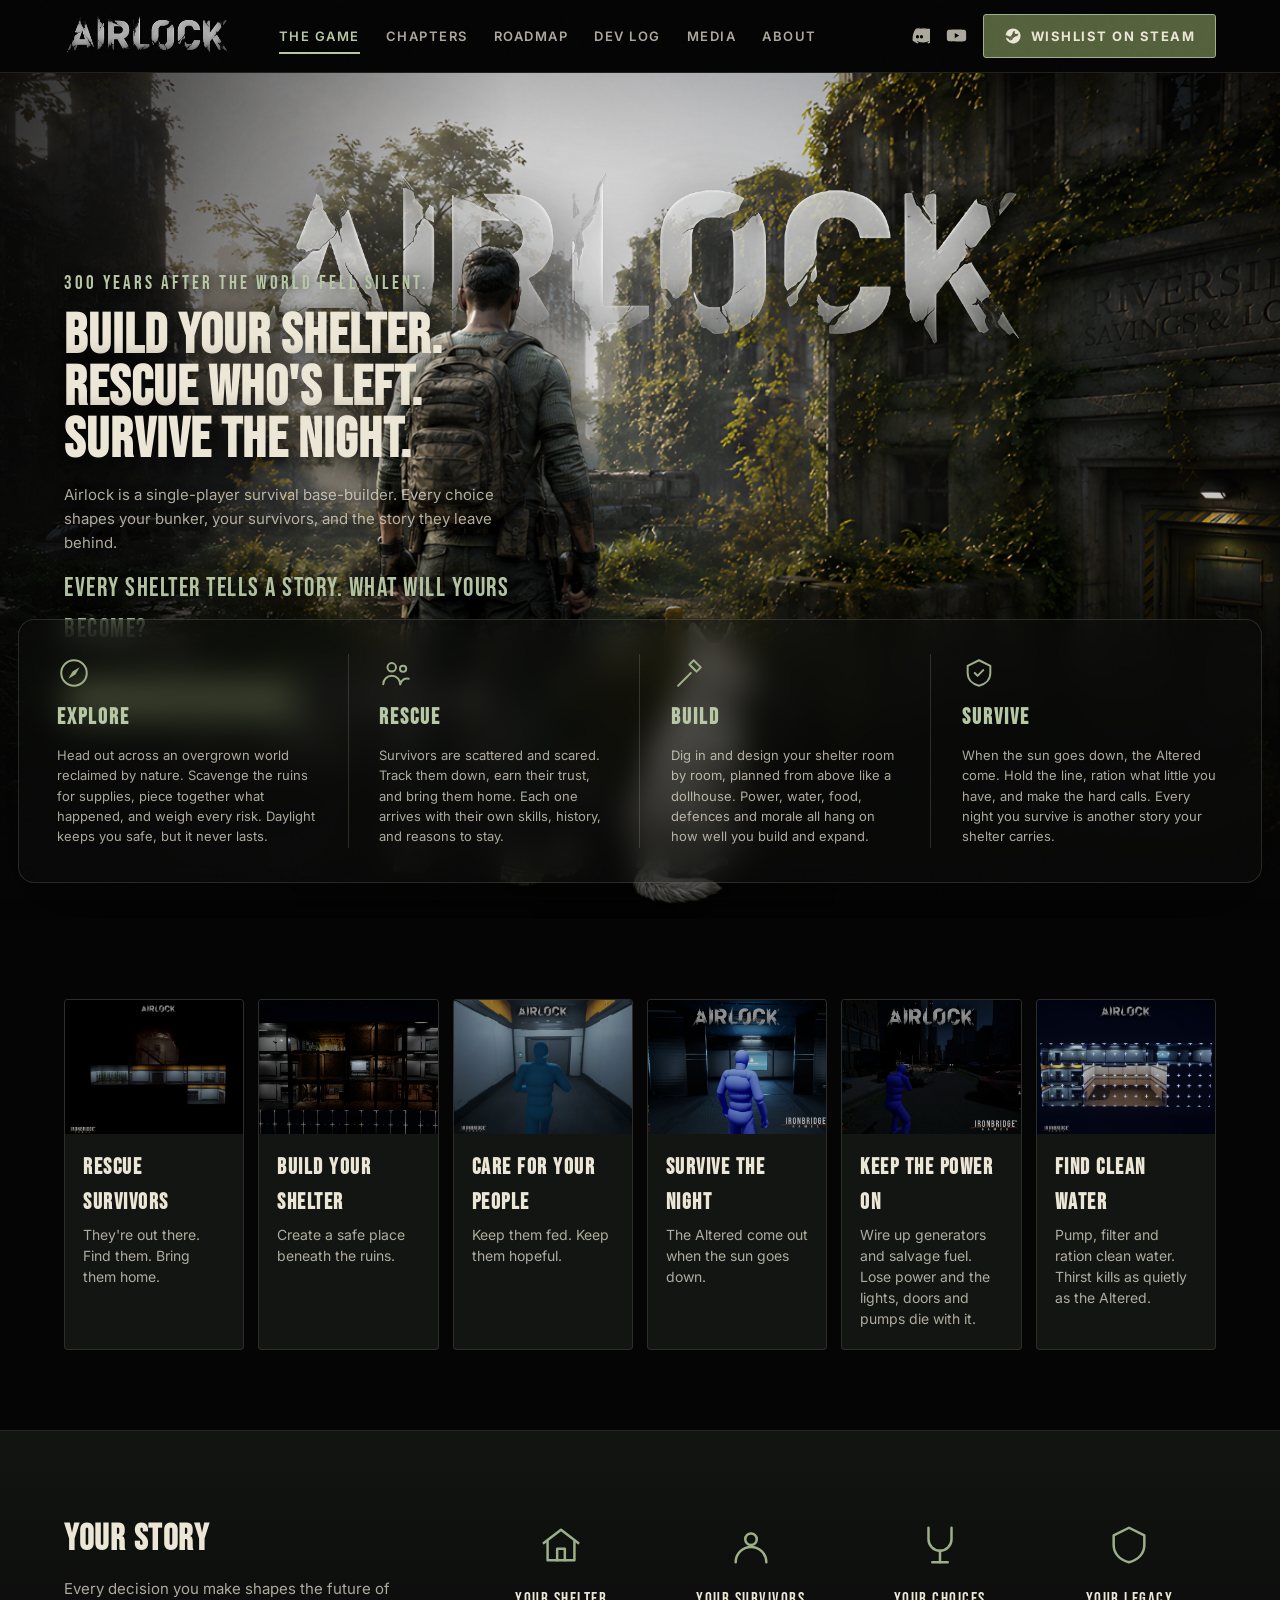
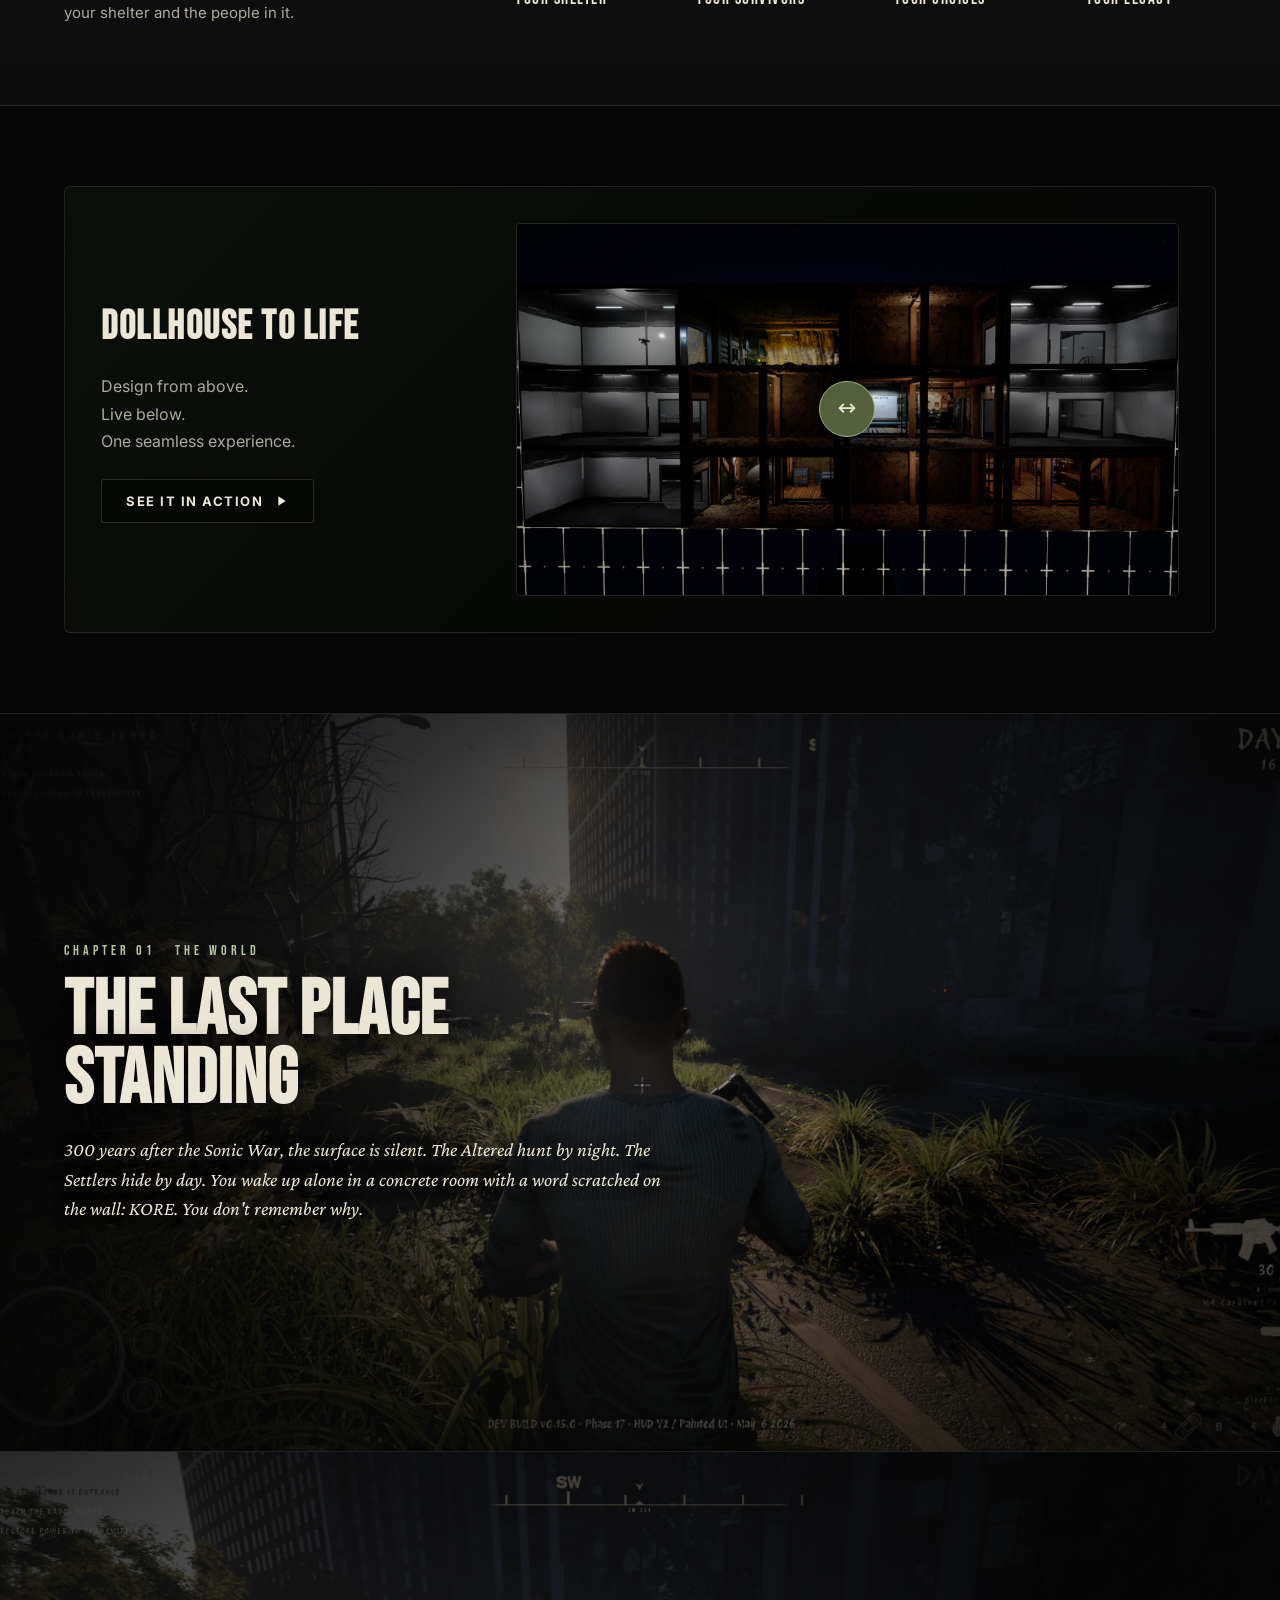
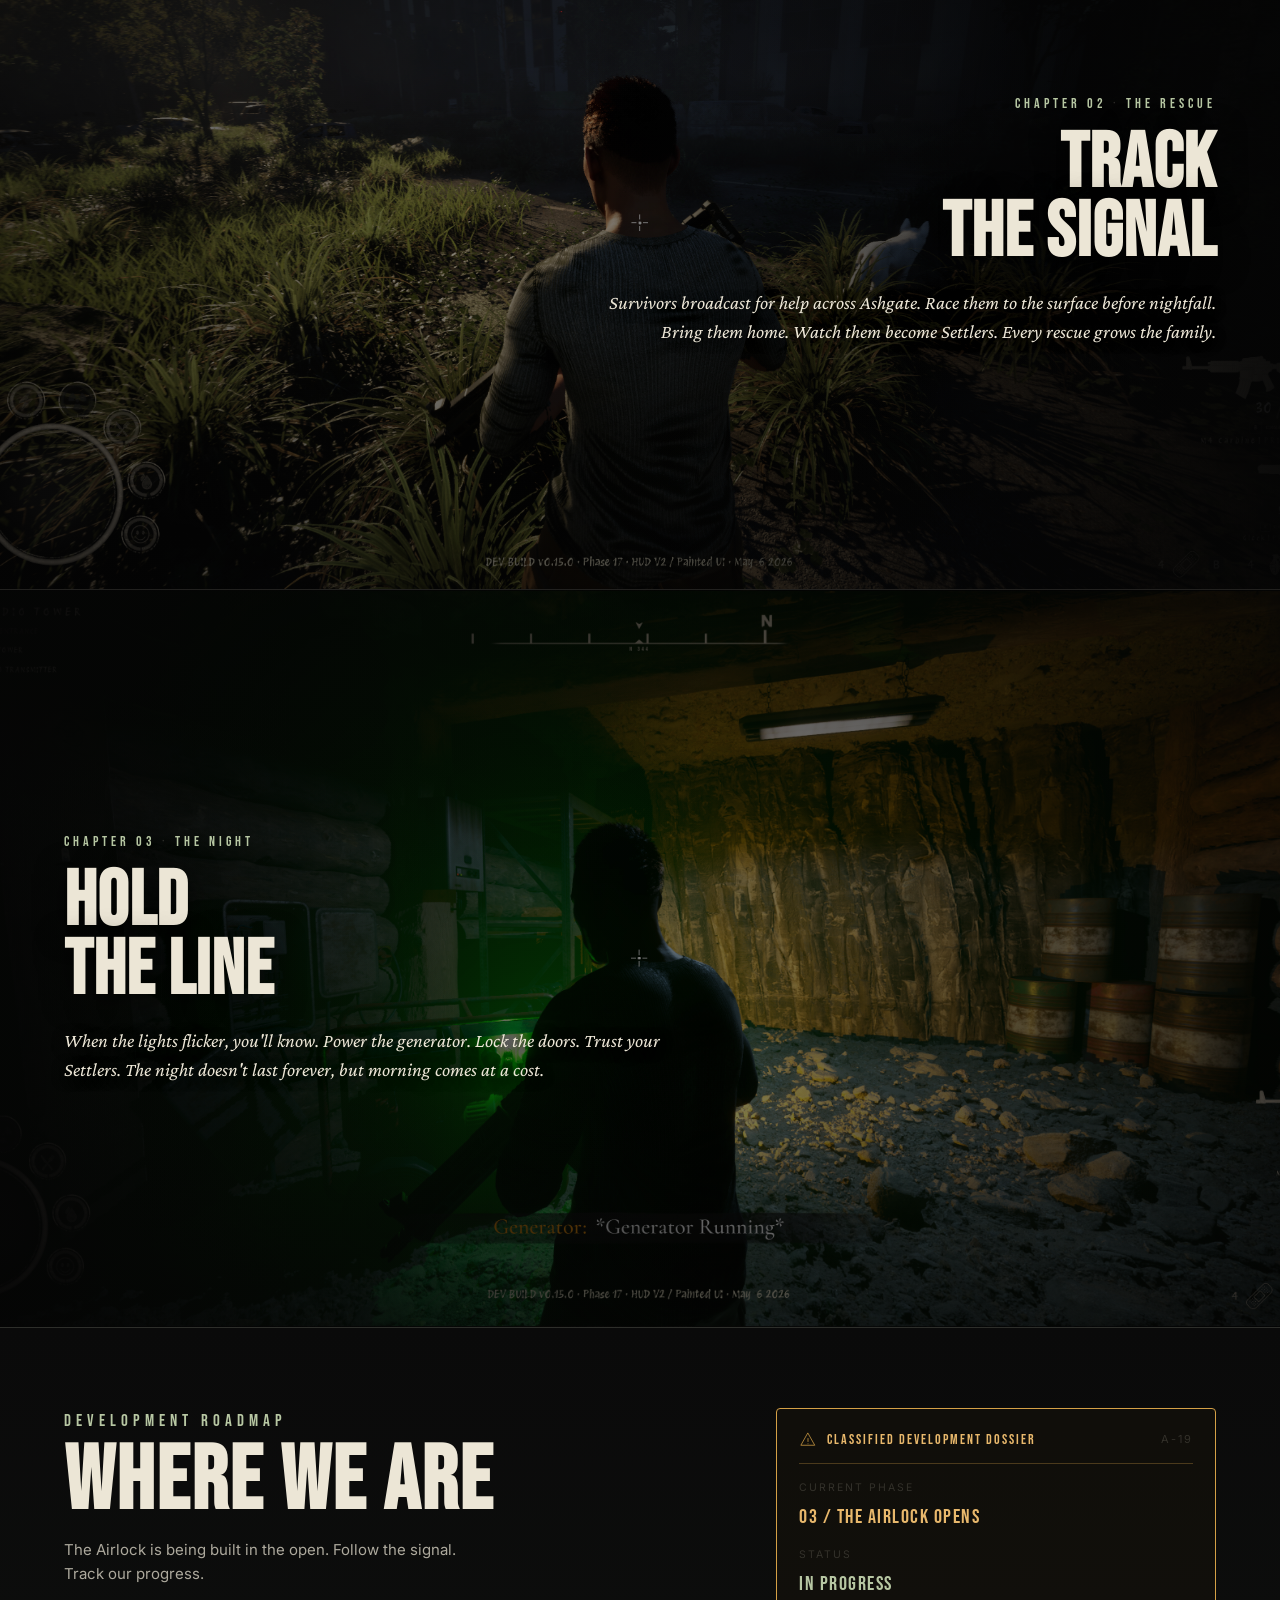
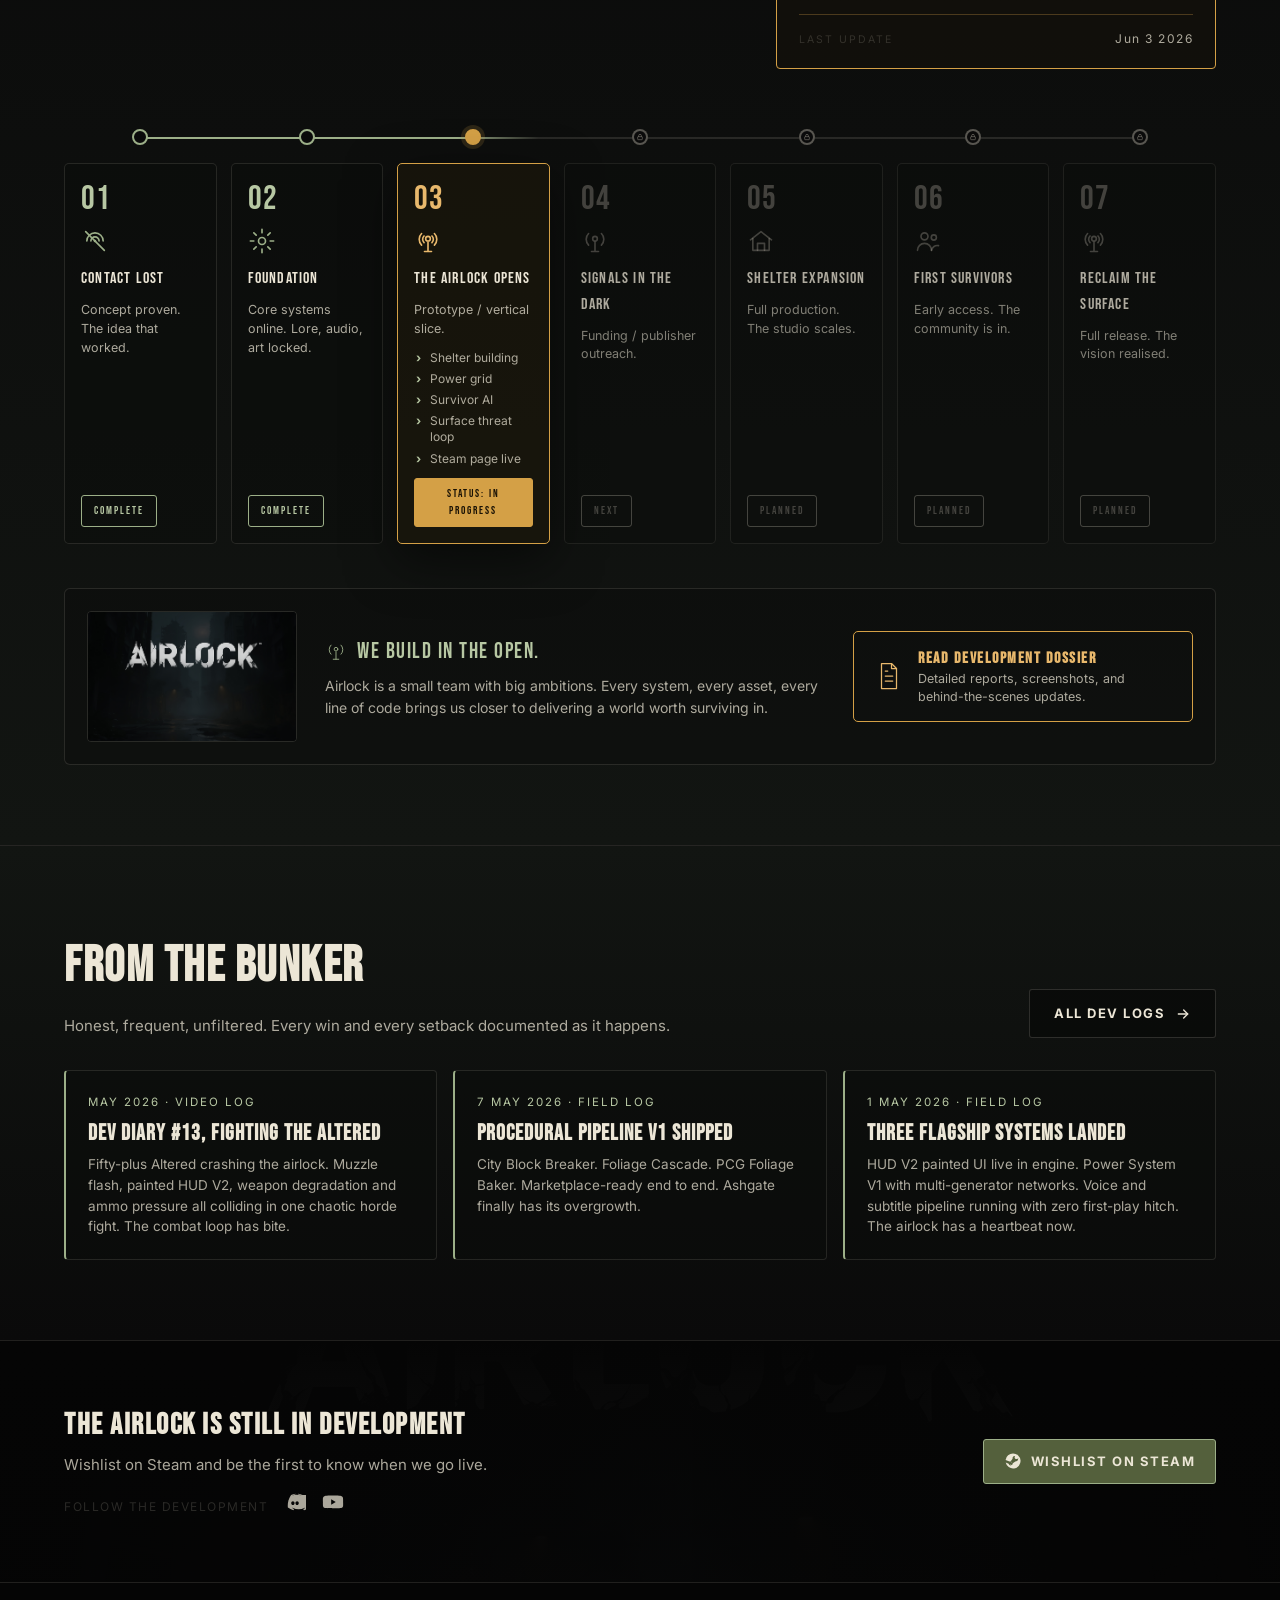
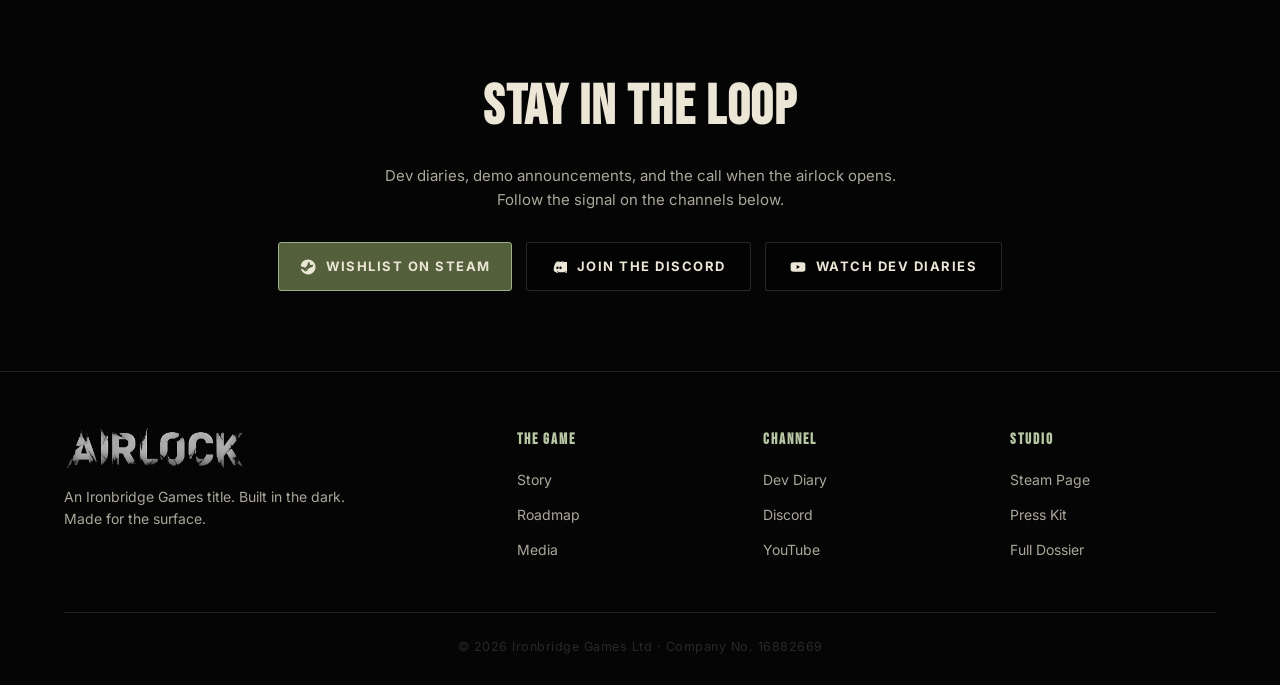
==== commit ef6e54a7: "Promote index-v2 to live homepage The new design (key-art hero, Where We Are roadmap, cinematic chap" ====
--- a/index.html
+++ b/index.html
@@ -1,874 +1,694 @@
 <!DOCTYPE html>
 <html lang="en">
 <head>
-    <meta charset="UTF-8">
-    <meta name="viewport" content="width=device-width, initial-scale=1.0">
-    <title>AIRLOCK · A post-apocalyptic survival base-builder</title>
-    <meta name="description" content="300 years after the world fell silent. Build your shelter underground, rescue who's left, survive the night. A survival base-builder by Ironbridge Games.">
-    <meta property="og:title" content="AIRLOCK">
-    <meta property="og:description" content="A post-apocalyptic survival base-builder. Coming Soon.">
-    <meta property="og:image" content="airlock_logo_front.png">
-    <meta property="og:type" content="website">
-    <link rel="preconnect" href="https://fonts.googleapis.com">
-    <link rel="preconnect" href="https://fonts.gstatic.com" crossorigin>
-    <link href="https://fonts.googleapis.com/css2?family=Bebas+Neue&family=Crimson+Pro:ital,wght@0,400;0,500;1,400&family=Inter:wght@300;400;500;600&display=swap" rel="stylesheet">
-    <style>
-        :root {
-            --black: #050505;
-            --bg: #0A0A0A;
-            --bg-2: #141414;
-            --bone: #ECE6D6;
-            --bone-dim: rgba(236, 230, 214, 0.7);
-            --bone-faint: rgba(236, 230, 214, 0.18);
-            --accent: #D4A046;
-            --accent-bright: #E8B86C;
-            --crit: #C8463A;
-            --green: #6FB85C;
-            --classified: #8B2A2A;
-        }
-
-        * { box-sizing: border-box; margin: 0; padding: 0; }
-        html { scroll-behavior: smooth; }
-
-        body {
-            background: var(--black);
-            color: var(--bone);
-            font-family: 'Inter', system-ui, sans-serif;
-            font-size: 17px;
-            line-height: 1.65;
-            min-height: 100vh;
-            overflow-x: hidden;
-        }
-
-        /* Subtle grain overlay */
-        body::before {
-            content: '';
-            position: fixed;
-            inset: 0;
-            pointer-events: none;
-            opacity: 0.04;
-            mix-blend-mode: overlay;
-            background-image: url("data:image/svg+xml,%3Csvg viewBox='0 0 200 200' xmlns='http://www.w3.org/2000/svg'%3E%3Cfilter id='n'%3E%3CfeTurbulence type='fractalNoise' baseFrequency='0.85' numOctaves='3' /%3E%3C/filter%3E%3Crect width='100%25' height='100%25' filter='url(%23n)'/%3E%3C/svg%3E");
-            z-index: 200;
-        }
-
-        /* Drifting dust particles */
-        .dust {
-            position: fixed;
-            inset: 0;
-            pointer-events: none;
-            z-index: 198;
-            overflow: hidden;
-        }
-
-        .dust-particle {
-            position: absolute;
-            width: 2px;
-            height: 2px;
-            background: rgba(236, 230, 214, 0.5);
-            border-radius: 50%;
-            box-shadow: 0 0 4px rgba(236, 230, 214, 0.4);
-            animation: drift 18s linear infinite;
-        }
-
-        @keyframes drift {
-            0% { transform: translate(0, 100vh) scale(0); opacity: 0; }
-            10% { opacity: 0.7; transform: translate(0, 90vh) scale(1); }
-            90% { opacity: 0.5; }
-            100% { transform: translate(60px, -10vh) scale(0.8); opacity: 0; }
-        }
-
-        /* === NAV === */
-        nav {
-            position: fixed;
-            top: 0;
-            left: 0;
-            right: 0;
-            z-index: 95;
-            padding: 1.5rem 4%;
-            display: flex;
-            align-items: center;
-            justify-content: space-between;
-            background: linear-gradient(to bottom, rgba(5, 5, 5, 0.7), rgba(5, 5, 5, 0));
-            transition: all 0.4s ease;
-            backdrop-filter: blur(2px);
-        }
-
-        nav.scrolled {
-            background: rgba(5, 5, 5, 0.95);
-            padding: 0.9rem 4%;
-            backdrop-filter: blur(12px);
-            border-bottom: 1px solid var(--bone-faint);
-        }
-
-        .nav-logo img {
-            height: 36px;
-            filter: drop-shadow(0 4px 14px rgba(0, 0, 0, 0.85));
-            transition: transform 0.2s;
-        }
-
-        .nav-logo:hover img { transform: scale(1.04); }
-
-        .nav-links {
-            display: flex;
-            gap: 2.5rem;
-            list-style: none;
-        }
-
-        .nav-links a {
-            color: var(--bone);
-            text-decoration: none;
-            font-family: 'Bebas Neue', sans-serif;
-            font-size: 1rem;
-            letter-spacing: 0.3em;
-            text-transform: uppercase;
-            transition: color 0.2s;
-            position: relative;
-        }
-
-        .nav-links a::after {
-            content: '';
-            position: absolute;
-            bottom: -6px;
-            left: 50%;
-            right: 50%;
-            height: 1px;
-            background: var(--accent);
-            transition: left 0.25s, right 0.25s;
-        }
-
-        .nav-links a:hover { color: var(--accent); }
-        .nav-links a:hover::after { left: 0; right: 0; }
-
-        .nav-links a.active {
-            color: var(--accent);
-        }
-
-        .nav-links a.active::after {
-            left: 0; right: 0;
-        }
-
-        .nav-cta {
-            font-family: 'Bebas Neue', sans-serif;
-            font-size: 1rem;
-            letter-spacing: 0.3em;
-            text-transform: uppercase;
-            color: var(--black);
-            background: var(--bone);
-            padding: 0.6rem 1.6rem;
-            text-decoration: none;
-            transition: all 0.2s;
-        }
-
-        .nav-cta:hover {
-            background: var(--accent);
-            color: var(--black);
-            transform: translateY(-2px);
-        }
-
-        /* Mobile menu toggle */
-        .nav-toggle {
-            display: none;
-            background: none;
-            border: none;
-            color: var(--bone);
-            font-size: 1.5rem;
-            cursor: pointer;
-            padding: 0;
-        }
-
-        /* === CHAPTER (full-bleed scroll) === */
-        .chapter {
-            min-height: 100vh;
-            display: flex;
-            position: relative;
-            overflow: hidden;
-        }
-
-        .chapter-bg {
-            position: absolute;
-            inset: 0;
-            background-position: center;
-            background-size: cover;
-            transition: transform 1.8s ease;
-            z-index: 0;
-        }
-
-        .chapter:hover .chapter-bg { transform: scale(1.03); }
-
-        .chapter-vignette {
-            position: absolute;
-            inset: 0;
-            background: radial-gradient(ellipse at center, transparent 30%, rgba(0, 0, 0, 0.85) 100%);
-            z-index: 1;
-        }
-
-        .chapter-content {
-            position: relative;
-            z-index: 2;
-            padding: 8rem 6% 4rem;
-            display: flex;
-            flex-direction: column;
-            justify-content: flex-end;
-            width: 100%;
-        }
-
-        .chapter-content.center {
-            justify-content: center;
-            align-items: center;
-            text-align: center;
-        }
-
-        .chapter-content.right {
-            align-items: flex-end;
-            text-align: right;
-        }
-
-        .chapter-meta {
-            font-family: 'Inter', sans-serif;
-            font-weight: 500;
-            font-size: 0.78rem;
-            color: var(--bone);
-            letter-spacing: 0.5em;
-            text-transform: uppercase;
-            margin-bottom: 1.2rem;
-            opacity: 0.85;
-        }
-
-        .chapter-meta span { color: var(--accent); }
-
-        h2.chapter-title {
-            font-family: 'Bebas Neue', sans-serif;
-            font-size: clamp(3.5rem, 8vw, 7rem);
-            letter-spacing: 0.04em;
-            line-height: 0.95;
-            color: var(--bone);
-            margin-bottom: 1.5rem;
-            text-transform: uppercase;
-            text-shadow: 0 6px 30px rgba(0, 0, 0, 0.7);
-        }
-
-        .chapter-body {
-            font-family: 'Crimson Pro', serif;
-            font-style: italic;
-            font-size: 1.3rem;
-            color: var(--bone);
-            max-width: 580px;
-            line-height: 1.5;
-            text-shadow: 0 2px 14px rgba(0, 0, 0, 0.85);
-            margin-bottom: 2rem;
-        }
-
-        .chapter-content.center .chapter-body { margin-left: auto; margin-right: auto; }
-
-        /* === HERO === */
-        .hero {
-            min-height: 100vh;
-            position: relative;
-            overflow: hidden;
-            display: flex;
-            align-items: center;
-            justify-content: center;
-            background: var(--black);
-        }
-
-        .hero-bg {
-            position: absolute;
-            inset: -10%;
-            background: url('screenshots/airlock_world_01.jpg') center/cover;
-            filter: contrast(1.05) saturate(1.05);
-            opacity: 0.65;
-            z-index: 0;
-            transition: transform 0.1s linear;
-            will-change: transform;
-        }
-
-        .hero::after {
-            content: '';
-            position: absolute;
-            inset: 0;
-            background:
-                radial-gradient(ellipse at center, transparent 25%, rgba(0, 0, 0, 0.6) 80%),
-                linear-gradient(180deg, rgba(0, 0, 0, 0.2) 0%, rgba(0, 0, 0, 0.5) 100%);
-            z-index: 1;
-        }
-
-        .hero-content {
-            position: relative;
-            z-index: 2;
-            max-width: 2400px;
-            width: 100%;
-            text-align: center;
-            padding: 0 4%;
-            opacity: 0;
-            animation: heroFade 1.8s ease 0.4s forwards;
-        }
-
-        @keyframes heroFade { to { opacity: 1; } }
-
-        .hero-meta {
-            font-family: 'Inter', sans-serif;
-            font-weight: 500;
-            font-size: 0.78rem;
-            color: var(--accent);
-            letter-spacing: 0.6em;
-            text-transform: uppercase;
-            margin-bottom: 2rem;
-        }
-
-        .hero-logo {
-            max-width: 1100px;
-            width: 80%;
-            height: auto;
-            margin-bottom: 2rem;
-            filter: drop-shadow(0 12px 50px rgba(0, 0, 0, 0.85));
-        }
-
-        .hero-tagline {
-            font-family: 'Crimson Pro', serif;
-            font-style: italic;
-            font-size: clamp(1.2rem, 1.6vw, 1.5rem);
-            color: var(--bone);
-            max-width: 720px;
-            margin: 0 auto 3rem;
-            line-height: 1.5;
-            text-shadow: 0 2px 14px rgba(0, 0, 0, 0.85);
-        }
-
-        .hero-ctas {
-            display: flex;
-            gap: 1.2rem;
-            justify-content: center;
-            flex-wrap: wrap;
-        }
-
-        .btn {
-            font-family: 'Bebas Neue', sans-serif;
-            font-size: 1.05rem;
-            letter-spacing: 0.3em;
-            text-transform: uppercase;
-            padding: 1rem 2.4rem;
-            text-decoration: none;
-            display: inline-block;
-            transition: all 0.25s;
-            cursor: pointer;
-            border: 1px solid transparent;
-        }
-
-        .btn-primary {
-            background: var(--bone);
-            color: var(--black);
-        }
-
-        .btn-primary:hover {
-            background: var(--accent);
-            transform: translateY(-3px);
-            box-shadow: 0 12px 40px rgba(212, 160, 70, 0.35);
-        }
-
-        .btn-ghost {
-            background: rgba(0, 0, 0, 0.4);
-            color: var(--bone);
-            border-color: var(--bone);
-            backdrop-filter: blur(4px);
-        }
-
-        .btn-ghost:hover {
-            background: var(--bone);
-            color: var(--black);
-        }
-
-        /* Scroll cue */
-        .scroll-cue {
-            position: absolute;
-            bottom: 2.5rem;
-            left: 50%;
-            transform: translateX(-50%);
-            z-index: 3;
-            font-family: 'Bebas Neue', sans-serif;
-            font-size: 0.85rem;
-            color: var(--bone);
-            letter-spacing: 0.4em;
-            text-transform: uppercase;
-            opacity: 0.7;
-            animation: bounce 2.5s ease infinite;
-        }
-
-        @keyframes bounce {
-            0%, 100% { transform: translateX(-50%) translateY(0); }
-            50% { transform: translateX(-50%) translateY(-8px); }
-        }
-
-        .reveal {
-            opacity: 0;
-            transform: translateY(30px);
-            transition: opacity 1s ease, transform 1s ease;
-        }
-
-        .reveal.visible {
-            opacity: 1;
-            transform: translateY(0);
-        }
-
-        /* === CHAPTER VARIANTS === */
-        .ch-about-bg { background-image: url('screenshots/airlock_world_02.jpg'); }
-        .ch-build-bg { background-image: url('screenshots/Airlock_UnderWorld_DollhouseView.jpeg'); }
-        .ch-rescue-bg { background-image: url('screenshots/airlock_world_03.jpg'); }
-        .ch-survive-bg { background-image: url('screenshots/airlock_underworld_04.jpg'); }
-        .ch-roadmap-bg { background-image: url('screenshots/airlock_world_06.jpg'); }
-        .ch-diary-bg { background-image: url('screenshots/airlock_underworld_02.jpg'); }
-
-        /* === ROADMAP TEASER (with classified/declassified stamps) === */
-        .roadmap-teaser {
-            display: flex;
-            justify-content: center;
-            gap: 0.8rem;
-            margin: 2rem auto 3rem;
-            flex-wrap: wrap;
-            max-width: 1000px;
-        }
-
-        .stage {
-            position: relative;
-            padding: 1.4rem 1.6rem 1.2rem;
-            background: rgba(0, 0, 0, 0.65);
-            border: 1px solid var(--bone-faint);
-            backdrop-filter: blur(6px);
-            min-width: 130px;
-            text-align: center;
-            transition: all 0.3s;
-        }
-
-        .stage::before {
-            content: attr(data-stamp);
-            position: absolute;
-            top: -10px;
-            left: 50%;
-            transform: translateX(-50%) rotate(-3deg);
-            font-family: 'Bebas Neue', sans-serif;
-            font-size: 0.62rem;
-            letter-spacing: 0.2em;
-            padding: 0.18rem 0.5rem;
-            border: 1.5px solid var(--classified);
-            color: var(--classified);
-            background: var(--bg);
-            white-space: nowrap;
-        }
-
-        .stage.completed {
-            background: rgba(111, 184, 92, 0.15);
-            border-color: var(--green);
-        }
-
-        .stage.completed::before {
-            border-color: var(--green);
-            color: var(--green);
-        }
-
-        .stage.current {
-            background: var(--accent);
-            border-color: var(--accent);
-            transform: scale(1.06);
-            box-shadow: 0 6px 24px rgba(212, 160, 70, 0.5);
-        }
-
-        .stage.current::before {
-            border-color: var(--accent);
-            color: var(--black);
-            background: var(--accent-bright);
-        }
-
-        .stage.current * { color: var(--black) !important; }
-
-        .stage-num {
-            font-family: 'Inter', sans-serif;
-            font-weight: 500;
-            font-size: 0.7rem;
-            color: var(--accent);
-            letter-spacing: 0.2em;
-            margin-bottom: 0.3rem;
-        }
-
-        .stage-name {
-            font-family: 'Bebas Neue', sans-serif;
-            font-size: 0.95rem;
-            letter-spacing: 0.08em;
-            color: var(--bone);
-            text-transform: uppercase;
-        }
-
-        /* === DIARY TEASER === */
-        .diary-pair {
-            display: grid;
-            grid-template-columns: 1fr 1fr;
-            gap: 2.5rem;
-            max-width: 900px;
-            margin: 2rem auto 0;
-            text-align: left;
-        }
-
-        .diary-card {
-            background: rgba(0, 0, 0, 0.65);
-            backdrop-filter: blur(8px);
-            border-left: 2px solid var(--accent);
-            padding: 2rem;
-            transition: all 0.3s;
-        }
-
-        .diary-card:hover {
-            border-left-color: var(--green);
-            transform: translateX(6px);
-            background: rgba(0, 0, 0, 0.8);
-        }
-
-        .diary-date {
-            font-family: 'Inter', sans-serif;
-            font-weight: 500;
-            font-size: 0.78rem;
-            color: var(--accent);
-            letter-spacing: 0.3em;
-            text-transform: uppercase;
-            margin-bottom: 0.8rem;
-        }
-
-        .diary-card h4 {
-            font-family: 'Bebas Neue', sans-serif;
-            font-size: 1.4rem;
-            color: var(--bone);
-            line-height: 1.2;
-            margin-bottom: 0.8rem;
-            text-transform: uppercase;
-            letter-spacing: 0.05em;
-        }
-
-        .diary-card p {
-            color: var(--bone-dim);
-            font-size: 0.95rem;
-            line-height: 1.6;
-        }
-
-        /* === NEWSLETTER === */
-        .newsletter-section {
-            padding: 8rem 4%;
-            background: var(--black);
-            text-align: center;
-            position: relative;
-        }
-
-        .newsletter-inner {
-            max-width: 700px;
-            margin: 0 auto;
-        }
-
-        .newsletter-section .chapter-meta { justify-content: center; }
-        .newsletter-section h2 {
-            font-family: 'Bebas Neue', sans-serif;
-            font-size: clamp(2.5rem, 5vw, 4rem);
-            color: var(--bone);
-            letter-spacing: 0.05em;
-            margin-bottom: 1.5rem;
-            text-transform: uppercase;
-        }
-
-        .newsletter-section p {
-            color: var(--bone-dim);
-            font-style: italic;
-            font-family: 'Crimson Pro', serif;
-            font-size: 1.2rem;
-            line-height: 1.5;
-            max-width: 540px;
-            margin: 0 auto 2.5rem;
-        }
-
-        .newsletter-form {
-            display: flex;
-            gap: 0;
-            max-width: 480px;
-            margin: 0 auto;
-        }
-
-        .newsletter-form input {
-            flex: 1;
-            background: rgba(255, 255, 255, 0.04);
-            border: 1px solid var(--bone-faint);
-            border-right: none;
-            padding: 1rem 1.4rem;
-            color: var(--bone);
-            font-family: 'Inter', sans-serif;
-            font-size: 0.95rem;
-            outline: none;
-            transition: border-color 0.2s;
-        }
-
-        .newsletter-form input:focus {
-            border-color: var(--accent);
-        }
-
-        .newsletter-form button {
-            background: var(--accent);
-            color: var(--black);
-            border: none;
-            padding: 1rem 2rem;
-            font-family: 'Bebas Neue', sans-serif;
-            font-size: 0.95rem;
-            letter-spacing: 0.25em;
-            text-transform: uppercase;
-            cursor: pointer;
-            transition: background 0.2s;
-        }
-
-        .newsletter-form button:hover {
-            background: var(--accent-bright);
-        }
-
-        .newsletter-note {
-            margin-top: 1.5rem;
-            font-size: 0.78rem;
-            color: var(--bone-dim);
-            font-family: 'Inter', sans-serif;
-            font-style: normal;
-            letter-spacing: 0.1em;
-        }
-
-        /* === FOOTER === */
-        footer {
-            background: var(--black);
-            padding: 5rem 4% 2rem;
-            border-top: 1px solid var(--bone-faint);
-            position: relative;
-            z-index: 5;
-        }
-
-        .footer-grid {
-            display: grid;
-            grid-template-columns: 2fr 1fr 1fr 1fr;
-            gap: 3rem;
-            max-width: 1300px;
-            margin: 0 auto 3rem;
-        }
-
-        .footer-brand img {
-            height: 50px;
-            margin-bottom: 1rem;
-        }
-
-        .footer-brand p {
-            color: var(--bone-dim);
-            font-style: italic;
-            font-size: 0.95rem;
-            line-height: 1.6;
-        }
-
-        .footer-col h5 {
-            font-family: 'Bebas Neue', sans-serif;
-            font-size: 0.95rem;
-            letter-spacing: 0.3em;
-            color: var(--accent);
-            text-transform: uppercase;
-            margin-bottom: 1rem;
-        }
-
-        .footer-col ul { list-style: none; }
-        .footer-col li { margin-bottom: 0.5rem; }
-        .footer-col a {
-            color: var(--bone-dim);
-            text-decoration: none;
-            font-size: 0.95rem;
-            transition: color 0.2s;
-        }
-
-        .footer-col a:hover { color: var(--bone); }
-
-        .footer-bottom {
-            text-align: center;
-            color: var(--bone-dim);
-            font-family: 'Bebas Neue', sans-serif;
-            font-size: 0.85rem;
-            letter-spacing: 0.4em;
-            padding-top: 2rem;
-            border-top: 1px solid var(--bone-faint);
-            max-width: 1300px;
-            margin: 0 auto;
-        }
-
-        /* === RESPONSIVE === */
-        @media (max-width: 1100px) {
-            .nav-links {
-                display: none;
-                position: absolute;
-                top: 100%;
-                left: 0;
-                right: 0;
-                background: rgba(5, 5, 5, 0.98);
-                flex-direction: column;
-                padding: 2rem;
-                gap: 1.5rem;
-                border-bottom: 1px solid var(--bone-faint);
-            }
-            .nav-links.open { display: flex; }
-            .nav-toggle { display: block; }
-        }
-        @media (max-width: 900px) {
-            .footer-grid, .diary-pair { grid-template-columns: 1fr; }
-            .chapter-content { padding: 6rem 6% 4rem; }
-            .newsletter-form { flex-direction: column; gap: 0.6rem; }
-            .newsletter-form input { border-right: 1px solid var(--bone-faint); }
-        }
-    </style>
+<meta charset="UTF-8">
+<meta name="viewport" content="width=device-width, initial-scale=1.0">
+<title>AIRLOCK · Every shelter tells a story</title>
+<meta name="description" content="AIRLOCK: a post-apocalyptic survival base-builder. Rescue survivors, build your shelter beneath the ruins, survive the night. By Ironbridge Games.">
+<meta property="og:title" content="AIRLOCK · Every shelter tells a story">
+<meta property="og:description" content="Rescue survivors. Build your shelter. Survive the night. A post-apocalyptic survival base-builder.">
+<meta property="og:image" content="city_bg_airlockF.jpg">
+<meta property="og:type" content="website">
+<link rel="preconnect" href="https://fonts.googleapis.com">
+<link rel="preconnect" href="https://fonts.gstatic.com" crossorigin>
+<link href="https://fonts.googleapis.com/css2?family=Bebas+Neue&family=Crimson+Pro:ital,wght@0,400;0,500;1,400;1,500&family=Inter:wght@300;400;500;600;700&display=swap" rel="stylesheet">
+<style>
+:root {
+    --black: #050505; --bg: #0A0A0A; --bg-2: #121512;
+    --bone: #ECE6D6; --bone-dim: rgba(236,230,214,0.72); --bone-faint: rgba(236,230,214,0.16);
+    --green: #9CAF88; --green-bright: #B7C7A3; --green-deep: #54603c;
+    --amber: #D4A046; --amber-bright: #E8B86C;
+    --locked: rgba(236,230,214,0.34);
+    --line: rgba(236,230,214,0.12);
+    --container: 1760px;
+}
+* { box-sizing: border-box; margin: 0; padding: 0; }
+html { scroll-behavior: smooth; }
+body { background: var(--black); color: var(--bone); font-family: 'Inter', system-ui, sans-serif; font-size: 17px; line-height: 1.6; overflow-x: hidden; }
+a { color: inherit; text-decoration: none; }
+img { display: block; max-width: 100%; }
+/* Full-width, fluid padding (Unreal-anchor style): content uses the whole
+   width with breathing room that scales with the viewport, so it always
+   sits right at any size. Henry 2026-06-02. */
+.container { width: 100%; max-width: var(--container); margin: 0 auto; padding: 0 clamp(28px, 5vw, 110px); }
+.display { font-family: 'Bebas Neue', sans-serif; letter-spacing: 1px; }
+
+/* film grain */
+body::before { content:''; position:fixed; inset:0; pointer-events:none; opacity:.05; mix-blend-mode:overlay; z-index:200;
+    background-image:url("data:image/svg+xml,%3Csvg viewBox='0 0 200 200' xmlns='http://www.w3.org/2000/svg'%3E%3Cfilter id='n'%3E%3CfeTurbulence type='fractalNoise' baseFrequency='0.85' numOctaves='3'/%3E%3C/filter%3E%3Crect width='100%25' height='100%25' filter='url(%23n)'/%3E%3C/svg%3E"); }
+
+/* ===== NAV ===== */
+.nav { position: sticky; top: 0; z-index: 100; background: rgba(5,5,5,0.82); backdrop-filter: blur(12px); border-bottom: 1px solid var(--line); }
+.nav-inner { display: flex; align-items: center; gap: 30px; height: 72px; }
+/* Logo image only, never an "AIRLOCK" text wordmark (Henry 2026-06-02). */
+.brand-logo img { height: 40px; width: auto; display: block; }
+.nav-links { display: flex; gap: 26px; margin-left: 18px; list-style: none; }
+.nav-links a { position: relative; font-size: 13px; font-weight: 600; letter-spacing: 1.5px; text-transform: uppercase; color: var(--bone-dim); transition: color .15s; padding-bottom: 4px; }
+.nav-links a:hover, .nav-links a.is-active { color: var(--green-bright); }
+.nav-links a.is-active::after { content: ''; position: absolute; left: 0; right: 0; bottom: -6px; height: 2px; background: var(--green-bright); }
+.nav-right { margin-left: auto; display: flex; align-items: center; gap: 16px; }
+.steam-btn { display: inline-flex; align-items: center; gap: 9px; background: var(--green-deep); color: var(--bone); border: 1px solid var(--green); padding: 11px 20px; font-size: 13px; font-weight: 700; letter-spacing: 1.5px; text-transform: uppercase; border-radius: 3px; transition: all .15s; }
+.steam-btn:hover { background: var(--green); color: #04210a; }
+.steam-btn svg { width: 18px; height: 18px; }
+.nav-soc { display: inline-flex; color: var(--bone-dim); transition: color .15s; }
+.nav-soc:hover { color: var(--green-bright); }
+.nav-soc svg { width: 21px; height: 21px; }
+
+/* ===== HERO ===== */
+.hero { position: relative; min-height: 94vh; overflow: hidden; }
+.hero-bg { position: absolute; inset: 0; z-index: 0; }
+.hero-bg img { width: 100%; height: 100%; object-fit: cover; object-position: center; }
+.hero-bg::after { content:''; position:absolute; inset:0; background:
+    radial-gradient(ellipse 75% 65% at 50% 42%, transparent 30%, rgba(5,5,5,0.5) 100%),
+    linear-gradient(0deg, var(--black) 4%, transparent 42%),
+    linear-gradient(90deg, rgba(5,5,5,0.72) 0%, transparent 40%); }
+/* Big AIRLOCK logo across the TOP; Kore's head pokes through the I-R gap
+   (Steam-capsule key-art style). Henry 2026-06-02. */
+.hero-logo-top { position: absolute; top: clamp(84px, 11vh, 150px); left: 50%; transform: translateX(-50%); width: min(900px, 62vw); z-index: 1; pointer-events: none; filter: drop-shadow(0 8px 34px rgba(0,0,0,.78)); }
+/* Kore centered + Marv right beside him, standing from the bottom so Kore's
+   head reaches up into the logo. */
+.hero-chars { position: absolute; left: 50%; bottom: 0; transform: translateX(-68%); height: 86%; z-index: 2; display: flex; align-items: flex-end; justify-content: center; pointer-events: none; }
+.hero-chars img { width: auto; filter: drop-shadow(0 16px 44px rgba(0,0,0,.7)); }
+.hero-kore { height: 100%; }
+.hero-marv { height: 50%; align-self: flex-end; margin-left: 1%; }
+/* Tagline + CTAs on the LEFT. */
+.hero-copy { position: absolute; left: clamp(28px, 5vw, 110px); top: 50%; transform: translateY(-46%); z-index: 3; max-width: 480px; }
+.hero-copy .eyebrow { font-family: 'Bebas Neue', sans-serif; font-size: clamp(14px, 1.5vw, 19px); letter-spacing: 3px; text-transform: uppercase; color: var(--green-bright); margin-bottom: 12px; text-shadow: 0 2px 12px rgba(0,0,0,.8); }
+.hero-copy h1 { font-family: 'Bebas Neue', sans-serif; font-size: clamp(34px, 4.4vw, 58px); line-height: .92; letter-spacing: 1px; color: var(--bone); text-shadow: 0 4px 26px rgba(0,0,0,.9); }
+.hero-copy .desc { font-size: 15px; color: var(--bone-dim); line-height: 1.6; margin: 16px 0 4px; max-width: 440px; text-shadow: 0 2px 10px rgba(0,0,0,.7); }
+.hero-copy .sub { font-family: 'Bebas Neue', sans-serif; font-size: clamp(18px, 2vw, 26px); letter-spacing: 1.5px; color: var(--green-bright); margin: 14px 0 26px; text-shadow: 0 2px 14px rgba(0,0,0,.85); }
+.hero-btns { display: flex; gap: 14px; flex-wrap: wrap; }
+.hero-copy .meta { display: flex; gap: 8px 18px; flex-wrap: wrap; margin-top: 22px; font-size: 11.5px; letter-spacing: 1.6px; text-transform: uppercase; color: var(--bone-faint); }
+@media (max-width: 1100px) { .hero-logo-top { width: 74vw; } .hero-marv { height: 32%; } }
+@media (max-width: 760px) { .hero-chars { opacity: .22; } .hero-copy { max-width: 78%; } }
+.btn-ghost { display: inline-flex; align-items: center; gap: 10px; padding: 13px 24px; border: 1px solid var(--bone-faint); color: var(--bone); font-size: 13px; font-weight: 700; letter-spacing: 1.5px; text-transform: uppercase; border-radius: 3px; background: rgba(0,0,0,.35); cursor: pointer; transition: all .15s; font-family: inherit; }
+.btn-ghost:hover { border-color: var(--green); color: var(--green-bright); }
+.btn-ghost svg { width: 16px; height: 16px; }
+
+/* ===== PILLAR BAR (Explore / Rescue / Build / Survive) ===== */
+.section { padding: 80px 0; }
+/* Pillar bar OVERLAID over the bottom of the hero (over Kore + Marv),
+   translucent dark band. Henry 2026-06-02. */
+.hero-pillars { position: absolute; left: 50%; transform: translateX(-50%); bottom: clamp(22px, 4vh, 52px); z-index: 4; width: calc(100% - 36px); padding: 34px clamp(28px, 3vw, 56px); border-radius: 16px; background: rgba(10, 13, 10, 0.5); -webkit-backdrop-filter: blur(16px); backdrop-filter: blur(16px); border: 1px solid rgba(236,230,214,0.14); box-shadow: 0 24px 70px rgba(0,0,0,0.55); }
+.pbar-grid { display: grid; grid-template-columns: repeat(4, 1fr); gap: 0; }
+.pbar { display: flex; flex-direction: column; gap: 10px; padding: 2px clamp(22px, 2.4vw, 44px); }
+.pbar:first-child { padding-left: 0; }
+.pbar:last-child { padding-right: 0; }
+.pbar:not(:last-child) { border-right: 1px solid rgba(236,230,214,0.16); }
+.pbar svg { width: 34px; height: 34px; color: var(--green); stroke-width: 1.4; }
+.pbar h3 { font-family: 'Bebas Neue', sans-serif; font-size: 22px; letter-spacing: 2px; color: var(--green-bright); }
+.pbar p { font-size: 13px; color: var(--bone-dim); line-height: 1.55; }
+@media (max-width: 900px) { .hero-pillars { left: 0; transform: none; bottom: 0; width: 100%; border-radius: 0; padding: 16px 20px; } .pbar-grid { grid-template-columns: 1fr 1fr; gap: 20px; } }
+.cards { display: grid; grid-template-columns: repeat(6, 1fr); gap: 14px; }
+.card { position: relative; border: 1px solid var(--line); border-radius: 4px; overflow: hidden; background: var(--bg-2); }
+.card-media { aspect-ratio: 4/3; overflow: hidden; background: #000; }
+.card-media img { width: 100%; height: 100%; object-fit: cover; transition: transform .5s, filter .5s; filter: brightness(.82) saturate(.9); }
+.card:hover .card-media img { transform: scale(1.06); filter: brightness(1) saturate(1); }
+.card-body { padding: 16px 18px 20px; }
+.card-body h3 { font-family: 'Bebas Neue', sans-serif; font-size: 22px; letter-spacing: 1.5px; color: var(--bone); }
+.card-body p { font-size: 14px; color: var(--bone-dim); margin-top: 4px; line-height: 1.5; }
+
+/* ===== YOUR STORY ===== */
+.story { background: linear-gradient(180deg, var(--bg-2), var(--bg)); border-top: 1px solid var(--line); border-bottom: 1px solid var(--line); }
+.story-grid { display: grid; grid-template-columns: 1fr 2fr; gap: 40px; align-items: center; }
+.story h2 { font-family: 'Bebas Neue', sans-serif; font-size: 36px; letter-spacing: 1.5px; }
+.story p { font-size: 15px; color: var(--bone-dim); margin-top: 8px; max-width: 340px; }
+.pillars { display: grid; grid-template-columns: repeat(4, 1fr); gap: 16px; }
+.pillar { text-align: center; }
+.pillar svg { width: 46px; height: 46px; color: var(--green); stroke-width: 1.3; }
+.pillar div { font-family: 'Bebas Neue', sans-serif; font-size: 17px; letter-spacing: 1.5px; margin-top: 10px; color: var(--bone); }
+
+/* ===== DOLLHOUSE ===== */
+.dh { display: grid; grid-template-columns: 0.8fr 1.4fr; gap: 36px; align-items: center; border: 1px solid var(--line); border-radius: 6px; padding: 36px; background: linear-gradient(135deg, rgba(63,106,52,0.10), rgba(5,5,5,0.4)); }
+.dh h2 { font-family: 'Bebas Neue', sans-serif; font-size: 40px; letter-spacing: 1.5px; }
+.dh p { font-size: 16px; color: var(--bone-dim); margin: 14px 0 24px; line-height: 1.7; }
+.dh-views { position: relative; }
+.dh-views img { width: 100%; border-radius: 4px; border: 1px solid var(--line); aspect-ratio: 16/9; object-fit: cover; }
+.dh-views .live { display: none; }
+.dh-views.show-live .above { display: none; }
+.dh-views.show-live .live { display: block; }
+.dh-toggle { position: absolute; top: 50%; left: 50%; transform: translate(-50%,-50%); width: 56px; height: 56px; border-radius: 50%; background: var(--green-deep); border: 1px solid var(--green); color: var(--bone); display: grid; place-items: center; cursor: pointer; z-index: 2; transition: all .15s; }
+.dh-toggle:hover { background: var(--green); color: #04210a; }
+.dh-toggle svg { width: 22px; height: 22px; }
+
+/* ===== ROADMAP (Where We Are - dossier timeline) ===== */
+.roadmap { background: linear-gradient(180deg, var(--bg), var(--bg-2)); border-top: 1px solid var(--line); }
+.rm-head { display: grid; grid-template-columns: 1fr auto; gap: 30px; align-items: start; margin-bottom: 46px; }
+.rm-eyebrow { font-family: 'Bebas Neue', sans-serif; font-size: clamp(13px,1.4vw,17px); letter-spacing: 5px; text-transform: uppercase; color: var(--green-bright); margin-bottom: 8px; }
+.rm-h2 { font-family: 'Bebas Neue', sans-serif; font-size: clamp(46px,7vw,104px); line-height: .88; letter-spacing: 2px; color: var(--bone); }
+.rm-sub { color: var(--bone-dim); font-size: 15px; margin-top: 16px; max-width: 420px; }
+/* Dossier status panel (top-right) */
+.dossier { width: min(440px, 42vw); border: 1px solid var(--amber); border-radius: 4px; background: rgba(20,18,10,0.6); padding: 20px 22px; }
+.dossier-top { display: flex; align-items: center; justify-content: space-between; gap: 12px; border-bottom: 1px solid rgba(212,160,70,0.3); padding-bottom: 12px; margin-bottom: 16px; }
+.dossier-top .lhs { display: flex; align-items: center; gap: 10px; font-family: 'Bebas Neue', sans-serif; letter-spacing: 2px; font-size: 14px; color: var(--amber-bright); }
+.dossier-top svg { width: 18px; height: 18px; color: var(--amber); flex-shrink: 0; }
+.dossier-code { font-size: 11px; letter-spacing: 2px; color: var(--bone-faint); white-space: nowrap; }
+.dossier-row { margin-bottom: 14px; }
+.dossier-label { font-size: 10.5px; letter-spacing: 2px; text-transform: uppercase; color: var(--bone-faint); margin-bottom: 4px; }
+.dossier-val { font-family: 'Bebas Neue', sans-serif; letter-spacing: 1.5px; font-size: 20px; color: var(--amber-bright); }
+.dossier-val.ok { color: var(--green-bright); }
+.dossier-foot { display: flex; align-items: baseline; justify-content: space-between; gap: 12px; border-top: 1px solid rgba(212,160,70,0.3); padding-top: 14px; margin-top: 2px; }
+.dossier-foot .dossier-label { margin: 0; }
+.dossier-foot .date { font-size: 12px; letter-spacing: 1.5px; color: var(--bone-dim); white-space: nowrap; }
+/* Horizontal track + stage cards */
+.rm-track { position: relative; }
+.rm-track::before { content:''; position: absolute; top: 22px; left: 6%; right: 6%; height: 2px; z-index: 0;
+    background: linear-gradient(90deg, var(--green) 0%, var(--green) 32%, var(--line) 40%, var(--line) 100%); }
+.rm-cards { position: relative; z-index: 1; display: grid; grid-template-columns: repeat(7, 1fr); gap: 14px; align-items: stretch; }
+.rm-card { display: flex; flex-direction: column; }
+.rm-node { width: 16px; height: 16px; border-radius: 50%; margin: 14px auto 18px; background: var(--bg); border: 2px solid var(--green); display: grid; place-items: center; }
+.rm-card.locked .rm-node { border-color: var(--locked); }
+.rm-card.locked .rm-node svg { width: 8px; height: 8px; color: var(--locked); }
+.rm-card.current .rm-node { border-color: var(--amber); background: var(--amber); box-shadow: 0 0 0 4px rgba(212,160,70,0.16); }
+.rm-box { flex: 1; border: 1px solid var(--line); border-radius: 5px; background: rgba(10,12,10,0.5); padding: 18px 16px 16px; display: flex; flex-direction: column; gap: 9px; }
+.rm-card.locked .rm-box { opacity: .72; }
+.rm-card.current .rm-box { border-color: var(--amber); background: rgba(30,24,10,0.55); box-shadow: 0 16px 50px rgba(0,0,0,.5); }
+.rm-cnum { font-family: 'Bebas Neue', sans-serif; font-size: 34px; line-height: 1; letter-spacing: 1px; color: var(--green-bright); }
+.rm-card.locked .rm-cnum { color: var(--locked); }
+.rm-card.current .rm-cnum { color: var(--amber-bright); }
+.rm-cname { font-family: 'Bebas Neue', sans-serif; font-size: 16px; letter-spacing: 1.2px; text-transform: uppercase; color: var(--bone); }
+.rm-ico { width: 28px; height: 28px; color: var(--green); stroke-width: 1.4; margin: 2px 0; }
+.rm-card.locked .rm-ico { color: var(--locked); }
+.rm-card.current .rm-ico { color: var(--amber-bright); }
+.rm-cdesc { font-size: 12.5px; color: var(--bone-dim); line-height: 1.5; }
+.rm-bullets { list-style: none; display: flex; flex-direction: column; gap: 5px; margin: 2px 0; }
+.rm-bullets li { font-size: 12px; color: var(--bone-dim); padding-left: 16px; position: relative; line-height: 1.35; }
+.rm-bullets li::before { content: '\203A'; position: absolute; left: 2px; color: var(--green-bright); font-weight: 700; }
+.rm-pill { margin-top: auto; align-self: flex-start; font-family: 'Bebas Neue', sans-serif; font-size: 11px; letter-spacing: 2px; text-transform: uppercase; padding: 6px 12px; border-radius: 3px; border: 1px solid var(--green); color: var(--green-bright); }
+.rm-card.current .rm-pill { background: var(--amber); border-color: var(--amber); color: #1a1205; width: 100%; text-align: center; }
+.rm-card.locked .rm-pill { border-color: var(--locked); color: var(--locked); }
+/* Build-in-the-open band */
+.rm-open { display: grid; grid-template-columns: 210px 1fr auto; gap: 28px; align-items: center; margin-top: 44px; padding: 22px; border: 1px solid var(--line); border-radius: 6px; background: rgba(10,12,10,0.4); }
+.rm-open-thumb { width: 100%; aspect-ratio: 16/10; object-fit: cover; border-radius: 4px; border: 1px solid var(--line); }
+.rm-open-h { font-family: 'Bebas Neue', sans-serif; font-size: 22px; letter-spacing: 1.5px; color: var(--green-bright); display: flex; align-items: center; gap: 10px; }
+.rm-open-h svg { width: 22px; height: 22px; color: var(--green); flex-shrink: 0; }
+.rm-open-body p { font-size: 14px; color: var(--bone-dim); margin-top: 6px; max-width: 640px; line-height: 1.6; }
+.rm-dossier-link { display: flex; align-items: center; gap: 14px; border: 1px solid var(--amber); border-radius: 5px; padding: 16px 20px; transition: all .15s; max-width: 340px; }
+.rm-dossier-link:hover { background: rgba(212,160,70,0.1); }
+.rm-dossier-link svg { width: 30px; height: 30px; color: var(--amber-bright); flex-shrink: 0; }
+.rm-dossier-link b { font-family: 'Bebas Neue', sans-serif; font-size: 16px; letter-spacing: 1.5px; color: var(--amber-bright); display: block; }
+.rm-dossier-link span { font-size: 12.5px; color: var(--bone-dim); line-height: 1.4; }
+@media (max-width: 1200px) { .rm-cards { grid-template-columns: repeat(4, 1fr); } .rm-track::before { display: none; } }
+@media (max-width: 1000px) { .rm-head { grid-template-columns: 1fr; } .dossier { width: 100%; } .rm-open { grid-template-columns: 1fr; } }
+@media (max-width: 720px) { .rm-cards { grid-template-columns: repeat(2, 1fr); } }
+
+/* ===== DEV BAND ===== */
+.devband { position: relative; padding: 60px 0; border-top: 1px solid var(--line); overflow: hidden; }
+.devband-bg { position: absolute; inset: 0; z-index: 0; }
+.devband-bg img { width: 100%; height: 100%; object-fit: cover; opacity: .25; }
+.devband-bg::after { content:''; position:absolute; inset:0; background: linear-gradient(180deg, var(--black), rgba(5,5,5,.7)); }
+.devband-inner { position: relative; z-index: 1; display: flex; align-items: center; justify-content: space-between; gap: 30px; flex-wrap: wrap; }
+.devband h2 { font-family: 'Bebas Neue', sans-serif; font-size: 30px; letter-spacing: 1.5px; }
+.devband p { color: var(--bone-dim); font-size: 15px; margin-top: 4px; }
+.socials { display: flex; gap: 16px; align-items: center; margin-top: 14px; }
+.socials a { color: var(--bone-dim); transition: color .15s; }
+.socials a:hover { color: var(--green-bright); }
+.socials svg { width: 22px; height: 22px; }
+
+/* shared section heading helpers */
+.sec-title { font-family: 'Bebas Neue', sans-serif; font-size: clamp(30px, 4vw, 50px); letter-spacing: 1.5px; color: var(--bone); }
+.sec-sub { color: var(--bone-dim); font-size: 15px; margin: 8px 0 0; max-width: 660px; }
+
+/* ===== CHAPTERS (cinematic lore) ===== */
+.chapters { position: relative; }
+.chapter { position: relative; min-height: 82vh; display: flex; align-items: center; overflow: hidden; border-top: 1px solid var(--line); }
+.chapter-bg { position: absolute; inset: 0; z-index: 0; }
+.chapter-bg img { width: 100%; height: 100%; object-fit: cover; filter: brightness(.55) saturate(.95); }
+.chapter-bg::after { content:''; position:absolute; inset:0;
+    background: radial-gradient(ellipse 80% 70% at 50% 50%, transparent 18%, rgba(5,5,5,.72) 100%), linear-gradient(90deg, rgba(5,5,5,.86) 0%, transparent 56%); }
+.chapter.right .chapter-bg::after { background: radial-gradient(ellipse 80% 70% at 50% 50%, transparent 18%, rgba(5,5,5,.72) 100%), linear-gradient(270deg, rgba(5,5,5,.86) 0%, transparent 56%); }
+.chapter .container { position: relative; z-index: 2; }
+.chapter-inner { max-width: 620px; }
+.chapter.right .chapter-inner { margin-left: auto; text-align: right; }
+.chapter-meta { font-family:'Bebas Neue',sans-serif; font-size: 14px; letter-spacing: 4px; text-transform: uppercase; color: var(--green-bright); margin-bottom: 14px; }
+.chapter-meta span { color: var(--bone-faint); }
+.chapter-title { font-family:'Bebas Neue',sans-serif; font-size: clamp(40px, 6vw, 84px); line-height: .9; letter-spacing: 1px; color: var(--bone); text-shadow: 0 6px 30px rgba(0,0,0,.7); }
+.chapter-body { font-family:'Crimson Pro', Georgia, serif; font-style: italic; font-size: clamp(17px,1.5vw,21px); color: var(--bone); line-height: 1.55; margin-top: 20px; text-shadow: 0 2px 14px rgba(0,0,0,.85); }
+@media (max-width: 760px) { .chapter { min-height: 66vh; } .chapter.right .chapter-inner { text-align: left; } }
+
+/* ===== DEV LOG TEASER ===== */
+.devlog { background: linear-gradient(180deg, var(--bg-2), var(--bg)); border-top: 1px solid var(--line); }
+.devlog-head { display: flex; align-items: flex-end; justify-content: space-between; gap: 20px; flex-wrap: wrap; margin-bottom: 32px; }
+.devlog-grid { display: grid; grid-template-columns: repeat(3, 1fr); gap: 16px; }
+.log-card { display: block; border: 1px solid var(--line); border-left: 2px solid var(--green); border-radius: 4px; background: rgba(10,12,10,.5); padding: 22px; transition: all .15s; }
+.log-card:hover { border-left-color: var(--green-bright); background: rgba(10,12,10,.82); transform: translateY(-3px); }
+.log-date { font-size: 11.5px; letter-spacing: 2px; text-transform: uppercase; color: var(--green-bright); margin-bottom: 10px; }
+.log-card h3 { font-family:'Bebas Neue',sans-serif; font-size: 22px; letter-spacing: 1px; color: var(--bone); line-height: 1.1; }
+.log-card p { font-size: 13.5px; color: var(--bone-dim); margin-top: 8px; line-height: 1.55; }
+@media (max-width: 900px) { .devlog-grid { grid-template-columns: 1fr; } }
+
+/* ===== NEWSLETTER / FOLLOW ===== */
+.newsletter { text-align: center; border-top: 1px solid var(--line); }
+.newsletter h2 { font-family:'Bebas Neue',sans-serif; font-size: clamp(32px,5vw,56px); letter-spacing: 1.5px; color: var(--bone); }
+.newsletter p { color: var(--bone-dim); font-size: 15px; max-width: 560px; margin: 12px auto 30px; line-height: 1.6; }
+.nl-ctas { display: flex; gap: 14px; justify-content: center; flex-wrap: wrap; }
+
+/* ===== FOOTER ===== */
+.footer { border-top: 1px solid var(--line); padding: 56px 0 28px; }
+.footer-grid { display: grid; grid-template-columns: 2fr 1fr 1fr 1fr; gap: 40px; margin-bottom: 40px; }
+.footer-brand img { height: 44px; margin-bottom: 14px; }
+.footer-brand p { color: var(--bone-dim); font-size: 14px; line-height: 1.6; max-width: 320px; }
+.footer-col h5 { font-family:'Bebas Neue',sans-serif; font-size: 15px; letter-spacing: 2px; text-transform: uppercase; color: var(--green-bright); margin-bottom: 14px; }
+.footer-col ul { list-style: none; }
+.footer-col li { margin-bottom: 8px; }
+.footer-col a { color: var(--bone-dim); font-size: 14px; transition: color .15s; }
+.footer-col a:hover { color: var(--bone); }
+.footer-bottom { text-align: center; border-top: 1px solid var(--line); padding-top: 24px; font-size: 12.5px; color: var(--bone-faint); letter-spacing: .5px; }
+.footer-bottom a { color: var(--bone-dim); margin: 0 8px; }
+@media (max-width: 900px) { .footer-grid { grid-template-columns: 1fr 1fr; } }
+@media (max-width: 560px) { .footer-grid { grid-template-columns: 1fr; } }
+
+@media (max-width: 1200px) { .cards { grid-template-columns: repeat(3, 1fr); } }
+@media (max-width: 1000px) {
+    .story-grid { grid-template-columns: 1fr; }
+    .dh { grid-template-columns: 1fr; }
+    .nav-links { display: none; }
+}
+@media (max-width: 640px) { .cards { grid-template-columns: repeat(2, 1fr); } .pillars { grid-template-columns: 1fr 1fr; gap: 24px; } }
+
+/* trailer lightbox */
+#trailerModal { display:none; position:fixed; inset:0; z-index:9999; background:rgba(0,0,0,.92); align-items:center; justify-content:center; padding:24px; }
+#trailerModal .box { position:relative; width:100%; max-width:1100px; aspect-ratio:16/9; }
+#trailerModal iframe { width:100%; height:100%; border:0; border-radius:6px; }
+#trailerClose { position:absolute; top:-44px; right:0; background:none; border:0; color:#fff; font-size:32px; cursor:pointer; }
+</style>
 </head>
 <body>
 
-    <!-- DUST PARTICLES -->
-    <div class="dust" id="dust"></div>
-
-    <!-- NAV -->
-    <nav id="nav">
-        <a href="index.html" class="nav-logo"><img src="airlock_menulogo.png" alt="AIRLOCK"></a>
-        <button class="nav-toggle" id="navToggle" aria-label="Menu">☰</button>
-        <ul class="nav-links" id="navLinks">
-            <li><a href="index.html" class="active">Home</a></li>
-            <li><a href="roadmap.html">Roadmap</a></li>
-            <li><a href="diary.html">Updates</a></li>
+<!-- ===== NAV ===== -->
+<nav class="nav">
+    <div class="container nav-inner">
+        <a class="brand-logo" href="index.html"><img src="airlock_menulogo.png" alt="AIRLOCK"></a>
+        <ul class="nav-links">
+            <li><a href="#game">The Game</a></li>
+            <li><a href="#chapters">Chapters</a></li>
+            <li><a href="#roadmap">Roadmap</a></li>
+            <li><a href="diary.html">Dev Log</a></li>
             <li><a href="media.html">Media</a></li>
-            <li><a href="#support">Support</a></li>
+            <li><a href="#story">About</a></li>
         </ul>
-        <a href="https://store.steampowered.com/app/4652950/Airlock/?utm_source=officialsite" target="_blank" rel="noopener" class="nav-cta">Wishlist</a>
-    </nav>
-
-    <!-- HERO -->
-    <section class="hero">
-        <div class="hero-bg" id="heroBg"></div>
-        <div class="hero-content">
-            <div class="hero-meta">A Survival · Base-Builder · Coming Soon</div>
-            <img class="hero-logo" src="airlock_menulogo.png" alt="AIRLOCK">
-            <p class="hero-tagline">300 years after the world fell silent.<br>Build your shelter. Rescue who's left. Survive the night.</p>
-            <div class="hero-ctas">
-                <a href="https://store.steampowered.com/app/4652950/Airlock/?utm_source=officialsite" target="_blank" rel="noopener" class="btn btn-primary">Wishlist on Steam</a>
-                <button type="button" class="btn btn-ghost" id="trailerBtn">▶ Watch Trailer</button>
-            </div>
-        </div>
-        <div class="scroll-cue">Scroll ↓</div>
-    </section>
-
-    <!-- CHAPTER 01 · THE WORLD -->
-    <section id="about" class="chapter">
-        <div class="chapter-bg ch-about-bg"></div>
-        <div class="chapter-vignette"></div>
-        <div class="chapter-content reveal">
+        <div class="nav-right">
+            <!-- SWAP hrefs: Discord = your Ironbridge invite; YouTube = your main channel -->
+            <a class="nav-soc" href="https://discord.gg/VpwRvjsd2Y" target="_blank" rel="noopener" title="Discord"><svg viewBox="0 0 24 24" fill="currentColor"><path d="M20.3 4.4A19.8 19.8 0 0015.4 3l-.2.5c1.6.4 2.9 1 4.2 1.8a13.5 13.5 0 00-11 0c1.3-.8 2.6-1.4 4.2-1.8L12.6 3a19.8 19.8 0 00-4.9 1.4C4.6 9 3.8 13.5 4.2 18a20 20 0 006 3l.8-1.2c-.8-.3-1.5-.7-2.2-1.2l.5-.4a14.3 14.3 0 0013.4 0l.5.4c-.7.5-1.4.9-2.2 1.2l.8 1.2a20 20 0 006-3c.5-5.2-.8-9.6-3.8-13.6zM9.7 15.3c-1 0-1.8-.9-1.8-2s.8-2 1.8-2 1.8.9 1.8 2-.8 2-1.8 2zm4.6 0c-1 0-1.8-.9-1.8-2s.8-2 1.8-2 1.8.9 1.8 2-.8 2-1.8 2z"/></svg></a>
+            <a class="nav-soc" href="https://www.youtube.com/playlist?list=PLhoasRCxOlRP3OM8u7_KstvISsC55Sjyj" target="_blank" rel="noopener" title="YouTube"><svg viewBox="0 0 24 24" fill="currentColor"><path d="M23 7.5a3 3 0 00-2.1-2.1C19 5 12 5 12 5s-7 0-8.9.4A3 3 0 001 7.5 31 31 0 001 12a31 31 0 00.1 4.5 3 3 0 002.1 2.1C5 19 12 19 12 19s7 0 8.9-.4a3 3 0 002.1-2.1A31 31 0 0023 12a31 31 0 00-.1-4.5zM10 15V9l5 3z"/></svg></a>
+            <a class="steam-btn" href="https://store.steampowered.com/app/4652950/Airlock/?utm_source=officialsite" target="_blank" rel="noopener">
+                <svg viewBox="0 0 24 24" fill="currentColor"><path d="M12 2a10 10 0 00-9.9 8.6l5.3 2.2a2.8 2.8 0 011.6-.5l2.4-3.4v-.1a3.8 3.8 0 113.8 3.8h-.1l-3.4 2.4a2.8 2.8 0 01-5.5.8L2.3 14A10 10 0 1012 2zm-3.4 14.6l-1.2-.5a2.1 2.1 0 003.9-1.1 2.1 2.1 0 00-2.9-1.9l1.2.5a1.5 1.5 0 11-1 2.5zm8-7.2a2.5 2.5 0 100-5 2.5 2.5 0 000 5z"/></svg>
+                Wishlist on Steam
+            </a>
+        </div>
+    </div>
+</nav>
+
+<!-- ===== HERO ===== -->
+<header class="hero" id="game">
+    <div class="hero-bg"><img src="Airlock_Environment_Background.jpg" alt=""></div>
+    <div class="hero-chars">
+        <img class="hero-kore" src="AIR_Kore_FacingAway.png" alt="">
+        <img class="hero-marv" src="AIR_Marv_FacingAway.png" alt="">
+    </div>
+    <img class="hero-logo-top" src="airlock_menulogo.png" alt="AIRLOCK">
+    <div class="hero-copy">
+        <div class="eyebrow">300 years after the world fell silent.</div>
+        <h1>Build your shelter.<br>Rescue who's left.<br>Survive the night.</h1>
+        <p class="desc">Airlock is a single-player survival base-builder. Every choice shapes your bunker, your survivors, and the story they leave behind.</p>
+        <div class="sub">Every shelter tells a story. What will yours become?</div>
+        <div class="hero-btns">
+            <a class="steam-btn" href="https://store.steampowered.com/app/4652950/Airlock/?utm_source=officialsite" target="_blank" rel="noopener">
+                <svg viewBox="0 0 24 24" fill="currentColor"><path d="M12 2a10 10 0 00-9.9 8.6l5.3 2.2a2.8 2.8 0 011.6-.5l2.4-3.4v-.1a3.8 3.8 0 113.8 3.8h-.1l-3.4 2.4a2.8 2.8 0 01-5.5.8L2.3 14A10 10 0 1012 2zm-3.4 14.6l-1.2-.5a2.1 2.1 0 003.9-1.1 2.1 2.1 0 00-2.9-1.9l1.2.5a1.5 1.5 0 11-1 2.5zm8-7.2a2.5 2.5 0 100-5 2.5 2.5 0 000 5z"/></svg>
+                Wishlist on Steam
+            </a>
+            <button type="button" class="btn-ghost" id="trailerBtn">
+                <svg viewBox="0 0 24 24" fill="currentColor"><path d="M8 5v14l11-7z"/></svg>
+                Watch Trailer
+            </button>
+        </div>
+        <div class="meta">Solo game · PC · Single player · Offline</div>
+    </div>
+    <!-- Pillar bar overlaid on the hero bottom (over Kore + Marv). -->
+    <div class="hero-pillars">
+        <div class="pbar-grid">
+        <div class="pbar">
+            <svg viewBox="0 0 24 24" fill="none" stroke="currentColor" stroke-linecap="round" stroke-linejoin="round"><circle cx="12" cy="12" r="9"/><polygon points="16 8 13 13 8 16 11 11 16 8" fill="currentColor" stroke="none"/></svg>
+            <h3>Explore</h3>
+            <p>Head out across an overgrown world reclaimed by nature. Scavenge the ruins for supplies, piece together what happened, and weigh every risk. Daylight keeps you safe, but it never lasts.</p>
+        </div>
+        <div class="pbar">
+            <svg viewBox="0 0 24 24" fill="none" stroke="currentColor" stroke-linecap="round" stroke-linejoin="round"><circle cx="9" cy="8" r="3"/><path d="M3 20a6 6 0 0112 0"/><circle cx="17" cy="9" r="2.2"/><path d="M15 20a5 5 0 016-4"/></svg>
+            <h3>Rescue</h3>
+            <p>Survivors are scattered and scared. Track them down, earn their trust, and bring them home. Each one arrives with their own skills, history, and reasons to stay.</p>
+        </div>
+        <div class="pbar">
+            <svg viewBox="0 0 24 24" fill="none" stroke="currentColor" stroke-linecap="round" stroke-linejoin="round"><path d="M14 7l3 3"/><path d="M5 21l9-9"/><path d="M13 6l5 5 3-3-5-5z"/></svg>
+            <h3>Build</h3>
+            <p>Dig in and design your shelter room by room, planned from above like a dollhouse. Power, water, food, defences and morale all hang on how well you build and expand.</p>
+        </div>
+        <div class="pbar">
+            <svg viewBox="0 0 24 24" fill="none" stroke="currentColor" stroke-linecap="round" stroke-linejoin="round"><path d="M12 3l8 4v5c0 4.5-3.2 7.8-8 9-4.8-1.2-8-4.5-8-9V7z"/><path d="M9 12l2 2 4-4"/></svg>
+            <h3>Survive</h3>
+            <p>When the sun goes down, the Altered come. Hold the line, ration what little you have, and make the hard calls. Every night you survive is another story your shelter carries.</p>
+        </div>
+        </div>
+    </div>
+</header>
+
+<!-- ===== PILLAR CARDS ===== -->
+<section class="section">
+    <div class="container cards">
+        <!-- GIF cards animate on their own. Swap any src for a better shot. -->
+        <article class="card">
+            <div class="card-media"><img src="airlock_screenshot_01.jpg" alt="Rescue survivors"></div>
+            <div class="card-body"><h3>Rescue Survivors</h3><p>They're out there. Find them. Bring them home.</p></div>
+        </article>
+        <article class="card">
+            <div class="card-media"><img src="Airlock_UnderWorld_DollhouseView.jpeg" alt="Build your shelter"></div>
+            <div class="card-body"><h3>Build Your Shelter</h3><p>Create a safe place beneath the ruins.</p></div>
+        </article>
+        <article class="card">
+            <div class="card-media"><img src="airlock_screenshot_02.jpg" alt="Care for your people"></div>
+            <div class="card-body"><h3>Care For Your People</h3><p>Keep them fed. Keep them hopeful.</p></div>
+        </article>
+        <article class="card">
+            <div class="card-media"><img src="airlock_screenshot_04.jpg" alt="Survive the night"></div>
+            <div class="card-body"><h3>Survive The Night</h3><p>The Altered come out when the sun goes down.</p></div>
+        </article>
+        <article class="card">
+            <div class="card-media"><img src="airlock_screenshot_05.jpg" alt="Power"></div>
+            <div class="card-body"><h3>Keep The Power On</h3><p>Wire up generators and salvage fuel. Lose power and the lights, doors and pumps die with it.</p></div>
+        </article>
+        <article class="card">
+            <!-- SWAP: a water / plumbing shot if you have one -->
+            <div class="card-media"><img src="airlock_screenshot_03.jpg" alt="Water"></div>
+            <div class="card-body"><h3>Find Clean Water</h3><p>Pump, filter and ration clean water. Thirst kills as quietly as the Altered.</p></div>
+        </article>
+    </div>
+</section>
+
+<!-- ===== YOUR STORY ===== -->
+<section class="section story" id="story">
+    <div class="container story-grid">
+        <div>
+            <h2>Your Story</h2>
+            <p>Every decision you make shapes the future of your shelter and the people in it.</p>
+        </div>
+        <div class="pillars">
+            <div class="pillar">
+                <svg viewBox="0 0 24 24" fill="none" stroke="currentColor" stroke-linecap="round" stroke-linejoin="round"><path d="M3 11l9-7 9 7"/><path d="M5 10v10h14V10"/><path d="M10 20v-6h4v6"/></svg>
+                <div>Your Shelter</div>
+            </div>
+            <div class="pillar">
+                <svg viewBox="0 0 24 24" fill="none" stroke="currentColor" stroke-linecap="round" stroke-linejoin="round"><circle cx="12" cy="9" r="3"/><path d="M4 21a8 8 0 0116 0"/></svg>
+                <div>Your Survivors</div>
+            </div>
+            <div class="pillar">
+                <svg viewBox="0 0 24 24" fill="none" stroke="currentColor" stroke-linecap="round" stroke-linejoin="round"><path d="M6 3v6a6 6 0 006 6 6 6 0 006-6V3"/><path d="M12 15v6"/><path d="M8 21h8"/></svg>
+                <div>Your Choices</div>
+            </div>
+            <div class="pillar">
+                <svg viewBox="0 0 24 24" fill="none" stroke="currentColor" stroke-linecap="round" stroke-linejoin="round"><path d="M12 3l8 4v5c0 4.5-3.2 7.8-8 9-4.8-1.2-8-4.5-8-9V7z"/></svg>
+                <div>Your Legacy</div>
+            </div>
+        </div>
+    </div>
+</section>
+
+<!-- ===== DOLLHOUSE TO LIFE ===== -->
+<section class="section">
+    <div class="container">
+        <div class="dh">
+            <div>
+                <h2>Dollhouse to Life</h2>
+                <p>Design from above.<br>Live below.<br>One seamless experience.</p>
+                <button type="button" class="btn-ghost" id="dhSee">See it in action <svg viewBox="0 0 24 24" fill="currentColor"><path d="M8 5v14l11-7z"/></svg></button>
+            </div>
+            <div class="dh-views" id="dhViews">
+                <img class="above" src="Airlock_UnderWorld_DollhouseView.jpeg" alt="Dollhouse cutaway view">
+                <!-- SWAP: best 'living below' first-person/interior shot -->
+                <img class="live" src="Airlock_ExploreYourBase.gif" alt="Living inside the shelter">
+                <button type="button" class="dh-toggle" id="dhToggle" title="Toggle view" aria-label="Toggle between dollhouse and live view">
+                    <svg viewBox="0 0 24 24" fill="none" stroke="currentColor" stroke-width="2" stroke-linecap="round" stroke-linejoin="round"><path d="M8 7l-4 4 4 4"/><path d="M16 7l4 4-4 4"/><path d="M4 11h16"/></svg>
+                </button>
+            </div>
+        </div>
+    </div>
+</section>
+
+<!-- ===== CHAPTERS (cinematic lore) ===== -->
+<div class="chapters" id="chapters">
+    <section class="chapter">
+        <div class="chapter-bg"><img src="screenshots/airlock_world_02.jpg" alt=""></div>
+        <div class="container"><div class="chapter-inner">
             <div class="chapter-meta">Chapter 01 <span>·</span> The World</div>
             <h2 class="chapter-title">The Last Place<br>Standing</h2>
             <p class="chapter-body">300 years after the Sonic War, the surface is silent. The Altered hunt by night. The Settlers hide by day. You wake up alone in a concrete room with a word scratched on the wall: KORE. You don't remember why.</p>
-        </div>
+        </div></div>
     </section>
-
-    <!-- CHAPTER 02 · THE BUILD -->
-    <section id="build" class="chapter">
-        <div class="chapter-bg ch-build-bg"></div>
-        <div class="chapter-vignette"></div>
-        <div class="chapter-content right reveal">
-            <div class="chapter-meta">Chapter 02 <span>·</span> The Build</div>
-            <h2 class="chapter-title">Dollhouse<br>to 3D</h2>
-            <p class="chapter-body" style="margin-left: auto;">Design your bunker from a side-view cutaway. Drop in and walk the corridors you built, in full third-person. Two views. One home.</p>
-        </div>
+    <section class="chapter right">
+        <div class="chapter-bg"><img src="screenshots/airlock_world_03.jpg" alt=""></div>
+        <div class="container"><div class="chapter-inner">
+            <div class="chapter-meta">Chapter 02 <span>·</span> The Rescue</div>
+            <h2 class="chapter-title">Track<br>The Signal</h2>
+            <p class="chapter-body">Survivors broadcast for help across Ashgate. Race them to the surface before nightfall. Bring them home. Watch them become Settlers. Every rescue grows the family.</p>
+        </div></div>
     </section>
-
-    <!-- CHAPTER 03 · THE RESCUE -->
-    <section id="rescue" class="chapter">
-        <div class="chapter-bg ch-rescue-bg"></div>
-        <div class="chapter-vignette"></div>
-        <div class="chapter-content reveal">
-            <div class="chapter-meta">Chapter 03 <span>·</span> The Rescue</div>
-            <h2 class="chapter-title">Track<br>the Signal</h2>
-            <p class="chapter-body">Survivors broadcast for help across Ashgate. Race them to the surface before nightfall. Bring them home. Watch them become Settlers. Every rescue grows the family.</p>
-        </div>
+    <section class="chapter">
+        <div class="chapter-bg"><img src="screenshots/airlock_underworld_04.jpg" alt=""></div>
+        <div class="container"><div class="chapter-inner">
+            <div class="chapter-meta">Chapter 03 <span>·</span> The Night</div>
+            <h2 class="chapter-title">Hold<br>The Line</h2>
+            <p class="chapter-body">When the lights flicker, you'll know. Power the generator. Lock the doors. Trust your Settlers. The night doesn't last forever, but morning comes at a cost.</p>
+        </div></div>
     </section>
-
-    <!-- CHAPTER 04 · THE NIGHT -->
-    <section id="survive" class="chapter">
-        <div class="chapter-bg ch-survive-bg"></div>
-        <div class="chapter-vignette"></div>
-        <div class="chapter-content right reveal">
-            <div class="chapter-meta">Chapter 04 <span>·</span> The Night</div>
-            <h2 class="chapter-title">Hold<br>the Line</h2>
-            <p class="chapter-body" style="margin-left: auto;">When the lights flicker, you'll know. Power the generator. Lock the doors. Trust your Settlers. The night doesn't last forever, but morning comes at a cost.</p>
-        </div>
-    </section>
-
-    <!-- CHAPTER 05 · THE ROAD (roadmap teaser) -->
-    <section id="roadmap" class="chapter">
-        <div class="chapter-bg ch-roadmap-bg"></div>
-        <div class="chapter-vignette"></div>
-        <div class="chapter-content center reveal">
-            <div class="chapter-meta">Chapter 05 <span>·</span> The Road</div>
-            <h2 class="chapter-title">Where We Are</h2>
-            <p class="chapter-body">Seven stages from concept to release. Three deep. Demo's nearly here.</p>
-            <div class="roadmap-teaser">
-                <div class="stage completed" data-stamp="DECLASSIFIED"><div class="stage-num">01</div><div class="stage-name">Concept</div></div>
-                <div class="stage completed" data-stamp="DECLASSIFIED"><div class="stage-num">02</div><div class="stage-name">Foundation</div></div>
-                <div class="stage current" data-stamp="IN PROGRESS"><div class="stage-num">03</div><div class="stage-name">Pre-Production</div></div>
-                <div class="stage" data-stamp="CLASSIFIED"><div class="stage-num">04</div><div class="stage-name">Funding</div></div>
-                <div class="stage" data-stamp="CLASSIFIED"><div class="stage-num">05</div><div class="stage-name">Production</div></div>
-                <div class="stage" data-stamp="CLASSIFIED"><div class="stage-num">06</div><div class="stage-name">Early Access</div></div>
-                <div class="stage" data-stamp="CLASSIFIED"><div class="stage-num">07</div><div class="stage-name">Full Release</div></div>
-            </div>
+</div>
+
+<!-- ===== ROADMAP (Where We Are) ===== -->
+<section class="section roadmap" id="roadmap">
+    <div class="container">
+        <div class="rm-head">
             <div>
-                <a href="roadmap.html" class="btn btn-primary">Open Full Dossier</a>
-            </div>
-        </div>
-    </section>
-
-    <!-- CHAPTER 06 · THE LOGS (diary teaser) -->
-    <section id="diary" class="chapter">
-        <div class="chapter-bg ch-diary-bg"></div>
-        <div class="chapter-vignette"></div>
-        <div class="chapter-content center reveal">
-            <div class="chapter-meta">Chapter 06 <span>·</span> The Logs</div>
-            <h2 class="chapter-title">From the Bunker</h2>
-            <p class="chapter-body">Honest, frequent, unfiltered. Every win and every setback documented as it happens.</p>
-            <div class="diary-pair">
-                <div class="diary-card">
-                    <div class="diary-date">7 May 2026</div>
-                    <h4>Procedural Pipeline V1 shipped</h4>
-                    <p>City Block Breaker. Foliage Cascade. PCG Foliage Baker. Marketplace-ready end to end. Ashgate finally has its overgrowth.</p>
-                </div>
-                <div class="diary-card">
-                    <div class="diary-date">1 May 2026</div>
-                    <h4>Three flagship systems landed</h4>
-                    <p>HUD V2 painted UI live in engine. Power System V1 with multi-gen networks. Voice and Subtitle pipeline running with zero first-play hitch.</p>
-                </div>
-            </div>
-            <div style="margin-top: 3rem;">
-                <a href="diary.html" class="btn btn-primary">All Logs</a>
-            </div>
-        </div>
-    </section>
-
-    <!-- NEWSLETTER -->
-    <section id="newsletter" class="newsletter-section">
-        <div class="newsletter-inner reveal">
-            <div class="chapter-meta" style="display: inline-block;">Channel <span>·</span> Open</div>
-            <h2>Stay in the Loop</h2>
-            <p>Dev diaries, demo announcements, and the call when the airlock opens. No spam. No tracking. Just the signal.</p>
-            <form class="newsletter-form" onsubmit="event.preventDefault(); alert('Newsletter signup goes here. Wire up to Zoho Campaigns embed.');">
-                <input type="email" placeholder="your@email.com" required>
-                <button type="submit">Sign Up</button>
-            </form>
-            <div class="newsletter-note">By signing up, you'll receive AIRLOCK dev updates from Ironbridge Games. Unsubscribe anytime.</div>
-        </div>
-    </section>
-
-    <!-- FOOTER -->
-    <footer id="support">
+                <div class="rm-eyebrow">Development Roadmap</div>
+                <h2 class="rm-h2">Where We Are</h2>
+                <p class="rm-sub">The Airlock is being built in the open. Follow the signal. Track our progress.</p>
+            </div>
+            <!-- Classified development dossier (live status panel) -->
+            <aside class="dossier">
+                <div class="dossier-top">
+                    <span class="lhs">
+                        <svg viewBox="0 0 24 24" fill="none" stroke="currentColor" stroke-linecap="round" stroke-linejoin="round"><path d="M12 3l9 16H3z"/><path d="M12 10v4"/><circle cx="12" cy="17" r=".6" fill="currentColor" stroke="none"/></svg>
+                        Classified Development Dossier
+                    </span>
+                    <span class="dossier-code">A-19</span>
+                </div>
+                <div class="dossier-row">
+                    <div class="dossier-label">Current Phase</div>
+                    <div class="dossier-val">03 / The Airlock Opens</div>
+                </div>
+                <div class="dossier-row">
+                    <div class="dossier-label">Status</div>
+                    <div class="dossier-val ok">In Progress</div>
+                </div>
+                <div class="dossier-foot">
+                    <div class="dossier-label">Last Update</div>
+                    <div class="date">Jun 3 2026</div>
+                </div>
+            </aside>
+        </div>
+
+        <!-- Horizontal stage timeline -->
+        <div class="rm-track">
+            <div class="rm-cards">
+                <!-- 01 -->
+                <div class="rm-card">
+                    <div class="rm-node"></div>
+                    <div class="rm-box">
+                        <div class="rm-cnum">01</div>
+                        <svg class="rm-ico" viewBox="0 0 24 24" fill="none" stroke="currentColor" stroke-linecap="round" stroke-linejoin="round"><path d="M5 12a7 7 0 0114 0"/><path d="M8.5 12a3.5 3.5 0 017 0"/><circle cx="12" cy="12" r="1.1" fill="currentColor" stroke="none"/><path d="M4 4l16 16"/></svg>
+                        <div class="rm-cname">Contact Lost</div>
+                        <p class="rm-cdesc">Concept proven. The idea that worked.</p>
+                        <span class="rm-pill">Complete</span>
+                    </div>
+                </div>
+                <!-- 02 -->
+                <div class="rm-card">
+                    <div class="rm-node"></div>
+                    <div class="rm-box">
+                        <div class="rm-cnum">02</div>
+                        <svg class="rm-ico" viewBox="0 0 24 24" fill="none" stroke="currentColor" stroke-linecap="round" stroke-linejoin="round"><circle cx="12" cy="12" r="3"/><path d="M12 2v3M12 19v3M2 12h3M19 12h3M5 5l2 2M17 17l2 2M19 5l-2 2M7 17l-2 2"/></svg>
+                        <div class="rm-cname">Foundation</div>
+                        <p class="rm-cdesc">Core systems online. Lore, audio, art locked.</p>
+                        <span class="rm-pill">Complete</span>
+                    </div>
+                </div>
+                <!-- 03 (current) -->
+                <div class="rm-card current">
+                    <div class="rm-node"></div>
+                    <div class="rm-box">
+                        <div class="rm-cnum">03</div>
+                        <svg class="rm-ico" viewBox="0 0 24 24" fill="none" stroke="currentColor" stroke-linecap="round" stroke-linejoin="round"><path d="M12 13v8M9 21h6"/><circle cx="12" cy="10" r="2"/><path d="M6.5 15.5a7 7 0 010-9.9M17.5 5.6a7 7 0 010 9.9M8.6 13.4a4 4 0 010-5.7M15.4 7.7a4 4 0 010 5.7"/></svg>
+                        <div class="rm-cname">The Airlock Opens</div>
+                        <p class="rm-cdesc">Prototype / vertical slice.</p>
+                        <ul class="rm-bullets">
+                            <li>Shelter building</li>
+                            <li>Power grid</li>
+                            <li>Survivor AI</li>
+                            <li>Surface threat loop</li>
+                            <li>Steam page live</li>
+                        </ul>
+                        <span class="rm-pill">Status: In Progress</span>
+                    </div>
+                </div>
+                <!-- 04 -->
+                <div class="rm-card locked">
+                    <div class="rm-node"><svg viewBox="0 0 24 24" fill="none" stroke="currentColor" stroke-width="2.6"><rect x="5" y="11" width="14" height="9" rx="1.5"/><path d="M8 11V8a4 4 0 018 0v3"/></svg></div>
+                    <div class="rm-box">
+                        <div class="rm-cnum">04</div>
+                        <svg class="rm-ico" viewBox="0 0 24 24" fill="none" stroke="currentColor" stroke-linecap="round" stroke-linejoin="round"><path d="M12 13v8M9 21h6"/><circle cx="12" cy="10" r="2"/><path d="M6.5 15.5a7 7 0 010-9.9M17.5 5.6a7 7 0 010 9.9"/></svg>
+                        <div class="rm-cname">Signals In The Dark</div>
+                        <p class="rm-cdesc">Funding / publisher outreach.</p>
+                        <span class="rm-pill">Next</span>
+                    </div>
+                </div>
+                <!-- 05 -->
+                <div class="rm-card locked">
+                    <div class="rm-node"><svg viewBox="0 0 24 24" fill="none" stroke="currentColor" stroke-width="2.6"><rect x="5" y="11" width="14" height="9" rx="1.5"/><path d="M8 11V8a4 4 0 018 0v3"/></svg></div>
+                    <div class="rm-box">
+                        <div class="rm-cnum">05</div>
+                        <svg class="rm-ico" viewBox="0 0 24 24" fill="none" stroke="currentColor" stroke-linecap="round" stroke-linejoin="round"><path d="M3 11l9-7 9 7"/><path d="M5 10v10h14V10"/><path d="M9 20v-6h6v6"/></svg>
+                        <div class="rm-cname">Shelter Expansion</div>
+                        <p class="rm-cdesc">Full production. The studio scales.</p>
+                        <span class="rm-pill">Planned</span>
+                    </div>
+                </div>
+                <!-- 06 -->
+                <div class="rm-card locked">
+                    <div class="rm-node"><svg viewBox="0 0 24 24" fill="none" stroke="currentColor" stroke-width="2.6"><rect x="5" y="11" width="14" height="9" rx="1.5"/><path d="M8 11V8a4 4 0 018 0v3"/></svg></div>
+                    <div class="rm-box">
+                        <div class="rm-cnum">06</div>
+                        <svg class="rm-ico" viewBox="0 0 24 24" fill="none" stroke="currentColor" stroke-linecap="round" stroke-linejoin="round"><circle cx="9" cy="8" r="3"/><path d="M3 20a6 6 0 0112 0"/><circle cx="17" cy="9" r="2.2"/><path d="M15 20a5 5 0 016-4"/></svg>
+                        <div class="rm-cname">First Survivors</div>
+                        <p class="rm-cdesc">Early access. The community is in.</p>
+                        <span class="rm-pill">Planned</span>
+                    </div>
+                </div>
+                <!-- 07 -->
+                <div class="rm-card locked">
+                    <div class="rm-node"><svg viewBox="0 0 24 24" fill="none" stroke="currentColor" stroke-width="2.6"><rect x="5" y="11" width="14" height="9" rx="1.5"/><path d="M8 11V8a4 4 0 018 0v3"/></svg></div>
+                    <div class="rm-box">
+                        <div class="rm-cnum">07</div>
+                        <svg class="rm-ico" viewBox="0 0 24 24" fill="none" stroke="currentColor" stroke-linecap="round" stroke-linejoin="round"><path d="M12 13v8M9 21h6"/><circle cx="12" cy="10" r="2"/><path d="M6.5 15.5a7 7 0 010-9.9M17.5 5.6a7 7 0 010 9.9M8.6 13.4a4 4 0 010-5.7M15.4 7.7a4 4 0 010 5.7"/></svg>
+                        <div class="rm-cname">Reclaim The Surface</div>
+                        <p class="rm-cdesc">Full release. The vision realised.</p>
+                        <span class="rm-pill">Planned</span>
+                    </div>
+                </div>
+            </div>
+        </div>
+
+        <!-- Build in the open band -->
+        <div class="rm-open">
+            <img class="rm-open-thumb" src="city_bg_airlockPressAnyKey.jpg" alt="Ashgate, overgrown and silent">
+            <div class="rm-open-body">
+                <div class="rm-open-h">
+                    <svg viewBox="0 0 24 24" fill="none" stroke="currentColor" stroke-linecap="round" stroke-linejoin="round"><path d="M12 13v8M9 21h6"/><circle cx="12" cy="10" r="2"/><path d="M6.5 15.5a7 7 0 010-9.9M17.5 5.6a7 7 0 010 9.9"/></svg>
+                    We Build In The Open.
+                </div>
+                <p>Airlock is a small team with big ambitions. Every system, every asset, every line of code brings us closer to delivering a world worth surviving in.</p>
+            </div>
+            <a class="rm-dossier-link" href="roadmap.html">
+                <svg viewBox="0 0 24 24" fill="none" stroke="currentColor" stroke-linecap="round" stroke-linejoin="round"><path d="M6 2h8l4 4v16H6z"/><path d="M14 2v4h4"/><path d="M9 12h6M9 16h6M9 8h2"/></svg>
+                <span><b>Read Development Dossier</b><span>Detailed reports, screenshots, and behind-the-scenes updates.</span></span>
+            </a>
+        </div>
+    </div>
+</section>
+
+<!-- ===== DEV LOG TEASER ===== -->
+<section class="section devlog" id="logs">
+    <div class="container">
+        <div class="devlog-head">
+            <div>
+                <h2 class="sec-title">From The Bunker</h2>
+                <p class="sec-sub">Honest, frequent, unfiltered. Every win and every setback documented as it happens.</p>
+            </div>
+            <a class="btn-ghost" href="diary.html">All Dev Logs
+                <svg viewBox="0 0 24 24" fill="none" stroke="currentColor" stroke-width="2" stroke-linecap="round" stroke-linejoin="round"><path d="M5 12h14"/><path d="M13 6l6 6-6 6"/></svg>
+            </a>
+        </div>
+        <div class="devlog-grid">
+            <a class="log-card" href="diary.html">
+                <div class="log-date">May 2026 · Video Log</div>
+                <h3>Dev Diary #13, Fighting The Altered</h3>
+                <p>Fifty-plus Altered crashing the airlock. Muzzle flash, painted HUD V2, weapon degradation and ammo pressure all colliding in one chaotic horde fight. The combat loop has bite.</p>
+            </a>
+            <a class="log-card" href="diary.html">
+                <div class="log-date">7 May 2026 · Field Log</div>
+                <h3>Procedural Pipeline V1 Shipped</h3>
+                <p>City Block Breaker. Foliage Cascade. PCG Foliage Baker. Marketplace-ready end to end. Ashgate finally has its overgrowth.</p>
+            </a>
+            <a class="log-card" href="diary.html">
+                <div class="log-date">1 May 2026 · Field Log</div>
+                <h3>Three Flagship Systems Landed</h3>
+                <p>HUD V2 painted UI live in engine. Power System V1 with multi-generator networks. Voice and subtitle pipeline running with zero first-play hitch. The airlock has a heartbeat now.</p>
+            </a>
+        </div>
+    </div>
+</section>
+
+<!-- ===== DEV BAND ===== -->
+<section class="devband">
+    <div class="devband-bg"><img src="city_bg_airlockPressAnyKey.jpg" alt=""></div>
+    <div class="container devband-inner">
+        <div>
+            <h2>The Airlock is still in development</h2>
+            <p>Wishlist on Steam and be the first to know when we go live.</p>
+            <div class="socials">
+                <span style="font-size:12px;letter-spacing:1.5px;text-transform:uppercase;color:var(--bone-faint)">Follow the development</span>
+                <!-- SWAP hrefs: real Discord / X / YouTube / Reddit URLs -->
+                <a href="https://discord.gg/VpwRvjsd2Y" target="_blank" rel="noopener" title="Discord"><svg viewBox="0 0 24 24" fill="currentColor"><path d="M20.3 4.4A19.8 19.8 0 0015.4 3l-.2.5c1.6.4 2.9 1 4.2 1.8a13.5 13.5 0 00-11 0c1.3-.8 2.6-1.4 4.2-1.8L12.6 3a19.8 19.8 0 00-4.9 1.4C4.6 9 3.8 13.5 4.2 18a20 20 0 006 3l.8-1.2c-.8-.3-1.5-.7-2.2-1.2l.5-.4a14.3 14.3 0 0013.4 0l.5.4c-.7.5-1.4.9-2.2 1.2l.8 1.2a20 20 0 006-3c.5-5.2-.8-9.6-3.8-13.6zM9.7 15.3c-1 0-1.8-.9-1.8-2s.8-2 1.8-2 1.8.9 1.8 2-.8 2-1.8 2zm4.6 0c-1 0-1.8-.9-1.8-2s.8-2 1.8-2 1.8.9 1.8 2-.8 2-1.8 2z"/></svg></a>
+                <a href="https://www.youtube.com/playlist?list=PLhoasRCxOlRP3OM8u7_KstvISsC55Sjyj" target="_blank" rel="noopener" title="YouTube"><svg viewBox="0 0 24 24" fill="currentColor"><path d="M23 7.5a3 3 0 00-2.1-2.1C19 5 12 5 12 5s-7 0-8.9.4A3 3 0 001 7.5 31 31 0 001 12a31 31 0 00.1 4.5 3 3 0 002.1 2.1C5 19 12 19 12 19s7 0 8.9-.4a3 3 0 002.1-2.1A31 31 0 0023 12a31 31 0 00-.1-4.5zM10 15V9l5 3z"/></svg></a>
+            </div>
+        </div>
+        <a class="steam-btn" href="https://store.steampowered.com/app/4652950/Airlock/?utm_source=officialsite" target="_blank" rel="noopener">
+            <svg viewBox="0 0 24 24" fill="currentColor"><path d="M12 2a10 10 0 00-9.9 8.6l5.3 2.2a2.8 2.8 0 011.6-.5l2.4-3.4v-.1a3.8 3.8 0 113.8 3.8h-.1l-3.4 2.4a2.8 2.8 0 01-5.5.8L2.3 14A10 10 0 1012 2zm-3.4 14.6l-1.2-.5a2.1 2.1 0 003.9-1.1 2.1 2.1 0 00-2.9-1.9l1.2.5a1.5 1.5 0 11-1 2.5zm8-7.2a2.5 2.5 0 100-5 2.5 2.5 0 000 5z"/></svg>
+            Wishlist on Steam
+        </a>
+    </div>
+</section>
+
+<!-- ===== STAY IN THE LOOP ===== -->
+<section class="section newsletter" id="newsletter">
+    <div class="container">
+        <h2>Stay In The Loop</h2>
+        <p>Dev diaries, demo announcements, and the call when the airlock opens. Follow the signal on the channels below.</p>
+        <div class="nl-ctas">
+            <a class="steam-btn" href="https://store.steampowered.com/app/4652950/Airlock/?utm_source=officialsite" target="_blank" rel="noopener">
+                <svg viewBox="0 0 24 24" fill="currentColor"><path d="M12 2a10 10 0 00-9.9 8.6l5.3 2.2a2.8 2.8 0 011.6-.5l2.4-3.4v-.1a3.8 3.8 0 113.8 3.8h-.1l-3.4 2.4a2.8 2.8 0 01-5.5.8L2.3 14A10 10 0 1012 2zm-3.4 14.6l-1.2-.5a2.1 2.1 0 003.9-1.1 2.1 2.1 0 00-2.9-1.9l1.2.5a1.5 1.5 0 11-1 2.5zm8-7.2a2.5 2.5 0 100-5 2.5 2.5 0 000 5z"/></svg>
+                Wishlist on Steam
+            </a>
+            <a class="btn-ghost" href="https://discord.gg/VpwRvjsd2Y" target="_blank" rel="noopener">
+                <svg viewBox="0 0 24 24" fill="currentColor"><path d="M20.3 4.4A19.8 19.8 0 0015.4 3l-.2.5c1.6.4 2.9 1 4.2 1.8a13.5 13.5 0 00-11 0c1.3-.8 2.6-1.4 4.2-1.8L12.6 3a19.8 19.8 0 00-4.9 1.4C4.6 9 3.8 13.5 4.2 18a20 20 0 006 3l.8-1.2c-.8-.3-1.5-.7-2.2-1.2l.5-.4a14.3 14.3 0 0013.4 0l.5.4c-.7.5-1.4.9-2.2 1.2l.8 1.2a20 20 0 006-3c.5-5.2-.8-9.6-3.8-13.6zM9.7 15.3c-1 0-1.8-.9-1.8-2s.8-2 1.8-2 1.8.9 1.8 2-.8 2-1.8 2zm4.6 0c-1 0-1.8-.9-1.8-2s.8-2 1.8-2 1.8.9 1.8 2-.8 2-1.8 2z"/></svg>
+                Join the Discord
+            </a>
+            <a class="btn-ghost" href="https://www.youtube.com/playlist?list=PLhoasRCxOlRP3OM8u7_KstvISsC55Sjyj" target="_blank" rel="noopener">
+                <svg viewBox="0 0 24 24" fill="currentColor"><path d="M23 7.5a3 3 0 00-2.1-2.1C19 5 12 5 12 5s-7 0-8.9.4A3 3 0 001 7.5 31 31 0 001 12a31 31 0 00.1 4.5 3 3 0 002.1 2.1C5 19 12 19 12 19s7 0 8.9-.4a3 3 0 002.1-2.1A31 31 0 0023 12a31 31 0 00-.1-4.5zM10 15V9l5 3z"/></svg>
+                Watch Dev Diaries
+            </a>
+        </div>
+    </div>
+</section>
+
+<!-- ===== FOOTER ===== -->
+<footer class="footer" id="support">
+    <div class="container">
         <div class="footer-grid">
             <div class="footer-brand">
                 <img src="airlock_menulogo.png" alt="AIRLOCK">
-                <p>An Ironbridge Games title.<br>Built in the dark. Made for the surface.</p>
+                <p>An Ironbridge Games title. Built in the dark. Made for the surface.</p>
             </div>
             <div class="footer-col">
                 <h5>The Game</h5>
                 <ul>
-                    <li><a href="#about">About</a></li>
-                    <li><a href="roadmap.html">Roadmap</a></li>
+                    <li><a href="#chapters">Story</a></li>
+                    <li><a href="#roadmap">Roadmap</a></li>
                     <li><a href="media.html">Media</a></li>
                 </ul>
             </div>
@@ -876,100 +696,68 @@
                 <h5>Channel</h5>
                 <ul>
                     <li><a href="diary.html">Dev Diary</a></li>
-                    <li><a href="#newsletter">Newsletter</a></li>
-                    <li><a href="#">Discord</a></li>
+                    <li><a href="https://discord.gg/VpwRvjsd2Y" target="_blank" rel="noopener">Discord</a></li>
+                    <li><a href="https://www.youtube.com/playlist?list=PLhoasRCxOlRP3OM8u7_KstvISsC55Sjyj" target="_blank" rel="noopener">YouTube</a></li>
                 </ul>
             </div>
             <div class="footer-col">
                 <h5>Studio</h5>
                 <ul>
-                    <li><a href="#">Ironbridge Games</a></li>
-                    <li><a href="#">Press Kit</a></li>
-                    <li><a href="#">Contact</a></li>
+                    <li><a href="https://store.steampowered.com/app/4652950/Airlock/?utm_source=officialsite" target="_blank" rel="noopener">Steam Page</a></li>
+                    <li><a href="media.html">Press Kit</a></li>
+                    <li><a href="roadmap.html">Full Dossier</a></li>
                 </ul>
             </div>
         </div>
         <div class="footer-bottom">
             © 2026 Ironbridge Games Ltd · Company No. 16882669
         </div>
-    </footer>
-
-    <script>
-        // Nav scroll behavior + parallax
-        const nav = document.getElementById('nav');
-        const heroBg = document.getElementById('heroBg');
-
-        function onScroll() {
-            const y = window.scrollY;
-            if (y > 80) nav.classList.add('scrolled'); else nav.classList.remove('scrolled');
-            if (heroBg) heroBg.style.transform = `translateY(${y * 0.3}px) scale(1.05)`;
-        }
-        window.addEventListener('scroll', onScroll, { passive: true });
-        onScroll();
-
-        // Mobile nav toggle
-        const navToggle = document.getElementById('navToggle');
-        const navLinks = document.getElementById('navLinks');
-        if (navToggle) {
-            navToggle.addEventListener('click', () => navLinks.classList.toggle('open'));
-        }
-
-        // Reveal-on-scroll
-        const observer = new IntersectionObserver((entries) => {
-            entries.forEach(e => {
-                if (e.isIntersecting) {
-                    e.target.classList.add('visible');
-                    observer.unobserve(e.target);
-                }
+    </div>
+</footer>
+
+<!-- trailer lightbox -->
+<div id="trailerModal"><div class="box"><button type="button" id="trailerClose" aria-label="Close">×</button><iframe id="trailerFrame" src="" title="AIRLOCK trailer" allow="autoplay; encrypted-media; fullscreen" allowfullscreen></iframe></div></div>
+
+<script>
+(function () {
+    // Trailer lightbox
+    var TRAILER_ID = "GlqZ265r_hA";
+    var modal = document.getElementById("trailerModal"), frame = document.getElementById("trailerFrame");
+    function openT(){ frame.src = "https://www.youtube.com/embed/" + TRAILER_ID + "?autoplay=1&rel=0"; modal.style.display = "flex"; document.body.style.overflow = "hidden"; }
+    function closeT(){ frame.src = ""; modal.style.display = "none"; document.body.style.overflow = ""; }
+    var tb = document.getElementById("trailerBtn"); if (tb) tb.addEventListener("click", openT);
+    document.getElementById("trailerClose").addEventListener("click", closeT);
+    modal.addEventListener("click", function(e){ if (e.target === modal) closeT(); });
+    document.addEventListener("keydown", function(e){ if (e.key === "Escape" && modal.style.display === "flex") closeT(); });
+
+    // Dollhouse toggle (above <-> live)
+    var views = document.getElementById("dhViews");
+    function toggleDH(){ if (views) views.classList.toggle("show-live"); }
+    var dt = document.getElementById("dhToggle"), ds = document.getElementById("dhSee");
+    if (dt) dt.addEventListener("click", toggleDH);
+    if (ds) ds.addEventListener("click", toggleDH);
+
+    // Scroll-spy: highlight the nav link for the on-page section in view.
+    // Only same-page (#) links are tracked; cross-page links (Dev Log, Media)
+    // never highlight, which is fine. Henry 2026-06-03.
+    var spyLinks = Array.prototype.slice.call(document.querySelectorAll('.nav-links a[href^="#"]'));
+    var spyMap = {}, spyTargets = [];
+    spyLinks.forEach(function (a) {
+        var el = document.getElementById(a.getAttribute("href").slice(1));
+        if (el) { spyMap[el.id] = a; spyTargets.push(el); }
+    });
+    if (spyTargets.length && "IntersectionObserver" in window) {
+        var spyObs = new IntersectionObserver(function (entries) {
+            entries.forEach(function (e) {
+                if (!e.isIntersecting) return;
+                spyLinks.forEach(function (a) { a.classList.remove("is-active"); });
+                if (spyMap[e.target.id]) spyMap[e.target.id].classList.add("is-active");
             });
-        }, { threshold: 0.18, rootMargin: '0px 0px -80px 0px' });
-        document.querySelectorAll('.reveal').forEach(el => observer.observe(el));
-
-        // Spawn dust particles
-        const dust = document.getElementById('dust');
-        for (let i = 0; i < 35; i++) {
-            const p = document.createElement('div');
-            p.className = 'dust-particle';
-            p.style.left = Math.random() * 100 + '%';
-            p.style.animationDelay = (Math.random() * 18) + 's';
-            p.style.animationDuration = (14 + Math.random() * 10) + 's';
-            dust.appendChild(p);
-        }
-    </script>
-
-    <!-- Trailer lightbox (YouTube gameplay showcase). Henry 2026-06-02:
-         the hero "Watch Trailer" button was a dead href="#"; 80lvl couldn't
-         view it. Plays in-page; src is set on open and cleared on close so
-         it never preloads or keeps playing in the background. -->
-    <div id="trailerModal" style="display:none; position:fixed; inset:0; z-index:9999; background:rgba(0,0,0,0.9); align-items:center; justify-content:center; padding:24px;">
-        <div style="position:relative; width:100%; max-width:1100px; aspect-ratio:16/9;">
-            <button type="button" id="trailerClose" aria-label="Close trailer" style="position:absolute; top:-44px; right:0; background:none; border:0; color:#fff; font-size:32px; line-height:1; cursor:pointer;">×</button>
-            <iframe id="trailerFrame" src="" title="AIRLOCK gameplay showcase" style="width:100%; height:100%; border:0; border-radius:8px;" allow="accelerometer; autoplay; clipboard-write; encrypted-media; gyroscope; picture-in-picture" allowfullscreen></iframe>
-        </div>
-    </div>
-    <script>
-    (function () {
-        var TRAILER_ID = "GlqZ265r_hA";
-        var modal = document.getElementById("trailerModal");
-        var frame = document.getElementById("trailerFrame");
-        var btn = document.getElementById("trailerBtn");
-        var closeBtn = document.getElementById("trailerClose");
-        function open() {
-            frame.src = "https://www.youtube.com/embed/" + TRAILER_ID + "?autoplay=1&rel=0";
-            modal.style.display = "flex";
-            document.body.style.overflow = "hidden";
-        }
-        function close() {
-            frame.src = "";
-            modal.style.display = "none";
-            document.body.style.overflow = "";
-        }
-        if (btn) btn.addEventListener("click", open);
-        if (closeBtn) closeBtn.addEventListener("click", close);
-        if (modal) modal.addEventListener("click", function (e) { if (e.target === modal) close(); });
-        document.addEventListener("keydown", function (e) { if (e.key === "Escape" && modal.style.display === "flex") close(); });
-    })();
-    </script>
+        }, { rootMargin: "-45% 0px -50% 0px", threshold: 0 });
+        spyTargets.forEach(function (t) { spyObs.observe(t); });
+    }
+})();
+</script>
 
 </body>
 </html>
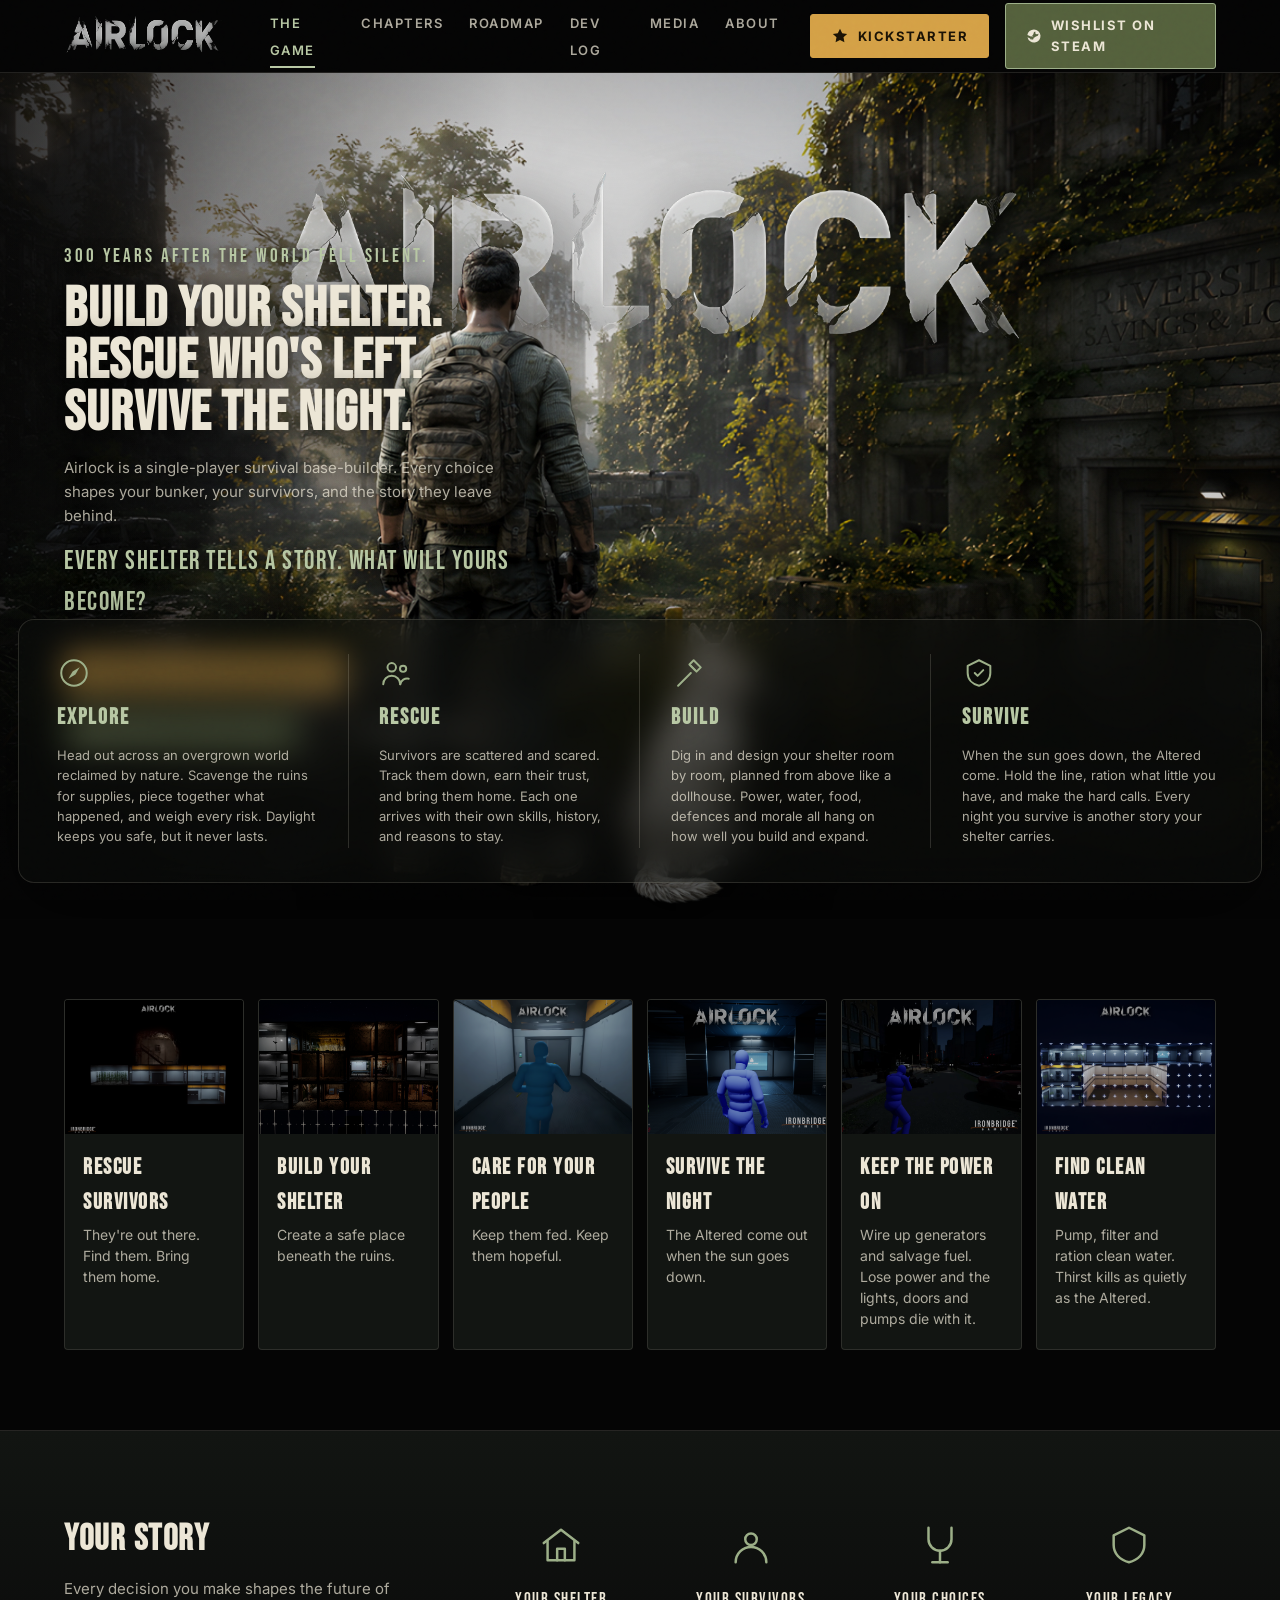
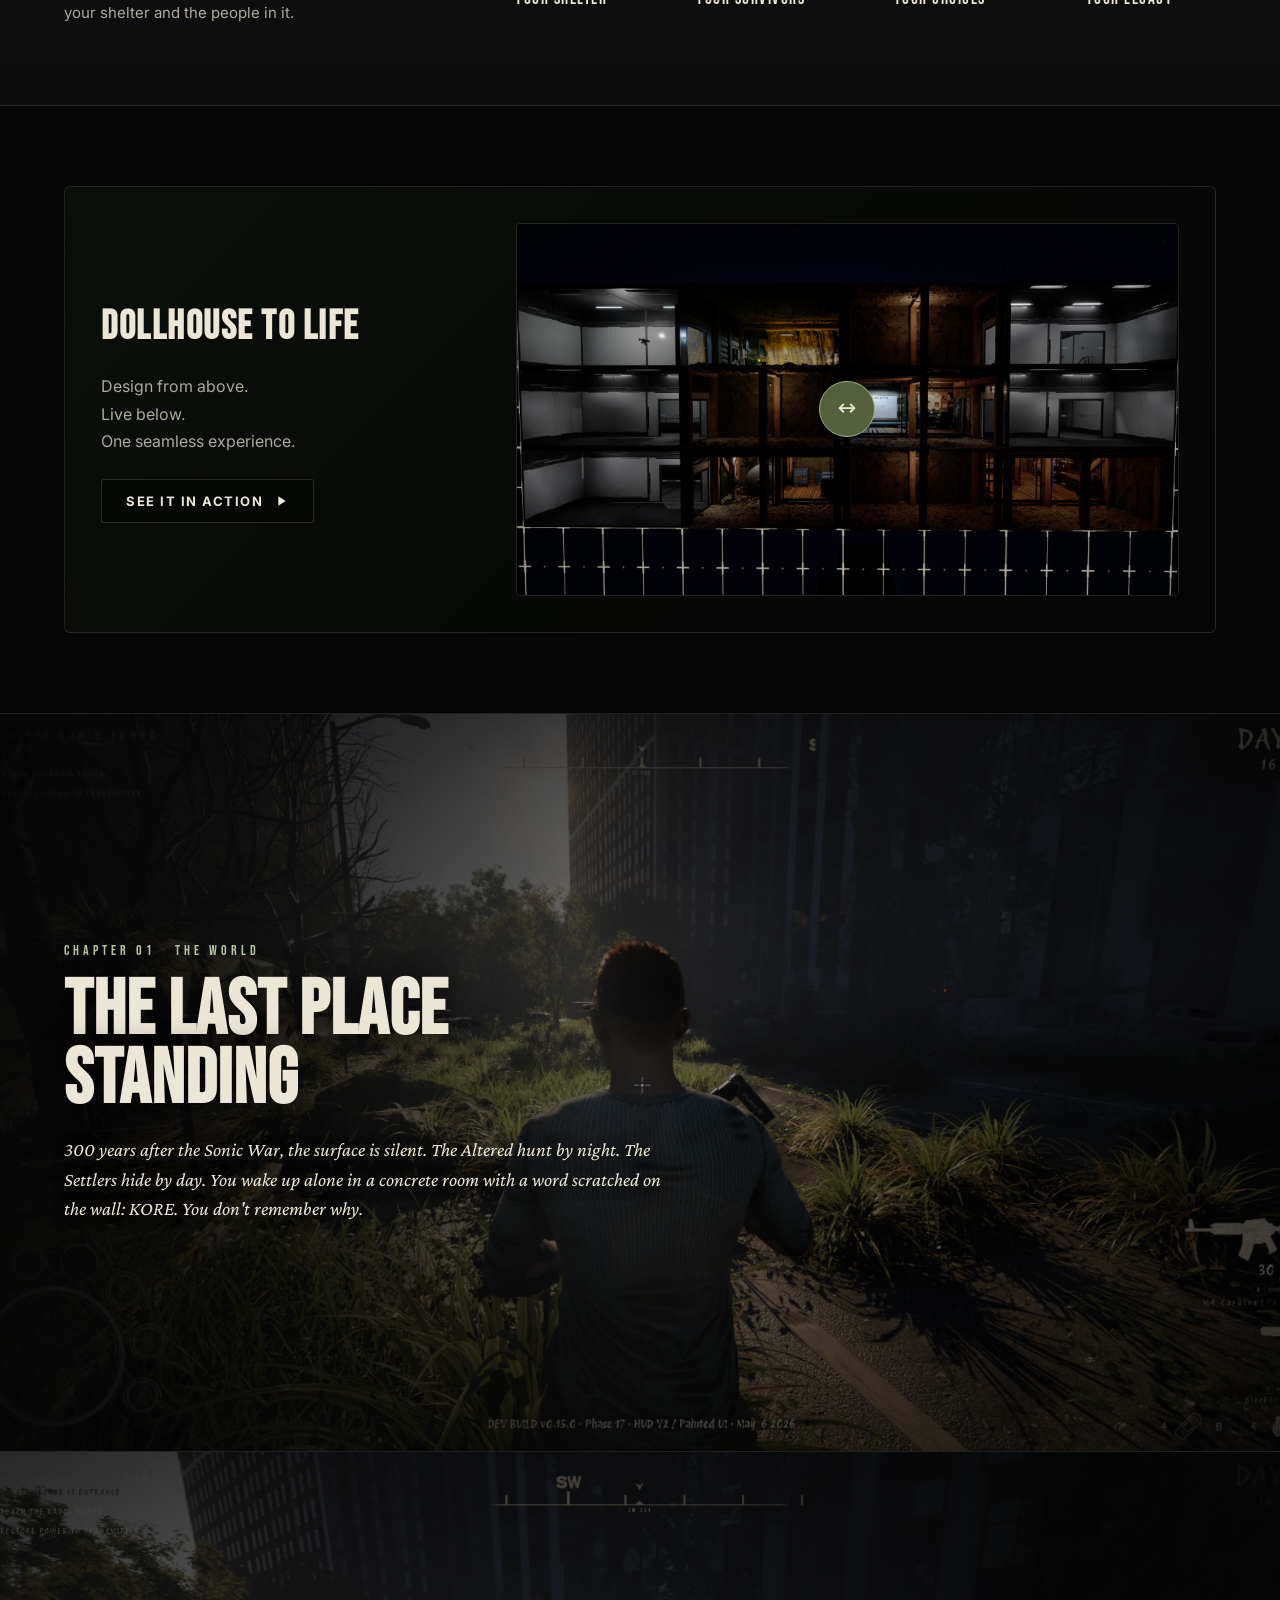
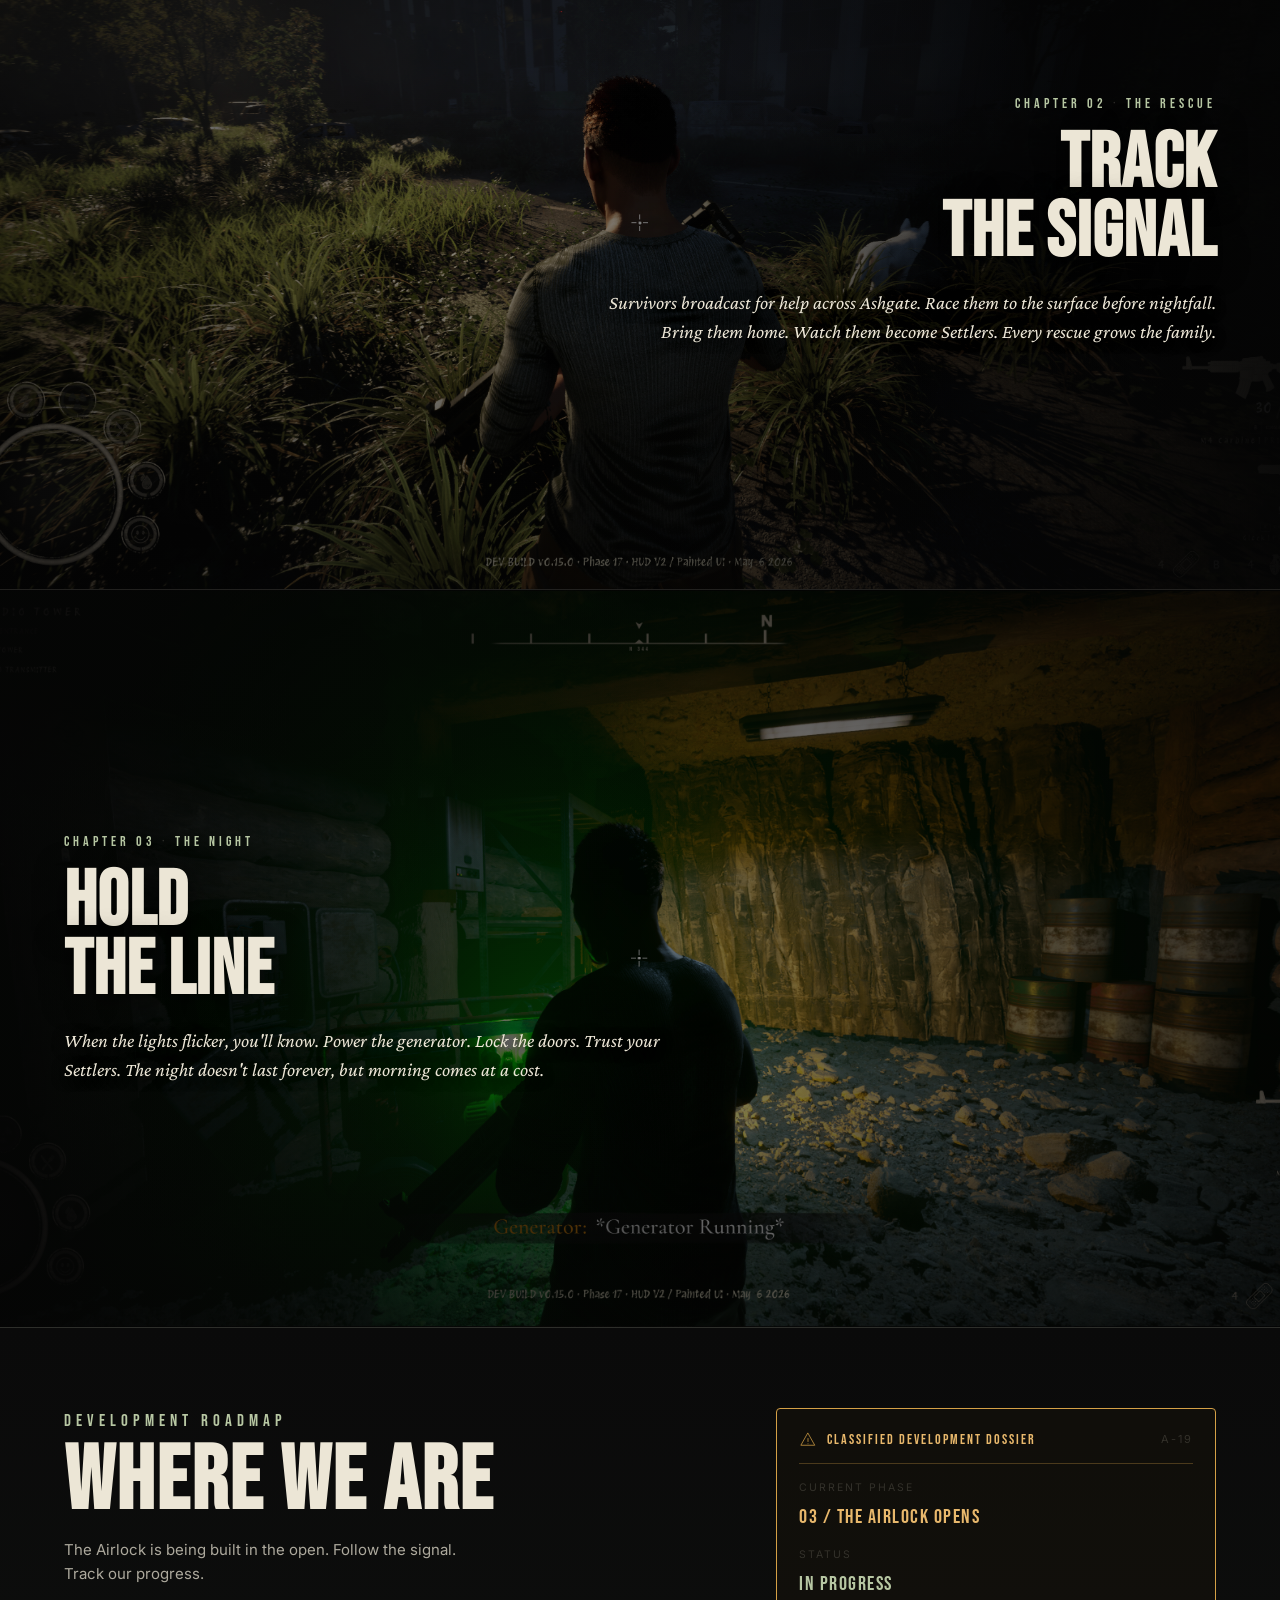
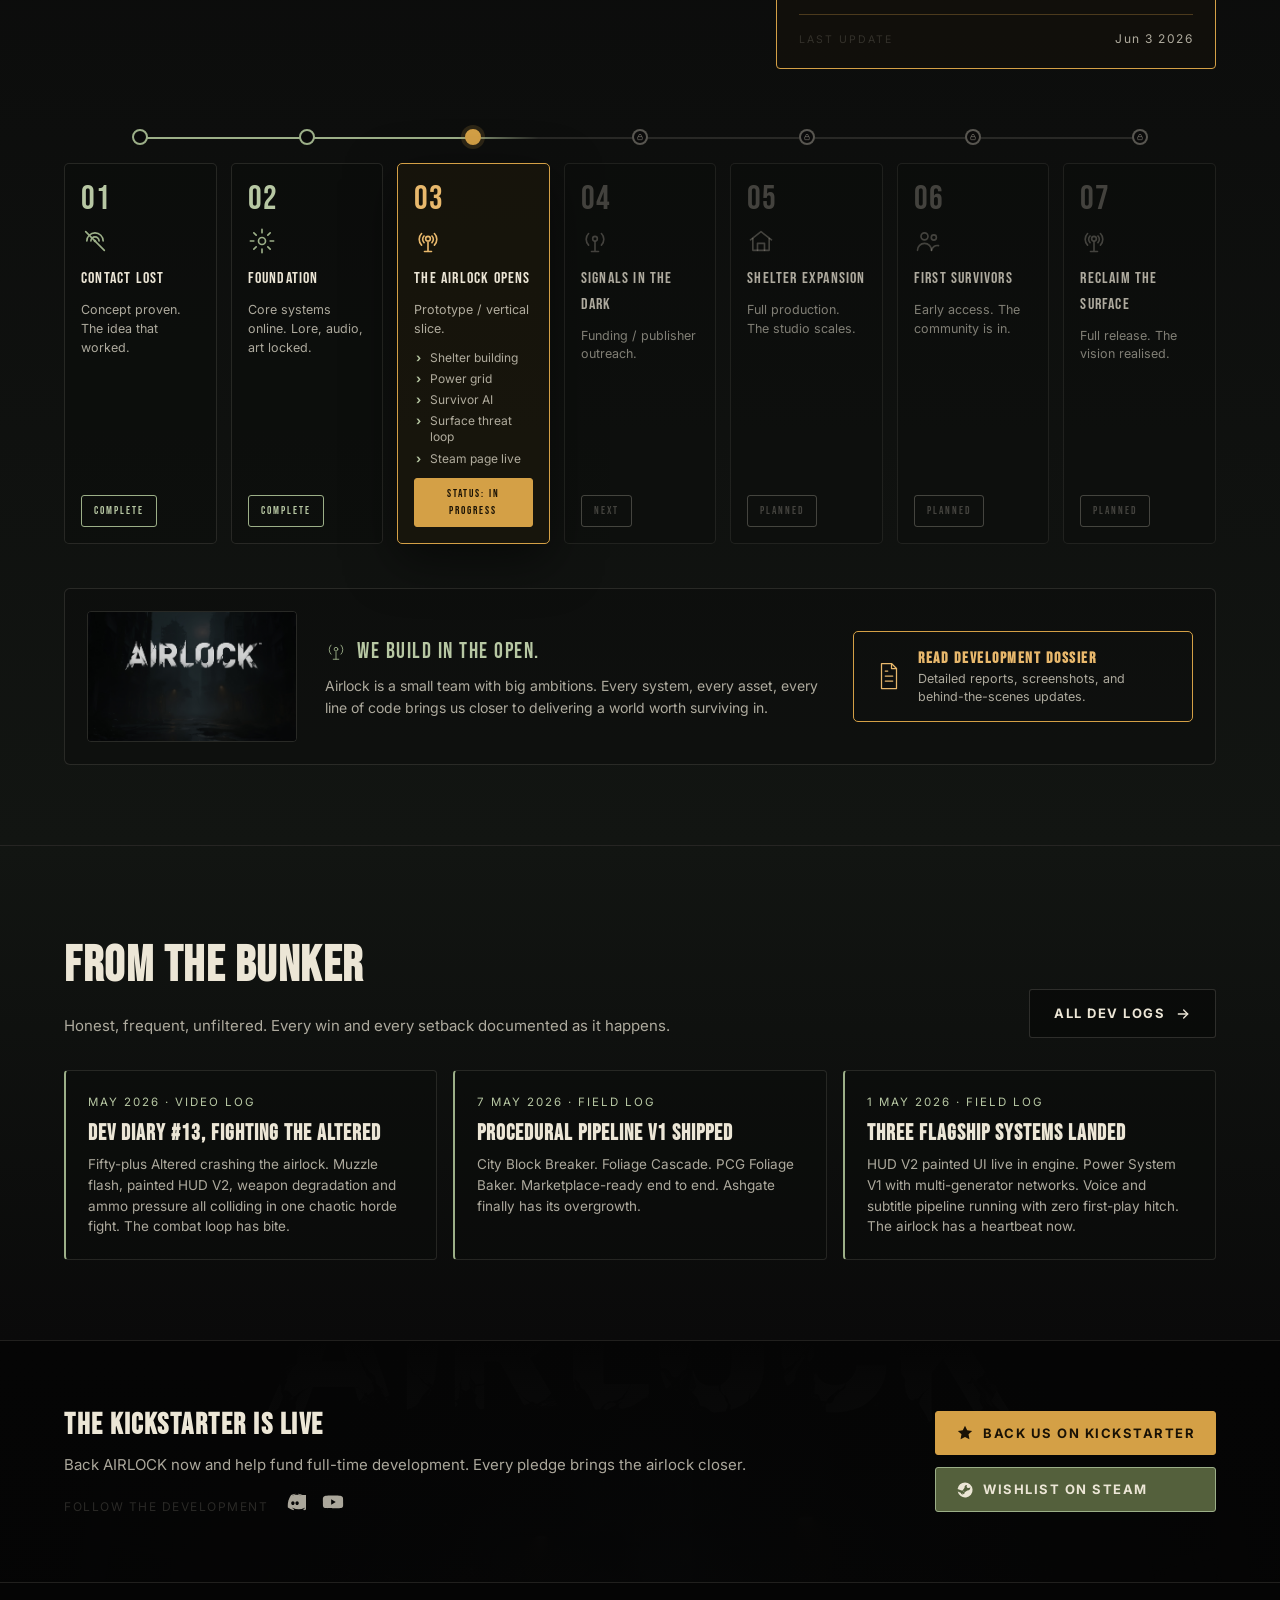
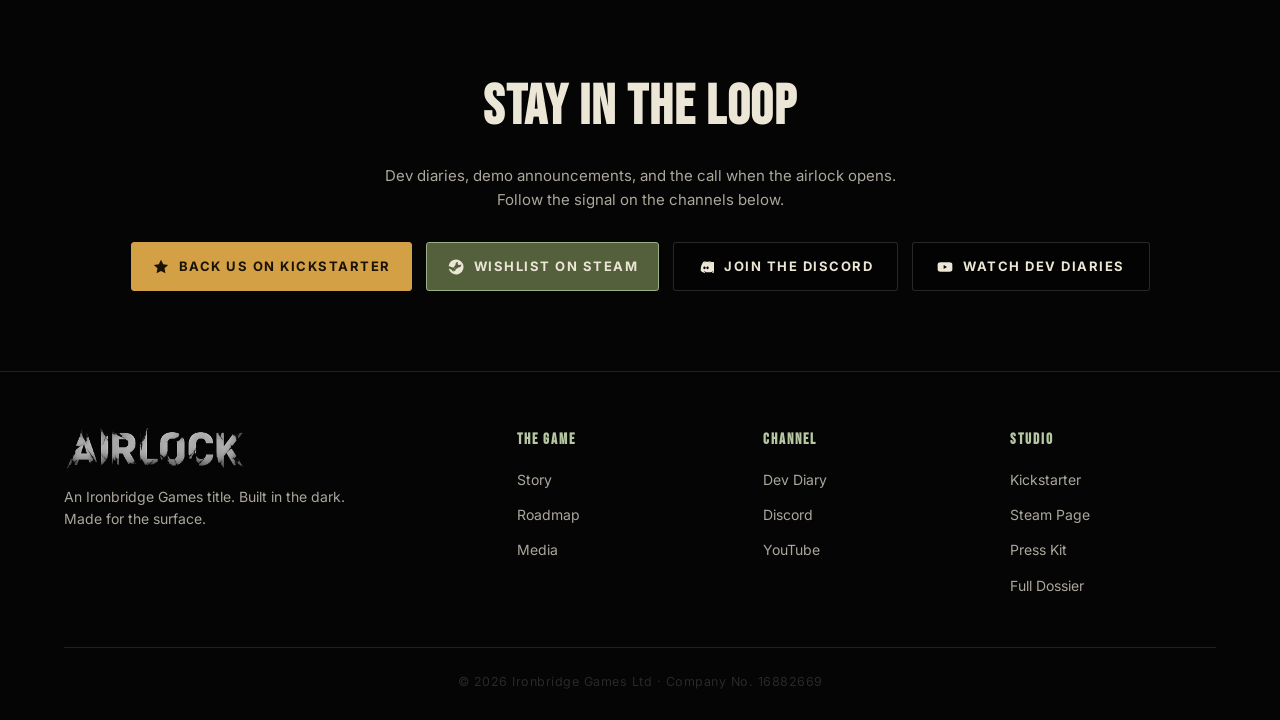
==== commit ba091d50: "Add live Kickstarter CTAs across the site Campaign is live (kickstarter.com/projects/602729946/airlo" ====
--- a/index.html
+++ b/index.html
@@ -50,6 +50,10 @@
 .steam-btn { display: inline-flex; align-items: center; gap: 9px; background: var(--green-deep); color: var(--bone); border: 1px solid var(--green); padding: 11px 20px; font-size: 13px; font-weight: 700; letter-spacing: 1.5px; text-transform: uppercase; border-radius: 3px; transition: all .15s; }
 .steam-btn:hover { background: var(--green); color: #04210a; }
 .steam-btn svg { width: 18px; height: 18px; }
+/* Kickstarter CTA - amber ("happening now"). Campaign live 2026-06. */
+.ks-btn { display: inline-flex; align-items: center; gap: 9px; background: var(--amber); color: #1a1205; border: 1px solid var(--amber); padding: 11px 20px; font-size: 13px; font-weight: 700; letter-spacing: 1.5px; text-transform: uppercase; border-radius: 3px; transition: all .15s; }
+.ks-btn:hover { background: var(--amber-bright); border-color: var(--amber-bright); }
+.ks-btn svg { width: 18px; height: 18px; }
 .nav-soc { display: inline-flex; color: var(--bone-dim); transition: color .15s; }
 .nav-soc:hover { color: var(--green-bright); }
 .nav-soc svg { width: 21px; height: 21px; }
@@ -198,6 +202,7 @@
 .devband-bg img { width: 100%; height: 100%; object-fit: cover; opacity: .25; }
 .devband-bg::after { content:''; position:absolute; inset:0; background: linear-gradient(180deg, var(--black), rgba(5,5,5,.7)); }
 .devband-inner { position: relative; z-index: 1; display: flex; align-items: center; justify-content: space-between; gap: 30px; flex-wrap: wrap; }
+.devband-ctas { display: flex; flex-direction: column; gap: 12px; }
 .devband h2 { font-family: 'Bebas Neue', sans-serif; font-size: 30px; letter-spacing: 1.5px; }
 .devband p { color: var(--bone-dim); font-size: 15px; margin-top: 4px; }
 .socials { display: flex; gap: 16px; align-items: center; margin-top: 14px; }
@@ -288,9 +293,10 @@
             <li><a href="#story">About</a></li>
         </ul>
         <div class="nav-right">
-            <!-- SWAP hrefs: Discord = your Ironbridge invite; YouTube = your main channel -->
-            <a class="nav-soc" href="https://discord.gg/VpwRvjsd2Y" target="_blank" rel="noopener" title="Discord"><svg viewBox="0 0 24 24" fill="currentColor"><path d="M20.3 4.4A19.8 19.8 0 0015.4 3l-.2.5c1.6.4 2.9 1 4.2 1.8a13.5 13.5 0 00-11 0c1.3-.8 2.6-1.4 4.2-1.8L12.6 3a19.8 19.8 0 00-4.9 1.4C4.6 9 3.8 13.5 4.2 18a20 20 0 006 3l.8-1.2c-.8-.3-1.5-.7-2.2-1.2l.5-.4a14.3 14.3 0 0013.4 0l.5.4c-.7.5-1.4.9-2.2 1.2l.8 1.2a20 20 0 006-3c.5-5.2-.8-9.6-3.8-13.6zM9.7 15.3c-1 0-1.8-.9-1.8-2s.8-2 1.8-2 1.8.9 1.8 2-.8 2-1.8 2zm4.6 0c-1 0-1.8-.9-1.8-2s.8-2 1.8-2 1.8.9 1.8 2-.8 2-1.8 2z"/></svg></a>
-            <a class="nav-soc" href="https://www.youtube.com/playlist?list=PLhoasRCxOlRP3OM8u7_KstvISsC55Sjyj" target="_blank" rel="noopener" title="YouTube"><svg viewBox="0 0 24 24" fill="currentColor"><path d="M23 7.5a3 3 0 00-2.1-2.1C19 5 12 5 12 5s-7 0-8.9.4A3 3 0 001 7.5 31 31 0 001 12a31 31 0 00.1 4.5 3 3 0 002.1 2.1C5 19 12 19 12 19s7 0 8.9-.4a3 3 0 002.1-2.1A31 31 0 0023 12a31 31 0 00-.1-4.5zM10 15V9l5 3z"/></svg></a>
+            <a class="ks-btn" href="https://www.kickstarter.com/projects/602729946/airlock" target="_blank" rel="noopener">
+                <svg viewBox="0 0 24 24" fill="currentColor"><path d="M12 2.3l2.9 6 6.6.9-4.8 4.6 1.2 6.5-5.9-3.1-5.9 3.1 1.2-6.5L2.5 9.2l6.6-.9z"/></svg>
+                Kickstarter
+            </a>
             <a class="steam-btn" href="https://store.steampowered.com/app/4652950/Airlock/?utm_source=officialsite" target="_blank" rel="noopener">
                 <svg viewBox="0 0 24 24" fill="currentColor"><path d="M12 2a10 10 0 00-9.9 8.6l5.3 2.2a2.8 2.8 0 011.6-.5l2.4-3.4v-.1a3.8 3.8 0 113.8 3.8h-.1l-3.4 2.4a2.8 2.8 0 01-5.5.8L2.3 14A10 10 0 1012 2zm-3.4 14.6l-1.2-.5a2.1 2.1 0 003.9-1.1 2.1 2.1 0 00-2.9-1.9l1.2.5a1.5 1.5 0 11-1 2.5zm8-7.2a2.5 2.5 0 100-5 2.5 2.5 0 000 5z"/></svg>
                 Wishlist on Steam
@@ -313,6 +319,10 @@
         <p class="desc">Airlock is a single-player survival base-builder. Every choice shapes your bunker, your survivors, and the story they leave behind.</p>
         <div class="sub">Every shelter tells a story. What will yours become?</div>
         <div class="hero-btns">
+            <a class="ks-btn" href="https://www.kickstarter.com/projects/602729946/airlock" target="_blank" rel="noopener">
+                <svg viewBox="0 0 24 24" fill="currentColor"><path d="M12 2.3l2.9 6 6.6.9-4.8 4.6 1.2 6.5-5.9-3.1-5.9 3.1 1.2-6.5L2.5 9.2l6.6-.9z"/></svg>
+                Back Us on Kickstarter
+            </a>
             <a class="steam-btn" href="https://store.steampowered.com/app/4652950/Airlock/?utm_source=officialsite" target="_blank" rel="noopener">
                 <svg viewBox="0 0 24 24" fill="currentColor"><path d="M12 2a10 10 0 00-9.9 8.6l5.3 2.2a2.8 2.8 0 011.6-.5l2.4-3.4v-.1a3.8 3.8 0 113.8 3.8h-.1l-3.4 2.4a2.8 2.8 0 01-5.5.8L2.3 14A10 10 0 1012 2zm-3.4 14.6l-1.2-.5a2.1 2.1 0 003.9-1.1 2.1 2.1 0 00-2.9-1.9l1.2.5a1.5 1.5 0 11-1 2.5zm8-7.2a2.5 2.5 0 100-5 2.5 2.5 0 000 5z"/></svg>
                 Wishlist on Steam
@@ -638,8 +648,8 @@
     <div class="devband-bg"><img src="city_bg_airlockPressAnyKey.jpg" alt=""></div>
     <div class="container devband-inner">
         <div>
-            <h2>The Airlock is still in development</h2>
-            <p>Wishlist on Steam and be the first to know when we go live.</p>
+            <h2>The Kickstarter is live</h2>
+            <p>Back AIRLOCK now and help fund full-time development. Every pledge brings the airlock closer.</p>
             <div class="socials">
                 <span style="font-size:12px;letter-spacing:1.5px;text-transform:uppercase;color:var(--bone-faint)">Follow the development</span>
                 <!-- SWAP hrefs: real Discord / X / YouTube / Reddit URLs -->
@@ -647,10 +657,16 @@
                 <a href="https://www.youtube.com/playlist?list=PLhoasRCxOlRP3OM8u7_KstvISsC55Sjyj" target="_blank" rel="noopener" title="YouTube"><svg viewBox="0 0 24 24" fill="currentColor"><path d="M23 7.5a3 3 0 00-2.1-2.1C19 5 12 5 12 5s-7 0-8.9.4A3 3 0 001 7.5 31 31 0 001 12a31 31 0 00.1 4.5 3 3 0 002.1 2.1C5 19 12 19 12 19s7 0 8.9-.4a3 3 0 002.1-2.1A31 31 0 0023 12a31 31 0 00-.1-4.5zM10 15V9l5 3z"/></svg></a>
             </div>
         </div>
-        <a class="steam-btn" href="https://store.steampowered.com/app/4652950/Airlock/?utm_source=officialsite" target="_blank" rel="noopener">
-            <svg viewBox="0 0 24 24" fill="currentColor"><path d="M12 2a10 10 0 00-9.9 8.6l5.3 2.2a2.8 2.8 0 011.6-.5l2.4-3.4v-.1a3.8 3.8 0 113.8 3.8h-.1l-3.4 2.4a2.8 2.8 0 01-5.5.8L2.3 14A10 10 0 1012 2zm-3.4 14.6l-1.2-.5a2.1 2.1 0 003.9-1.1 2.1 2.1 0 00-2.9-1.9l1.2.5a1.5 1.5 0 11-1 2.5zm8-7.2a2.5 2.5 0 100-5 2.5 2.5 0 000 5z"/></svg>
-            Wishlist on Steam
-        </a>
+        <div class="devband-ctas">
+            <a class="ks-btn" href="https://www.kickstarter.com/projects/602729946/airlock" target="_blank" rel="noopener">
+                <svg viewBox="0 0 24 24" fill="currentColor"><path d="M12 2.3l2.9 6 6.6.9-4.8 4.6 1.2 6.5-5.9-3.1-5.9 3.1 1.2-6.5L2.5 9.2l6.6-.9z"/></svg>
+                Back Us on Kickstarter
+            </a>
+            <a class="steam-btn" href="https://store.steampowered.com/app/4652950/Airlock/?utm_source=officialsite" target="_blank" rel="noopener">
+                <svg viewBox="0 0 24 24" fill="currentColor"><path d="M12 2a10 10 0 00-9.9 8.6l5.3 2.2a2.8 2.8 0 011.6-.5l2.4-3.4v-.1a3.8 3.8 0 113.8 3.8h-.1l-3.4 2.4a2.8 2.8 0 01-5.5.8L2.3 14A10 10 0 1012 2zm-3.4 14.6l-1.2-.5a2.1 2.1 0 003.9-1.1 2.1 2.1 0 00-2.9-1.9l1.2.5a1.5 1.5 0 11-1 2.5zm8-7.2a2.5 2.5 0 100-5 2.5 2.5 0 000 5z"/></svg>
+                Wishlist on Steam
+            </a>
+        </div>
     </div>
 </section>
 
@@ -660,6 +676,10 @@
         <h2>Stay In The Loop</h2>
         <p>Dev diaries, demo announcements, and the call when the airlock opens. Follow the signal on the channels below.</p>
         <div class="nl-ctas">
+            <a class="ks-btn" href="https://www.kickstarter.com/projects/602729946/airlock" target="_blank" rel="noopener">
+                <svg viewBox="0 0 24 24" fill="currentColor"><path d="M12 2.3l2.9 6 6.6.9-4.8 4.6 1.2 6.5-5.9-3.1-5.9 3.1 1.2-6.5L2.5 9.2l6.6-.9z"/></svg>
+                Back Us on Kickstarter
+            </a>
             <a class="steam-btn" href="https://store.steampowered.com/app/4652950/Airlock/?utm_source=officialsite" target="_blank" rel="noopener">
                 <svg viewBox="0 0 24 24" fill="currentColor"><path d="M12 2a10 10 0 00-9.9 8.6l5.3 2.2a2.8 2.8 0 011.6-.5l2.4-3.4v-.1a3.8 3.8 0 113.8 3.8h-.1l-3.4 2.4a2.8 2.8 0 01-5.5.8L2.3 14A10 10 0 1012 2zm-3.4 14.6l-1.2-.5a2.1 2.1 0 003.9-1.1 2.1 2.1 0 00-2.9-1.9l1.2.5a1.5 1.5 0 11-1 2.5zm8-7.2a2.5 2.5 0 100-5 2.5 2.5 0 000 5z"/></svg>
                 Wishlist on Steam
@@ -703,6 +723,7 @@
             <div class="footer-col">
                 <h5>Studio</h5>
                 <ul>
+                    <li><a href="https://www.kickstarter.com/projects/602729946/airlock" target="_blank" rel="noopener">Kickstarter</a></li>
                     <li><a href="https://store.steampowered.com/app/4652950/Airlock/?utm_source=officialsite" target="_blank" rel="noopener">Steam Page</a></li>
                     <li><a href="media.html">Press Kit</a></li>
                     <li><a href="roadmap.html">Full Dossier</a></li>
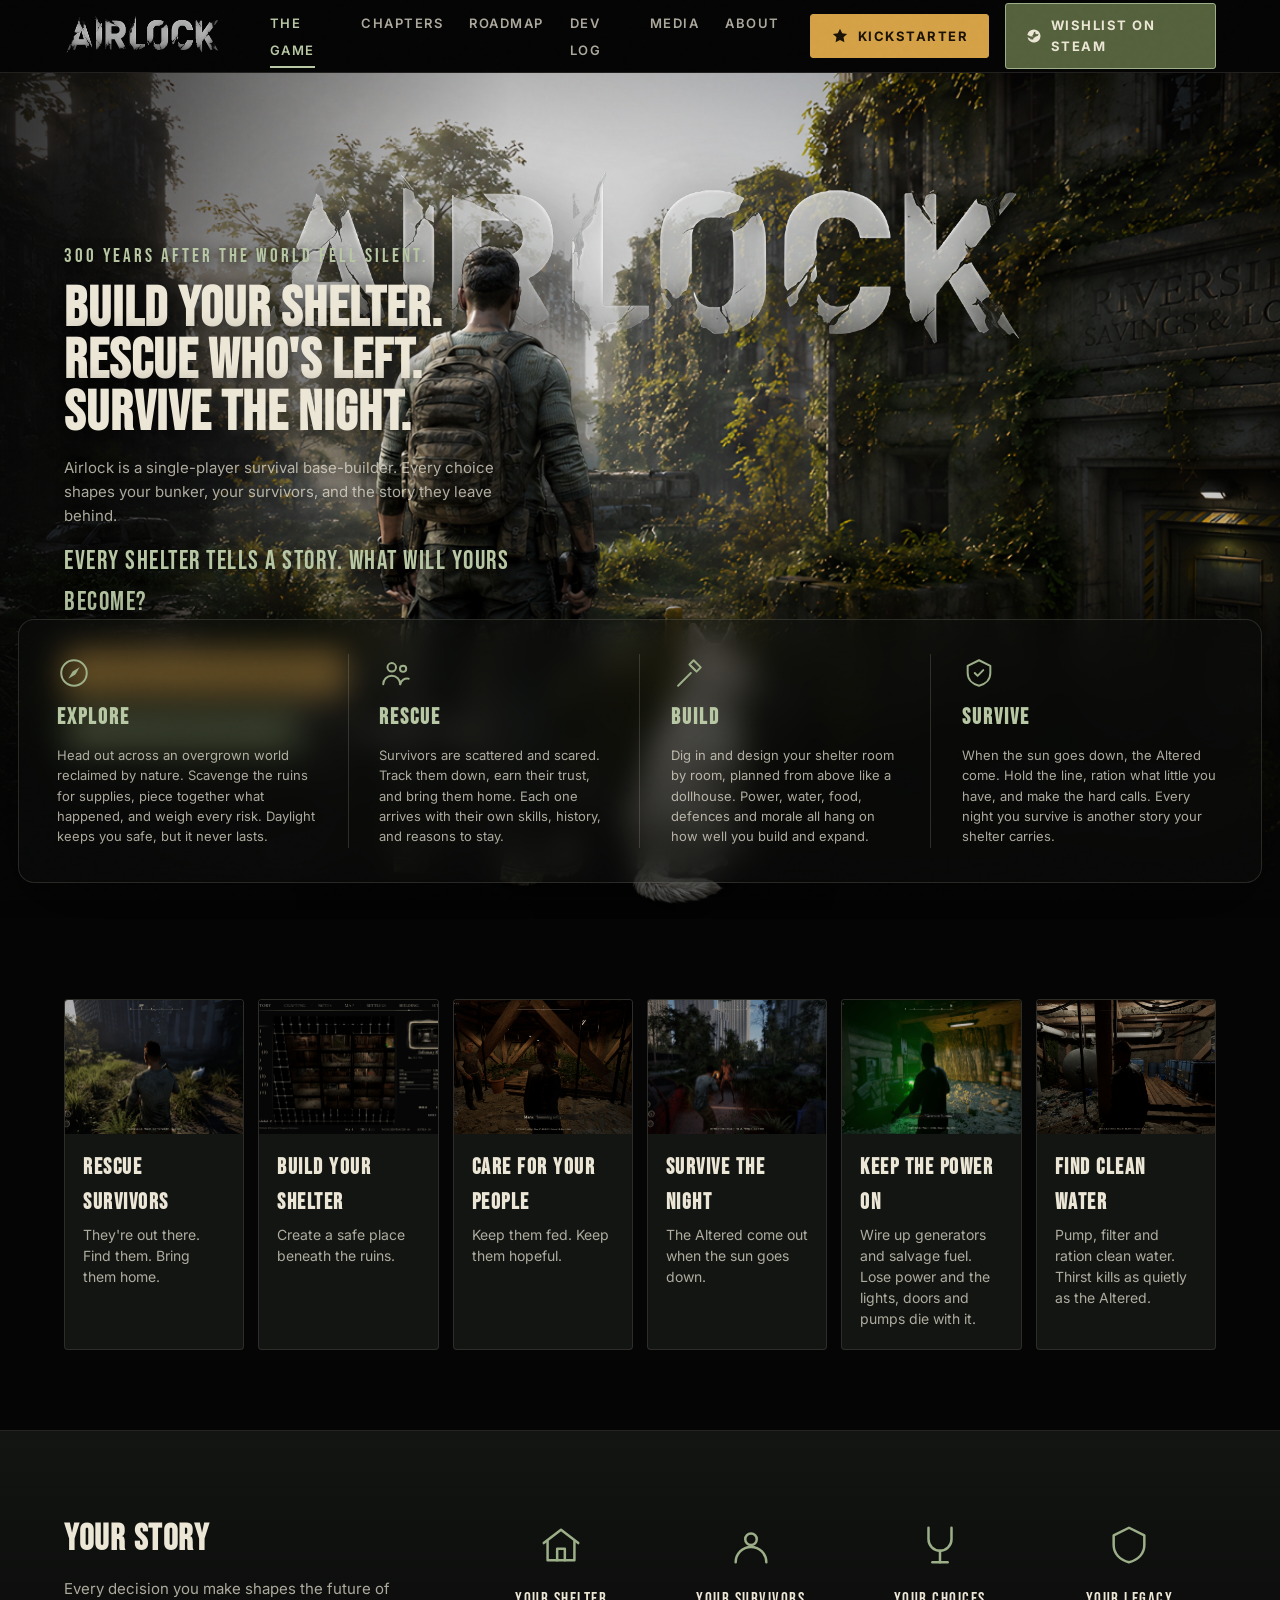
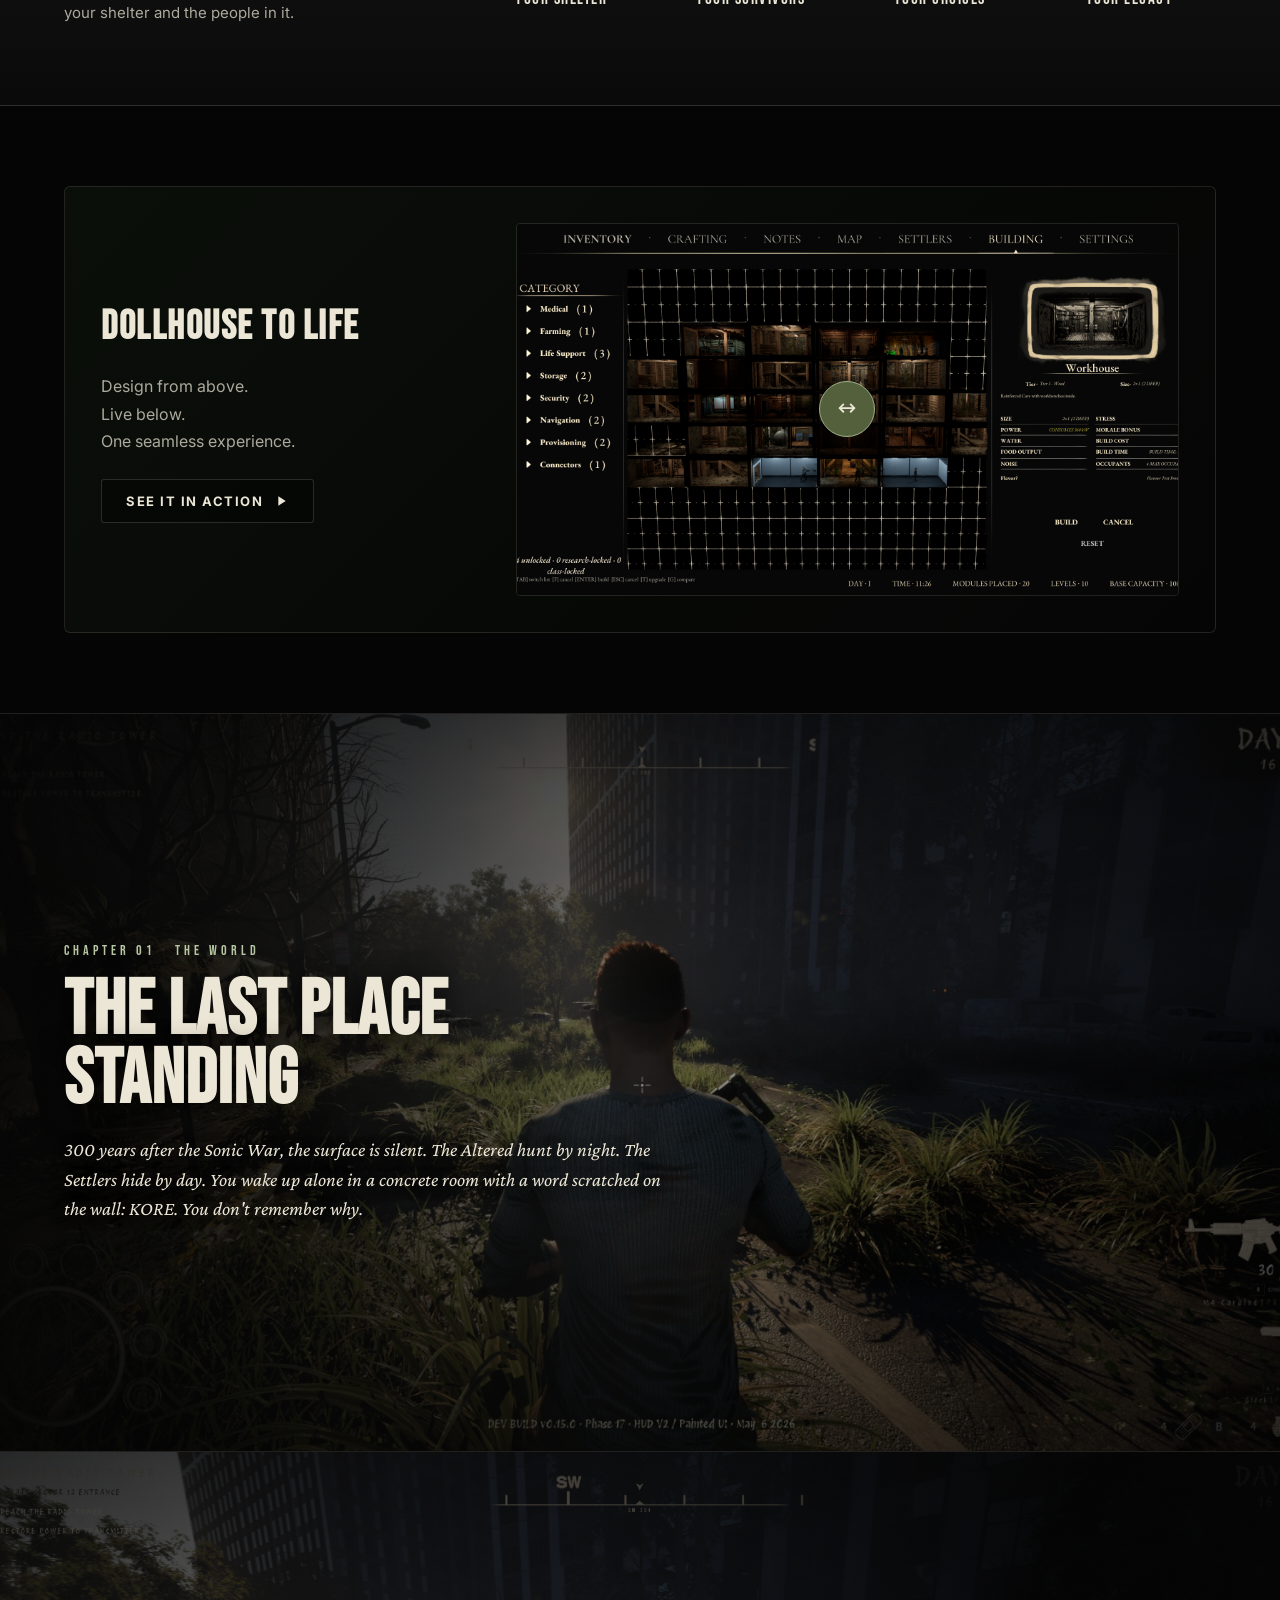
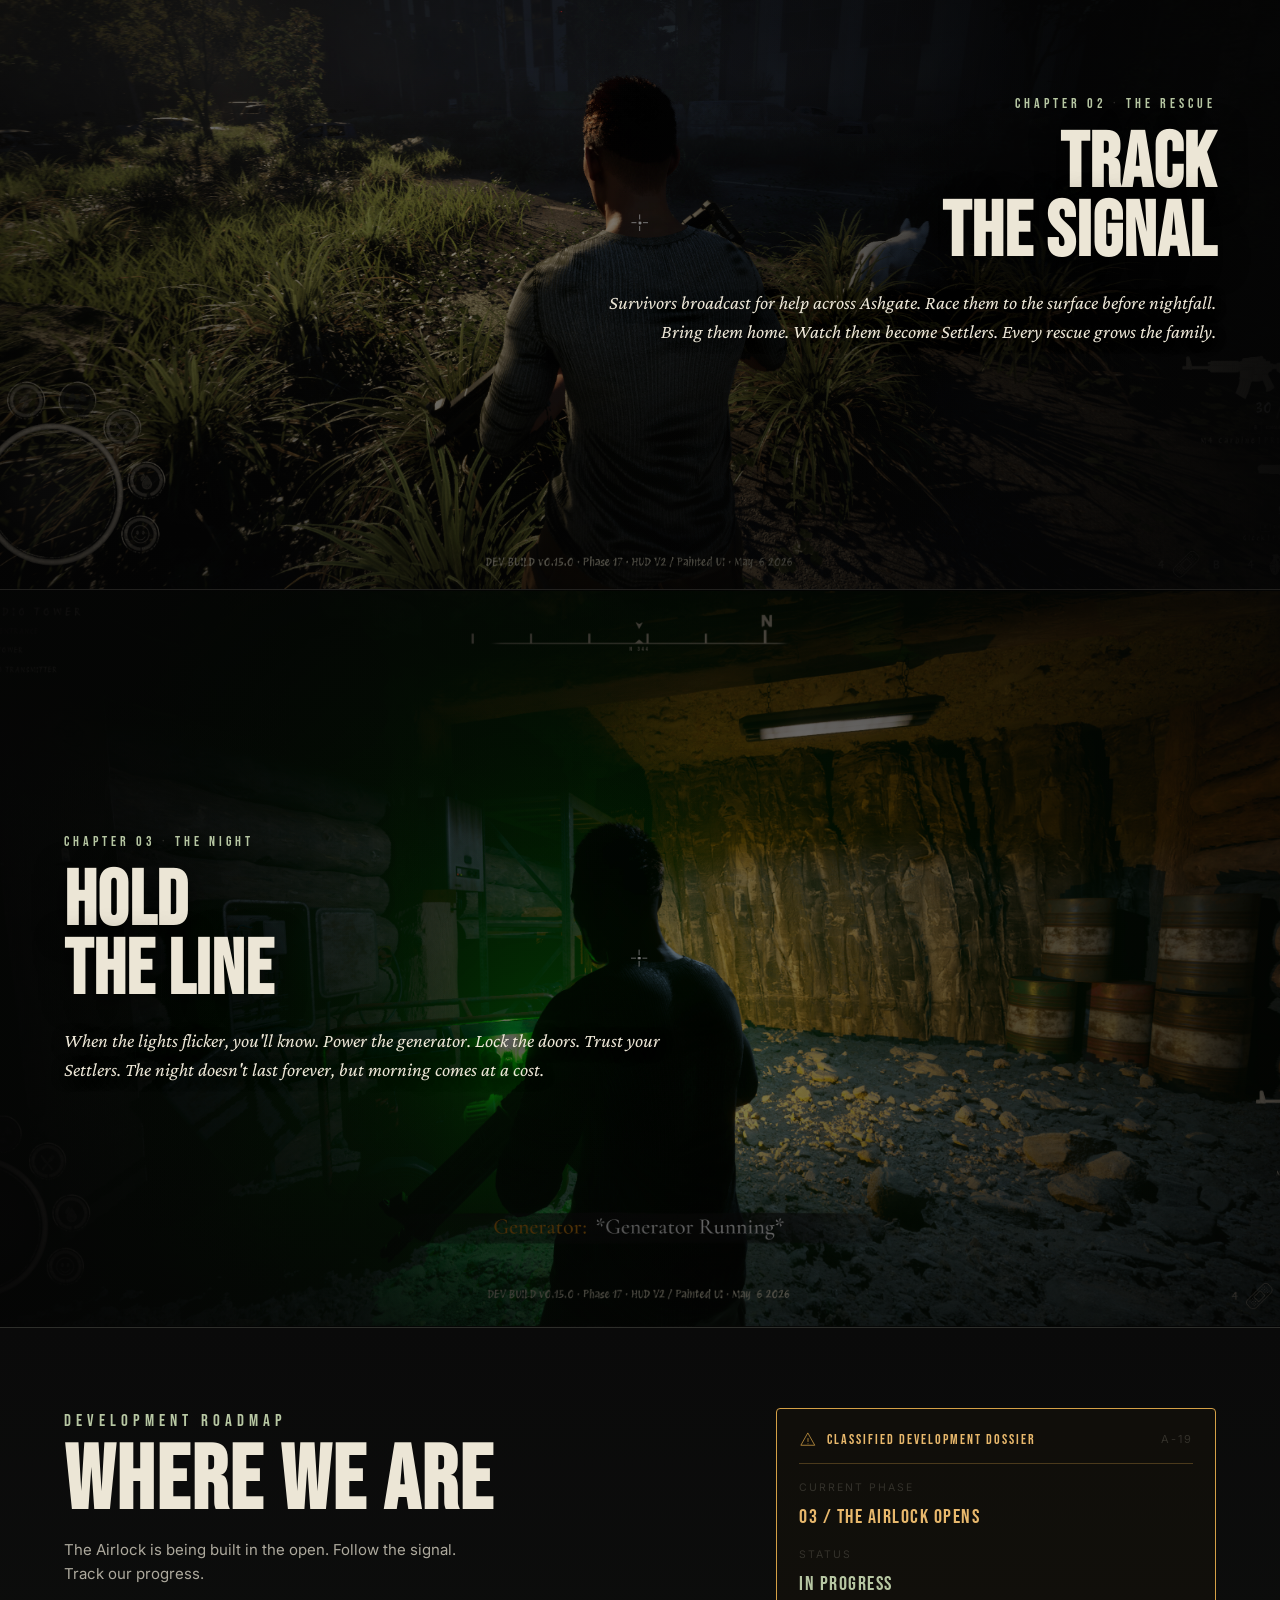
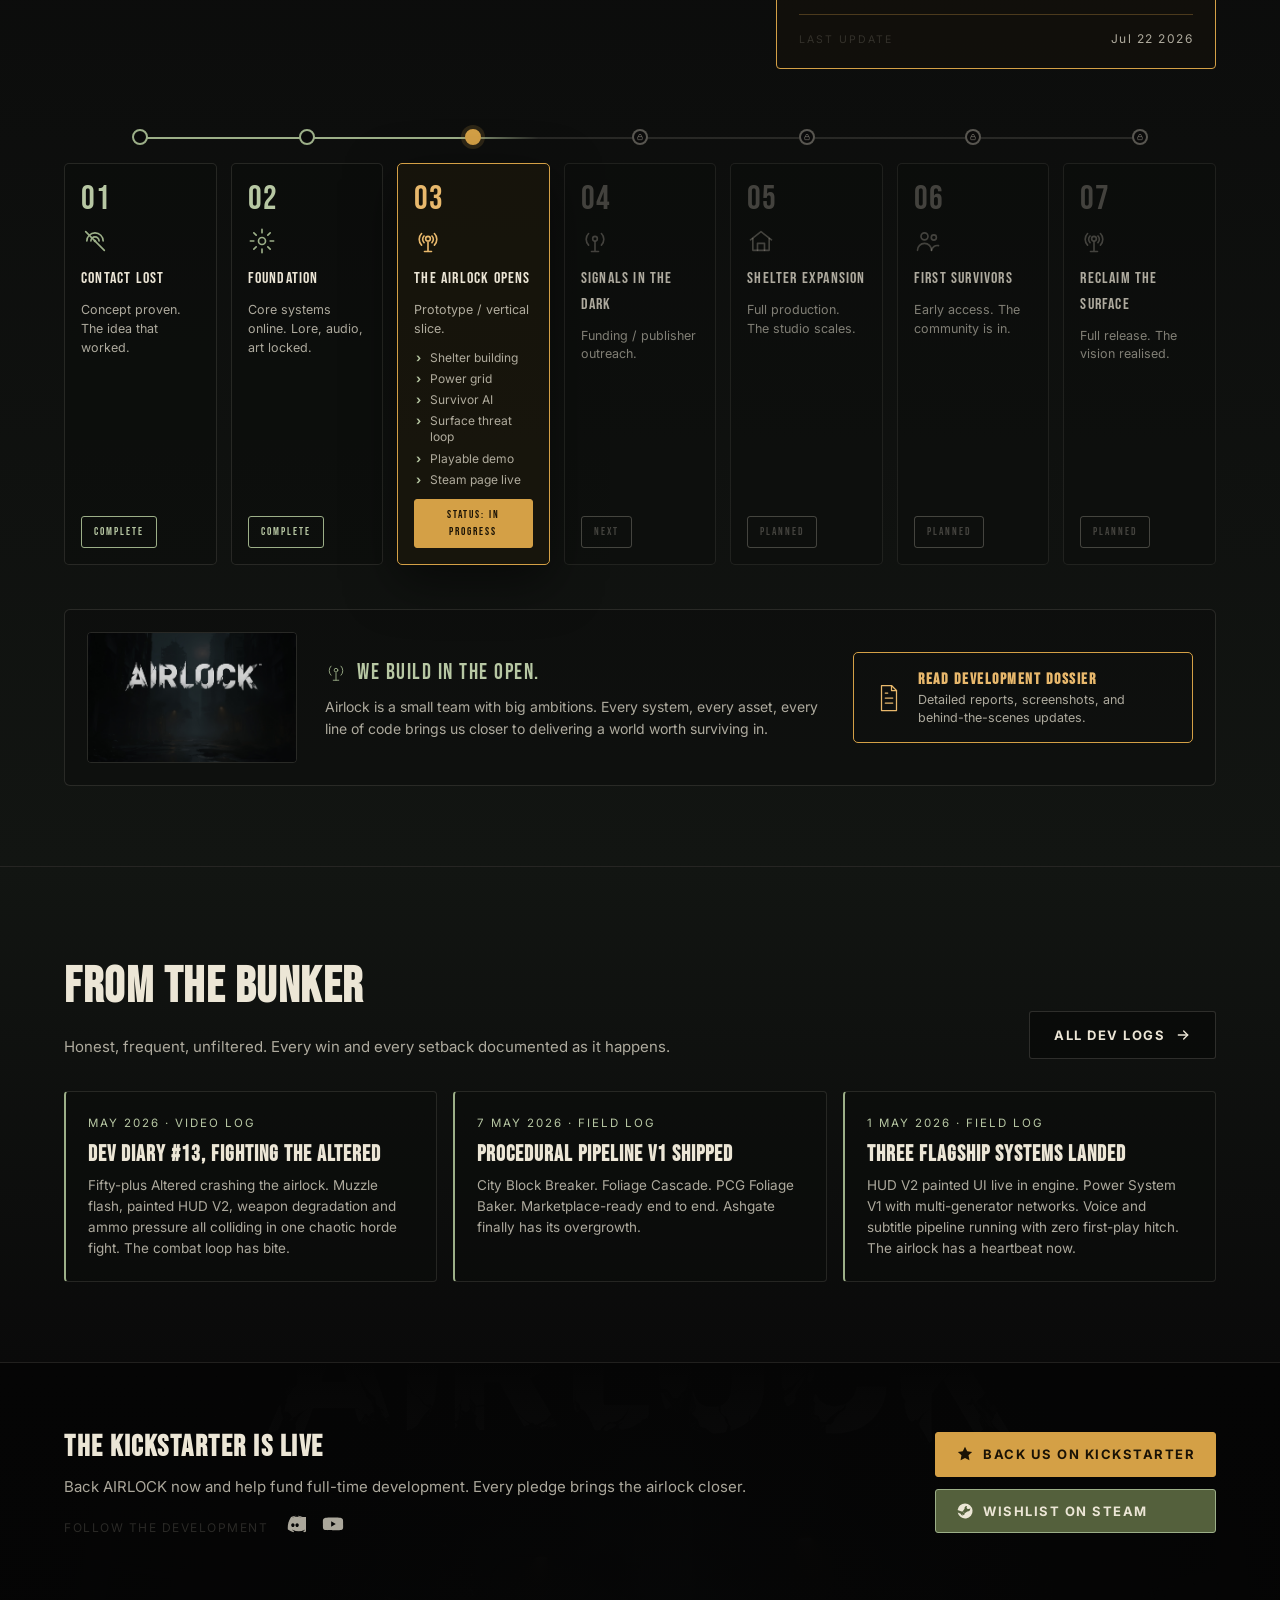
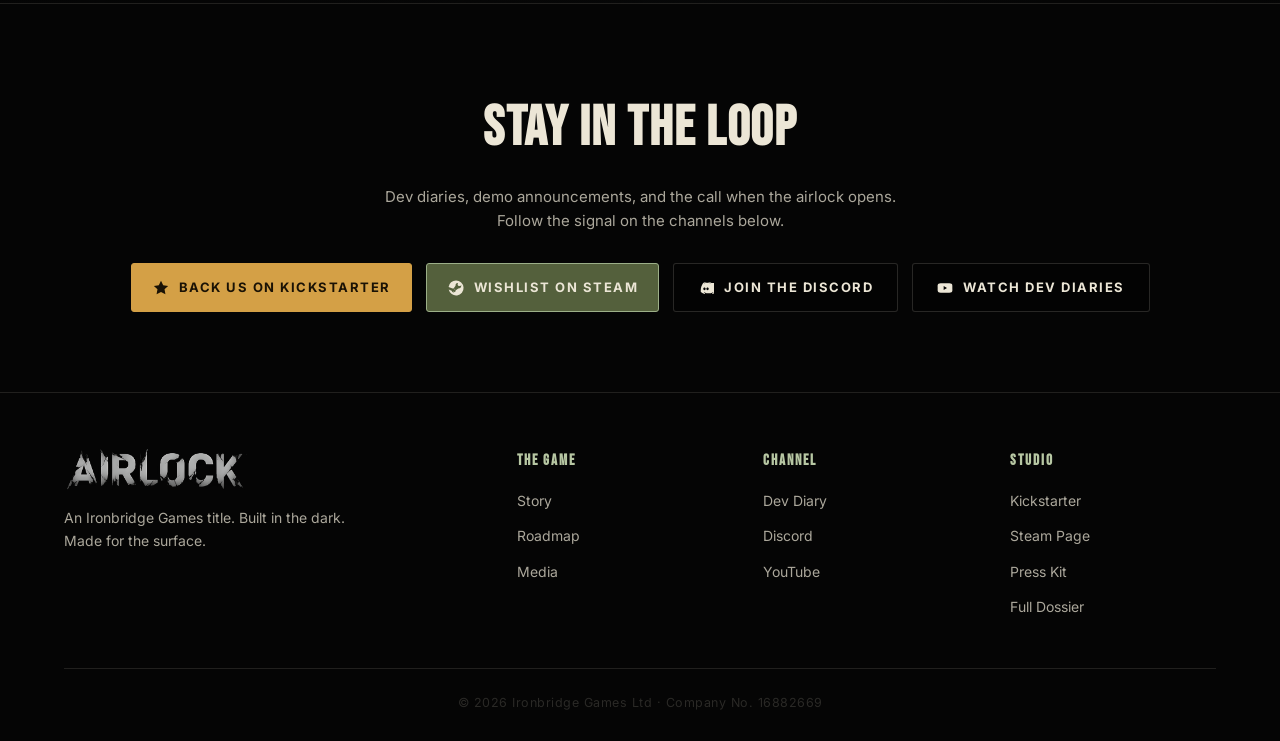
==== commit 74ee6c31: "New updated New Updated Files" ====
--- a/index.html
+++ b/index.html
@@ -276,6 +276,35 @@
 #trailerModal .box { position:relative; width:100%; max-width:1100px; aspect-ratio:16/9; }
 #trailerModal iframe { width:100%; height:100%; border:0; border-radius:6px; }
 #trailerClose { position:absolute; top:-44px; right:0; background:none; border:0; color:#fff; font-size:32px; cursor:pointer; }
+
+/* ===== Mobile nav (hamburger + slide-in drawer) ===== */
+.mnav-toggle{ display:none; position:relative; z-index:200; background:none; border:0; cursor:pointer; width:42px; height:42px; padding:9px; margin-left:14px; }
+.mnav-toggle span{ display:block; height:2px; background:var(--bone); margin:5px 0; border-radius:2px; transition:transform .25s, opacity .2s; }
+body.menu-open .mnav-toggle span:nth-child(1){ transform:translateY(7px) rotate(45deg); }
+body.menu-open .mnav-toggle span:nth-child(2){ opacity:0; }
+body.menu-open .mnav-toggle span:nth-child(3){ transform:translateY(-7px) rotate(-45deg); }
+.mnav{ display:none; }
+.mnav-backdrop{ display:none; }
+@media (max-width: 1000px){
+  .nav-links{ display:none !important; }
+  .nav-right{ display:none !important; }
+  .mnav-toggle{ display:block; margin-left:auto; }
+  .mnav{
+    display:flex; flex-direction:column; gap:2px;
+    position:fixed; top:0; right:0; height:100vh; width:min(330px,86vw);
+    background:rgba(8,9,8,0.98); -webkit-backdrop-filter:blur(14px); backdrop-filter:blur(14px);
+    border-left:1px solid var(--bone-faint); box-shadow:-20px 0 60px rgba(0,0,0,.6);
+    padding:92px 26px 28px; z-index:150;
+    transform:translateX(100%); transition:transform .28s ease; overflow-y:auto;
+  }
+  body.menu-open .mnav{ transform:translateX(0); }
+  .mnav a{ color:var(--bone-dim); font-family:'Inter',sans-serif; font-size:15px; font-weight:600; letter-spacing:1px; text-transform:uppercase; text-decoration:none; padding:15px 4px; border-bottom:1px solid var(--bone-faint); }
+  .mnav a:hover{ color:var(--green-bright); }
+  .mnav .mnav-ks{ margin-top:20px; padding:14px; background:var(--amber); color:#1a1205; border:0; border-radius:4px; text-align:center; }
+  .mnav .mnav-steam{ margin-top:10px; padding:14px; background:var(--green-deep); color:var(--bone); border:1px solid var(--green); border-radius:4px; text-align:center; }
+  .mnav-backdrop{ display:block; position:fixed; inset:0; background:rgba(0,0,0,.5); z-index:140; opacity:0; pointer-events:none; transition:opacity .28s; }
+  body.menu-open .mnav-backdrop{ opacity:1; pointer-events:auto; }
+}
 </style>
 </head>
 <body>
@@ -302,7 +331,19 @@
                 Wishlist on Steam
             </a>
         </div>
-    </div>
+        <button class="mnav-toggle" id="mnavToggle" aria-label="Menu" aria-expanded="false"><span></span><span></span><span></span></button>
+    </div>
+</nav>
+<div class="mnav-backdrop" id="mnavBackdrop"></div>
+<nav class="mnav" id="mnav" aria-label="Mobile">
+    <a href="#game">The Game</a>
+    <a href="#chapters">Chapters</a>
+    <a href="#roadmap">Roadmap</a>
+    <a href="diary.html">Dev Log</a>
+    <a href="media.html">Media</a>
+    <a href="#story">About</a>
+    <a class="mnav-ks" href="https://www.kickstarter.com/projects/602729946/airlock" target="_blank" rel="noopener">Back on Kickstarter</a>
+    <a class="mnav-steam" href="https://store.steampowered.com/app/4652950/Airlock/?utm_source=officialsite" target="_blank" rel="noopener">Wishlist on Steam</a>
 </nav>
 
 <!-- ===== HERO ===== -->
@@ -366,28 +407,27 @@
     <div class="container cards">
         <!-- GIF cards animate on their own. Swap any src for a better shot. -->
         <article class="card">
-            <div class="card-media"><img src="airlock_screenshot_01.jpg" alt="Rescue survivors"></div>
+            <div class="card-media"><img src="steam_Airlock_CompanionShot.jpg" alt="Rescue survivors"></div>
             <div class="card-body"><h3>Rescue Survivors</h3><p>They're out there. Find them. Bring them home.</p></div>
         </article>
         <article class="card">
-            <div class="card-media"><img src="Airlock_UnderWorld_DollhouseView.jpeg" alt="Build your shelter"></div>
+            <div class="card-media"><img src="steam_Airlock_AntFarmView.jpg" alt="Build your shelter"></div>
             <div class="card-body"><h3>Build Your Shelter</h3><p>Create a safe place beneath the ruins.</p></div>
         </article>
         <article class="card">
-            <div class="card-media"><img src="airlock_screenshot_02.jpg" alt="Care for your people"></div>
+            <div class="card-media"><img src="SP_AIR_GreenHouse_02_A.jpg" alt="Care for your people"></div>
             <div class="card-body"><h3>Care For Your People</h3><p>Keep them fed. Keep them hopeful.</p></div>
         </article>
         <article class="card">
-            <div class="card-media"><img src="airlock_screenshot_04.jpg" alt="Survive the night"></div>
+            <div class="card-media"><img src="steam_Airlock_ActionShot.jpg" alt="Survive the night"></div>
             <div class="card-body"><h3>Survive The Night</h3><p>The Altered come out when the sun goes down.</p></div>
         </article>
         <article class="card">
-            <div class="card-media"><img src="airlock_screenshot_05.jpg" alt="Power"></div>
+            <div class="card-media"><img src="steam_Airlock_PowerGenerator.jpg" alt="Power"></div>
             <div class="card-body"><h3>Keep The Power On</h3><p>Wire up generators and salvage fuel. Lose power and the lights, doors and pumps die with it.</p></div>
         </article>
         <article class="card">
-            <!-- SWAP: a water / plumbing shot if you have one -->
-            <div class="card-media"><img src="airlock_screenshot_03.jpg" alt="Water"></div>
+            <div class="card-media"><img src="steam_SP_AIR_WaterRoom_01.jpg" alt="Water"></div>
             <div class="card-body"><h3>Find Clean Water</h3><p>Pump, filter and ration clean water. Thirst kills as quietly as the Altered.</p></div>
         </article>
     </div>
@@ -431,7 +471,7 @@
                 <button type="button" class="btn-ghost" id="dhSee">See it in action <svg viewBox="0 0 24 24" fill="currentColor"><path d="M8 5v14l11-7z"/></svg></button>
             </div>
             <div class="dh-views" id="dhViews">
-                <img class="above" src="Airlock_UnderWorld_DollhouseView.jpeg" alt="Dollhouse cutaway view">
+                <img class="above" src="steam_SP_AIR_Building_01_A.jpg" alt="Dollhouse cutaway view">
                 <!-- SWAP: best 'living below' first-person/interior shot -->
                 <img class="live" src="Airlock_ExploreYourBase.gif" alt="Living inside the shelter">
                 <button type="button" class="dh-toggle" id="dhToggle" title="Toggle view" aria-label="Toggle between dollhouse and live view">
@@ -498,7 +538,7 @@
                 </div>
                 <div class="dossier-foot">
                     <div class="dossier-label">Last Update</div>
-                    <div class="date">Jun 3 2026</div>
+                    <div class="date">Jul 22 2026</div>
                 </div>
             </aside>
         </div>
@@ -541,6 +581,7 @@
                             <li>Power grid</li>
                             <li>Survivor AI</li>
                             <li>Surface threat loop</li>
+                            <li>Playable demo</li>
                             <li>Steam page live</li>
                         </ul>
                         <span class="rm-pill">Status: In Progress</span>
@@ -780,5 +821,16 @@
 })();
 </script>
 
+<script>
+(function(){
+  var b=document.body, t=document.getElementById('mnavToggle'), bd=document.getElementById('mnavBackdrop'), m=document.getElementById('mnav');
+  function set(o){ b.classList.toggle('menu-open',o); if(t) t.setAttribute('aria-expanded',o?'true':'false'); }
+  if(t) t.addEventListener('click',function(){ set(!b.classList.contains('menu-open')); });
+  if(bd) bd.addEventListener('click',function(){ set(false); });
+  if(m) m.addEventListener('click',function(e){ if(e.target.closest('a')) set(false); });
+  window.addEventListener('keydown',function(e){ if(e.key==='Escape') set(false); });
+  window.addEventListener('resize',function(){ if(window.innerWidth>1000) set(false); });
+})();
+</script>
 </body>
 </html>
